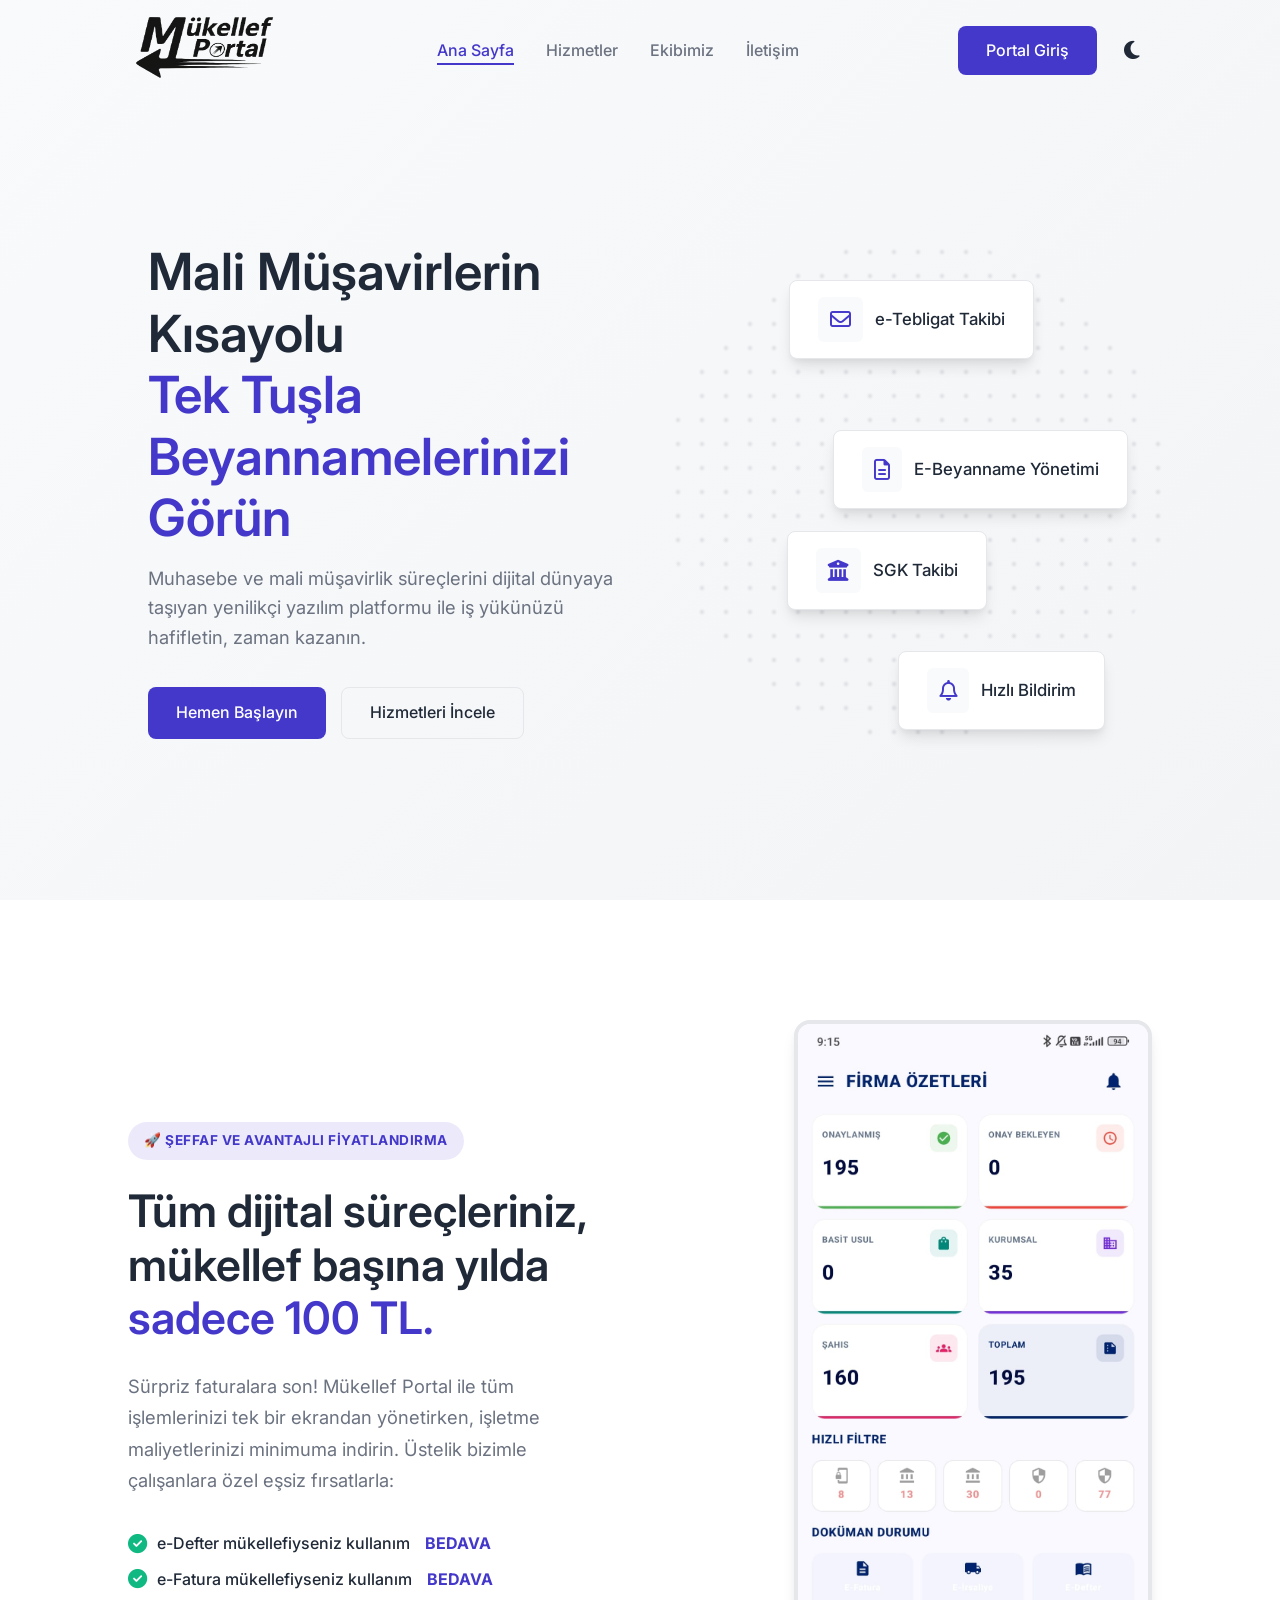
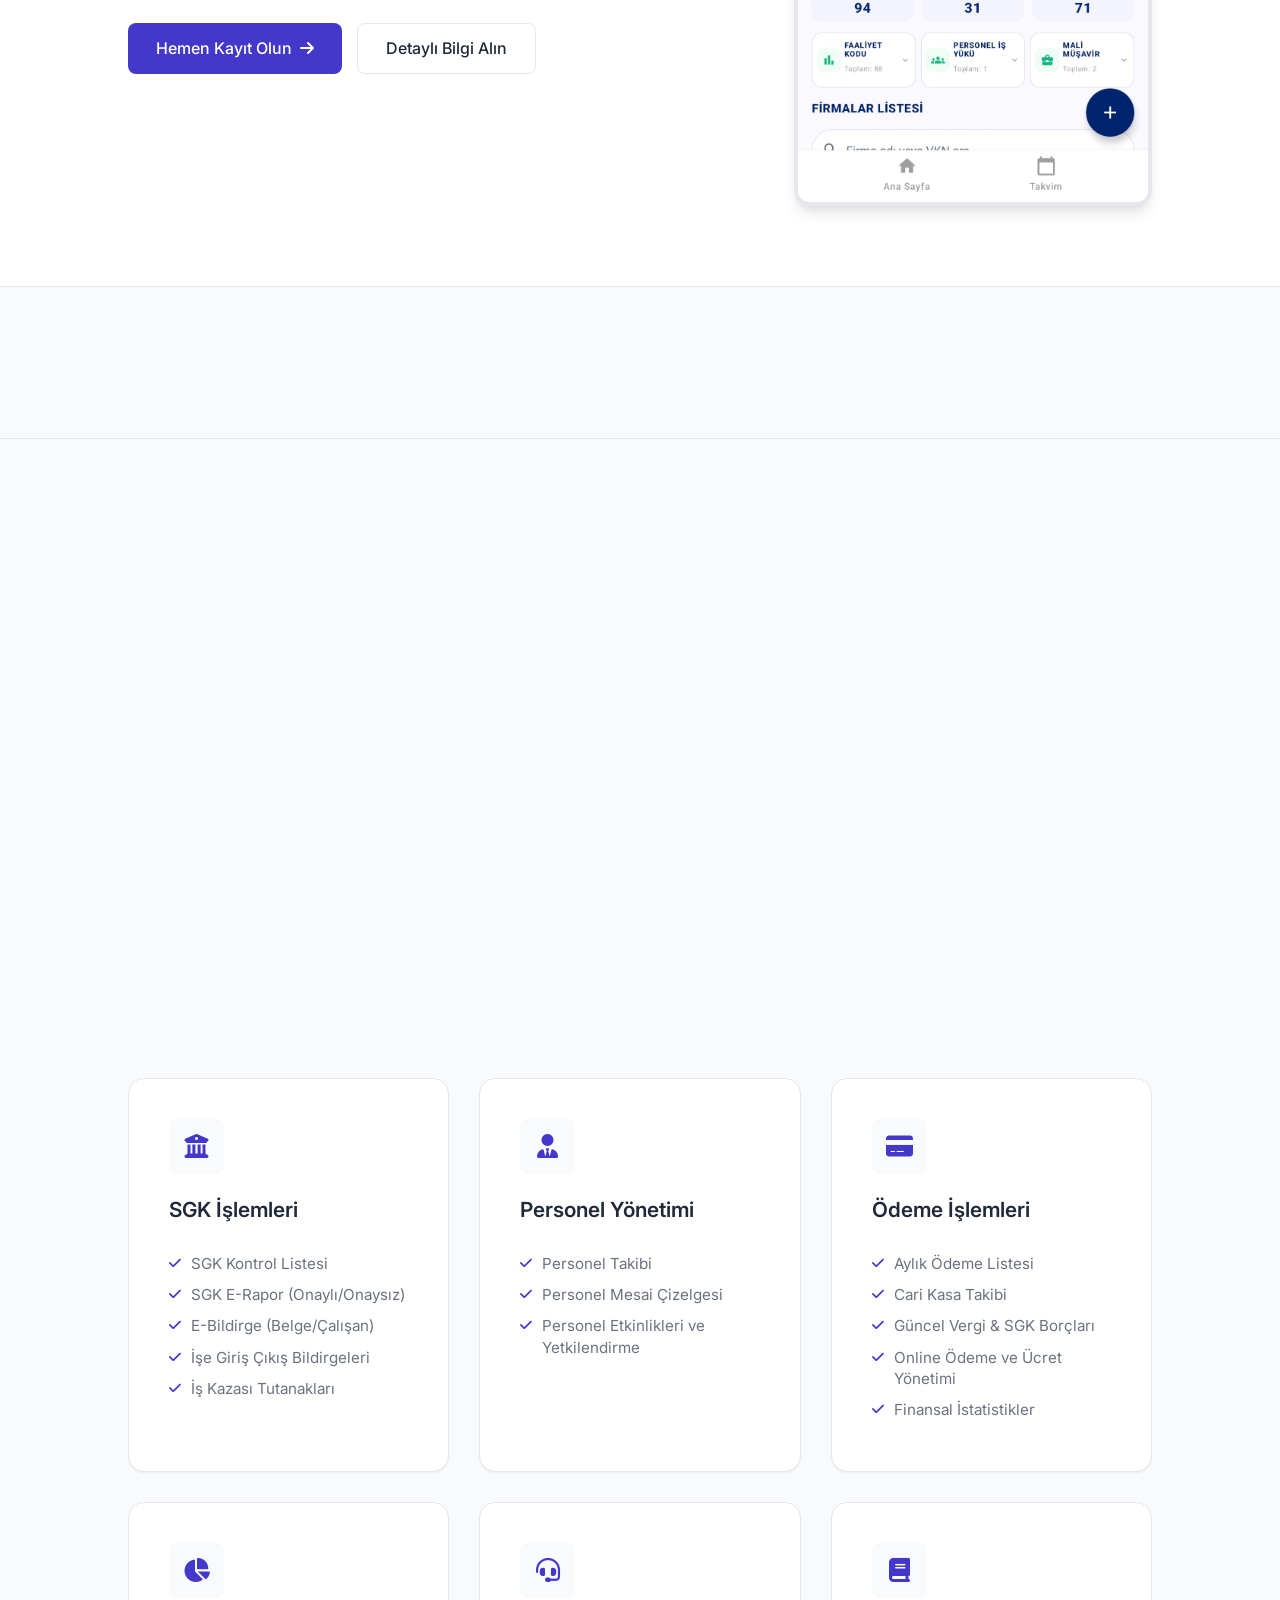
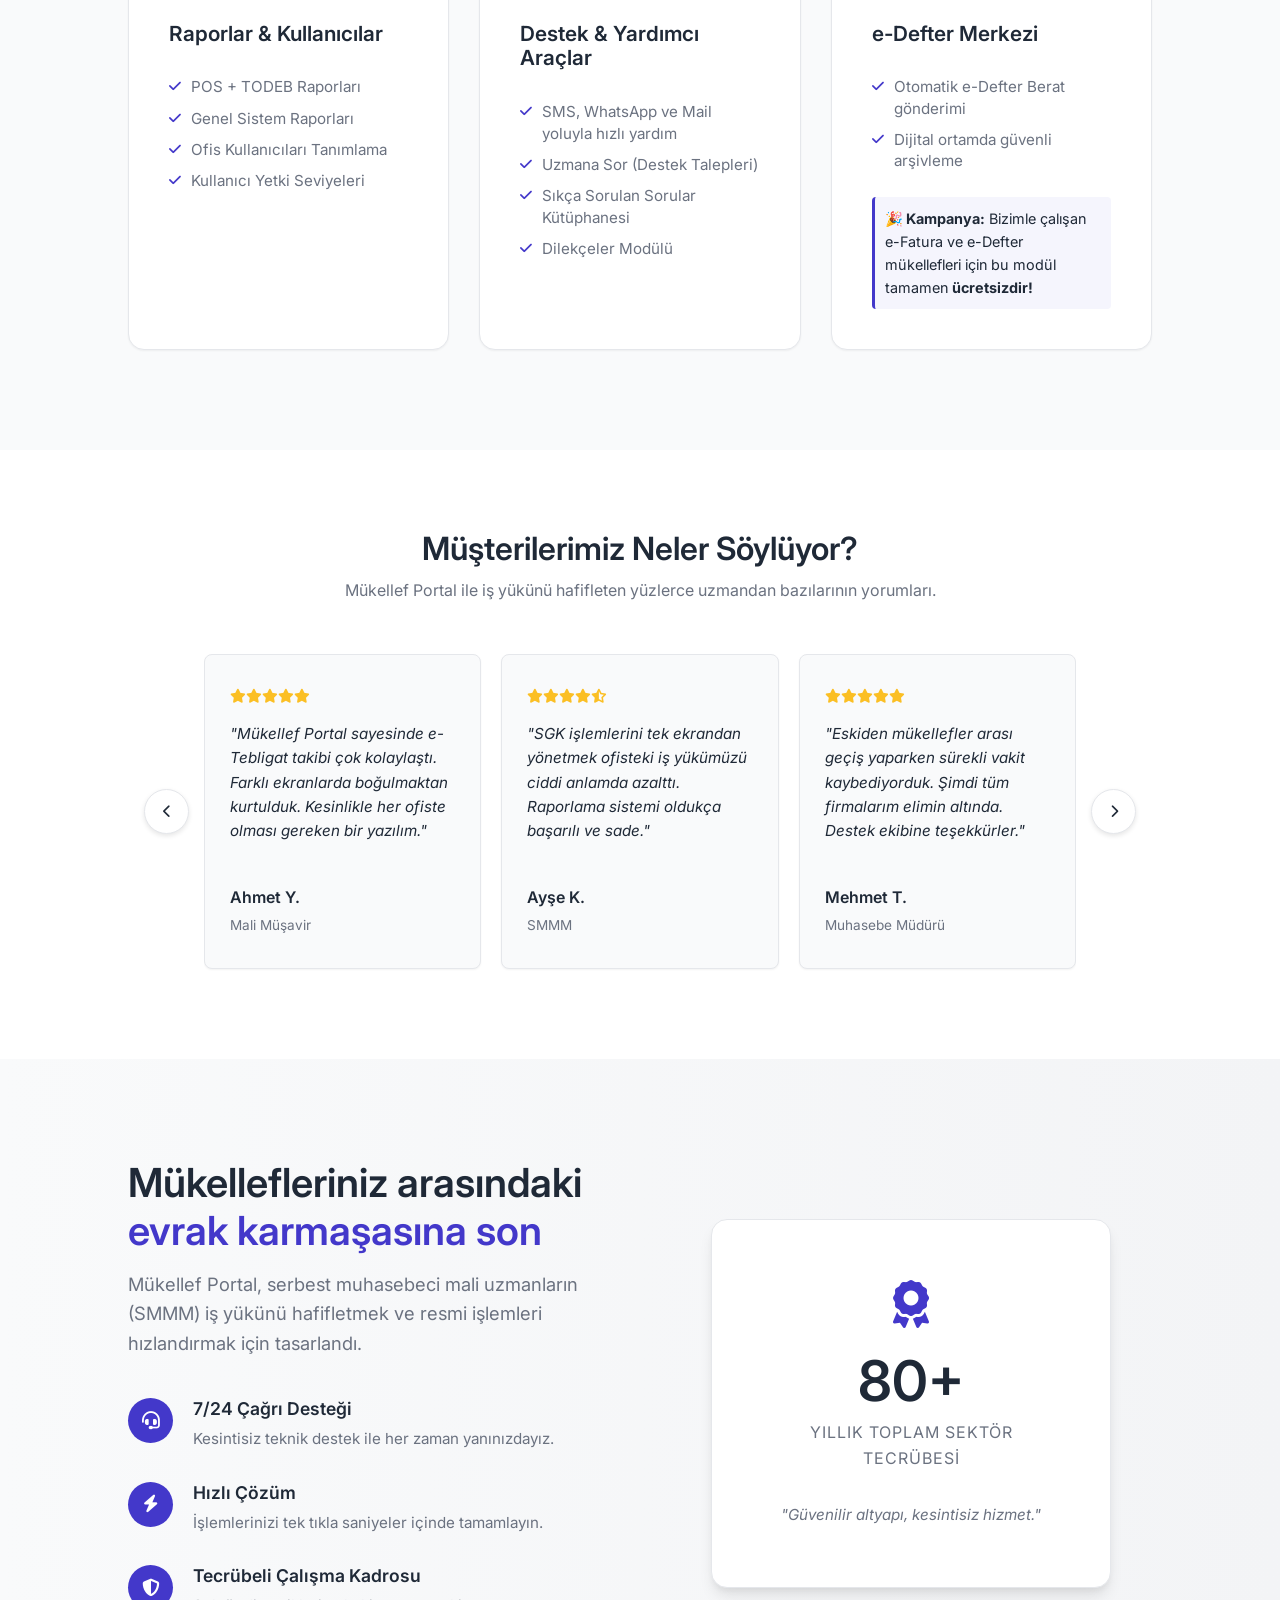
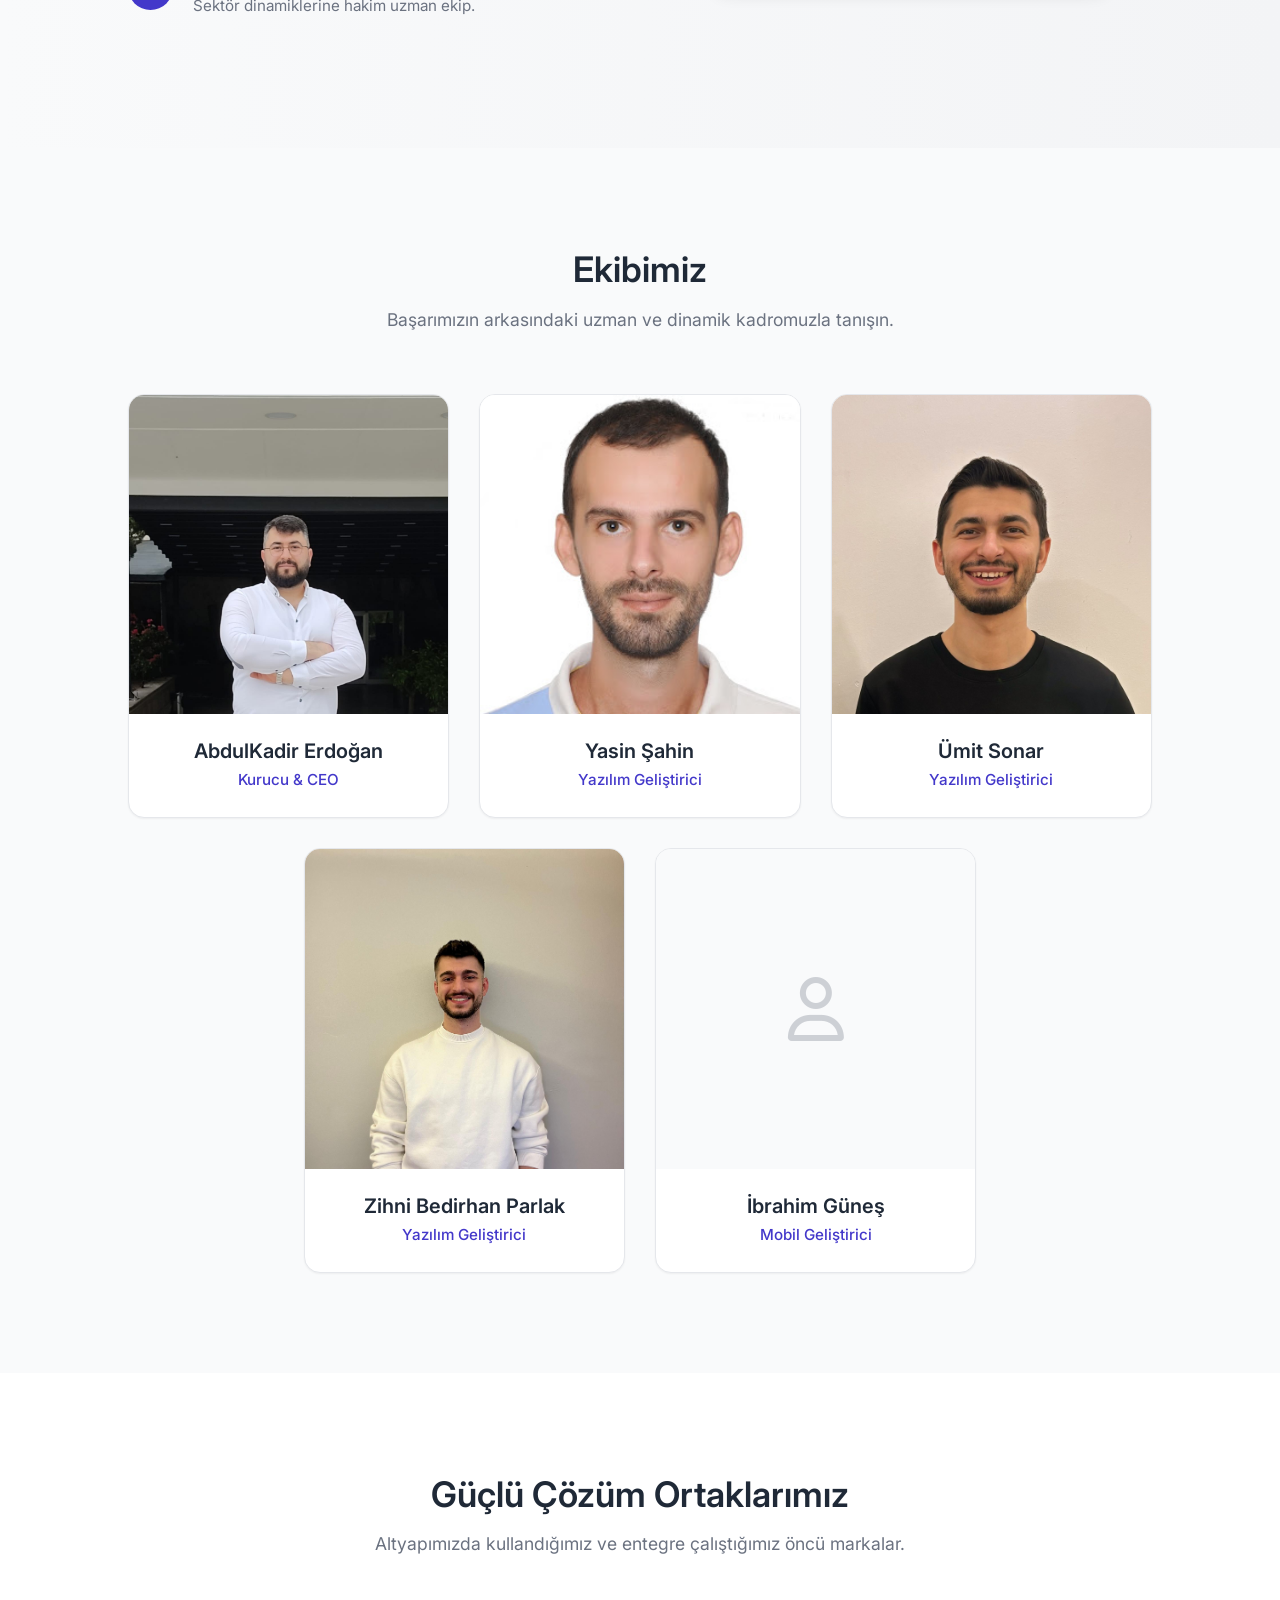
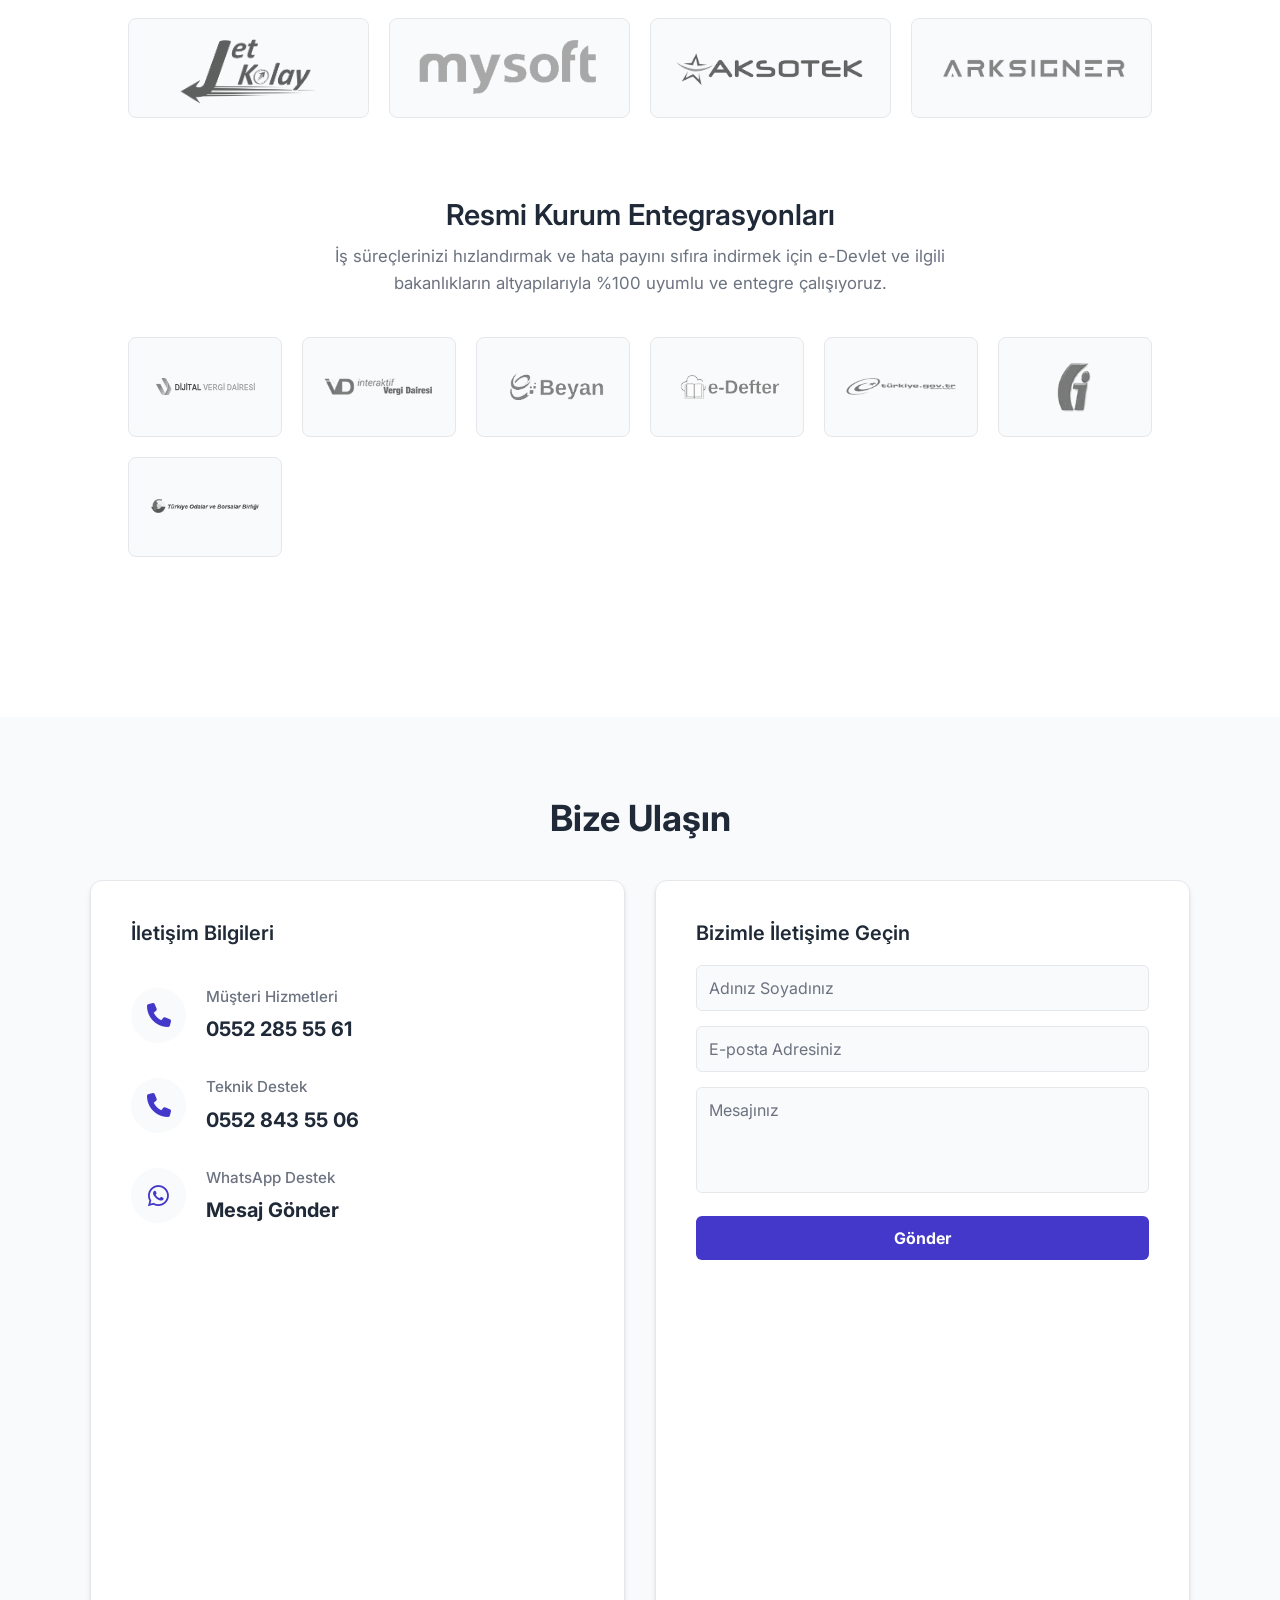
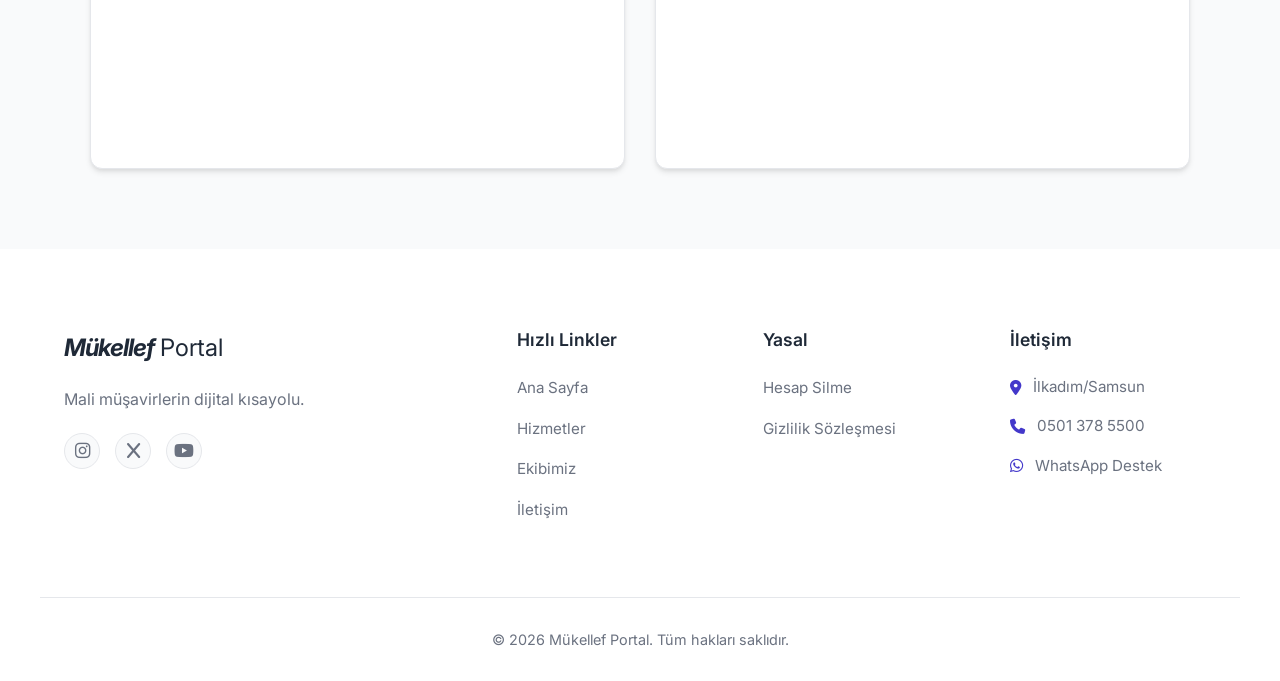
==== public/index.html @ 0f353de5 "iletişim kısmı iconlara dokununca bağlanma geldi" ====
<!DOCTYPE html>
<html lang="tr">

<head>
    <meta charset="UTF-8">
    <meta name="viewport" content="width=device-width, initial-scale=1.0">
    <title>Mükellef Portal</title>
    <!-- Google Fonts -->
    <link href="https://fonts.googleapis.com/css2?family=Inter:wght@400;500;600;700&display=swap" rel="stylesheet">
    <!-- FontAwesome -->
    <link rel="stylesheet" href="https://cdnjs.cloudflare.com/ajax/libs/font-awesome/6.4.0/css/all.min.css">
    <!-- CSS -->
    <link rel="stylesheet" href="css/main.css">
    <link rel="stylesheet" href="css/short-cut.css">
    <link rel="stylesheet" href="css/hero.css">
    <link rel="stylesheet" href="css/footer.css">
    <link rel="stylesheet" href="css/yorumlar.css">
    <link rel="stylesheet" href="css/okumasatiri.css">


</head>

<body>
    <!-- Header -->
    <header class="header" id="header">
        <div class="container-fluid nav-container">
            <div class="logo">
                <a href="#ana-sayfa-alani" id="navbarLogo"><img src="images/logolar/mukellef-portal-logo.png"
                        alt=""></a>
            </div>
            <nav class="navbar" id="navbar">
                <ul>
                    <li><a href="#ana-sayfa-alani" class="nav-link active">Ana Sayfa</a></li>
                    <li><a href="#hizmetler-alani" class="nav-link">Hizmetler</a></li>
                    <li> <a href="#ekibimiz-alani" class="nav-link">Ekibimiz</a></li>
                    <li><a href="#iletisim-alani" class="nav-link">İletişim</a></li>

                </ul>
            </nav>
            <div class="header-right">
                <a href="https://app.mukellefportal.com/auth/login" class="btn btn-primary login-btn">Portal Giriş</a>

                <!-- Karanlık Tema Geçiş Butonu -->
                <button class="theme-toggle-btn" id="themeToggle" aria-label="Temayı Değiştir">
                    <i class="fa-solid fa-moon"></i>
                </button>

                <button class="mobile-menu-btn" id="mobileMenuBtn">
                    <i class="fa-solid fa-bars"></i>
                </button>
            </div>
        </div>
    </header>

    <!-- Hero Section -->
    <section class="hero" id="ana-sayfa-alani">
        <div class="container-fluid hero-container">
            <div class="hero-content animate-on-scroll">
                <h1>Mali Müşavirlerin Kısayolu<br><span>Tek Tuşla Beyannamelerinizi Görün</span></h1>
                <p>Muhasebe ve mali müşavirlik süreçlerini dijital dünyaya taşıyan yenilikçi yazılım platformu ile iş
                    yükünüzü hafifletin, zaman kazanın.</p>
                <div class="hero-buttons">
                    <a href="https://app.mukellefportal.com/auth/login" class="btn btn-primary">Hemen Başlayın</a>
                    <a href="#hizmetler-alani" class="btn btn-outline">Hizmetleri İncele</a>
                </div>
            </div>
            <div class="hero-visual">
                <div class="floating-card card-1 float-anim">
                    <i class="fa-regular fa-envelope"></i> e-Tebligat Takibi
                </div>
                <div class="floating-card card-2 float-anim delay-1">
                    <i class="fa-regular fa-file-lines"></i> E-Beyanname Yönetimi
                </div>
                <div class="floating-card card-3 float-anim delay-2">
                    <i class="fa-solid fa-building-columns"></i> SGK Takibi
                </div>
                <div class="floating-card card-4 float-anim delay-3">
                    <i class="fa-regular fa-bell"></i> Hızlı Bildirim
                </div>
            </div>
        </div>
    </section>
    <!-- Hizmetler Özel Karşılama (Hero) Alanı -->
    <section class="services-intro bg-white" id="hizmetler-alani">
        <div class="container-fluid intro-container">
            <!-- Sol Taraf: Metin ve Butonlar -->
            <div class="intro-content animate-on-scroll">
                <span class="badge-soft">🚀 ŞEFFAF VE AVANTAJLI FİYATLANDIRMA</span>

                <h2 class="intro-title">Tüm dijital süreçleriniz, <br>mükellef başına yılda <span
                        class="text-accent">sadece 100 TL.</span></h2>

                <p class="intro-desc">
                    Sürpriz faturalara son! Mükellef Portal ile tüm işlemlerinizi tek bir ekrandan yönetirken, işletme
                    maliyetlerinizi minimuma indirin. Üstelik bizimle çalışanlara özel eşsiz fırsatlarla:
                </p>

                <ul class="intro-benefits" style="list-style: none; padding: 0; margin-bottom: 30px;">
                    <li
                        style="margin-bottom: 10px; display: flex; align-items: center; gap: 10px; font-weight: 500; color: var(--text-dark);">
                        <i class="fa-solid fa-circle-check" style="color: #10b981; font-size: 1.2rem;"></i>
                        e-Defter mükellefiyseniz kullanım <strong
                            style="color: var(--accent-color); margin-left: 5px;">BEDAVA</strong>
                    </li>
                    <li
                        style="margin-bottom: 10px; display: flex; align-items: center; gap: 10px; font-weight: 500; color: var(--text-dark);">
                        <i class="fa-solid fa-circle-check" style="color: #10b981; font-size: 1.2rem;"></i>
                        e-Fatura mükellefiyseniz kullanım <strong
                            style="color: var(--accent-color); margin-left: 5px;">BEDAVA</strong>
                    </li>
                </ul>

                <div class="intro-buttons">
                    <a href="https://app.mukellefportal.com/auth/login" class="btn btn-primary">Hemen Kayıt Olun <i
                            class="fa-solid fa-arrow-right"></i></a>
                    <a href="#iletisim-alani" class="btn btn-outline">Detaylı Bilgi Alın</a>
                </div>
            </div>

            <!-- Sağ Taraf: Uygulama/Panel Görseli -->
            <div class="intro-visual animate-on-scroll delay-1">
                <div class="mockup-box float-anim">
                    <img src="images/mukellef_portal-1.jpeg" alt="Mükellef Portal Arayüzü" class="panel-img">
                </div>
            </div>
        </div>
    </section>

    <!-- İstatistik / Güven Çubuğu -->
    <div class="stats-bar border-y bg-light">
        <div class="container-fluid stats-container animate-on-scroll">
            <div class="stat-item">
                <span class="stat-number">56+</span>
                <span class="stat-text">Aktif Modül</span>
            </div>
            <div class="stat-item">
                <span class="stat-number">Sınırsız</span>
                <span class="stat-text">Mükellef Ekleme</span>
            </div>
            <div class="stat-item">
                <span class="stat-number">%100</span>
                <span class="stat-text">Bulut Mimari</span>
            </div>
            <div class="stat-item">
                <span class="stat-number">7/24</span>
                <span class="stat-text">Teknik Destek</span>
            </div>
        </div>
    </div>

    <!-- Sunduğumuz Hizmetler (Alt Kartlar) -->
    <section class="services-grid-section bg-light">
        <div class="container-fluid">
            <div class="section-title animate-on-scroll">
                <h2>Bütünleşik Dijital Ofisiniz</h2>
                <p>Ekranlar arasında kaybolmaya son! Tüm süreçlerinizi ve alt modüllerinizi tek ekrandan hatasız
                    yönetin.</p>
            </div>

            <div class="services-grid">
                <div class="service-card animate-on-scroll">
                    <div class="icon-box"><i class="fa-solid fa-building"></i></div>
                    <h3>Firmalarım</h3>
                    <ul class="feature-list">
                        <li><i class="fa-solid fa-check"></i> Tüm mükelleflerin listesi ve durumları</li>
                        <li><i class="fa-solid fa-check"></i> Şirket, Şahıs ve Basit Usul ayrımı</li>
                        <li><i class="fa-solid fa-check"></i> Aktif/Pasif mükellef kontrolü</li>
                        <li><i class="fa-solid fa-check"></i> Lisans ve kota takibi</li>
                    </ul>
                </div>

                <div class="service-card animate-on-scroll delay-1">
                    <div class="icon-box"><i class="fa-solid fa-file-invoice"></i></div>
                    <h3>e-Beyanname</h3>
                    <ul class="feature-list">
                        <li><i class="fa-solid fa-check"></i> e-Beyanname Görüntüleme</li>
                        <li><i class="fa-solid fa-check"></i> e-Beyanname Kontrol Listesi</li>
                        <li><i class="fa-solid fa-check"></i> Kişi ve tür bazlı toplu beyan takibi</li>
                    </ul>
                </div>

                <div class="service-card animate-on-scroll delay-2">
                    <div class="icon-box"><i class="fa-solid fa-envelope-open-text"></i></div>
                    <h3>e-Tebligat</h3>
                    <ul class="feature-list">
                        <li><i class="fa-solid fa-check"></i> Anlık gelen tebligat bildirimleri</li>
                        <li><i class="fa-solid fa-check"></i> Günlük, haftalık ve aylık özetler</li>
                        <li><i class="fa-solid fa-check"></i> Yıllık toplam tebligat arşivi</li>
                    </ul>
                </div>

                <div class="service-card animate-on-scroll">
                    <div class="icon-box"><i class="fa-solid fa-building-columns"></i></div>
                    <h3>SGK İşlemleri</h3>
                    <ul class="feature-list">
                        <li><i class="fa-solid fa-check"></i> SGK Kontrol Listesi</li>
                        <li><i class="fa-solid fa-check"></i> SGK E-Rapor (Onaylı/Onaysız)</li>
                        <li><i class="fa-solid fa-check"></i> E-Bildirge (Belge/Çalışan)</li>
                        <li><i class="fa-solid fa-check"></i> İşe Giriş Çıkış Bildirgeleri</li>
                        <li><i class="fa-solid fa-check"></i> İş Kazası Tutanakları</li>
                    </ul>
                </div>

                <div class="service-card animate-on-scroll delay-1">
                    <div class="icon-box"><i class="fa-solid fa-user-tie"></i></div>
                    <h3>Personel Yönetimi</h3>
                    <ul class="feature-list">
                        <li><i class="fa-solid fa-check"></i> Personel Takibi</li>
                        <li><i class="fa-solid fa-check"></i> Personel Mesai Çizelgesi</li>
                        <li><i class="fa-solid fa-check"></i> Personel Etkinlikleri ve Yetkilendirme</li>
                    </ul>
                </div>

                <div class="service-card animate-on-scroll delay-2">
                    <div class="icon-box"><i class="fa-solid fa-credit-card"></i></div>
                    <h3>Ödeme İşlemleri</h3>
                    <ul class="feature-list">
                        <li><i class="fa-solid fa-check"></i> Aylık Ödeme Listesi</li>
                        <li><i class="fa-solid fa-check"></i> Cari Kasa Takibi</li>
                        <li><i class="fa-solid fa-check"></i> Güncel Vergi & SGK Borçları</li>
                        <li><i class="fa-solid fa-check"></i> Online Ödeme ve Ücret Yönetimi</li>
                        <li><i class="fa-solid fa-check"></i> Finansal İstatistikler</li>
                    </ul>
                </div>

                <div class="service-card animate-on-scroll delay-1">
                    <div class="icon-box"><i class="fa-solid fa-chart-pie"></i></div>
                    <h3>Raporlar & Kullanıcılar</h3>
                    <ul class="feature-list">
                        <li><i class="fa-solid fa-check"></i> POS + TODEB Raporları</li>
                        <li><i class="fa-solid fa-check"></i> Genel Sistem Raporları</li>
                        <li><i class="fa-solid fa-check"></i> Ofis Kullanıcıları Tanımlama</li>
                        <li><i class="fa-solid fa-check"></i> Kullanıcı Yetki Seviyeleri</li>
                    </ul>
                </div>

                <div class="service-card animate-on-scroll delay-2">
                    <div class="icon-box"><i class="fa-solid fa-headset"></i></div>
                    <h3>Destek & Yardımcı Araçlar</h3>
                    <ul class="feature-list">
                        <li><i class="fa-solid fa-check"></i> SMS, WhatsApp ve Mail yoluyla hızlı yardım</li>
                        <li><i class="fa-solid fa-check"></i> Uzmana Sor (Destek Talepleri)</li>
                        <li><i class="fa-solid fa-check"></i> Sıkça Sorulan Sorular Kütüphanesi</li>
                        <li><i class="fa-solid fa-check"></i> Dilekçeler Modülü</li>
                    </ul>
                </div>

                <div class="service-card animate-on-scroll">
                    <div class="icon-box"><i class="fa-solid fa-book"></i></div>
                    <h3>e-Defter Merkezi</h3>
                    <ul class="feature-list">
                        <li><i class="fa-solid fa-check"></i> Otomatik e-Defter Berat gönderimi</li>
                        <li><i class="fa-solid fa-check"></i> Dijital ortamda güvenli arşivleme</li>
                    </ul>
                    <div
                        style="margin-top: 15px; padding: 10px; background-color: rgba(67, 56, 202, 0.05); border-left: 3px solid var(--accent-color, #4338ca); border-radius: 4px; font-size: 0.9rem;">
                        <strong>🎉 Kampanya:</strong> Bizimle çalışan e-Fatura ve e-Defter mükellefleri için bu modül
                        tamamen <strong>ücretsizdir!</strong>
                    </div>
                </div>

            </div>
        </div>
    </section>

    <!--YORUMLAR KISMI -->

    <section class="testimonials-section bg-white" id="kullanici-yorumlari">
        <div class="container-fluid">
            <div class="testimonials-header animate-on-scroll">
                <h2>Müşterilerimiz Neler Söylüyor?</h2>
                <p>Mükellef Portal ile iş yükünü hafifleten yüzlerce uzmandan bazılarının yorumları.</p>
            </div>

            <div class="testimonial-slider-wrap animate-on-scroll delay-1">
                <!-- Geri Butonu -->
                <button class="slider-btn prev-btn" id="t-prev" aria-label="Önceki Yorum"><i
                        class="fa-solid fa-chevron-left"></i></button>

                <div class="testimonial-track-container">
                    <div class="testimonial-track" id="testimonialTrack">

                        <!-- Yorum 1 -->
                        <div class="testimonial-card">
                            <div>
                                <div class="testimonial-stars">
                                    <i class="fa-solid fa-star"></i><i class="fa-solid fa-star"></i><i
                                        class="fa-solid fa-star"></i><i class="fa-solid fa-star"></i><i
                                        class="fa-solid fa-star"></i>
                                </div>
                                <p class="testimonial-comment">"Mükellef Portal sayesinde e-Tebligat takibi çok
                                    kolaylaştı. Farklı ekranlarda boğulmaktan kurtulduk. Kesinlikle her ofiste olması
                                    gereken bir yazılım."</p>
                            </div>
                            <div class="testimonial-author">
                                <h4>Ahmet Y.</h4>
                                <span>Mali Müşavir</span>
                            </div>
                        </div>

                        <!-- Yorum 2 -->
                        <div class="testimonial-card">
                            <div>
                                <div class="testimonial-stars">
                                    <i class="fa-solid fa-star"></i><i class="fa-solid fa-star"></i><i
                                        class="fa-solid fa-star"></i><i class="fa-solid fa-star"></i><i
                                        class="fa-solid fa-star-half-stroke"></i>
                                </div>
                                <p class="testimonial-comment">"SGK işlemlerini tek ekrandan yönetmek ofisteki iş
                                    yükümüzü ciddi anlamda azalttı. Raporlama sistemi oldukça başarılı ve sade."</p>
                            </div>
                            <div class="testimonial-author">
                                <h4>Ayşe K.</h4>
                                <span>SMMM</span>
                            </div>
                        </div>

                        <!-- Yorum 3 -->
                        <div class="testimonial-card">
                            <div>
                                <div class="testimonial-stars">
                                    <i class="fa-solid fa-star"></i><i class="fa-solid fa-star"></i><i
                                        class="fa-solid fa-star"></i><i class="fa-solid fa-star"></i><i
                                        class="fa-solid fa-star"></i>
                                </div>
                                <p class="testimonial-comment">"Eskiden mükellefler arası geçiş yaparken sürekli vakit
                                    kaybediyorduk. Şimdi tüm firmalarım elimin altında. Destek ekibine teşekkürler."</p>
                            </div>
                            <div class="testimonial-author">
                                <h4>Mehmet T.</h4>
                                <span>Muhasebe Müdürü</span>
                            </div>
                        </div>

                        <!-- Yorum 4 -->
                        <div class="testimonial-card">
                            <div>
                                <div class="testimonial-stars">
                                    <i class="fa-solid fa-star"></i><i class="fa-solid fa-star"></i><i
                                        class="fa-solid fa-star"></i><i class="fa-solid fa-star"></i><i
                                        class="fa-solid fa-star"></i>
                                </div>
                                <p class="testimonial-comment">"Fiyat performans olarak piyasadaki en iyi çözüm.
                                    Özellikle e-Defter mükelleflerine sağladıkları avantajlar bizi çok memnun etti."</p>
                            </div>
                            <div class="testimonial-author">
                                <h4>Fatma S.</h4>
                                <span>Serbest Muhasebeci</span>
                            </div>
                        </div>

                        <!-- Yorum 5 -->
                        <div class="testimonial-card">
                            <div>
                                <div class="testimonial-stars">
                                    <i class="fa-solid fa-star"></i><i class="fa-solid fa-star"></i><i
                                        class="fa-solid fa-star"></i><i class="fa-solid fa-star"></i><i
                                        class="fa-regular fa-star"></i>
                                </div>
                                <p class="testimonial-comment">"Destek ekibi çok ilgili, WhatsApp üzerinden anında yanıt
                                    bulabiliyoruz. Arayüzün karanlık tema desteği olması gece çalışmalarında gözümüzü
                                    yormuyor."</p>
                            </div>
                            <div class="testimonial-author">
                                <h4>Kemal E.</h4>
                                <span>SMMM</span>
                            </div>
                        </div>

                        <!-- Yorum 6 -->
                        <div class="testimonial-card">
                            <div>
                                <div class="testimonial-stars">
                                    <i class="fa-solid fa-star"></i><i class="fa-solid fa-star"></i><i
                                        class="fa-solid fa-star"></i><i class="fa-solid fa-star"></i><i
                                        class="fa-solid fa-star"></i>
                                </div>
                                <p class="testimonial-comment">"Beyanname kontrol listeleri sayesinde beyan atlama ve
                                    hata yapma riskimiz tamamen sıfıra indi. Toplu indirme özelliği harika çalışıyor."
                                </p>
                            </div>
                            <div class="testimonial-author">
                                <h4>Zeynep B.</h4>
                                <span>Muhasebe Uzmanı</span>
                            </div>
                        </div>

                        <!-- Yorum 7 -->
                        <div class="testimonial-card">
                            <div>
                                <div class="testimonial-stars">
                                    <i class="fa-solid fa-star"></i><i class="fa-solid fa-star"></i><i
                                        class="fa-solid fa-star"></i><i class="fa-solid fa-star"></i><i
                                        class="fa-solid fa-star"></i>
                                </div>
                                <p class="testimonial-comment">"Kullanıcı yetkilendirmesi sayesinde ofisteki personelin
                                    sadece kendi sorumlu olduğu mükellefleri görmesini sağladık. Veri güvenliğimiz
                                    arttı."</p>
                            </div>
                            <div class="testimonial-author">
                                <h4>Hasan D.</h4>
                                <span>Mali Müşavir</span>
                            </div>
                        </div>

                        <!-- Yorum 8 -->
                        <div class="testimonial-card">
                            <div>
                                <div class="testimonial-stars">
                                    <i class="fa-solid fa-star"></i><i class="fa-solid fa-star"></i><i
                                        class="fa-solid fa-star"></i><i class="fa-solid fa-star"></i><i
                                        class="fa-solid fa-star-half-stroke"></i>
                                </div>
                                <p class="testimonial-comment">"İlk kurulumdan itibaren sistem o kadar akıcı çalışıyor
                                    ki, adaptasyon sürecimiz hiç olmadı diyebilirim. Jetkolay entegrasyonu muazzam."</p>
                            </div>
                            <div class="testimonial-author">
                                <h4>Burcu Ç.</h4>
                                <span>SMMM</span>
                            </div>
                        </div>

                        <!-- Yorum 9 -->
                        <div class="testimonial-card">
                            <div>
                                <div class="testimonial-stars">
                                    <i class="fa-solid fa-star"></i><i class="fa-solid fa-star"></i><i
                                        class="fa-solid fa-star"></i><i class="fa-solid fa-star"></i><i
                                        class="fa-solid fa-star"></i>
                                </div>
                                <p class="testimonial-comment">"Personel yönetimi ve cari kasa takip modülü
                                    beklentilerimin çok üstünde. Artık ofisin tüm işlerini tek yerden yönetebiliyorum."
                                </p>
                            </div>
                            <div class="testimonial-author">
                                <h4>Mustafa A.</h4>
                                <span>Mali Müşavir</span>
                            </div>
                        </div>

                        <!-- Yorum 10 -->
                        <div class="testimonial-card">
                            <div>
                                <div class="testimonial-stars">
                                    <i class="fa-solid fa-star"></i><i class="fa-solid fa-star"></i><i
                                        class="fa-solid fa-star"></i><i class="fa-solid fa-star"></i><i
                                        class="fa-solid fa-star"></i>
                                </div>
                                <p class="testimonial-comment">"Bulut mimarisi gerçekten hayat kurtarıyor. Hafta sonu
                                    ofise gitmeden acil bir beyannameyi evden saniyeler içinde kontrol edebildim."</p>
                            </div>
                            <div class="testimonial-author">
                                <h4>Elif N.</h4>
                                <span>SMMM</span>
                            </div>
                        </div>

                        <!-- Yorum 11 -->
                        <div class="testimonial-card">
                            <div>
                                <div class="testimonial-stars">
                                    <i class="fa-solid fa-star"></i><i class="fa-solid fa-star"></i><i
                                        class="fa-solid fa-star"></i><i class="fa-solid fa-star"></i><i
                                        class="fa-regular fa-star"></i>
                                </div>
                                <p class="testimonial-comment">"Sıkça sorulan sorular arşivi ve dilekçeler modülü
                                    sürekli başvurduğumuz bir rehber oldu. Yazılım çok kullanışlı, ancak birkaç modül
                                    daha eklenebilir."</p>
                            </div>
                            <div class="testimonial-author">
                                <h4>Caner V.</h4>
                                <span>Muhasebe Müdürü</span>
                            </div>
                        </div>

                        <!-- Yorum 12 -->
                        <div class="testimonial-card">
                            <div>
                                <div class="testimonial-stars">
                                    <i class="fa-solid fa-star"></i><i class="fa-solid fa-star"></i><i
                                        class="fa-solid fa-star"></i><i class="fa-solid fa-star"></i><i
                                        class="fa-solid fa-star"></i>
                                </div>
                                <p class="testimonial-comment">"İlk günden beri kullanıyoruz, kısa sürede ofisimizin
                                    vazgeçilmezi oldu. Mali müşavirlik mesleğini modernize eden ekibe teşekkürler."</p>
                            </div>
                            <div class="testimonial-author">
                                <h4>Serkan M.</h4>
                                <span>Mali Müşavir</span>
                            </div>
                        </div>

                    </div>
                </div>

                <!-- İleri Butonu -->
                <button class="slider-btn next-btn" id="t-next" aria-label="Sonraki Yorum"><i
                        class="fa-solid fa-chevron-right"></i></button>
            </div>
        </div>
    </section>



    <!-- Info Section -->
    <section class="info-section">
        <div class="container-fluid info-container">
            <div class="info-content animate-on-scroll">
                <h2>Mükellefleriniz arasındaki <br><span>evrak karmaşasına son</span></h2>
                <p class="subtitle">Mükellef Portal, serbest muhasebeci mali uzmanların (SMMM) iş yükünü hafifletmek
                    ve resmi işlemleri hızlandırmak için tasarlandı.</p>

                <ul class="features-list">
                    <li>
                        <div class="feature-icon"><i class="fa-solid fa-headset"></i></div>
                        <div>
                            <h4>7/24 Çağrı Desteği</h4>
                            <p>Kesintisiz teknik destek ile her zaman yanınızdayız.</p>
                        </div>
                    </li>
                    <li>
                        <div class="feature-icon"><i class="fa-solid fa-bolt"></i></div>
                        <div>
                            <h4>Hızlı Çözüm</h4>
                            <p>İşlemlerinizi tek tıkla saniyeler içinde tamamlayın.</p>
                        </div>
                    </li>
                    <li>
                        <div class="feature-icon"><i class="fa-solid fa-shield-halved"></i></div>
                        <div>
                            <h4>Tecrübeli Çalışma Kadrosu</h4>
                            <p>Sektör dinamiklerine hakim uzman ekip.</p>
                        </div>
                    </li>
                </ul>
            </div>
            <div class="info-visual animate-on-scroll delay-1">
                <div class="experience-card float-anim">
                    <i class="fa-solid fa-award"></i>
                    <h3>80+</h3>
                    <p>YILLIK TOPLAM SEKTÖR TECRÜBESİ</p>
                    <span class="quote-italic">"Güvenilir altyapı, kesintisiz hizmet."</span>
                </div>
            </div>
        </div>
    </section>


    <section class="team-section bg-light" id="ekibimiz-alani">
        <div class="container-fluid">
            <div class="section-title animate-on-scroll">
                <h2>Ekibimiz</h2>
                <p>Başarımızın arkasındaki uzman ve dinamik kadromuzla tanışın.</p>
            </div>
            <div class="team-grid">
                <!-- Kişi 1 -->
                <div class="team-card animate-on-scroll">
                    <div class="team-img-box">
                        <img src="images/team/abdulkadir-erdogan.jpg" alt="ABDULKADİR ERDOĞAN"
                            onerror="this.style.display='none'; this.nextElementSibling.style.display='flex';">
                        <i class="fa-regular fa-user placeholder-icon" style="display: none;"></i>
                    </div>
                    <div class="team-info">
                        <div class="member-details">
                            <h4>AbdulKadir Erdoğan</h4>
                            <p>Kurucu & CEO</p>
                        </div>
                        <div class="member-social">
                            <a href="https://www.linkedin.com/in/abdulkadir-erdo%C4%9Fan-a652311ab/" target="_blank"
                                rel="noopener noreferrer" class="linkedin-btn"><i class="fa-brands fa-linkedin"></i>
                                LinkedIn</a>
                        </div>
                    </div>
                </div>

                <div class="team-card animate-on-scroll delay-1">
                    <div class="team-img-box">
                        <img src="images/team/yasin-sahin.jpeg" alt="YASİN ŞAHİN"
                            onerror="this.style.display='none'; this.nextElementSibling.style.display='flex';">
                    </div>
                    <div class="team-info">
                        <div class="member-details">
                            <h4>Yasin Şahin</h4>
                            <p>Yazılım Geliştirici</p>
                        </div>
                        <div class="member-social">
                            <a href="https://www.linkedin.com/in/yasinsahin55/" target="_blank"
                                rel="noopener noreferrer" class="linkedin-btn"><i class="fa-brands fa-linkedin"></i>
                                LinkedIn</a>
                        </div>
                    </div>
                </div>

                <div class="team-card animate-on-scroll delay-2">
                    <div class="team-img-box">

                        <img src="images/team/umit-sonar.jpeg" alt="UMİT SONAR"
                            onerror="this.style.display='none'; this.nextElementSibling.style.display='flex';">
                        <i class="fa-regular fa-user placeholder-icon" style="display: none;"></i>
                    </div>
                    <div class="team-info">
                        <div class="member-details">
                            <h4>Ümit Sonar</h4>
                            <p>Yazılım Geliştirici</p>
                        </div>
                        <div class="member-social">
                            <a href="https://www.linkedin.com/in/%C3%BCmitsonar/" target="_blank"
                                rel="noopener noreferrer" class="linkedin-btn"><i class="fa-brands fa-linkedin"></i>
                                LinkedIn</a>
                        </div>
                    </div>
                </div>
                <div class="team-card animate-on-scroll delay-3">
                    <div class="team-img-box">
                        <img src="images/team/bedirhan-parlak.jpeg" alt="BEDİRHAN PARLAK"
                            onerror="this.style.display='none'; this.nextElementSibling.style.display='flex';">
                        <i class="fa-regular fa-user placeholder-icon" style="display: none;"></i>
                    </div>
                    <div class="team-info">
                        <div class="member-details">
                            <h4>Zihni Bedirhan Parlak</h4>
                            <p>Yazılım Geliştirici</p>
                        </div>
                        <div class="member-social">
                            <a href="https://www.linkedin.com/in/bedirhan-parlak-8a42033bb/" target="_blank"
                                rel="noopener noreferrer" class="linkedin-btn"><i class="fa-brands fa-linkedin"></i>
                                LinkedIn</a>
                        </div>
                    </div>
                </div>

                <!-- Kişi 5 (Alt Satır Sağ) -->
                <div class="team-card animate-on-scroll delay-1">
                    <div class="team-img-box">
                        <i class="fa-regular fa-user placeholder-icon"></i>
                    </div>
                    <div class="team-info">
                        <div class="member-details">
                            <h4>İbrahim Güneş</h4>
                            <p>Mobil Geliştirici</p>
                        </div>
                        <div class="member-social">
                            <a href="https://www.linkedin.com/in/ibrahim-g%C3%BCne%C5%9F/" target="_blank"
                                rel="noopener noreferrer" class="linkedin-btn"><i class="fa-brands fa-linkedin"></i>
                                LinkedIn</a>
                        </div>
                    </div>
                </div>
            </div>
        </div>
    </section>

    <section class="partners-section">
        <div class="container-fluid">
            <!-- 1. KISIM: MEVCUT ÇÖZÜM ORTAKLARI -->
            <div class="section-title animate-on-scroll">
                <h2>Güçlü Çözüm Ortaklarımız</h2>
                <p>Altyapımızda kullandığımız ve entegre çalıştığımız öncü markalar.</p>
            </div>

            <div class="partners-grid animate-on-scroll delay-1">
                <!-- Kart 1: Jetkolay -->
                <div class="partner-card">
                    <a href="https://www.jetkolay.com" target="_blank" title="Jetkolay'a Git"
                        style="display: flex; justify-content: center; align-items: center; width: 100%; height: 100%;">
                        <img src="images/logolar/jet-kolay-logo.png" alt="Jetkolay"
                            style="max-width: 90%; max-height: 80px; object-fit: contain; transform: scale(1.2);">
                    </a>
                </div>

                <!-- Kart 2: Mysoft -->
                <div class="partner-card">
                    <a href="https://www.mysoft.com.tr" target="_blank" title="Mysoft'a Git"
                        style="display: flex; justify-content: center; align-items: center; width: 100%; height: 100%;">
                        <img src="images/logolar/mysoft-logo.png" alt="mysoft"
                            style="max-width: 90%; max-height: 80px; object-fit: contain;">
                    </a>
                </div>

                <!-- Kart 3: Arksotek -->
                <div class="partner-card">
                    <a href="https://aksotek.com.tr/" target="_blank" title="Arksotek'e Git"
                        style="display: flex; justify-content: center; align-items: center; width: 100%; height: 100%;">
                        <img src="images/logolar/aksoket-logo.png" alt="arksotek"
                            style="max-width: 90%; max-height: 80px; object-fit: contain;">
                    </a>
                </div>

                <!-- Kart 4: ArkSigner -->
                <div class="partner-card">
                    <a href="https://www.arksigner.com" target="_blank" title="ArkSigner'a Git"
                        style="display: flex; justify-content: center; align-items: center; width: 100%; height: 100%;">
                        <img src="images/logolar/arksigner.png" alt="arksigner"
                            style="max-width: 90%; max-height: 80px; object-fit: contain;">
                    </a>
                </div>
            </div>

            <!-- 2. KISIM: ARAYA EKLENEN YAZI VE DEVLET ENTEGRASYONLARI -->
            <div class="section-title animate-on-scroll" style="margin-top: 80px; margin-bottom: 40px;">
                <h3 style="font-size: 1.8rem; color: var(--text-dark); margin-bottom: 10px;">Resmi Kurum Entegrasyonları
                </h3>
                <p style="color: var(--text-gray); font-size: 1.05rem; max-width: 700px; margin: 0 auto;">
                    İş süreçlerinizi hızlandırmak ve hata payını sıfıra indirmek için e-Devlet ve ilgili bakanlıkların
                    altyapılarıyla %100 uyumlu ve entegre çalışıyoruz.
                </p>
            </div>

            <!-- grid-template-columns ile 7 logonun daha estetik dizilmesi sağlandı -->
            <div class="partners-grid animate-on-scroll delay-2"
                style="grid-template-columns: repeat(auto-fit, minmax(130px, 1fr));">

                <!-- Devlet Logosu 1 (Tıklanamaz, sadece hover renk efekti çalışır) -->
                <div class="partner-card" style="cursor: default;">
                    <!-- Görsel linkini (src) kendi logo adınıza göre güncelleyin -->
                    <img src="images/logolar/Devlet_logolari/dvdLogo.png" alt="Dijital vergi dairesi"
                        style="max-width: 90%; max-height: 70px; object-fit: contain;">
                </div>

                <!-- Devlet Logosu 2 -->
                <div class="partner-card" style="cursor: default;">
                    <img src="images/logolar/Devlet_logolari/ivdlogo.png" alt="interaktif vergi dairesis"
                        style="max-width: 90%; max-height: 70px; object-fit: contain;">
                </div>

                <!-- Devlet Logosu 3 -->
                <div class="partner-card" style="cursor: default;">
                    <img src="images/logolar/Devlet_logolari/ebeyanlogo.png" alt="e-beyan"
                        style="max-width: 90%; max-height: 70px; object-fit: contain;">
                </div>

                <!-- Devlet Logosu 4 -->
                <div class="partner-card" style="cursor: default;">
                    <img src="images/logolar/Devlet_logolari/edefterlogo.png" alt="e-defter"
                        style="max-width: 90%; max-height: 70px; object-fit: contain;">
                </div>

                <!-- Devlet Logosu 5 -->
                <div class="partner-card" style="cursor: default;">
                    <img src="images/logolar/Devlet_logolari/Edevlet.png" alt="e-devlet"
                        style="max-width: 90%; max-height: 70px; object-fit: contain;">
                </div>

                <!-- Devlet Logosu 6 -->
                <div class="partner-card" style="cursor: default;">
                    <img src="images/logolar/Devlet_logolari/gib_logo.png" alt="vergi dairesi"
                        style="max-width: 90%; max-height: 70px; object-fit: contain;">
                </div>

                <!-- Devlet Logosu 7 -->
                <div class="partner-card" style="cursor: default;">
                    <img src="images/logolar/Devlet_logolari/tobblogo.png" alt="türkiye odalar ve borsalar birliği"
                        style="max-width: 90%; max-height: 70px; object-fit: contain;">
                </div>

            </div>
        </div>
    </section>


    <section id="iletisim-alani" class="contact-section">
        <div class="contact-wrap">

            <h1 class="contact-title">Bize Ulaşın</h1>

            <div class="contact-cards">

                <div class="contact-phone-card">
                    <h3>İletişim Bilgileri</h3>
                    
                    <!-- 1. Telefon -->
                    <div class="contact-item">
                        <!-- İkon Linke Çevrildi -->
                        <a href="tel:+905522855561" class="contact-icon">
                            <i class="fa-solid fa-phone"></i>
                        </a>
                        <div class="contact-text">
                            <span class="contact-label">Müşteri Hizmetleri</span>
                            <a href="tel:+905522855561">0552 285 55 61</a>
                        </div>
                    </div>

                    <!-- 2. Telefon -->
                    <div class="contact-item">
                        <!-- İkon Linke Çevrildi -->
                        <a href="tel:+905528435506" class="contact-icon">
                            <i class="fa-solid fa-phone"></i>
                        </a>
                        <div class="contact-text">
                            <span class="contact-label">Teknik Destek</span>
                            <a href="tel:+905528435506">0552 843 55 06</a>
                        </div>
                    </div>

                    <!-- WhatsApp (Hazır Mesajlı) -->
                    <div class="contact-item">
                        <!-- İkon Linke Çevrildi -->
                        <a href="https://wa.me/905522855561?text=Merhaba,%20Mükellef%20Portal%20hakkında%20bilgi%20almak%20istiyorum." target="_blank" class="contact-icon whatsapp-icon">
                            <i class="fa-brands fa-whatsapp"></i>
                        </a>
                        <div class="contact-text">
                            <span class="contact-label">WhatsApp Destek</span>
                            <a href="https://wa.me/905522855561?text=Merhaba,%20Mükellef%20Portal%20hakkında%20bilgi%20almak%20istiyorum." target="_blank">Mesaj Gönder</a>
                        </div>
                    </div>

                    
                <div class="contact-map-container animate-on-scroll delay-1">
                        <iframe
                            src="https://maps.google.com/maps?q=41.297399,36.332208&t=&z=16&ie=UTF8&iwloc=&output=embed"
                            width="100%" height="400" style="border:0;" allowfullscreen="" loading="lazy"
                            referrerpolicy="no-referrer-when-downgrade">
                        </iframe>
                    </div>

                    
                </div>

                <div class="contact-form-card">
                    <h3>Bizimle İletişime Geçin</h3>
                    <form id="mukellef-iletisim-formu">
                        <input type="text" name="customer_name" placeholder="Adınız Soyadınız" required>
                        <input type="email" name="customer_email" placeholder="E-posta Adresiniz" required>
                        <textarea name="customer_message" placeholder="Mesajınız" rows="4" required></textarea>
                        <button type="submit" id="form-submit-btn" class="contact-submit-btn">Gönder</button>
                    </form>
                </div>

            </div>
        </div>
    </section>

    <!-- Footer -->
    <footer class="footer">
        <div class="container footer-grid">
            <div class="footer-col brand-col">
                <div class="logo">
                    <strong>Mükellef</strong> Portal
                </div>
                <p>Mali müşavirlerin dijital kısayolu.</p>

                <!-- Sosyal Medya İkonlarından WhatsApp Çıkarıldı -->
                <div class="social-links">
                    <a href="https://www.instagram.com/mukellefportal/?hl=tr" target="_blank" aria-label="Instagram"><i
                            class="fa-brands fa-instagram"></i></a>
                    <a href="https://x.com/jetkolaybilisim" target="_blank" aria-label="Twitter"><i
                            class="fab fa-x"></i></a>
                    <a href="https://www.youtube.com/@JETKOLAYB%C4%B0L%C4%B0%C5%9E%C4%B0M" target="_blank"
                        aria-label="YouTube"><i class="fa-brands fa-youtube"></i></a>
                </div>
            </div>
            <div class="footer-col">
                <h4>Hızlı Linkler</h4>
                <ul>
                    <li><a href="#ana-sayfa-alani">Ana Sayfa</a></li>
                    <li><a href="#hizmetler-alani">Hizmetler</a></li>
                    <li><a href="#ekibimiz-alani">Ekibimiz</a></li>
                    <li><a href="#iletisim-alani">İletişim</a></li>
                </ul>
            </div>
            <div class="footer-col">
                <h4>Yasal</h4>
                <ul>
                    <li><a href="https://mukellefportal.com/hesap-silme">Hesap Silme</a></li>
                    <li><a href="https://mukellefportal.com/gizlilik-sozlesmesi">Gizlilik Sözleşmesi</a></li>
                </ul>
            </div>
            <div class="footer-col">
                <h4>İletişim</h4>
                <ul class="contact-info">
                    <li>
                        <a href="https://www.google.com/maps?ll=41.297399,36.332208&z=17&t=m&hl=tr&gl=TR&mapclient=embed&cid=4014054536983940385"
                            target="_blank" rel="noopener noreferrer"
                            style="display: flex; align-items: center; gap: 12px;">
                            <i class="fa-solid fa-location-dot"></i> İlkadım/Samsun
                        </a>
                    </li>
                    <li><i class="fa-solid fa-phone"></i> 0501 378 5500</li>
                    <!-- WhatsApp Buraya Eklendi -->
                    <li>
                        <a href="https://wa.me/905522855561" target="_blank"
                            style="display: flex; align-items: center; gap: 12px;">
                            <i class="fa-brands fa-whatsapp"></i> WhatsApp Destek
                        </a>
                    </li>
                </ul>
            </div>
        </div>
        <div class="container footer-bottom">
            <p>© 2026 Mükellef Portal. Tüm hakları saklıdır.</p>
        </div>
    </footer>

    <!-- HTML Yapısı (Daire ve Ok) -->
    <div id="progress-scroll-btn">
        <svg class="progress-circle" width="100%" height="100%" viewBox="-1 -1 102 102">
            <path d="M50,1 a49,49 0 0,1 0,98 a49,49 0 0,1 0,-98" />
        </svg>
        <span class="arrow-icon">↑</span>
    </div>
    <script src="js/script.js"></script>
</body>

</html>
---- public/css/main.css ----
html {
    scroll-behavior: smooth;
}

/* =========================================
   1. GLOBAL DEĞİŞKENLER & TEMALAR
========================================= */

/* --- Light Theme (Varsayılan) --- */
:root {
    --primary-color: #312e81;
    --primary-light: #3730a3;
    --accent-color: #4338ca;
    --text-dark: #1f2937;
    --text-gray: #6b7280;
    --bg-white: #ffffff;
    --bg-light: #f9fafb;
    --bg-section: #f3f4f6;
    --border-color: #e5e7eb;
    --shadow-sm: 0 1px 2px 0 rgba(0, 0, 0, 0.05);
    --shadow-md: 0 4px 6px -1px rgba(0, 0, 0, 0.1), 0 2px 4px -1px rgba(0, 0, 0, 0.06);
    --shadow-lg: 0 10px 15px -3px rgba(0, 0, 0, 0.1), 0 4px 6px -2px rgba(0, 0, 0, 0.05);
    --radius-md: 8px;
    --radius-lg: 16px;
    --transition: all 0.3s ease;

    --gradient-hero: linear-gradient(135deg, rgba(249, 250, 251, 1) 0%, rgba(243, 244, 246, 1) 100%);
    --gradient-info: linear-gradient(90deg, rgba(249, 250, 251, 1) 0%, rgba(243, 244, 246, 1) 100%);
}

/* --- Dark Theme --- */
[data-theme="dark"] {
    --primary-color: #6366f1;
    --primary-light: #818cf8;
    --accent-color: #6366f1;
    --text-dark: #f9fafb;
    --text-gray: #9ca3af;
    --bg-white: #111827;
    --bg-light: #1f2937;
    --bg-section: #374151;
    --border-color: #374151;
    --shadow-sm: 0 1px 2px 0 rgba(0, 0, 0, 0.5);
    --shadow-md: 0 4px 6px -1px rgba(0, 0, 0, 0.6);
    --shadow-lg: 0 10px 15px -3px rgba(0, 0, 0, 0.7);

    --gradient-hero: linear-gradient(135deg, #111827 0%, #1f2937 100%);
    --gradient-info: linear-gradient(90deg, #111827 0%, #1f2937 100%);
}

/* =========================================
   2. RESET & BASE
========================================= */
* {
    margin: 0;
    padding: 0;
    box-sizing: border-box;
}

.logo img {
    width: 150px;
    height: auto;
    max-height: 70px;
}

html {
    scroll-behavior: smooth;
}

body {
    font-family: 'Inter', sans-serif;
    color: var(--text-dark);
    line-height: 1.6;
    background-color: var(--bg-white);
    overflow-x: hidden;
    transition: background-color 0.4s ease, color 0.4s ease;
}

a {
    text-decoration: none;
    color: inherit;
}

ul {
    list-style: none;
}

img {
    max-width: 100%;
    height: auto;
}

.container {
    width: 100%;
    max-width: 1200px;
    margin: 0 auto;
    padding: 0 24px;
}

.container-fluid {
    width: 100%;
    padding: 0 10%;
}

.bg-light {
    background-color: var(--bg-light);
}

.bg-white {
    background-color: var(--bg-white);
}

.border-y {
    border-top: 1px solid var(--border-color);
    border-bottom: 1px solid var(--border-color);
}

/* =========================================
   3. TİPOGRAFİ
========================================= */
h1,
h2,
h3,
h4 {
    font-weight: 600;
    line-height: 1.2;
    margin-bottom: 15px;
}

h1 {
    font-size: 3.2rem;
}

h1 span {
    color: var(--accent-color);
}

h2 {
    font-size: 2.2rem;
    color: var(--text-dark);
}

.section-title {
    text-align: center;
    margin-bottom: 60px;
}

.section-title p {
    color: var(--text-gray);
    font-size: 1.1rem;
}

.text-accent {
    color: var(--accent-color);
}

/* =========================================
   4. BUTONLAR
========================================= */
.btn {
    display: inline-flex;
    align-items: center;
    justify-content: center;
    padding: 12px 28px;
    border-radius: var(--radius-md);
    font-weight: 500;
    transition: var(--transition);
    cursor: pointer;
    gap: 8px;
    border: none;
    font-size: 1rem;
    text-align: center;
    white-space: nowrap;
}

.btn-primary {
    background-color: var(--accent-color);
    color: white;
}

.btn-primary:hover {
    background-color: var(--primary-light);
    transform: translateY(-2px);
    box-shadow: var(--shadow-md);
}

.btn-outline {
    background-color: transparent;
    border: 1px solid var(--border-color);
    color: var(--text-dark);
}

.btn-outline:hover {
    border-color: var(--text-gray);
    background-color: var(--bg-light);
    transform: translateY(-2px);
}

.btn-white {
    background-color: var(--bg-white);
    color: var(--text-dark);
    border: 1px solid var(--border-color);
}

.btn-white:hover {
    box-shadow: var(--shadow-md);
    transform: translateY(-2px);
}

.theme-toggle-btn {
    background: transparent;
    border: none;
    color: var(--text-dark);
    font-size: 1.3rem;
    cursor: pointer;
    width: 40px;
    height: 40px;
    border-radius: 50%;
    display: flex;
    align-items: center;
    justify-content: center;
    transition: var(--transition);
}

.theme-toggle-btn:hover {
    background-color: var(--bg-light);
    color: var(--accent-color);
}

/* =========================================
   5. HEADER & NAVIGATION
========================================= */
.header {
    padding: 10px 0;
    position: fixed;
    width: 100%;
    top: 0;
    z-index: 1000;
    background: var(--bg-white);
    border-bottom: 1px solid transparent;
    transition: var(--transition);
}

@supports (backdrop-filter: blur(10px)) {
    .header {
        background: transparent;
    }

    .header.scrolled {
        padding: 5px 0;
        background: rgba(255, 255, 255, 0.9);
        backdrop-filter: blur(10px);
    }
}

[data-theme="dark"] .header.scrolled {
    background: rgba(17, 24, 39, 0.9);
}

[data-theme="light"] .header.scrolled {
    background: rgba(255, 255, 255, 0.9);
}

.header.scrolled {
    padding: 15px 0;
    border-bottom: 1px solid var(--border-color);
    box-shadow: var(--shadow-sm);
}

.nav-container {
    display: flex;
    justify-content: space-between;
    align-items: center;
}

.logo {
    font-size: 1.5rem;
    font-weight: 400;
    z-index: 1001;
    color: var(--text-dark);
}

.logo strong {
    font-weight: 700;
    font-style: italic;
    letter-spacing: -1px;
}


/*----NAVBAR KISMI---*/
.navbar ul {
    display: flex;
    gap: 32px;
    align-items: center;
}

.navbar a {
    color: var(--text-gray);
    font-weight: 500;
    position: relative;
    padding-bottom: 5px;
    transition: color 0.3s ease;
}

.navbar a::after {
    content: '';
    position: absolute;
    left: 0;
    bottom: 0;
    width: 0%;
    height: 2px;
    background-color: var(--accent-color);
    transition: width 0.3s ease-in-out;
}

.navbar a:hover,
.navbar a.active {
    color: var(--accent-color);
}

.navbar a:hover::after,
.navbar a.active::after {
    width: 100%;
}

.header-right {
    display: flex;
    align-items: center;
    gap: 15px;
}

.mobile-menu-btn {
    display: none;
    background: none;
    border: none;
    font-size: 1.5rem;
    color: var(--text-dark);
    cursor: pointer;
    z-index: 1001;
}

/* =========================================
   6. ANASAYFA BÖLÜMLERİ
========================================= */



/* --- Hizmetler Karşılama (Intro) --- */
.services-intro {
    padding: 120px 0 80px;
}

.intro-container {
    display: flex;
    align-items: center;
    justify-content: space-between;
    gap: 50px;
}

.intro-content {
    flex: 1;
    max-width: 600px;
}

.badge-soft {
    display: inline-block;
    padding: 8px 16px;
    background-color: rgba(67, 56, 202, 0.1);
    color: var(--accent-color);
    border-radius: 20px;
    font-size: 0.85rem;
    font-weight: 700;
    letter-spacing: 0.5px;
    margin-bottom: 25px;
}

[data-theme="dark"] .badge-soft {
    background-color: rgba(99, 102, 241, 0.15);
}

.intro-title {
    font-size: 2.8rem;
    line-height: 1.2;
    margin-bottom: 25px;
    color: var(--text-dark);
}

.intro-desc {
    font-size: 1.15rem;
    color: var(--text-gray);
    line-height: 1.7;
    margin-bottom: 35px;
}

.intro-buttons {
    display: flex;
    gap: 15px;
    margin-bottom: 30px;
}

.social-proof {
    display: flex;
    align-items: center;
    gap: 15px;
}

.social-proof .stars {
    color: #facc15;
    font-size: 1rem;
}

.social-proof span {
    font-size: 0.9rem;
    color: var(--text-gray);
    font-style: italic;
}

.intro-visual {
    flex: 1;
    display: flex;
    justify-content: flex-end;
}

.mockup-box {
    border-radius: var(--radius-lg);
    box-shadow: var(--shadow-lg);
    border: 4px solid var(--border-color);
    overflow: hidden;
    background-color: var(--bg-light);
}

.panel-img {
    display: block;
    width: 100%;
    max-width: 350px;
    height: auto;
}

/* --- İstatistik Çubuğu --- */
.stats-bar {
    padding: 40px 0;
}

.stats-container {
    display: flex;
    justify-content: space-around;
    align-items: center;
    flex-wrap: wrap;
    gap: 20px;
}

.stat-item {
    text-align: center;
    display: flex;
    flex-direction: column;
    gap: 5px;
}

.stat-number {
    font-size: 2.5rem;
    font-weight: 700;
    color: var(--text-dark);
    line-height: 1;
}

.stat-text {
    font-size: 1rem;
    color: var(--text-gray);
    font-weight: 500;
}

/* --- Hizmet Kartları Ağı (Services Grid) --- */
.services-grid-section {
    padding: 80px 0 100px;
}

.services-grid {
    display: grid;
    grid-template-columns: repeat(auto-fit, minmax(280px, 1fr));
    /* 320px yerine 280px yapıldı */
    justify-content: center;
    gap: 30px;
}

.service-card {
    max-width: 400px;
    width: 100%; /* Kutu genişliğini maksimum alana yayar */
    margin: 0 auto; /* Sağdan ve soldan boşlukları eşitleyerek ortalar */
    background: var(--bg-white);
    padding: 40px;
    border-radius: var(--radius-lg);
    box-shadow: var(--shadow-sm);
    border: 1px solid var(--border-color);
    transition: var(--transition);
    display: flex;
    flex-direction: column;
}

.service-card:hover {
    transform: translateY(-8px);
    box-shadow: var(--shadow-lg);
    border-color: var(--accent-color);
}

.service-card .icon-box {
    width: 55px;
    height: 55px;
    background-color: var(--bg-light);
    color: var(--accent-color);
    display: flex;
    align-items: center;
    justify-content: center;
    border-radius: var(--radius-md);
    font-size: 1.5rem;
    margin-bottom: 24px;
}

.service-card h3 {
    font-size: 1.3rem;
    margin-bottom: 15px;
    color: var(--text-dark);
}

.service-card p {
    color: var(--text-gray);
    margin-bottom: 24px;
    font-size: 1rem;
    flex-grow: 1;
}

/* Kart içi liste tasarımları için ufak dokunuşlar */
.service-card ul.feature-list {
    list-style: none;
    padding-left: 0;
    margin-top: 15px;
    text-align: left;
}

.service-card ul.feature-list li {
    margin-bottom: 10px;
    font-size: 0.95rem;
    color: var(--text-gray);
    display: flex;
    align-items: flex-start;
    line-height: 1.4;
}

.service-card ul.feature-list li i {
    color: var(--accent-color, #4338ca);
    /* Sitenin ana rengini alır */
    margin-top: 4px;
    margin-right: 10px;
    font-size: 0.85rem;
}

.link-btn {
    color: var(--accent-color);
    font-weight: 500;
    font-size: 0.95rem;
    display: inline-flex;
    align-items: center;
    gap: 8px;
    margin-top: auto;
}

.link-btn:hover {
    gap: 12px;
}

/* --- Testimonials --- */
.testimonials {
    padding: 100px 0;
    background-color: var(--bg-white);
}

.slider-wrapper {
    position: relative;
    display: flex;
    align-items: center;
    gap: 20px;
}

.slider-container {
    overflow: hidden;
    width: 100%;
    padding: 20px 0;
}

.slider-track {
    display: flex;
    gap: 30px;
    transition: transform 0.5s cubic-bezier(0.25, 1, 0.5, 1);
}

.testimonial-card {
    min-width: calc(25% - 22.5px);
    background: var(--bg-white);
    border: 1px solid var(--border-color);
    padding: 35px;
    border-radius: var(--radius-md);
    box-shadow: var(--shadow-sm);
}

.stars {
    color: #facc15;
    margin-bottom: 15px;
    font-size: 1rem;
}

.quote {
    font-style: italic;
    color: var(--text-gray);
    margin-bottom: 25px;
    font-size: 1rem;
    line-height: 1.7;
}

.author strong {
    display: block;
    font-size: 1rem;
    color: var(--text-dark);
}

.author span {
    color: var(--text-gray);
    font-size: 0.85rem;
}

.slider-btn {
    background: var(--bg-white);
    border: 1px solid var(--border-color);
    width: 45px;
    height: 45px;
    border-radius: 50%;
    cursor: pointer;
    display: flex;
    align-items: center;
    justify-content: center;
    color: var(--text-gray);
    transition: var(--transition);
    flex-shrink: 0;
    box-shadow: var(--shadow-sm);
}

.slider-btn:hover {
    background: var(--accent-color);
    color: white;
    border-color: var(--accent-color);
}

.slider-dots {
    display: flex;
    justify-content: center;
    flex-wrap: wrap;
    gap: 10px;
    margin-top: 40px;
}

.dot {
    width: 10px;
    height: 10px;
    border-radius: 50%;
    background-color: var(--border-color);
    cursor: pointer;
    transition: var(--transition);
}

.dot.active {
    background-color: var(--accent-color);
    width: 24px;
    border-radius: 5px;
}

/* --- Info Section --- */
.info-section {
    padding: 100px 0;
    background: var(--gradient-info);
    transition: background 0.4s ease;
}

.info-container {
    display: flex;
    align-items: center;
    gap: 60px;
}

.info-content {
    flex: 1;
}

.info-content h2 {
    font-size: 2.5rem;
    color: var(--text-dark);
}

.info-content h2 span {
    color: var(--accent-color);
}

.info-content .subtitle {
    color: var(--text-gray);
    margin-bottom: 40px;
    font-size: 1.15rem;
}

.features-list li {
    display: flex;
    gap: 20px;
    margin-bottom: 30px;
}

.feature-icon {
    width: 45px;
    height: 45px;
    border-radius: 50%;
    background-color: var(--accent-color);
    color: white;
    display: flex;
    align-items: center;
    justify-content: center;
    flex-shrink: 0;
    font-size: 1.1rem;
}

.features-list h4 {
    margin-bottom: 8px;
    font-size: 1.1rem;
    color: var(--text-dark);
}

.features-list p {
    color: var(--text-gray);
    font-size: 0.95rem;
}

.info-visual {
    flex: 1;
    display: flex;
    justify-content: center;
}

.experience-card {
    background: var(--bg-white);
    padding: 60px 50px;
    border-radius: var(--radius-lg);
    text-align: center;
    box-shadow: var(--shadow-lg);
    width: 100%;
    max-width: 400px;
    border-top: 5px solid var(--accent-color);
    border: 1px solid var(--border-color);
}

.experience-card i {
    font-size: 3rem;
    color: var(--accent-color);
    margin-bottom: 20px;
}

.experience-card h3 {
    font-size: 3.5rem;
    margin-bottom: 5px;
    color: var(--text-dark);
}

.experience-card p {
    font-size: 1rem;
    color: var(--text-gray);
    letter-spacing: 1px;
    margin-bottom: 30px;
}

.quote-italic {
    font-style: italic;
    color: var(--text-gray);
    font-size: 0.95rem;
}

/* --- CTA Section --- */
.cta {
    padding: 100px 0;
    background-color: var(--bg-light);
    border-top: 1px solid var(--border-color);
    border-bottom: 1px solid var(--border-color);
}

.cta-icon {
    font-size: 2.5rem;
    color: var(--accent-color);
    margin-bottom: 20px;
}

.cta-subtitle {
    color: var(--accent-color);
    font-weight: 700;
    font-size: 0.9rem;
    letter-spacing: 1.5px;
    margin-bottom: 15px;
    text-transform: uppercase;
}

.cta h2 {
    margin-bottom: 40px;
    font-size: 2.2rem;
    color: var(--text-dark);
}

.cta-buttons {
    display: flex;
    justify-content: center;
    gap: 20px;
    flex-wrap: wrap;
}

/* =========================================
   7. HAKKIMIZDA & EKİP SAYFASI
========================================= */

/* --- Page Intro (Ön Konuşma) --- */
.page-intro {
    padding: 180px 0 100px;
    background: var(--gradient-hero);
    transition: background 0.4s ease;
    border-bottom: 1px solid var(--border-color);
}

.page-intro .text-center {
    text-align: center;
}

.page-intro h1 {
    font-size: 3rem;
    margin-bottom: 25px;
}

.intro-text {
    max-width: 800px;
    margin: 0 auto;
    font-size: 1.15rem;
    color: var(--text-gray);
    line-height: 1.8;
}


/* --- Team Section (Ekibimiz) --- */
.team-section {
    padding: 100px 0;
}

.team-grid {
    display: flex;
    flex-wrap: wrap;
    justify-content: center;
    /* 5. kartın alta geçip ortalanmasını sağlar */
    gap: 30px;
}

.team-card {
    /* 3'lü sığması için hesaplama (30px boşlukları tolere eder) */
    width: calc(33.333% - 20px);
    max-width: 380px;
    background: var(--bg-white);
    border: 1px solid var(--border-color);
    border-radius: var(--radius-lg);
    overflow: hidden;
    box-shadow: var(--shadow-sm);
    transition: var(--transition);
    text-align: center;
}

.team-card:hover {
    box-shadow: var(--shadow-lg);
    border-color: var(--accent-color);
}

.team-img-box {
    width: 100%;
    aspect-ratio: 1/1;
    /* height: 280px;*/
    background-color: var(--bg-light);
    display: flex;
    align-items: center;
    justify-content: center;
    overflow: hidden;
}

.team-img-box img {
    width: 100%;
    height: 100%;
    object-fit: cover;
    object-position: top center;
    transition: transform 0.5s ease;
}

.team-card:hover .team-img-box img {
    transform: scale(1.05);
}

.placeholder-icon {
    font-size: 4rem;
    color: var(--text-gray);
    opacity: 0.3;
}

/* Ekip Kartları Animasyonlu İçerik */
.team-info {
    padding: 25px 20px;
    position: relative;
}

.member-details {
    transition: transform 0.4s ease;
}

.team-card:hover .member-details {
    transform: translateY(-12px);
}

.member-details h4 {
    font-size: 1.25rem;
    color: var(--text-dark);
    margin-bottom: 5px;
}

.member-details p {
    color: var(--accent-color);
    font-size: 0.95rem;
    font-weight: 500;
}

.member-social {
    position: absolute;
    bottom: 8px;
    left: 0;
    width: 100%;
    opacity: 0;
    visibility: hidden;
    transform: translateY(15px);
    transition: all 0.4s ease;
    text-align: center;
}

.team-card:hover .member-social {
    opacity: 1;
    visibility: visible;
    transform: translateY(0);
}

.linkedin-btn {
    display: inline-flex;
    align-items: center;
    gap: 6px;
    color: #0a66c2;
    font-weight: 600;
    font-size: 0.95rem;
    transition: var(--transition);
}

.linkedin-btn i {
    font-size: 1.1rem;
}

.linkedin-btn:hover {
    color: var(--primary-color);
    text-decoration: underline;
}

[data-theme="dark"] .linkedin-btn {
    color: #38bdf8;
}

[data-theme="dark"] .linkedin-btn:hover {
    color: var(--primary-light);
}

/* --- Partners Section (Çözüm Ortakları) --- */
.partners-section {
    padding: 100px 0;
    background-color: var(--bg-white);
}

.partners-grid {
    display: grid;
    grid-template-columns: repeat(auto-fit, minmax(150px, 1fr));
    gap: 20px;
    align-items: center;
}

.partner-card {
    height: 100px;
    background-color: var(--bg-light);
    border: 1px solid var(--border-color);
    border-radius: var(--radius-md);
    display: flex;
    align-items: center;
    justify-content: center;
    transition: var(--transition);
    color: var(--text-gray);
    font-weight: 600;
    overflow: hidden;
    padding: 15px;
}

.partner-card:hover {
    background-color: var(--bg-white);
    box-shadow: var(--shadow-md);
    border-color: var(--accent-color);
}

.partner-card img {
    max-width: 100%;
    max-height: 100%;
    object-fit: contain;
    filter: grayscale(100%);
    opacity: 0.7;
    transition: var(--transition);
}

.partner-card:hover img {
    filter: grayscale(0%);
    opacity: 1;
}


/* =========================================
   7.5 İLETİŞİM / BİZE ULAŞIN (TEMA UYUMLU)
========================================= */
.contact-section {
    padding: 80px 20px;
    background-color: var(--bg-light);
    margin-top: 60px;
    transition: background-color 0.4s ease;
}

.contact-wrap {
    max-width: 1100px;
    margin: 0 auto;
    text-align: center;
}

.contact-title {
    color: var(--text-dark);
    font-size: 36px;
    margin-bottom: 40px;
    font-weight: 700;
}

.contact-cards {
    display: flex;
    flex-wrap: wrap;
    gap: 30px;
    justify-content: center;
    text-align: left;
}

/* --- İletişim Bilgileri Kartı (Sol Kısım) --- */
.contact-phone-card {
    flex: 1;
    min-width: 280px;
    background-color: var(--bg-white); /* Sağdaki form ile aynı arkaplan */
    padding: 40px;
    border-radius: 12px;
    box-shadow: var(--shadow-md); /* Form ile aynı gölge */
    border: 1px solid var(--border-color); /* Temaya uygun çerçeve */
    transition: background-color 0.4s ease;
    display: flex;
    flex-direction: column;
    justify-content: center;
    gap: 30px;
}

.contact-phone-card h3 {
    color: var(--text-dark);
    font-size: 20px;
    margin-bottom: 10px;
    text-align: left;
}

/* İkon ve Metin Taşıyıcıları */
.contact-item {
    display: flex;
    align-items: center;
    gap: 20px;
}

.contact-icon {
    width: 55px;
    height: 55px;
    background-color: var(--bg-light); /* Temanın açık gri tonu */
    border-radius: 50%;
    display: flex;
    align-items: center;
    justify-content: center;
    font-size: 1.5rem;
    color: var(--accent-color); /* Sitenizin mor vurgu rengi */
    transition: var(--transition);
    flex-shrink: 0;
}

/* Kutu üzerine gelince (Hover) ikon animasyonu */
.contact-item:hover .contact-icon {
    background-color: var(--accent-color);
    color: white;
    transform: scale(1.1);
}

/* WhatsApp ikonunun varsayılan yeşil olmasını isterseniz aşağıdaki yorum satırlarını kaldırın:
.whatsapp-icon { color: #25D366; }
.contact-item:hover .whatsapp-icon { background-color: #25D366; color: white; } 
*/

.contact-text {
    display: flex;
    flex-direction: column;
    text-align: left;
}

.contact-text .contact-label {
    color: var(--text-gray);
    font-size: 0.95rem;
    margin-bottom: 4px;
    font-weight: 500;
}

.contact-text a {
    color: var(--text-dark);
    text-decoration: none;
    font-size: 1.25rem;
    font-weight: 700;
    transition: color 0.3s ease;
}

.contact-text a:hover {
    color: var(--accent-color);
}

/* Form kartı */
.contact-form-card {
    flex: 1;
    min-width: 280px;
    background-color: var(--bg-white);
    padding: 40px;
    border-radius: 12px;
    box-shadow: var(--shadow-md);
    border: 1px solid var(--border-color);
    transition: background-color 0.4s ease;
}

.contact-form-card h3 {
    color: var(--text-dark);
    margin-bottom: 20px;
    font-size: 20px;
}

.contact-form-card input,
.contact-form-card textarea {
    width: 100%;
    padding: 12px;
    margin-bottom: 15px;
    border: 1px solid var(--border-color);
    border-radius: 6px;
    box-sizing: border-box;
    background-color: var(--bg-light);
    color: var(--text-dark);
    font-family: inherit;
    font-size: 1rem;
    transition: border-color 0.3s ease, background-color 0.4s ease;
}

.contact-form-card textarea {
    resize: none;
}

.contact-form-card input::placeholder,
.contact-form-card textarea::placeholder {
    color: var(--text-gray);
    opacity: 1;
}

.contact-form-card input:focus,
.contact-form-card textarea:focus {
    outline: none;
    border-color: var(--accent-color);
}

.contact-submit-btn {
    width: 100%;
    padding: 12px;
    background-color: var(--accent-color);
    color: #ffffff;
    border: none;
    border-radius: 6px;
    font-weight: 700;
    font-size: 1rem;
    font-family: inherit;
    cursor: pointer;
    transition: var(--transition);
}

.contact-submit-btn:hover {
    background-color: var(--primary-light);
}

/* =========================================
   8. ANİMASYONLAR (KEYFRAMES & CLASSES)
========================================= */
.animate-on-scroll {
    opacity: 0;
    transform: translateY(40px);
    transition: opacity 0.8s ease-out, transform 0.8s ease-out;
}

.animate-on-scroll.is-visible {
    opacity: 1;
    transform: translateY(0);
}

.delay-1 {
    transition-delay: 0.2s;
}

.delay-2 {
    transition-delay: 0.4s;
}

.delay-3 {
    transition-delay: 0.6s;
}

@keyframes float {
    0% {
        transform: translateY(0px);
    }

    50% {
        transform: translateY(-15px);
    }

    100% {
        transform: translateY(0px);
    }
}

.float-anim {
    animation: float 4s ease-in-out infinite;
}

.float-anim.delay-1 {
    animation-delay: 1s;
}

.float-anim.delay-2 {
    animation-delay: 2s;
}

.float-anim.delay-3 {
    animation-delay: 3s;
}


/* =========================================
   9. RESPONSIVE TASARIM (MEDYA SORGULARI)
========================================= */

/* Tablet ve Küçük Masaüstü (992px altı) */
@media (max-width: 992px) {

    /* Eski grid-template-columns kodunu silip bunu ekleyin */
    .team-card {
        width: calc(50% - 15px);
        /* Yan yana 2 kart */
        max-width: none;
    }
}

/* Mobil Cihazlar (768px altı) */
@media (max-width: 768px) {

    body.menu-open .header {
    background-color: var(--bg-white) !important;
    backdrop-filter: none !important;
}

    /* --- 1. KAYBOLAN 3 ÇİZGİ MENÜSÜNÜ GERİ GETİRME --- */
    .mobile-menu-btn {
        display: block;
        /* Butonu görünür yapar */
    }

    .login-btn {
        display: none;
        /* Masaüstündeki Portal Giriş butonunu mobilde gizler */
    }

    /* --- 2. MOBİL AÇILIR MENÜ (SIDEBAR) AYARLARI --- */
    .navbar {
        position: fixed;
        top: 70px;
        /* Menünün sağdan gelmesi için left iptal edilip right kullanıldı */
        left: auto;
        right: -100%;
        width: 100%;
        height: calc(100vh - 70px);
        background: var(--bg-white);
        flex-direction: column;
        align-items: center;
        padding-top: 40px;
        transition: 0.4s ease-in-out;
        box-shadow: var(--shadow-md);
        overflow-y: auto;
    }

    .navbar.active {
        /* Açıldığında sağa hizalanır */
        right: 0;
    }

    .navbar ul {
        flex-direction: column;
        text-align: center;
        gap: 15px;
        width: 100%;
    }

    .navbar ul li {
        width: 100%;
        display: flex;
        flex-direction: column;
        align-items: center;
    }

    .navbar a {
        display: inline-block;
        padding: 15px;
        font-size: 1.2rem;
        width: auto;
    }

    /* --- 3. ANA SAYFA VE İÇERİKLERİN SIKIŞMASINI ÖNLEME --- */
    .hero-container,
    .intro-container,
    .info-container {
        flex-direction: column;
        text-align: center;
    }

    .hero-visual {
        width: 100%;
        height: auto;
        display: flex;
        flex-wrap: wrap;
        gap: 15px;
        padding: 20px 0;
    }

    /* --- 4. ÖNCEKİ DÜZELTMELER --- */
    .container-fluid {
        padding: 0 5%;
    }

    .team-card {
        width: 100%;
        max-width: none;
    }
}


/* =========================================
   KESİN MOBİL DÜZELTME KODLARI (768px Altı)
========================================= */
@media (max-width: 768px) {

    /* 1. Header Sıkışmasını Önleme (3 Çizgiyi Geri Getirme) */
    .login-btn {
        display: none !important;
        /* Portal Giriş butonunu KESİN GİZLER */
    }

    .mobile-menu-btn {
        display: block !important;
        /* 3 çizgi menüsünü KESİN GÖSTERİR */
    }

    .header-right {
        gap: 10px !important;
    }

    .logo img {
        max-width: 100px !important;
        /* Logoyu dar ekrana sığdırır */
    }

    /* 2. Uzun Kelimelerin Ekranı Patlatmasını Engelleme */
    h1,
    h2,
    h3,
    h4,
    p {
        word-break: break-word !important;
        overflow-wrap: break-word !important;
    }

    h1 {
        font-size: 1.9rem !important;
        /* Yazı boyutunu mobilde dengeler */
        line-height: 1.3 !important;
    }

    /* 3. Uçuşan Kartların Ekran Dışına Çıkmasını Engelleme */
    .floating-card {
        position: relative !important;
        /* Kartları serbest bırakır */
        top: auto !important;
        right: auto !important;
        bottom: auto !important;
        left: auto !important;
        width: 100% !important;
        /* Tam genişlik yapar */
        margin-bottom: 15px !important;
        white-space: normal !important;
        justify-content: flex-start !important;
    }

    .hero-visual {
        display: flex !important;
        flex-direction: column !important;
        height: auto !important;
        padding-top: 30px !important;
    }

    .hero-visual::before {
        display: none !important;
        /* Arkaplandaki yuvarlağı mobilde iptal eder */
    }

    /* 4. Sayfanın Sağa-Sola Sallanmasını (Horizontal Scroll) Kesin Kapatma */
    html,
    body {
        overflow-x: hidden !important;
        width: 100% !important;
        max-width: 100vw !important;
    }

    /* 5. Konteyner Boşlukları */
    .container-fluid {
        padding: 0 5% !important;
        /* Sağdan soldan %10 yerine %5 boşluk bırakır */
    }
}

/* =========================================
   10. EK RESPONSIVE DÜZELTMELER
========================================= */

/* Tablet (992px altı): Footer 2 sütuna düşer */
@media (max-width: 992px) {
    .footer-grid {
        grid-template-columns: 1fr 1fr;
    }

    .intro-title {
        font-size: 2.2rem;
    }
}

/* Mobil (768px altı) */
@media (max-width: 768px) {

    /* Butonlar dar ekranda sarmalanabilsin, taşma yapmasın */
    .intro-buttons,
    .hero-buttons {
        flex-wrap: wrap;
        justify-content: center;
    }

    .btn {
        white-space: normal;
    }

    /* Ortalanan bölümlerde liste içerikleri düzgün hizalansın */
    .intro-benefits li,
    .features-list li {
        justify-content: center;
        text-align: left;
    }

    .intro-title {
        font-size: 1.9rem;
    }

    .intro-visual {
        justify-content: center;
    }

    h2 {
        font-size: 1.8rem;
    }

    .section-title {
        margin-bottom: 40px;
    }

    .services-intro {
        padding: 110px 0 60px;
    }

    .info-section,
    .team-section,
    .partners-section {
        padding: 60px 0;
    }


    .navbar {
        position: fixed;
        top: 70px;
        
        /* ÖNEMLİ: left değerini tamamen devreden çıkarın */
        left: unset !important; 
        right: -100%;
        
        width: 100%;
        height: calc(100vh - 70px);
        background: var(--bg-white);
        flex-direction: column;
        align-items: center;
        padding-top: 40px;
        transition: 0.4s ease-in-out;
        box-shadow: var(--shadow-md);
        overflow-y: auto;
    }

    .navbar.active {
        /* right: 0 değerini de güçlendirin */
        right: 0 !important;
    }
}

/* Küçük telefonlar (480px altı: 320px, 375px, 390px, 414px) */
@media (max-width: 480px) {
    .contact-section {
        padding: 60px 16px;
        margin-top: 40px;
    }

    .contact-title {
        font-size: 28px;
    }

    .contact-phone-card,
    .contact-form-card {
        padding: 28px 20px;
        min-width: 0;
        width: 100%;
        flex-basis: 100%;
    }

    .contact-phone-card a {
        font-size: 20px;
    }

    .stat-number {
        font-size: 2rem;
    }

    .stats-container {
        justify-content: center;
        gap: 25px 40px;
    }

    .footer-grid {
        grid-template-columns: 1fr;
        gap: 32px;
    }

    .experience-card {
        padding: 40px 24px;
    }

    .service-card {
        padding: 30px 22px;
    }

    .testimonial-card {
        padding: 25px 20px;
    }

    #progress-scroll-btn {
        bottom: 20px;
        right: 15px;
    }
}

/* =========================================
   HARİTA ALANI (İletişim Bölümü)
========================================= */
.contact-map-container {
    width: 100%;
    margin-top: 40px; /* Form ve telefon kutuları ile arasına boşluk bırakır */
    background-color: var(--bg-white); /* Tema arkaplanı */
    padding: 15px; /* Haritanın etrafında şık bir çerçeve boşluğu bırakır */
    border-radius: 12px;
    box-shadow: var(--shadow-md);
    border: 1px solid var(--border-color);
    transition: background-color 0.4s ease, border-color 0.4s ease;
}

.contact-map-container iframe {
    display: block;
    width: 100%;
    border-radius: 8px; /* Haritanın keskin köşelerini yumuşatır */
    background-color: var(--bg-light); /* Harita yüklenmeden önce görünen renk */
}

/* Mobil Görünüm İçin Harita Yüksekliğini Optimize Etme */
@media (max-width: 768px) {
    .contact-map-container {
        padding: 10px;
        margin-top: 30px;
    }
    
    .contact-map-container iframe {
        height: 300px; /* Mobilde ekranda çok yer kaplamaması için boyu biraz kısaltılır */
    }
}
---- public/css/short-cut.css ----
#progress-scroll-btn {
            position: fixed;
            bottom: 30px;
            right: 30px;
            width: 50px;
            height: 50px;
            background-color: transparent; /* Arka plan tamamen şeffaf kalmaya devam ediyor */
            border-radius: 50%;
            box-shadow: none;
            cursor: pointer;
            opacity: 0;
            visibility: hidden;
            transition: all 0.3s ease;
            z-index: 10000;
            display: flex;
            align-items: center;
            justify-content: center;
        }

        #progress-scroll-btn.active {
            opacity: 1;
            visibility: visible;
        }

        .arrow-icon {
            font-size: 20px;
            color: rgba(51, 51, 51, 0.75); /* Ok işareti daha belirgin ve canlı yapıldı */
            transition: transform 0.3s ease, color 0.3s ease;
        }

        #progress-scroll-btn:hover .arrow-icon {
            transform: translateY(-3px);
            color: rgba(88, 66, 227, 1); /* Üzerine gelince tam mor olur */
        }

        .progress-circle {
            position: absolute;
            top: 0;
            left: 0;
            width: 100%;
            height: 100%;
        }

        .progress-circle path {
            fill: none;
            stroke: rgba(88, 66, 227, 0.7); /* Mor dairenin ilk hali %70 canlılığa yükseltildi, artık sönük durmaz */
            stroke-width: 4.5; /* Çizgi kalınlığı biraz daha belirgin olması için 4.5 yapıldı */
            box-sizing: border-box;
            transition: stroke-dashoffset 0.1s linear, stroke 0.3s ease;
        }

        /* Butonun üzerine gelindiğinde (hover) tam netleşme efekti */
        #progress-scroll-btn:hover {
            /* Üzerine gelindiğinde butona çok hafif, şık bir beyaz parıltı hissi ekledik */
            background-color: rgba(255, 255, 255, 0.1); 
        }

        #progress-scroll-btn:hover .progress-circle path {
            stroke: rgba(88, 66, 227, 1); /* Üzerine gelindiğinde mor çizgi tamamen parlar */
        }
---- public/css/hero.css ----
/* --- Hero Section --- */
.hero {
    min-height: 100vh;
    display: flex;
    align-items: center;
    padding-top: 80px;
    background: var(--gradient-hero);
    position: relative;
    overflow: hidden;
    transition: background 0.4s ease;
}

.hero-container {
    display: flex;
    align-items: center;
    justify-content: space-between;
    gap: 60px;
}

.hero-content {
    flex: 1;
    max-width: 800px;
    padding-left: 2%;
}

.hero-content p {
    color: var(--text-gray);
    margin-bottom: 35px;
    font-size: 1.15rem;
}

.hero-buttons {
    display: flex;
    gap: 15px;
    flex-wrap: wrap;
}

.hero-visual {
    flex: 1;
    position: relative;
    height: 600px;
    display: flex;
    justify-content: center;
    align-items: center;
}

.hero-visual::before {
    content: '';
    position: absolute;
    width: 500px;
    height: 500px;
    background-image: radial-gradient(var(--text-gray) 2px, transparent 2px);
    background-size: 24px 24px;
    opacity: 0.2;
    border-radius: 50%;
    filter: blur(1px);
}

.floating-card {
    background: var(--bg-white);
    padding: 16px 28px;
    border-radius: var(--radius-md);
    box-shadow: var(--shadow-lg);
    display: flex;
    align-items: center;
    gap: 12px;
    font-weight: 500;
    font-size: 1.05rem;
    position: absolute;
    color: var(--text-dark);
    white-space: nowrap;
    z-index: 2;
    border: 1px solid var(--border-color);
}

.floating-card i {
    color: var(--accent-color);
    font-size: 1.3rem;
    background: var(--bg-light);
    padding: 12px;
    border-radius: 6px;
}

.card-1 {
    top: 15%;
    right: 25%;
}

.card-2 {
    top: 40%;
    right: 5%;
}

.card-3 {
    bottom: 30%;
    right: 35%;
}

.card-4 {
    bottom: 10%;
    right: 10%;
}
---- public/css/footer.css ----
/* --- Footer --- */
.footer {
    padding: 80px 0 30px;
    background-color: var(--bg-white);
}

.footer-grid {
    display: grid;
    grid-template-columns: 2fr 1fr 1fr 1fr;
    gap: 40px;
    margin-bottom: 60px;
}

.brand-col p {
    color: var(--text-gray);
    margin-top: 20px;
    font-size: 1rem;
}

.footer-col h4 {
    font-size: 1.1rem;
    margin-bottom: 25px;
    color: var(--text-dark);
}

.footer-col ul li {
    margin-bottom: 15px;
}

.footer-col ul a {
    color: var(--text-gray);
    font-size: 0.95rem;
    transition: var(--transition);
}

.footer-col ul a:hover {
    color: var(--accent-color);
    padding-left: 5px;
}

.contact-info li {
    color: var(--text-gray);
    font-size: 0.95rem;
    display: flex;
    align-items: center;
    gap: 12px;
}

.contact-info i {
    color: var(--accent-color);
}

.footer-bottom {
    border-top: 1px solid var(--border-color);
    padding-top: 30px;
    text-align: center;
}

.footer-bottom p {
    color: var(--text-gray);
    font-size: 0.9rem;
}

/* --- Footer Sosyal Medya İkonları --- */
.social-links {
    display: flex;
    gap: 15px;
    margin-top: 20px;
}

.social-links a {
    display: inline-flex;
    align-items: center;
    justify-content: center;
    width: 36px;
    height: 36px;
    border-radius: 50%;
    background-color: var(--bg-light);
    color: var(--text-gray);
    font-size: 1.1rem;
    transition: var(--transition);
    border: 1px solid var(--border-color);
}

.social-links a:hover {
    background-color: var(--accent-color);
    color: white;
    border-color: var(--accent-color);
    transform: translateY(-3px);
}
---- public/css/yorumlar.css ----
/* ========================================== */
/* KULLANICI YORUMLARI ALANI (TEMA UYUMLU & TAM EKRAN) */
/* ========================================== */
.testimonials-section {
    padding: 80px 20px;
    /* */
    background-color: var(--bg-white);
    /* Statik beyaz yerine tema değişkeni kullanıldı */
    overflow: hidden;
    /*[cite: 5] */
}

.testimonials-header {
    text-align: center;
    /*[cite: 5] */
    margin-bottom: 40px;
    /*[cite: 5] */
}

.testimonials-header h2 {
    font-size: 2rem;
    /*[cite: 5] */
    color: var(--text-dark);
    /* Tema değişkeni kullanıldı[cite: 3, 5] */
    margin-bottom: 10px;
    /*[cite: 5] */
}

.testimonials-header p {
    color: var(--text-gray);
    /* Tema değişkeni kullanıldı[cite: 3, 5] */
}

.testimonial-slider-wrap {
    position: relative;
    /*[cite: 5] */
    width: 100%;
    /* max-width: 1200px ve margin: 0 auto kaldırılarak tam ekran yapıldı[cite: 5] */
    display: flex;
    /*[cite: 5] */
    align-items: center;
    /*[cite: 5] */
    gap: 15px;
    /*[cite: 5] */
}

.testimonial-track-container {
    overflow: hidden;
    /*[cite: 5] */
    width: 100%;
    /*[cite: 5] */
    padding: 10px 0;
    /*[cite: 5] */
}

.testimonial-track {
    display: flex;
    /*[cite: 5] */
    transition: transform 0.4s ease-in-out;
    /*[cite: 5] */
    gap: 20px;
    /*[cite: 5] */
}

.testimonial-card {
    flex: 0 0 calc(33.333% - 13.33px);
    /*[cite: 5] */
    background: var(--bg-light);
    /* Arkaplan tema değişkenine bağlandı[cite: 3, 5] */
    padding: 30px 25px;
    /*[cite: 5] */
    border-radius: var(--radius-md);
    /* Global ovalleştirme değişkenine bağlandı[cite: 3, 5] */
    border: 1px solid var(--border-color);
    /* Çizgi rengi tema değişkenine bağlandı[cite: 3, 5] */
    box-shadow: var(--shadow-sm);
    /* Global gölge değişkenine bağlandı[cite: 3, 5] */
    text-align: left;
    /*[cite: 5] */
    box-sizing: border-box;
    /*[cite: 5] */
    display: flex;
    /*[cite: 5] */
    flex-direction: column;
    /*[cite: 5] */
    justify-content: space-between;
    /*[cite: 5] */
}

.testimonial-stars {
    color: #fbbf24;
    /* Yıldızlar için sarı renk sabit bırakıldı[cite: 5] */
    margin-bottom: 15px;
    /*[cite: 5] */
    font-size: 14px;
    /*[cite: 5] */
}

.testimonial-comment {
    color: var(--text-dark);
    /* Yazı rengi tema değişkenine bağlandı[cite: 3, 5] */
    font-size: 0.95rem;
    /*[cite: 5] */
    line-height: 1.6;
    /*[cite: 5] */
    margin-bottom: 20px;
    /*[cite: 5] */
    font-style: italic;
    /*[cite: 5] */
}

.testimonial-author h4 {
    color: var(--text-dark);
    /* İsim rengi tema değişkenine bağlandı[cite: 3, 5] */
    font-size: 1rem;
    /*[cite: 5] */
    margin: 0 0 5px 0;
    /*[cite: 5] */
    font-weight: 600;
    /*[cite: 5] */
}

.testimonial-author span {
    color: var(--text-gray);
    /* Meslek rengi tema değişkenine bağlandı[cite: 3, 5] */
    font-size: 0.85rem;
    /*[cite: 5] */
}

.slider-btn {
    background-color: var(--bg-white);
    /* Buton arkaplanı tema değişkenine bağlandı[cite: 3, 5] */
    border: 1px solid var(--border-color);
    /* Buton çizgisi tema değişkenine bağlandı[cite: 3, 5] */
    color: var(--text-dark);
    /* İkon rengi tema değişkenine bağlandı[cite: 3, 5] */
    width: 45px;
    /*[cite: 5] */
    height: 45px;
    /*[cite: 5] */
    border-radius: 50%;
    /*[cite: 5] */
    display: flex;
    /*[cite: 5] */
    align-items: center;
    /*[cite: 5] */
    justify-content: center;
    /*[cite: 5] */
    cursor: pointer;
    /*[cite: 5] */
    box-shadow: 0 2px 5px rgba(0, 0, 0, 0.1);
    /*[cite: 5] */
    transition: var(--transition);
    /* Geçiş efekti global değişkene bağlandı[cite: 3, 5] */
    flex-shrink: 0;
    /*[cite: 5] */
    z-index: 2;
    /*[cite: 5] */
}

.slider-btn:hover {
    background-color: var(--accent-color);
    /* Hover rengi global değişkene bağlandı[cite: 3, 5] */
    color: #fff;
    /*[cite: 5] */
    border-color: var(--accent-color);
    /*[cite: 3, 5] */
}

/* BU KISMI BULUP TAMAMEN SİLİN */
.slider-btn:disabled {
    opacity: 0.5;
    cursor: not-allowed;
    background-color: var(--bg-light);
    color: var(--text-gray);
    border-color: var(--border-color);
}

/* Tablet Görünümü */
@media (max-width: 992px) {
    .testimonial-card {
        flex: 0 0 calc(50% - 10px);
        /*[cite: 5] */
    }
}

/* Mobil Görünüm */
@media (max-width: 768px) {
    .testimonial-slider-wrap {
        gap: 5px;
        /*[cite: 5] */
    }

    .testimonial-card {
        flex: 0 0 100%;
        /*[cite: 5] */
    }

    .slider-btn {
        width: 35px;
        /*[cite: 5] */
        height: 35px;
        /*[cite: 5] */
    }
}


/* Sürükleme Efekti İçin İmleç Sınıfları */
.testimonial-track-container {
    cursor: grab;
    user-select: none;
    /* Yazıların seçilmesini engeller */
}

.testimonial-track-container:active {
    cursor: grabbing;
}

.testimonial-card {
    pointer-events: none;
    /* Sürüklerken kart içindeki metinlerin tutulmasını engeller */
}
---- public/css/okumasatiri.css ----
#progress-scroll-btn {
            position: fixed;
            bottom: 30px;
            right: 30px;
            width: 50px;
            height: 50px;
            background-color: transparent; /* Arka plan tamamen şeffaf kalmaya devam ediyor */
            border-radius: 50%;
            box-shadow: none;
            cursor: pointer;
            opacity: 0;
            visibility: hidden;
            transition: all 0.3s ease;
            z-index: 10000;
            display: flex;
            align-items: center;
            justify-content: center;
        }

        #progress-scroll-btn.active {
            opacity: 1;
            visibility: visible;
        }

        .arrow-icon {
            font-size: 20px;
            color: rgba(51, 51, 51, 0.75); /* Ok işareti daha belirgin ve canlı yapıldı */
            transition: transform 0.3s ease, color 0.3s ease;
        }

        #progress-scroll-btn:hover .arrow-icon {
            transform: translateY(-3px);
            color: rgba(88, 66, 227, 1); /* Üzerine gelince tam mor olur */
        }

        .progress-circle {
            position: absolute;
            top: 0;
            left: 0;
            width: 100%;
            height: 100%;
        }

        .progress-circle path {
            fill: none;
            stroke: rgba(88, 66, 227, 0.7); /* Mor dairenin ilk hali %70 canlılığa yükseltildi, artık sönük durmaz */
            stroke-width: 4.5; /* Çizgi kalınlığı biraz daha belirgin olması için 4.5 yapıldı */
            box-sizing: border-box;
            transition: stroke-dashoffset 0.1s linear, stroke 0.3s ease;
        }

        /* Butonun üzerine gelindiğinde (hover) tam netleşme efekti */
        #progress-scroll-btn:hover {
            /* Üzerine gelindiğinde butona çok hafif, şık bir beyaz parıltı hissi ekledik */
            background-color: rgba(255, 255, 255, 0.1); 
        }

        #progress-scroll-btn:hover .progress-circle path {
            stroke: rgba(88, 66, 227, 1); /* Üzerine gelindiğinde mor çizgi tamamen parlar */
        }

        /* Mobil menü açıkken arka plan scroll kilidi.
           position:fixed, iOS Safari dahil tüm cihazlarda kaydırmayı engeller.
           'top' değeri JS tarafından mevcut scroll konumuna göre ayarlanır,
           menü kapanınca konum geri yüklenir. */
        body.menu-open {
            position: fixed;
            left: 0;
            right: 0;
            width: 100%;
            overflow: hidden;
        }
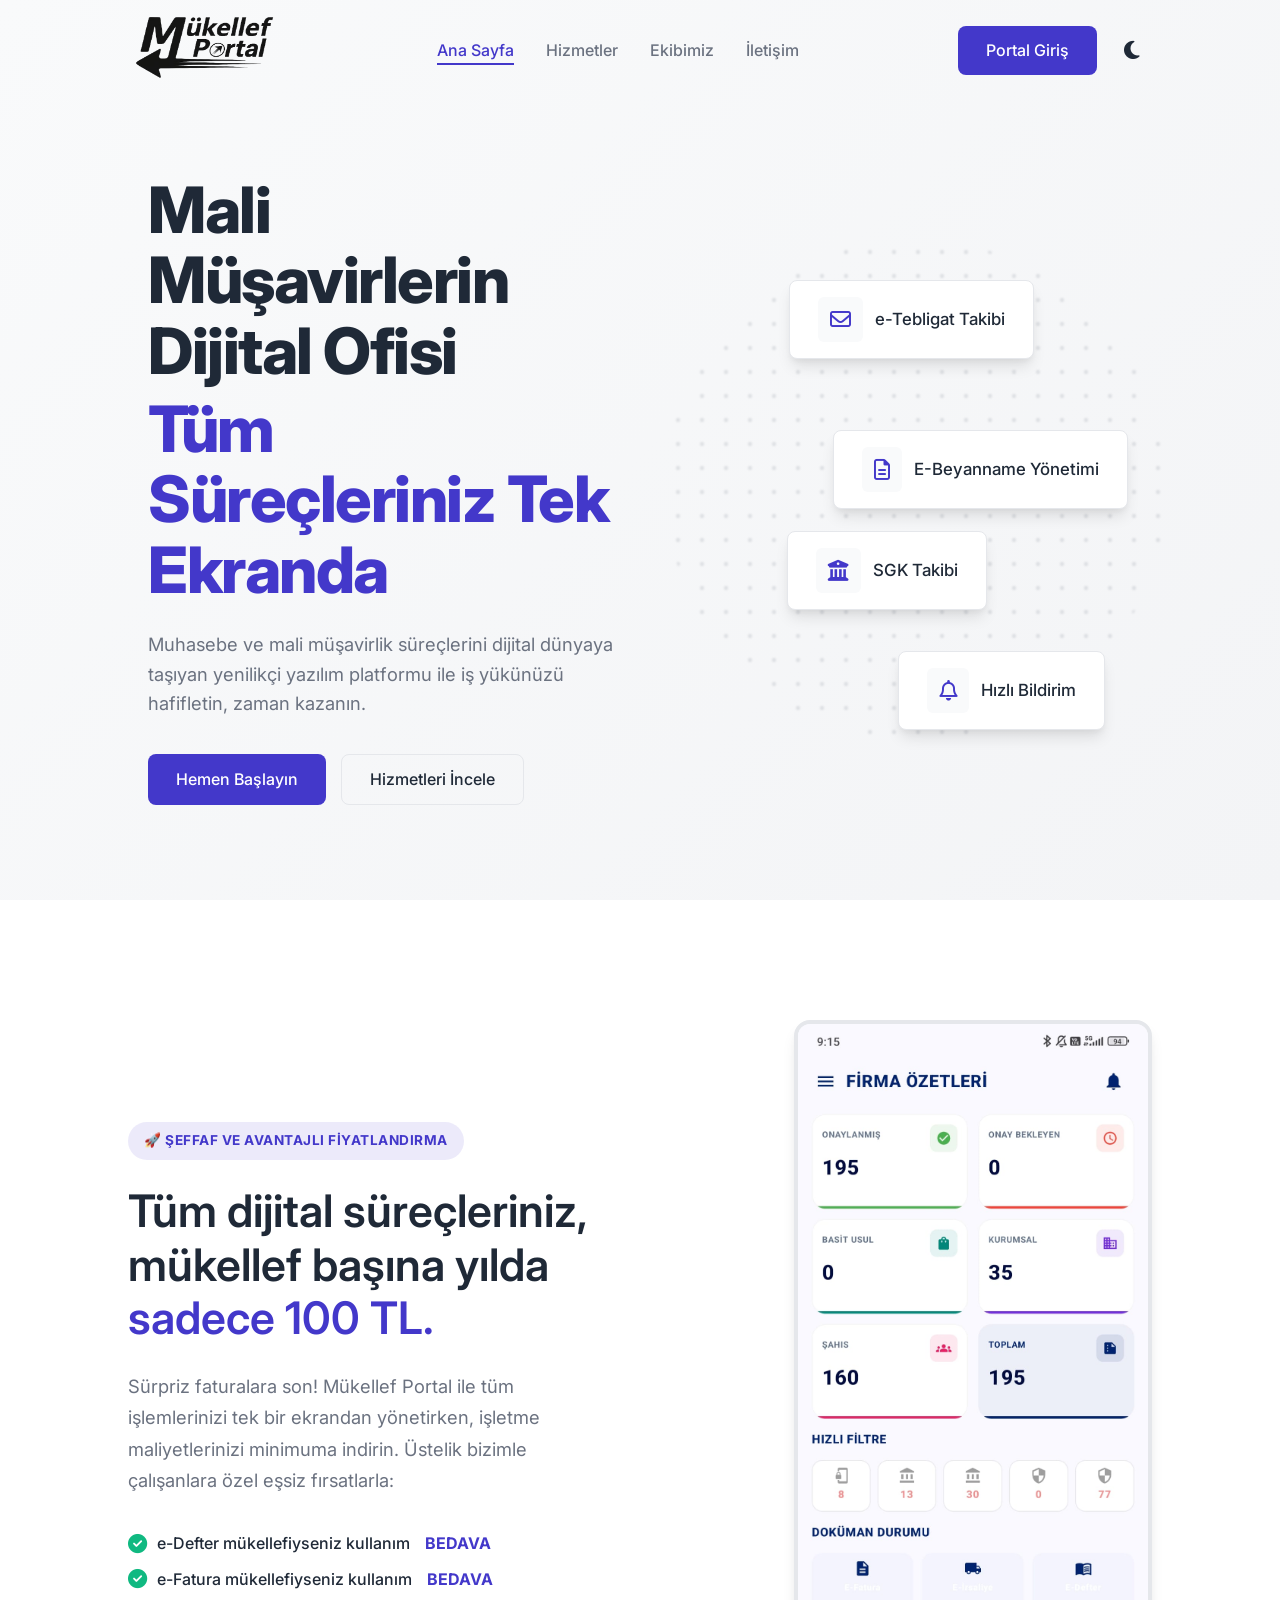
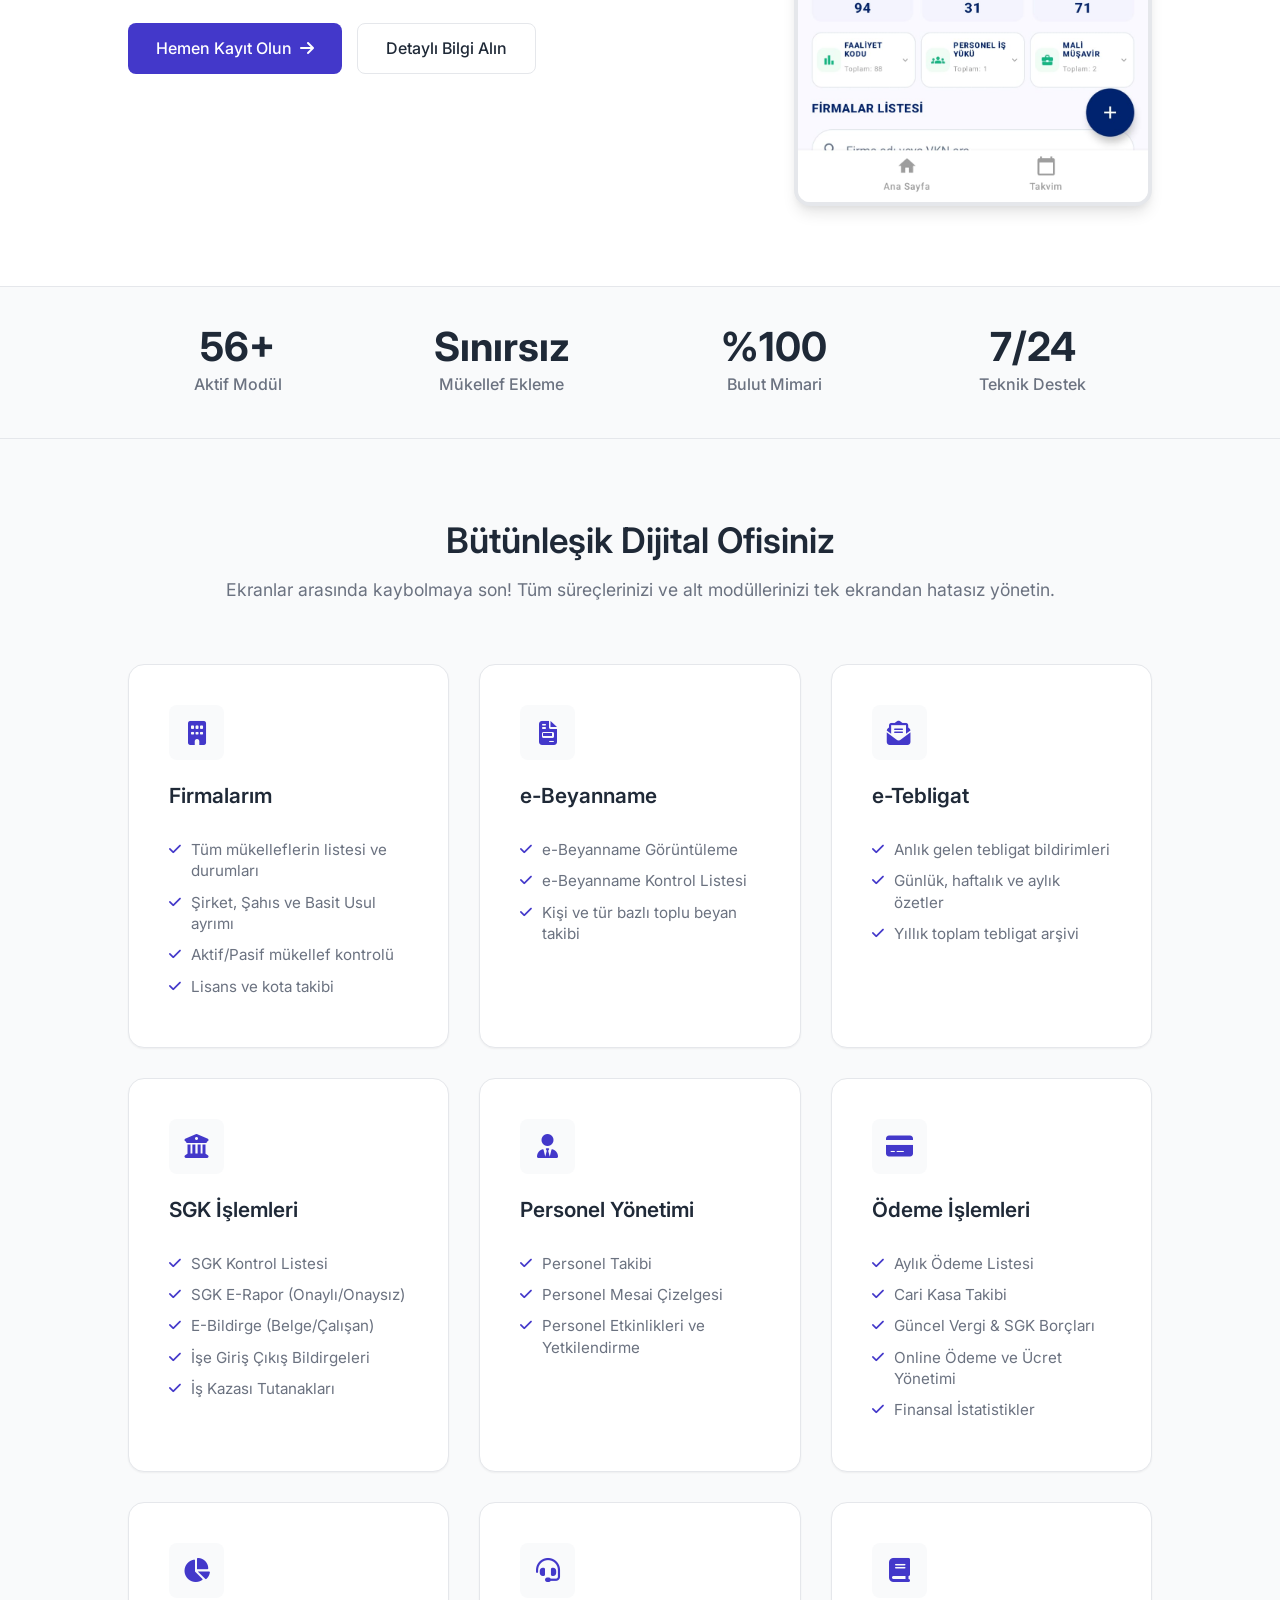
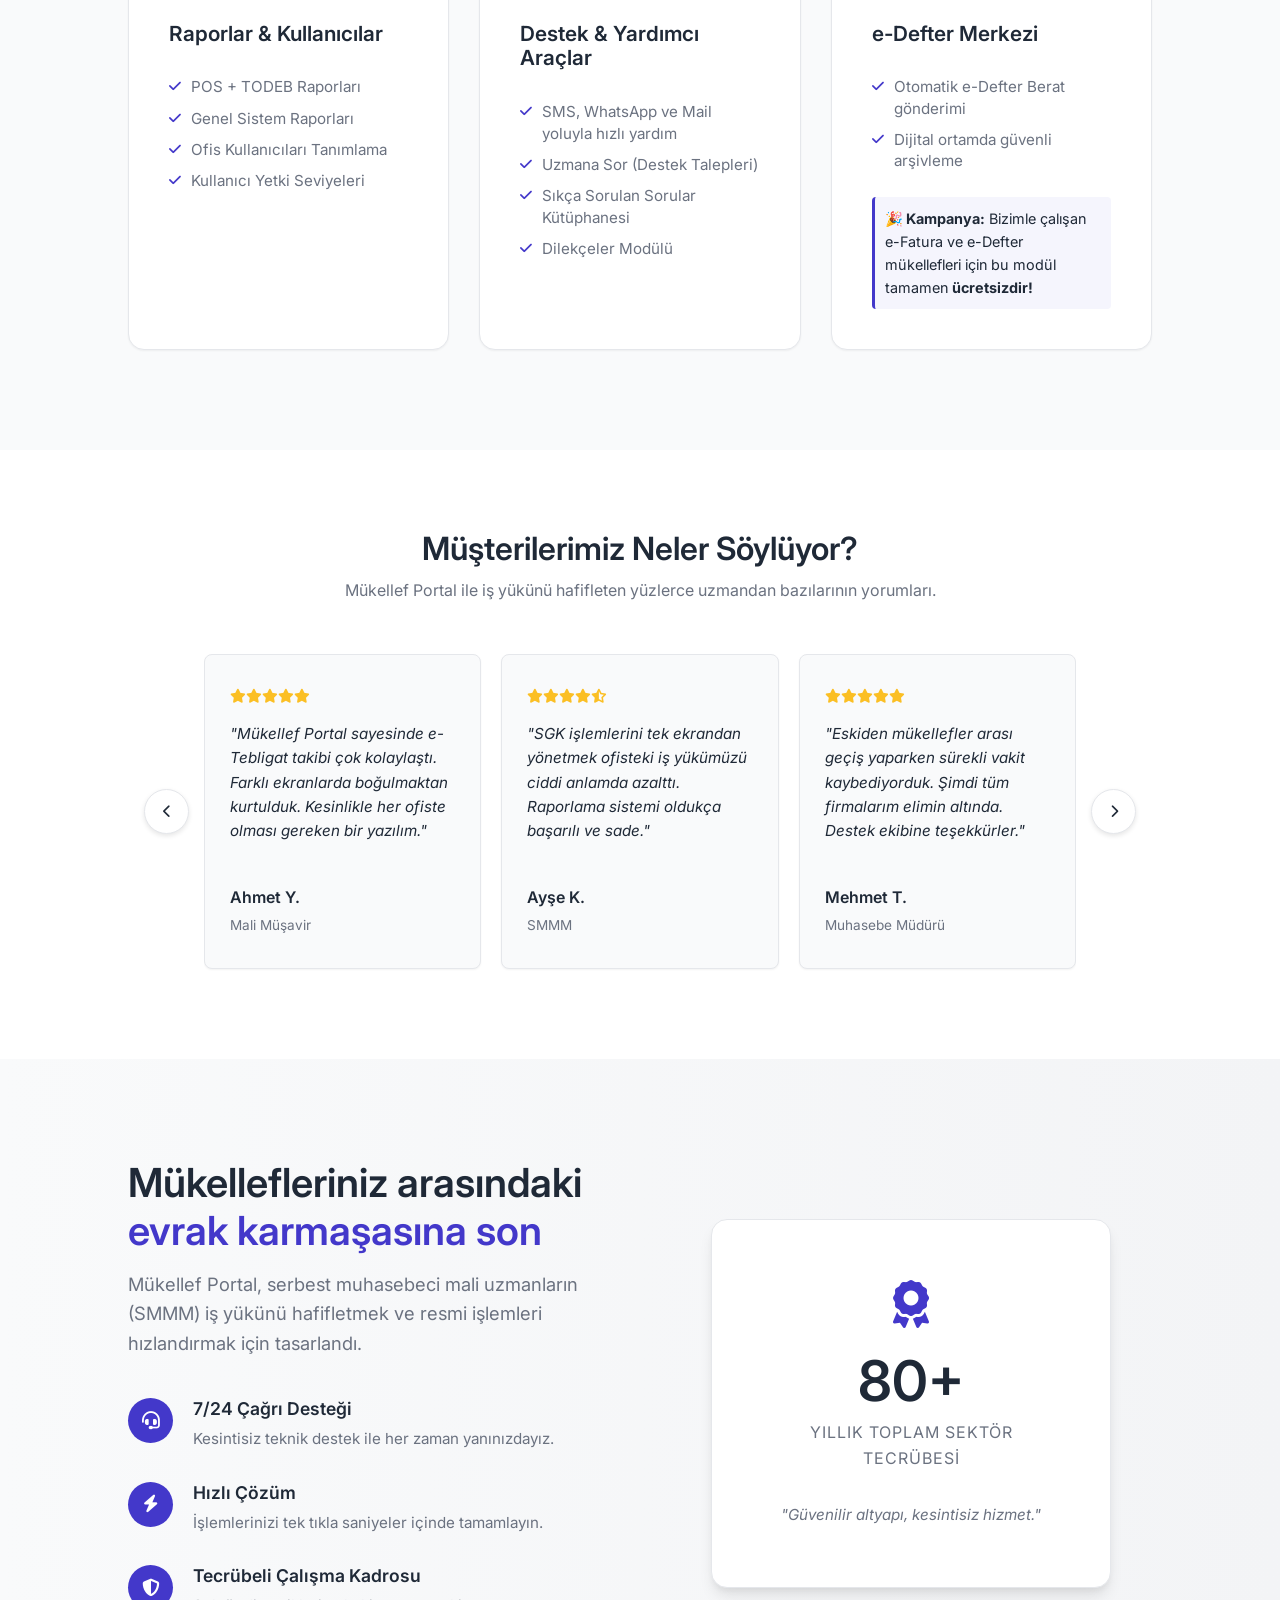
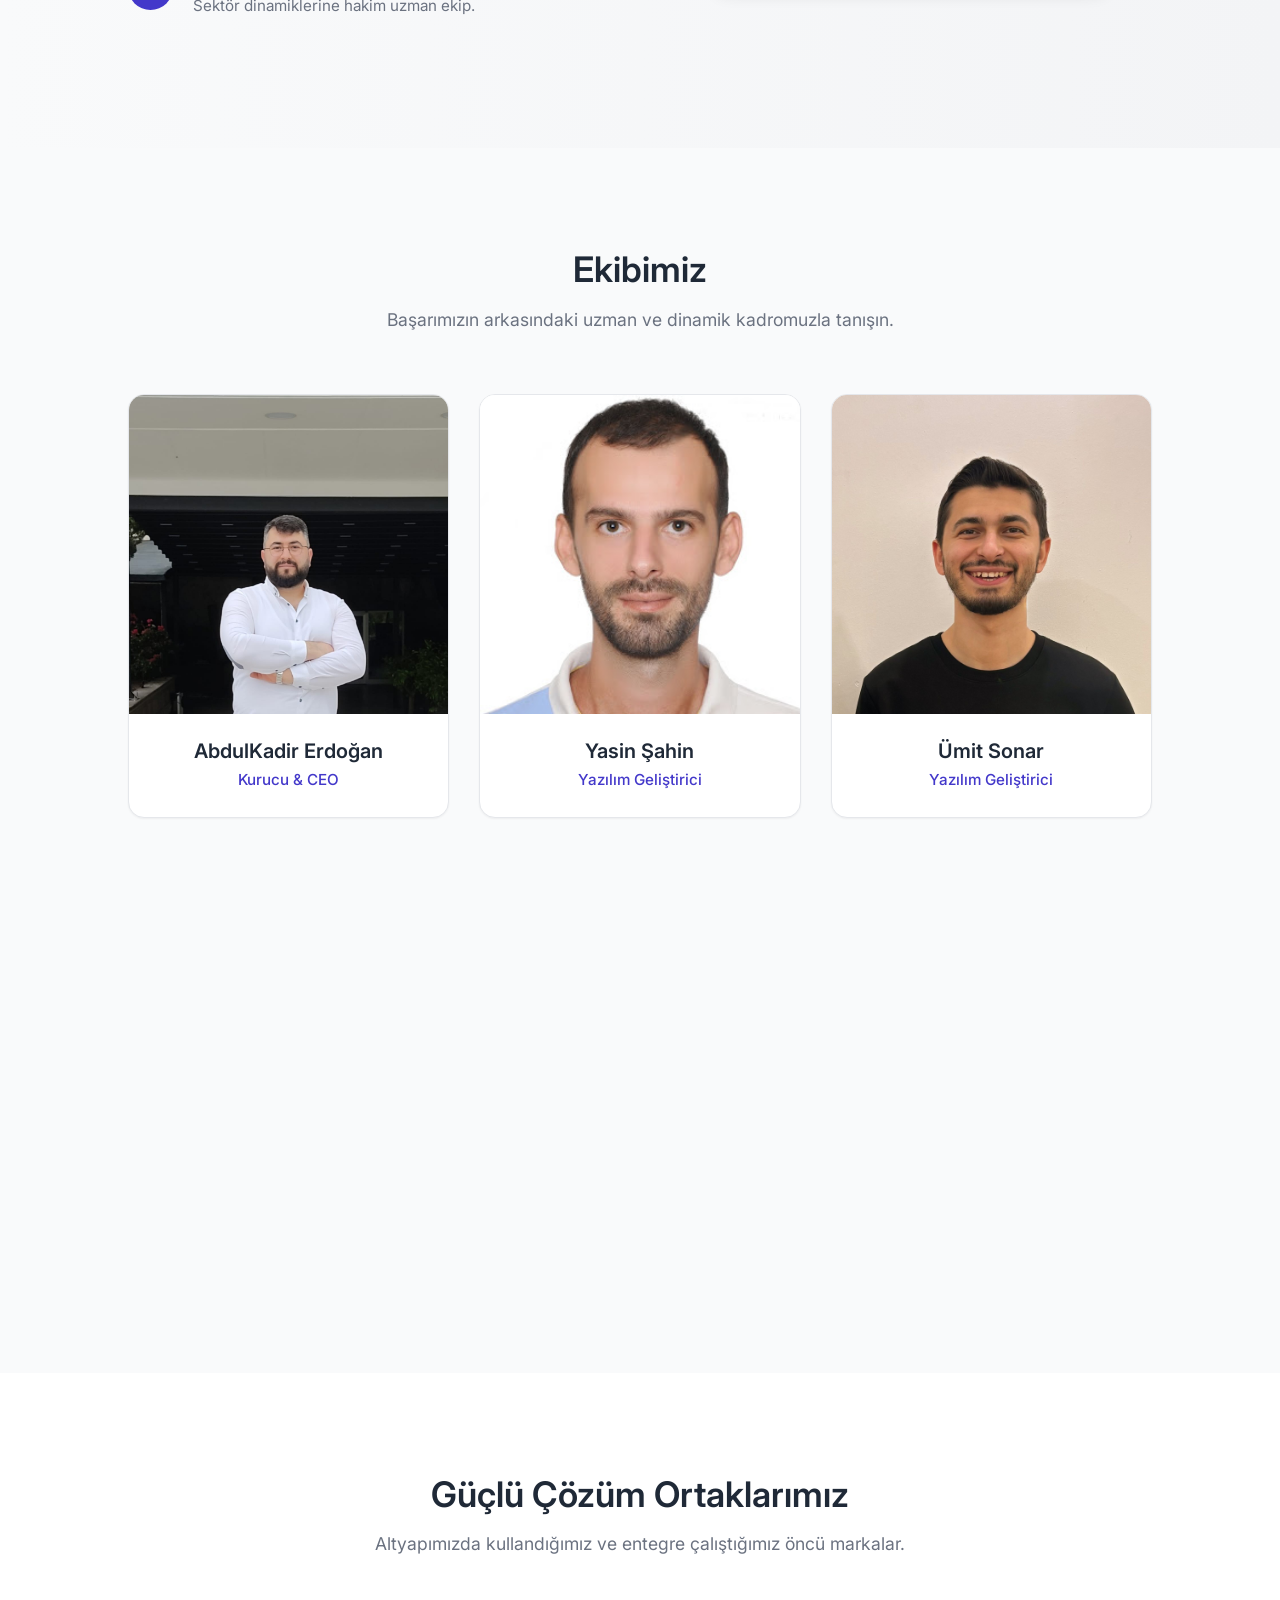
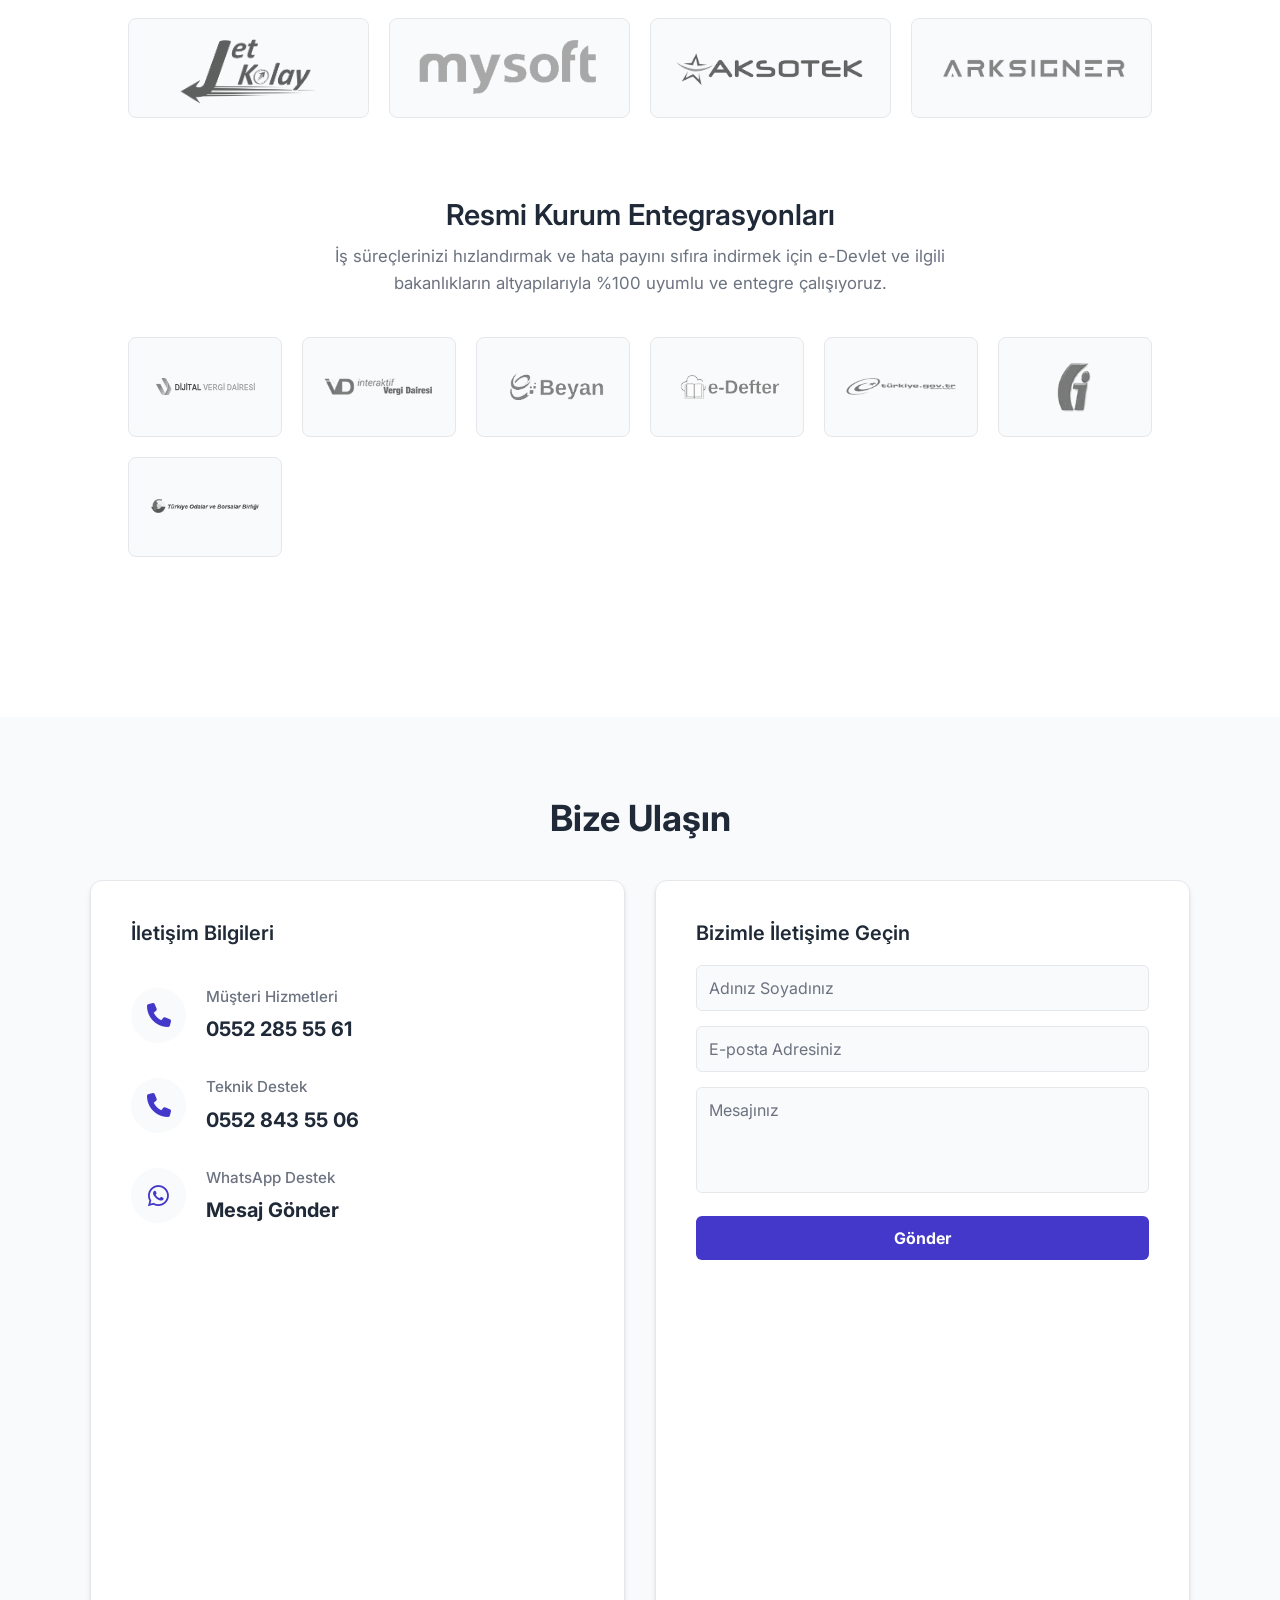
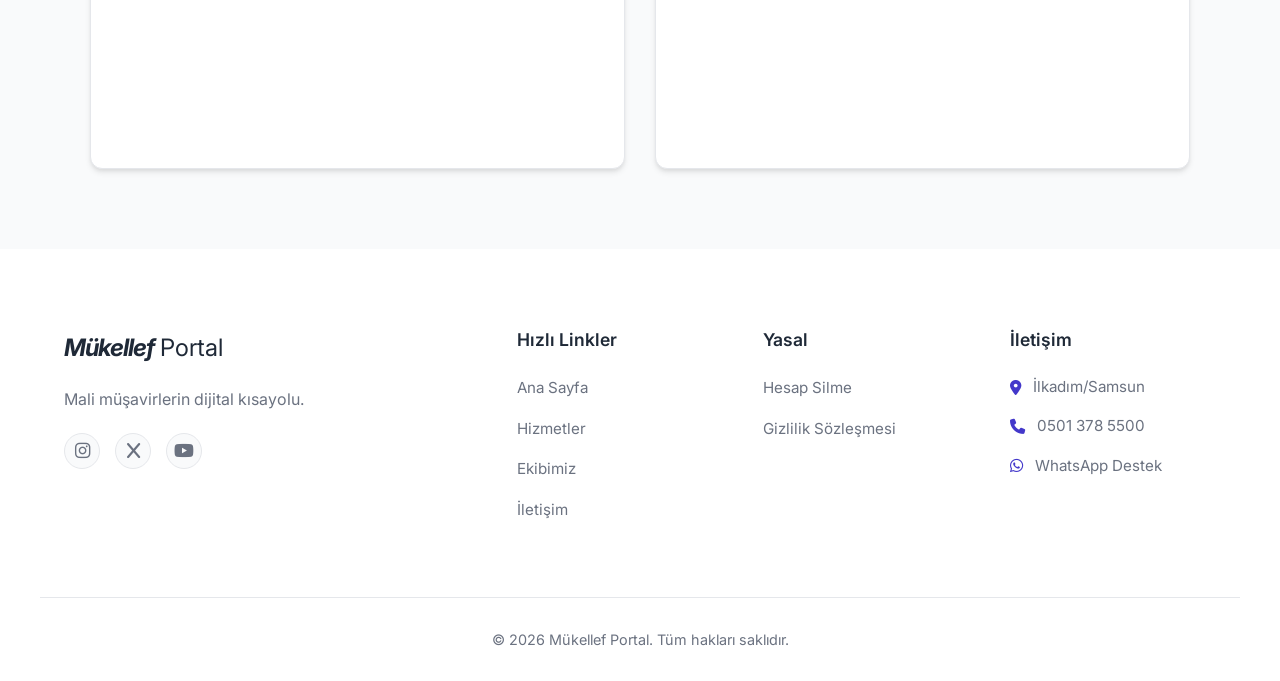
==== commit cb032e27: "büyük ekranlar için responsive yapıldı" ====
--- a/public/index.html
+++ b/public/index.html
@@ -10,12 +10,13 @@
     <!-- FontAwesome -->
     <link rel="stylesheet" href="https://cdnjs.cloudflare.com/ajax/libs/font-awesome/6.4.0/css/all.min.css">
     <!-- CSS -->
+     <link rel="stylesheet" href="css/hero.css">
     <link rel="stylesheet" href="css/main.css">
     <link rel="stylesheet" href="css/short-cut.css">
-    <link rel="stylesheet" href="css/hero.css">
     <link rel="stylesheet" href="css/footer.css">
     <link rel="stylesheet" href="css/yorumlar.css">
     <link rel="stylesheet" href="css/okumasatiri.css">
+    <link rel="stylesheet" href="css/buyukEkran.css">
 
 
 </head>
@@ -56,7 +57,7 @@
     <section class="hero" id="ana-sayfa-alani">
         <div class="container-fluid hero-container">
             <div class="hero-content animate-on-scroll">
-                <h1>Mali Müşavirlerin Kısayolu<br><span>Tek Tuşla Beyannamelerinizi Görün</span></h1>
+                <h1>Mali Müşavirlerin Dijital Ofisi<br><span>Tüm Süreçleriniz Tek Ekranda</span></h1>
                 <p>Muhasebe ve mali müşavirlik süreçlerini dijital dünyaya taşıyan yenilikçi yazılım platformu ile iş
                     yükünüzü hafifletin, zaman kazanın.</p>
                 <div class="hero-buttons">
@@ -65,6 +66,7 @@
                 </div>
             </div>
             <div class="hero-visual">
+                <!-- Mevcut 4 Kart -->
                 <div class="floating-card card-1 float-anim">
                     <i class="fa-regular fa-envelope"></i> e-Tebligat Takibi
                 </div>
@@ -76,6 +78,22 @@
                 </div>
                 <div class="floating-card card-4 float-anim delay-3">
                     <i class="fa-regular fa-bell"></i> Hızlı Bildirim
+                </div>
+
+                <!-- 2K EKRANLAR İÇİN EKLENEN YENİ KARTLAR (Gizli Başlar) -->
+                <div class="floating-card card-5 float-anim delay-2 extra-card-2k">
+                    <i class="fa-solid fa-cloud-arrow-up"></i> Bulut Arşiv
+                </div>
+                <div class="floating-card card-6 float-anim delay-1 extra-card-2k">
+                    <i class="fa-solid fa-users-gear"></i> Personel Yetkileri
+                </div>
+
+                <!-- 4K EKRANLAR İÇİN EKLENEN YENİ KARTLAR (Gizli Başlar) -->
+                <div class="floating-card card-7 float-anim delay-3 extra-card-4k">
+                    <i class="fa-solid fa-chart-pie"></i> Gelişmiş Raporlama
+                </div>
+                <div class="floating-card card-8 float-anim extra-card-4k">
+                    <i class="fa-solid fa-shield-halved"></i> Üstün Güvenlik
                 </div>
             </div>
         </div>
--- a/public/css/hero.css
+++ b/public/css/hero.css
@@ -21,6 +21,29 @@
     flex: 1;
     max-width: 800px;
     padding-left: 2%;
+}
+
+.hero-content h1 {
+    font-size: 4rem; /* Başlığı daha büyük ve dikkat çekici hale getirir */
+    font-weight: 800; /* Daha kalın ve tok bir görünüm sağlar */
+    line-height: 1.1; /* Satır aralarını hafif sıkılaştırarak bütünlük katar */
+    letter-spacing: -1.5px; /* Modern arayüzlerdeki "sıkı başlık" trendini uygular */
+    margin-bottom: 25px;
+    color: var(--text-dark);
+}
+
+.hero-content h1 span {
+    color: var(--accent-color);
+    display: block; /* Mor yazının alt satıra daha düzenli oturmasını sağlar */
+    margin-top: 8px; /* İki satır arasına nefes payı bırakır */
+}
+
+/* Mobil Görünüm İçin Başlık Ayarı */
+@media (max-width: 768px) {
+    .hero-content h1 {
+        font-size: 2.5rem;
+        letter-spacing: -0.5px;
+    }
 }
 
 .hero-content p {
@@ -99,4 +122,9 @@
 .card-4 {
     bottom: 10%;
     right: 10%;
+}
+
+.extra-card-2k,
+.extra-card-4k {
+    display: none !important;
 }
--- a/public/css/main.css
+++ b/public/css/main.css
@@ -1621,4 +1621,5 @@
     .contact-map-container iframe {
         height: 300px; /* Mobilde ekranda çok yer kaplamaması için boyu biraz kısaltılır */
     }
-}+}
+
--- a/public/css/buyukEkran.css
+++ b/public/css/buyukEkran.css
@@ -0,0 +1,32 @@
+/* =========================================
+   BÜYÜK EKRANLAR İÇİN BİREBİR YAKINLAŞTIRMA (ZOOM SİSTEMİ)
+   (Aralıkların açılmasını engeller, 1080p görüntüsünü korur)
+========================================= */
+
+/* Gerçek 2K Monitörler (2560px ve üzeri) */
+@media (min-width: 2560px) {
+    body {
+        zoom: 1.333;
+    }
+    
+    /* 100vh kuralını iptal edip boşlukları daha ferah hale getirdik */
+    .hero {
+        min-height: auto !important;
+        padding-top: 180px !important; /* Üstten bırakılan boşluk artırıldı */
+        padding-bottom: 150px !important; /* Alttan bırakılan boşluk artırıldı */
+    }
+}
+
+/* Gerçek 4K Monitörler (3840px ve üzeri) */
+@media (min-width: 3840px) {
+    body {
+        zoom: 2;
+    }
+    
+    /* Zoom oranı 2 kat arttığı için padding değerlerini orantılı ayarladık */
+    .hero {
+        min-height: auto !important;
+        padding-top: 150px !important; 
+        padding-bottom: 120px !important;
+    }
+}
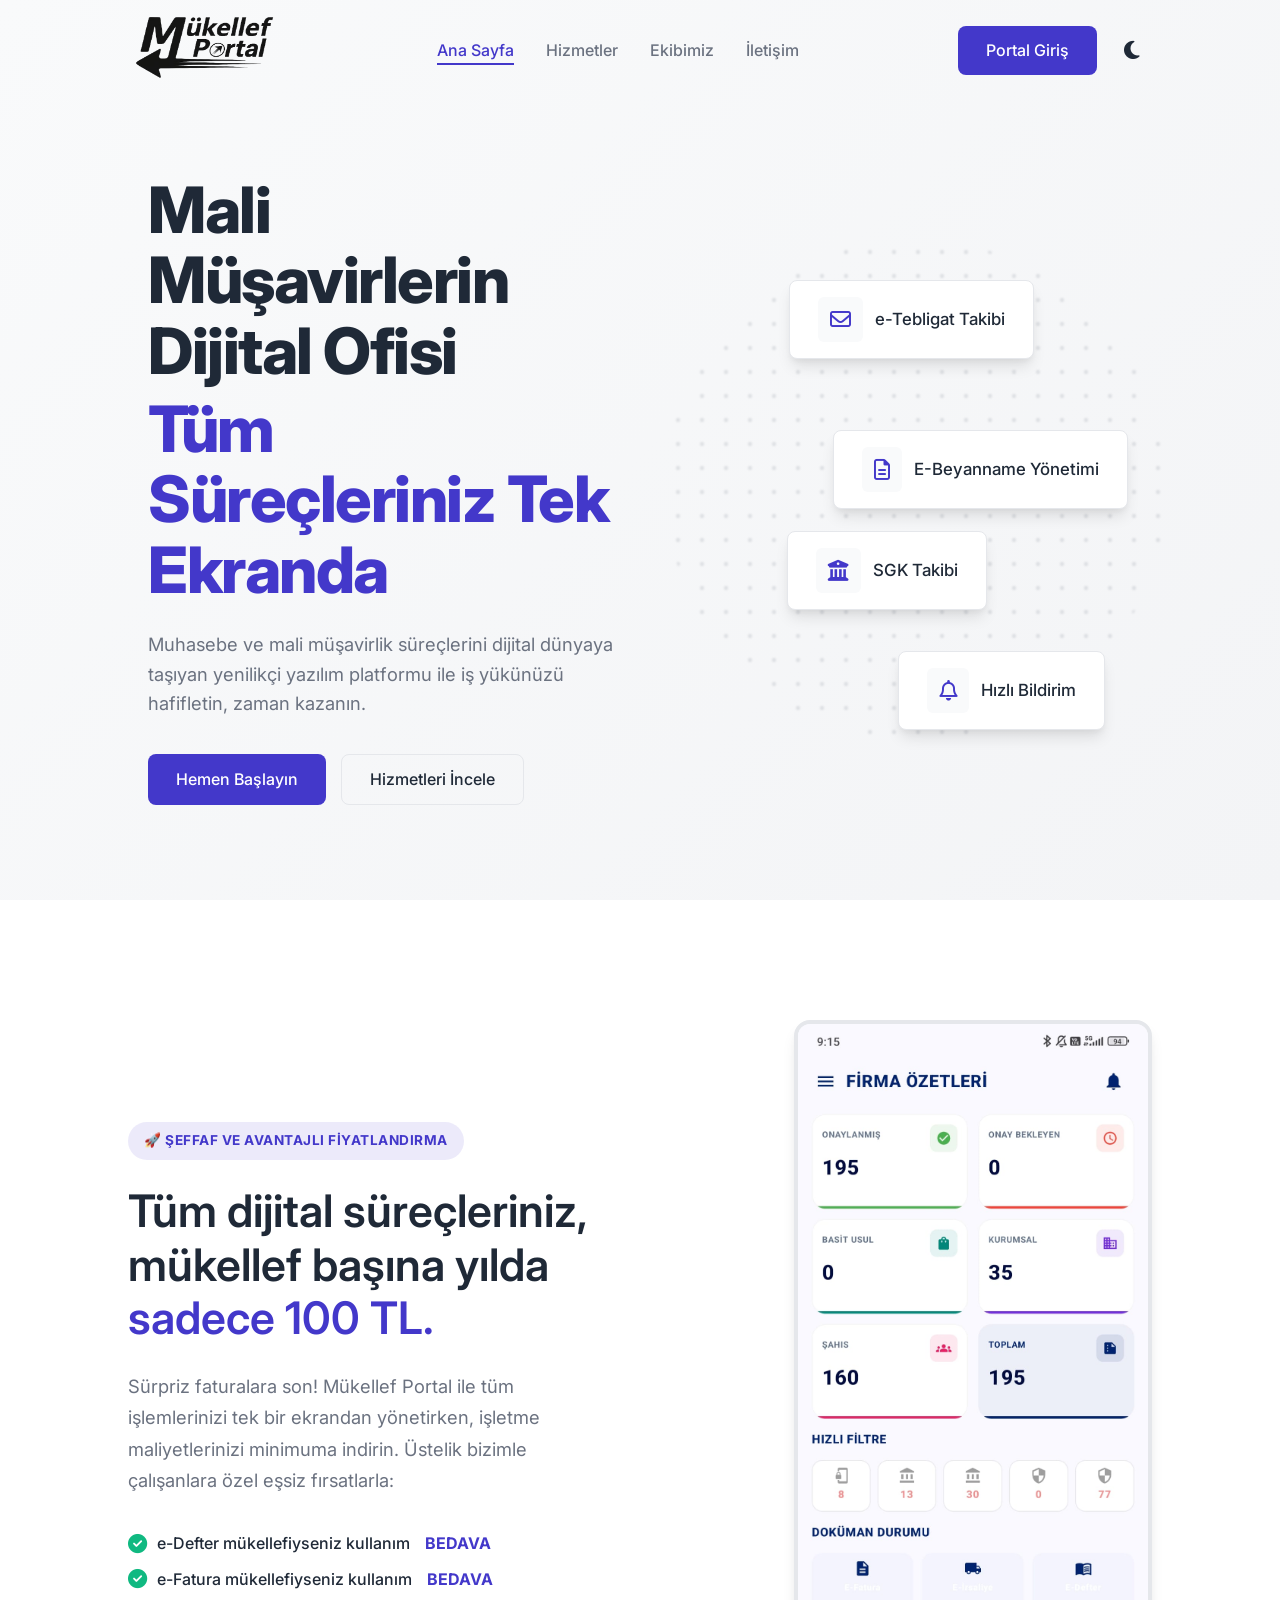
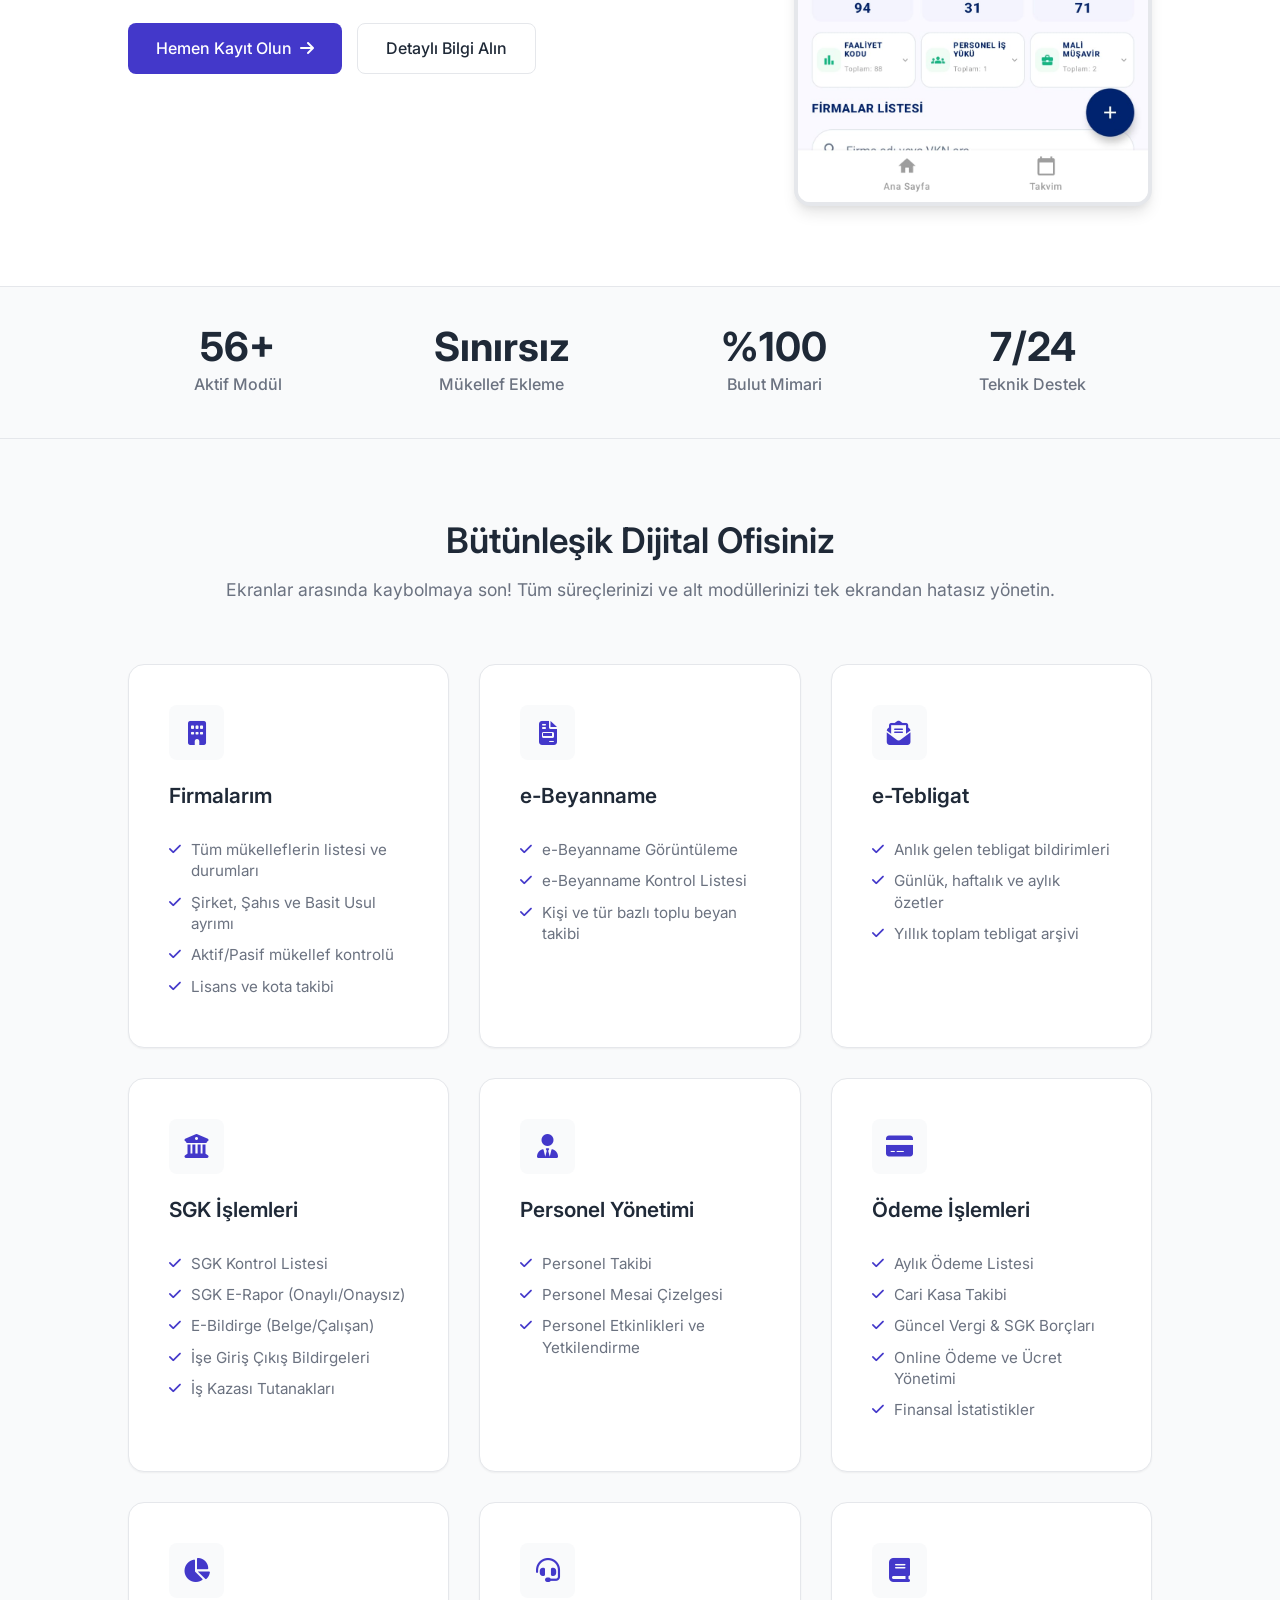
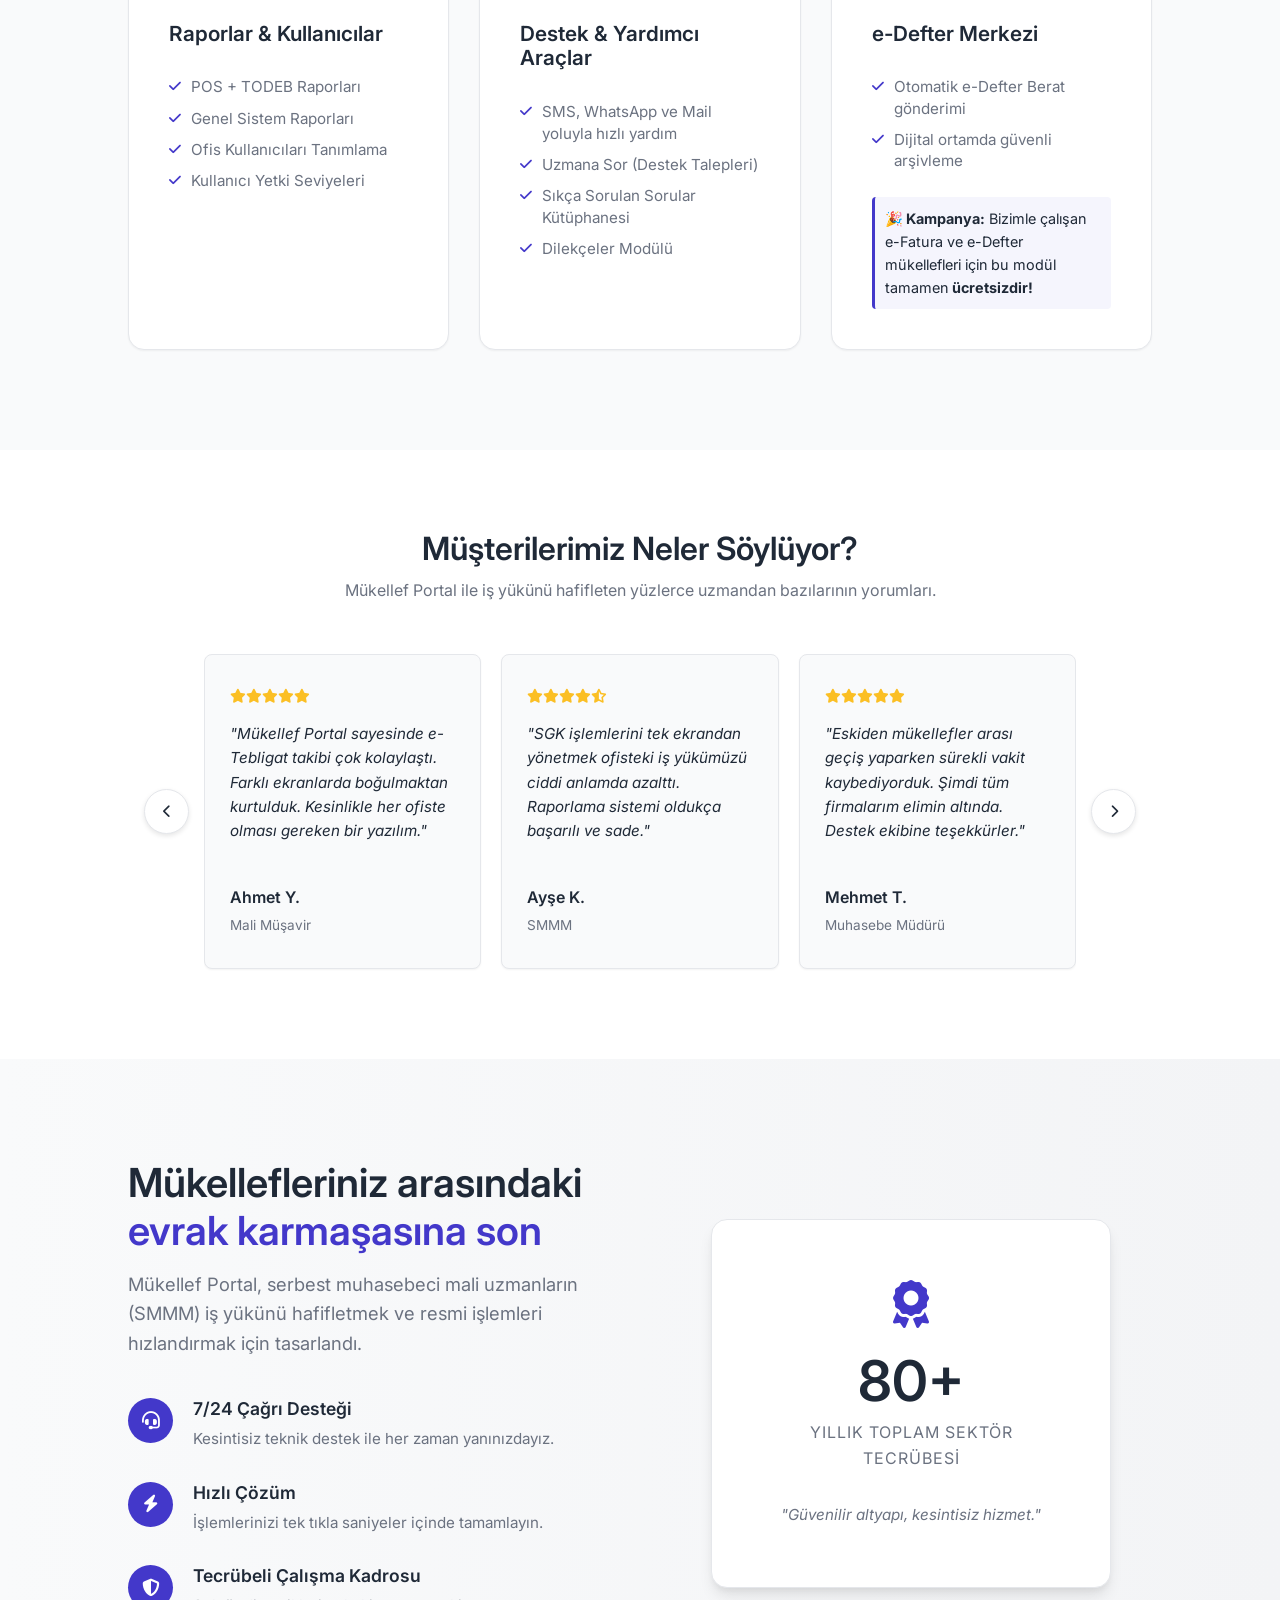
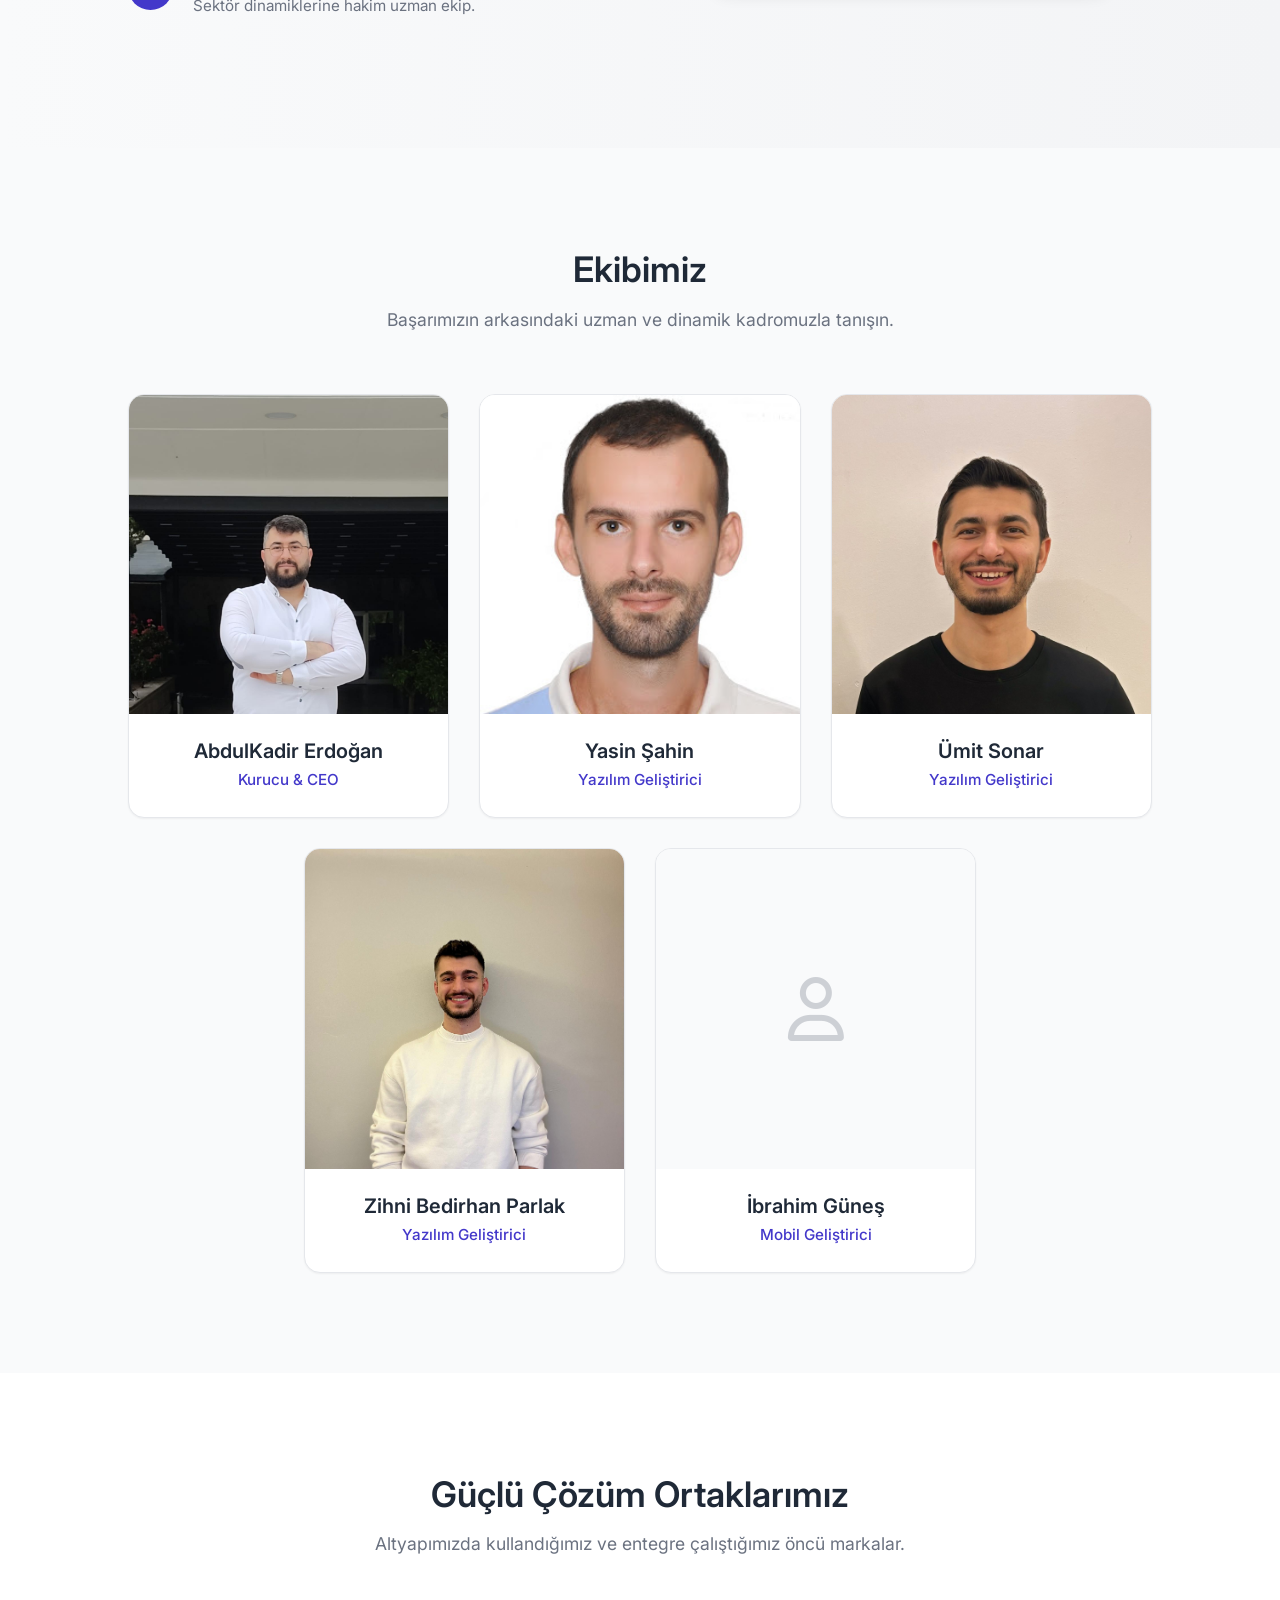
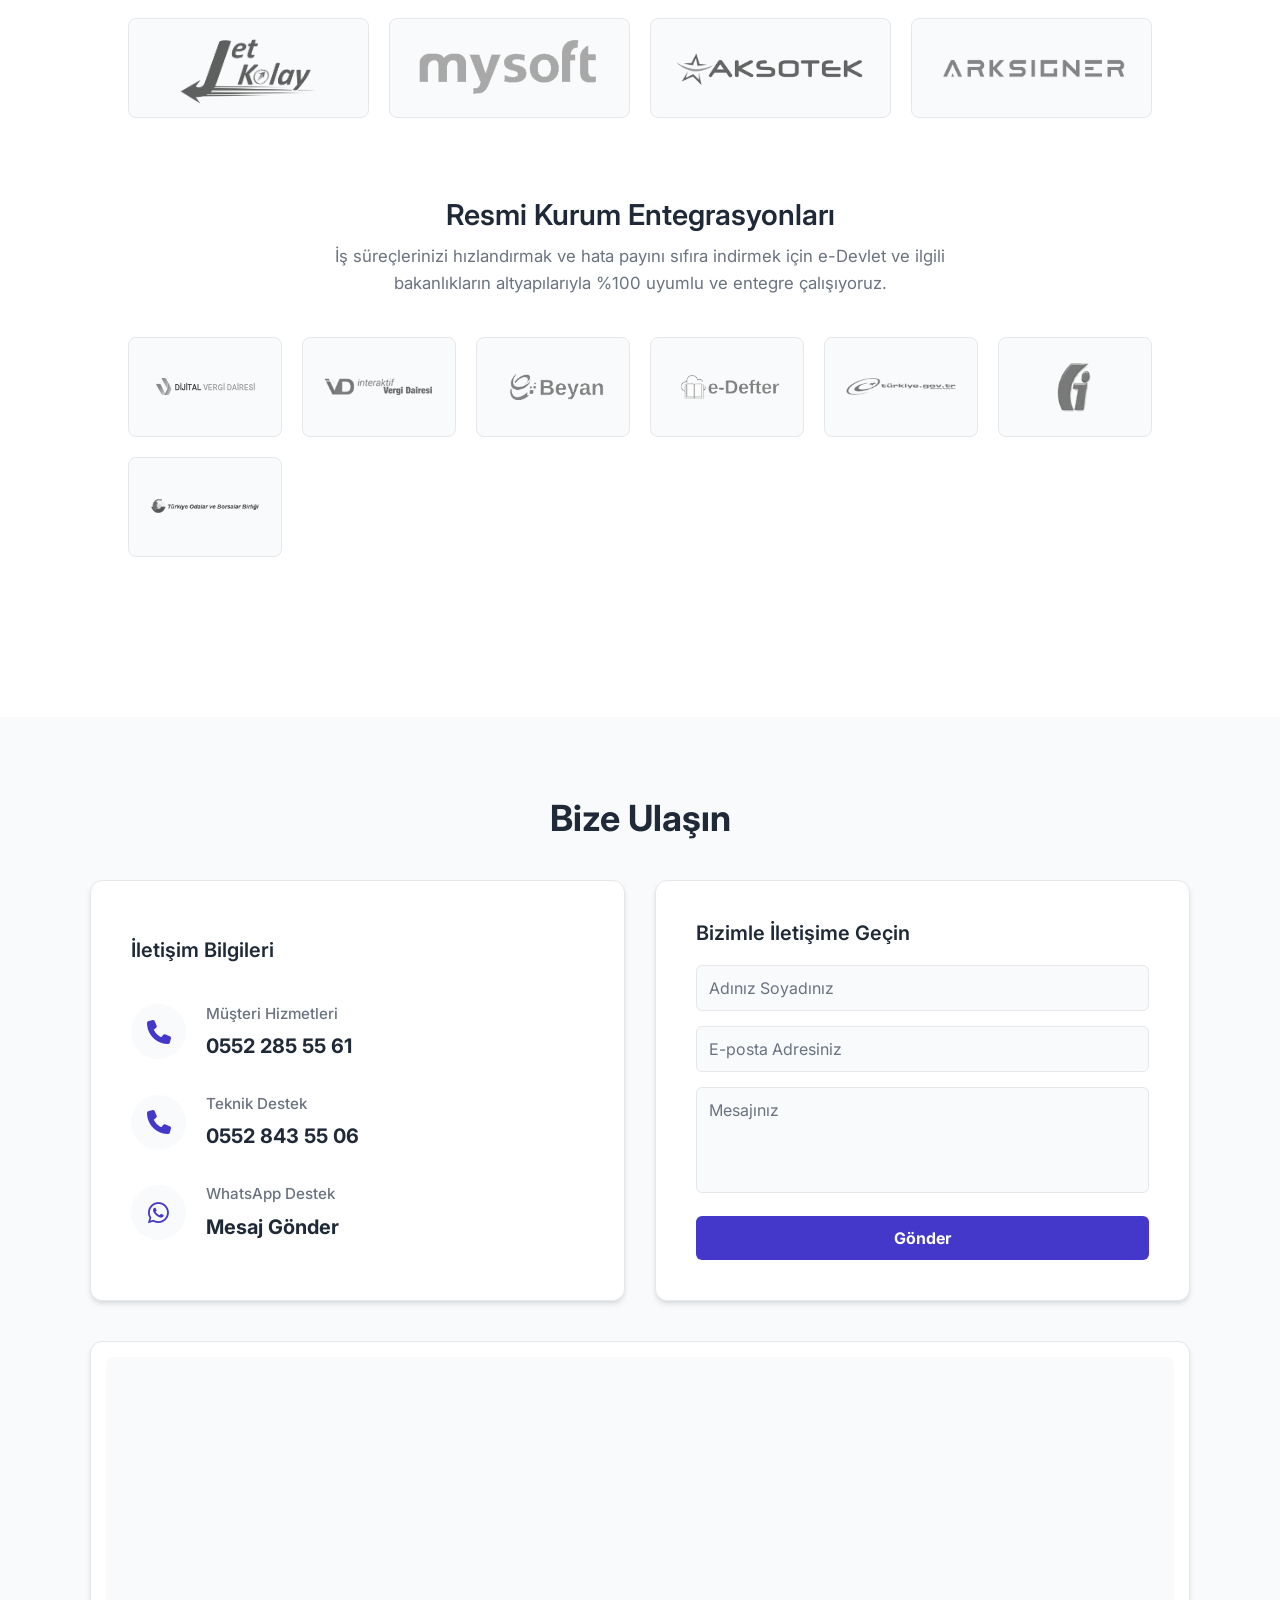
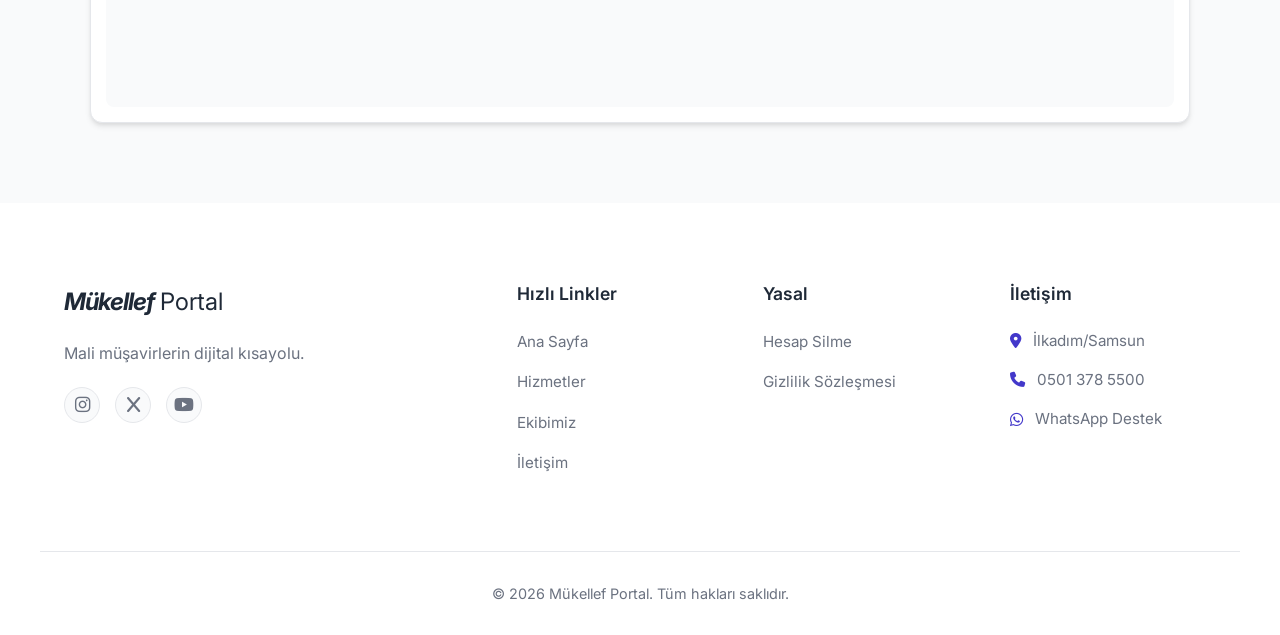
==== commit 11c3d89c: "iletişim kısmı 3'e bölündü harita bağımsız oldu" ====
--- a/public/index.html
+++ b/public/index.html
@@ -781,14 +781,14 @@
 
             <h1 class="contact-title">Bize Ulaşın</h1>
 
+            <!-- ÜST KISIM: Sol (İletişim) ve Sağ (Form) Kutuları -->
             <div class="contact-cards">
-
+                
+                <!-- SOL KUTU: İletişim Bilgileri -->
                 <div class="contact-phone-card">
                     <h3>İletişim Bilgileri</h3>
                     
-                    <!-- 1. Telefon -->
                     <div class="contact-item">
-                        <!-- İkon Linke Çevrildi -->
                         <a href="tel:+905522855561" class="contact-icon">
                             <i class="fa-solid fa-phone"></i>
                         </a>
@@ -798,9 +798,7 @@
                         </div>
                     </div>
 
-                    <!-- 2. Telefon -->
                     <div class="contact-item">
-                        <!-- İkon Linke Çevrildi -->
                         <a href="tel:+905528435506" class="contact-icon">
                             <i class="fa-solid fa-phone"></i>
                         </a>
@@ -810,9 +808,7 @@
                         </div>
                     </div>
 
-                    <!-- WhatsApp (Hazır Mesajlı) -->
                     <div class="contact-item">
-                        <!-- İkon Linke Çevrildi -->
                         <a href="https://wa.me/905522855561?text=Merhaba,%20Mükellef%20Portal%20hakkında%20bilgi%20almak%20istiyorum." target="_blank" class="contact-icon whatsapp-icon">
                             <i class="fa-brands fa-whatsapp"></i>
                         </a>
@@ -821,19 +817,9 @@
                             <a href="https://wa.me/905522855561?text=Merhaba,%20Mükellef%20Portal%20hakkında%20bilgi%20almak%20istiyorum." target="_blank">Mesaj Gönder</a>
                         </div>
                     </div>
-
-                    
-                <div class="contact-map-container animate-on-scroll delay-1">
-                        <iframe
-                            src="https://maps.google.com/maps?q=41.297399,36.332208&t=&z=16&ie=UTF8&iwloc=&output=embed"
-                            width="100%" height="400" style="border:0;" allowfullscreen="" loading="lazy"
-                            referrerpolicy="no-referrer-when-downgrade">
-                        </iframe>
-                    </div>
-
-                    
-                </div>
-
+                </div>
+
+                <!-- SAĞ KUTU: İletişim Formu (PHP İsimleri ve ID'ler KORUNDU) -->
                 <div class="contact-form-card">
                     <h3>Bizimle İletişime Geçin</h3>
                     <form id="mukellef-iletisim-formu">
@@ -844,7 +830,21 @@
                     </form>
                 </div>
 
-            </div>
+            </div> <!-- Buraları yan yana tutan div kapandı -->
+
+            <!-- ALT KISIM: Uzunca Boydan Boya Harita -->
+            <div class="contact-map-container animate-on-scroll delay-1">
+                <iframe 
+                    src="https://maps.google.com/maps?q=41.297399,36.332208&t=&z=16&ie=UTF8&iwloc=&output=embed" 
+                    width="100%" 
+                    height="350" 
+                    style="border:0;" 
+                    allowfullscreen="" 
+                    loading="lazy" 
+                    referrerpolicy="no-referrer-when-downgrade">
+                </iframe>
+            </div>
+            
         </div>
     </section>
 
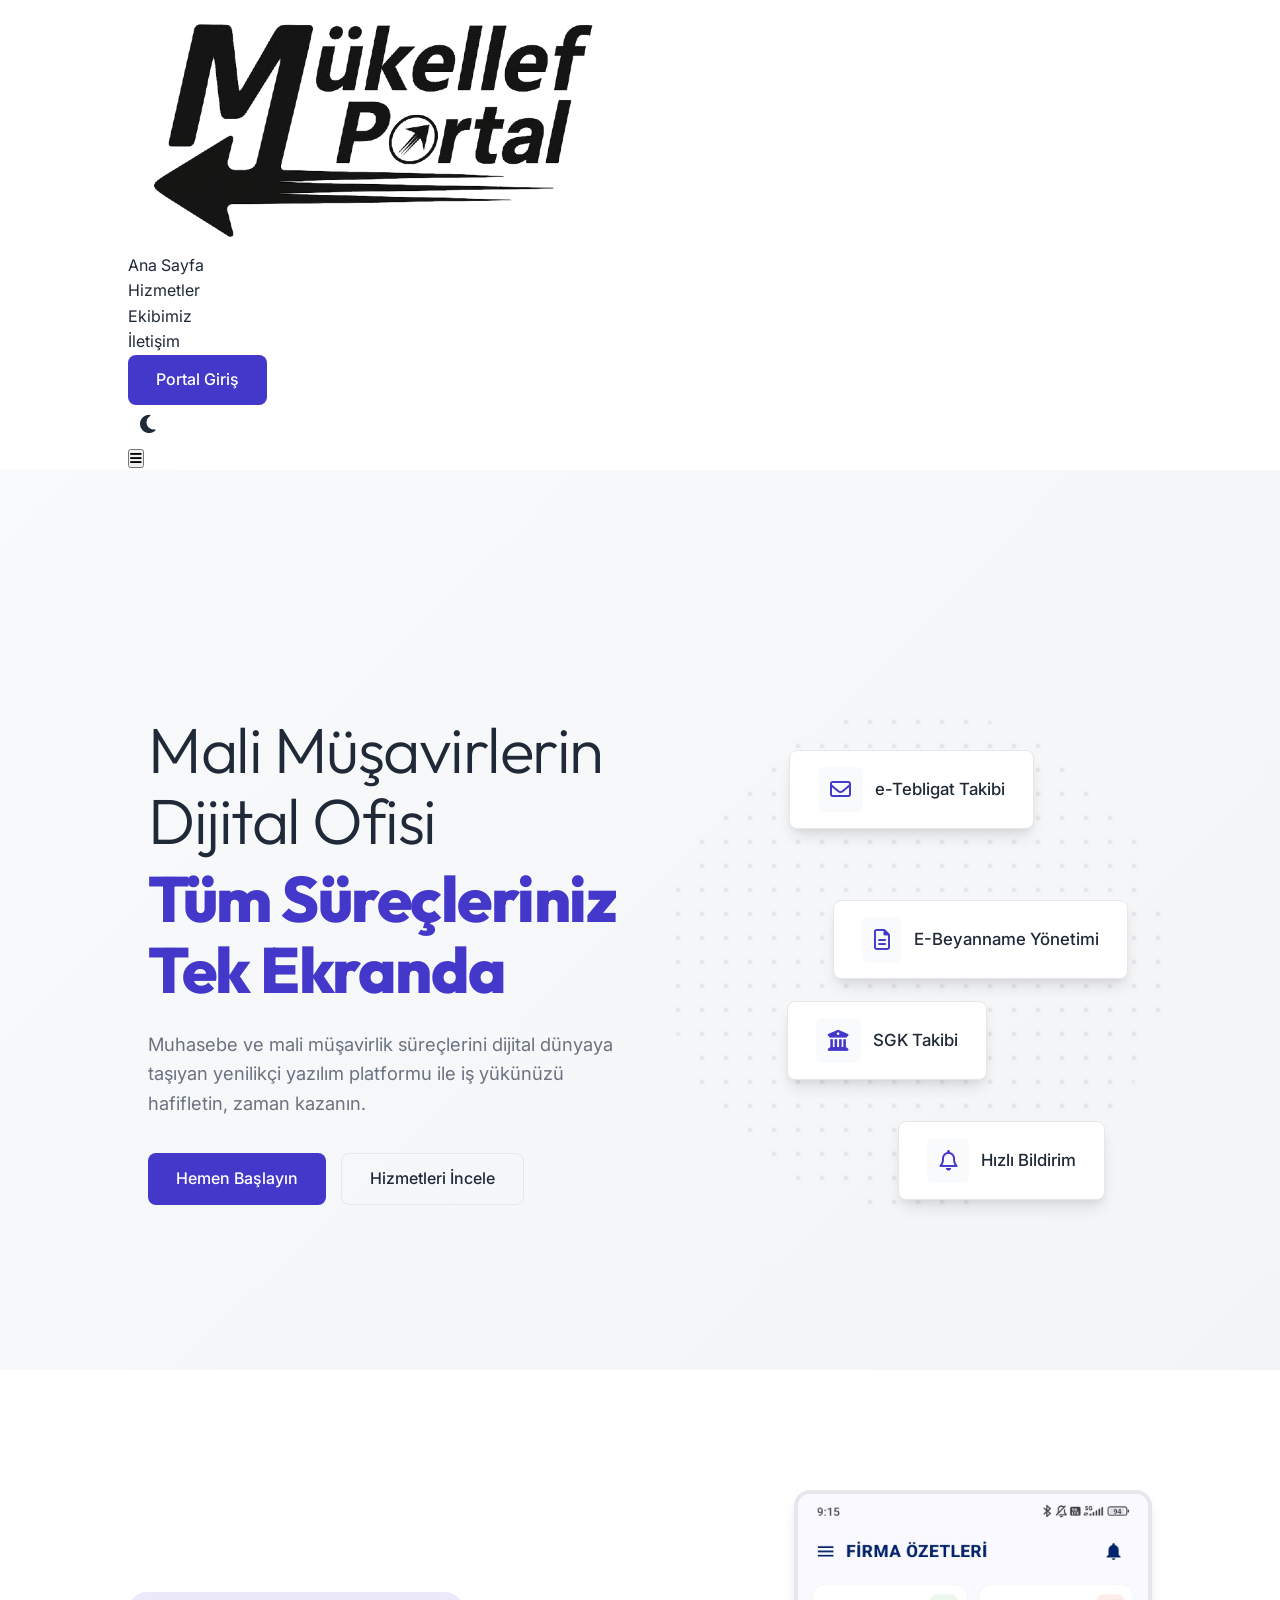
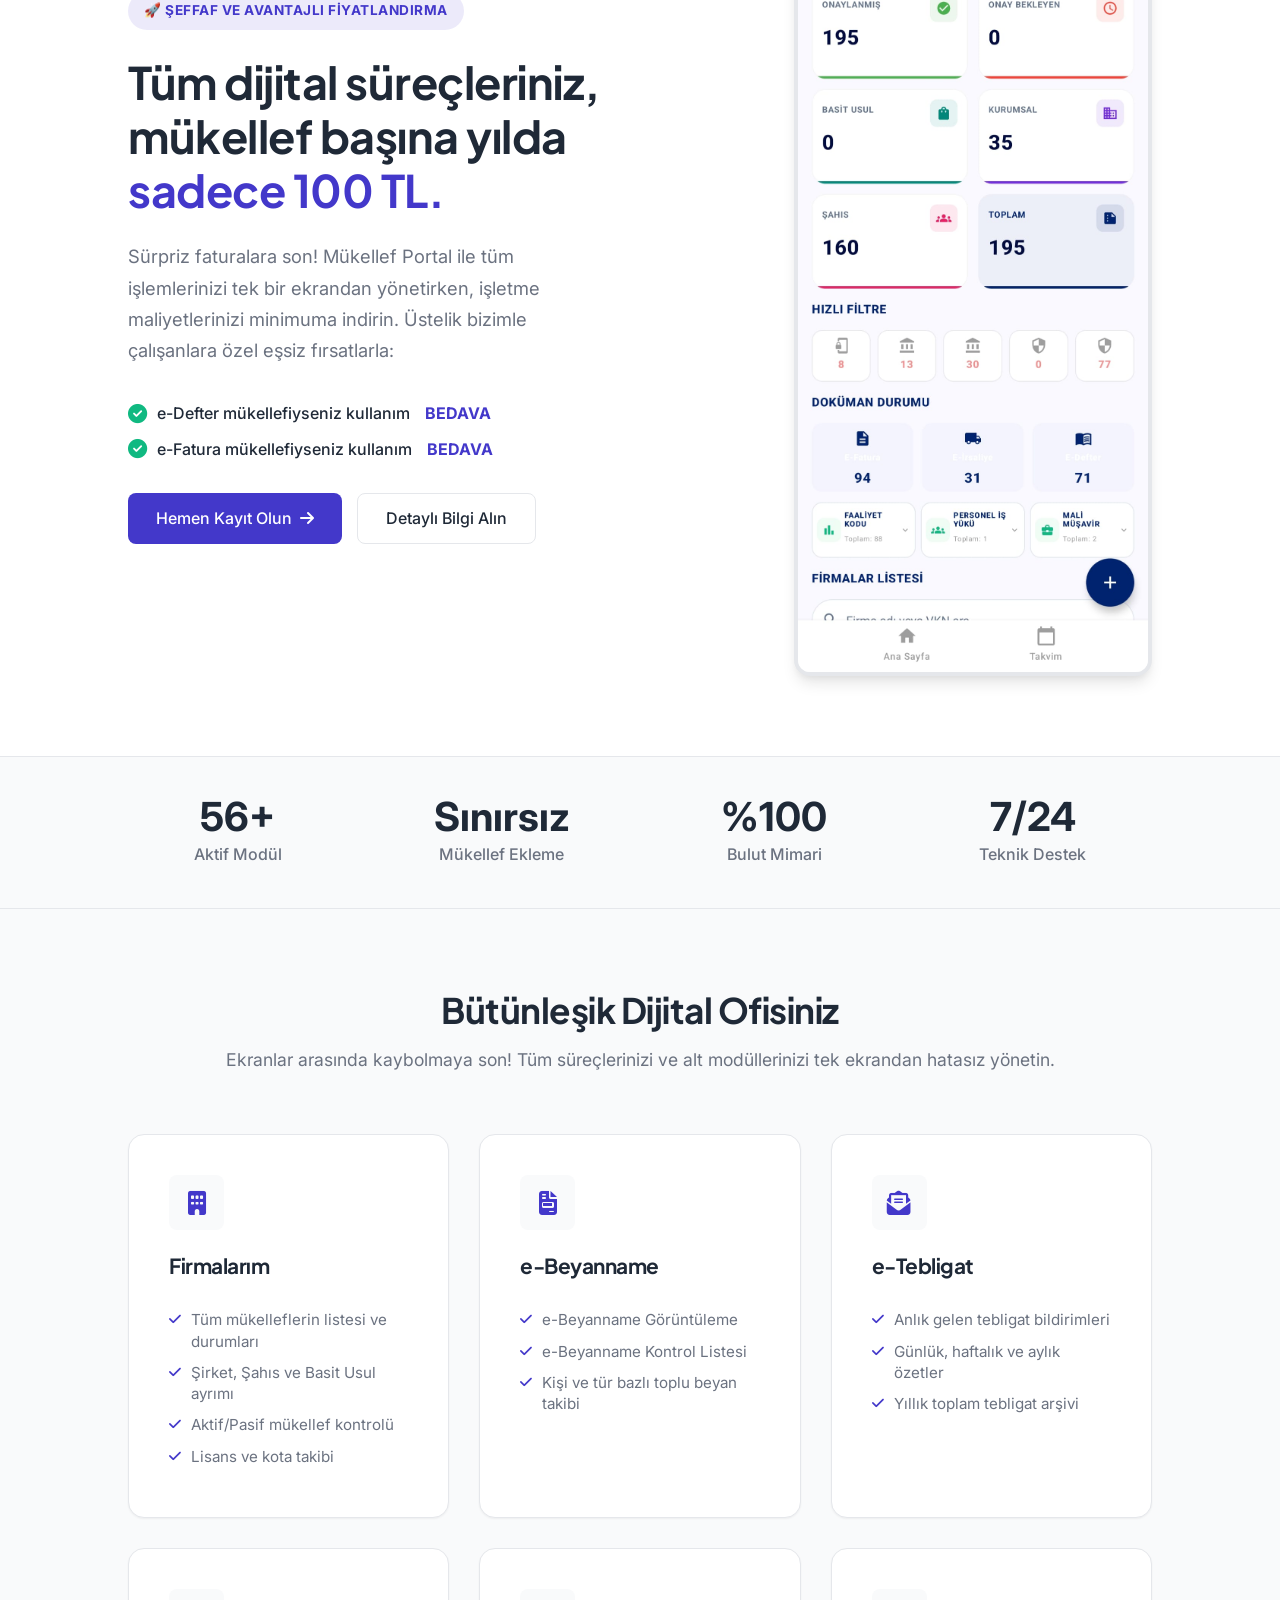
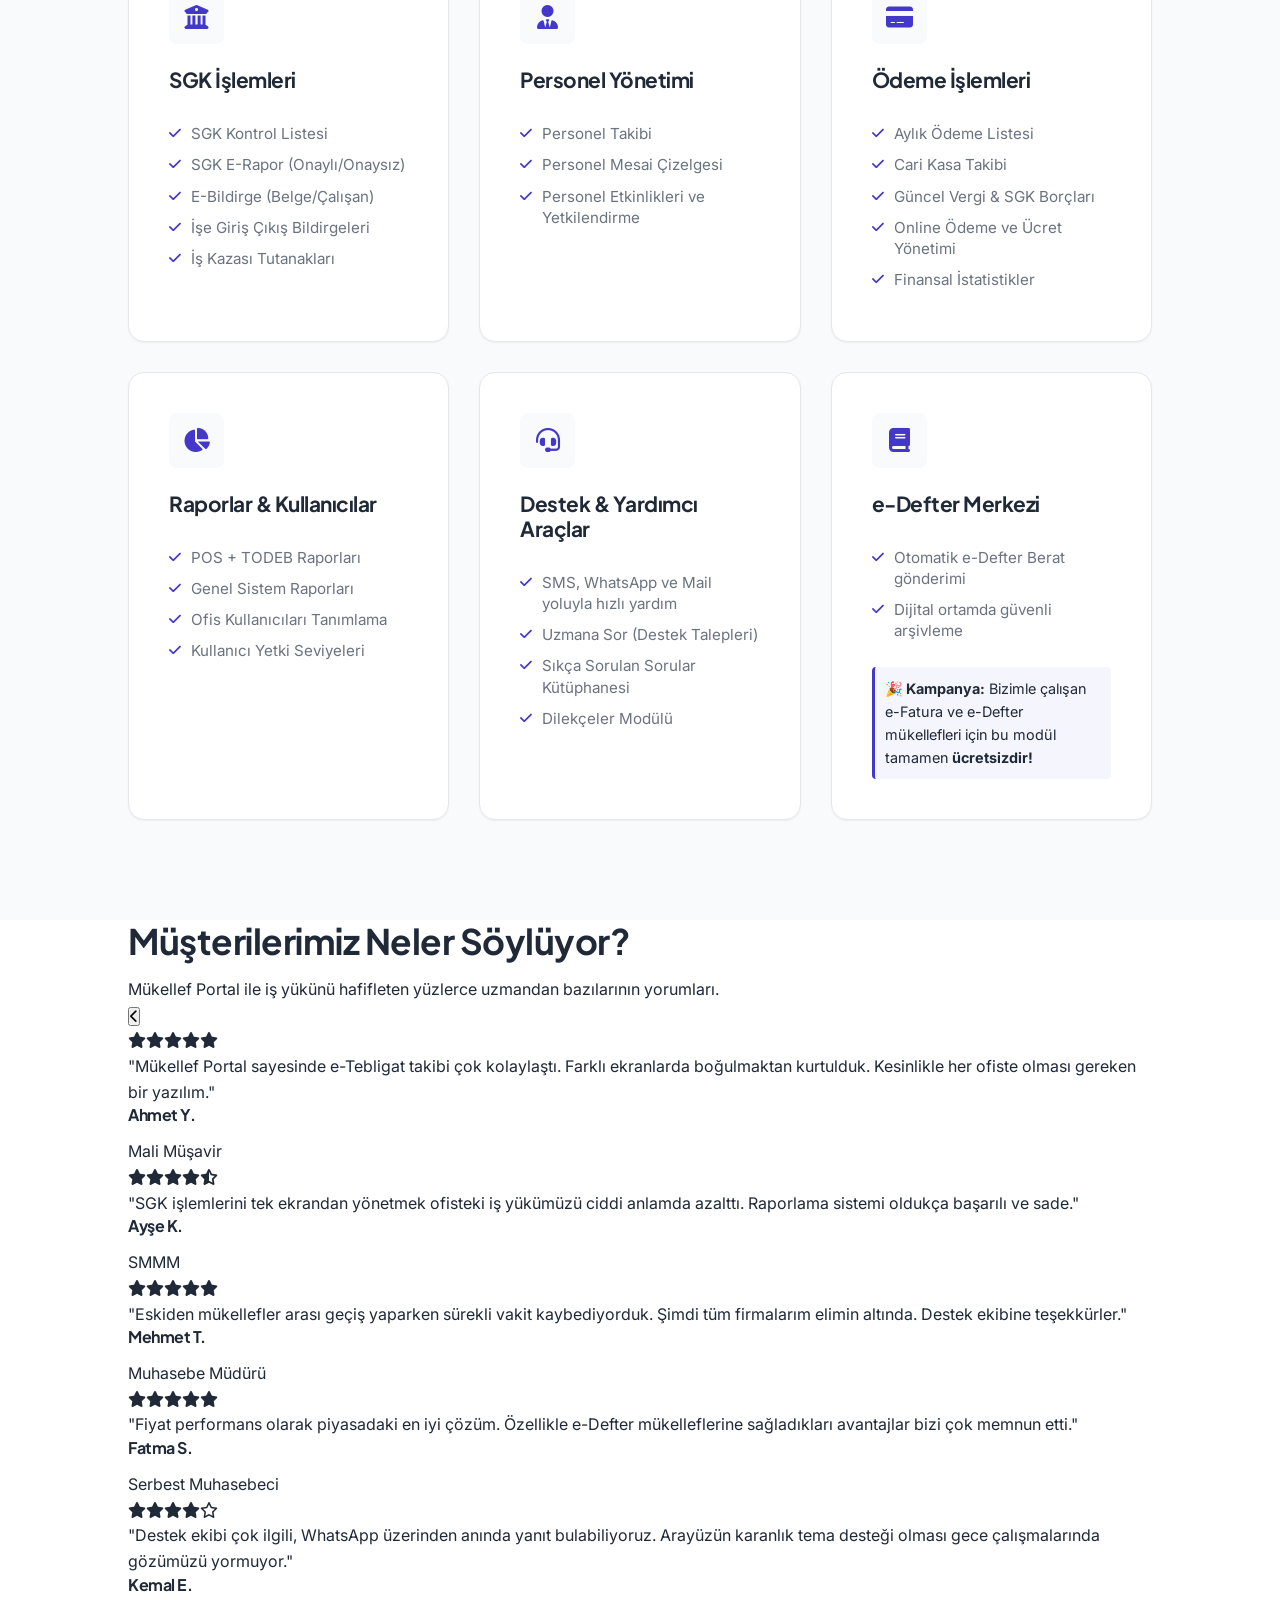
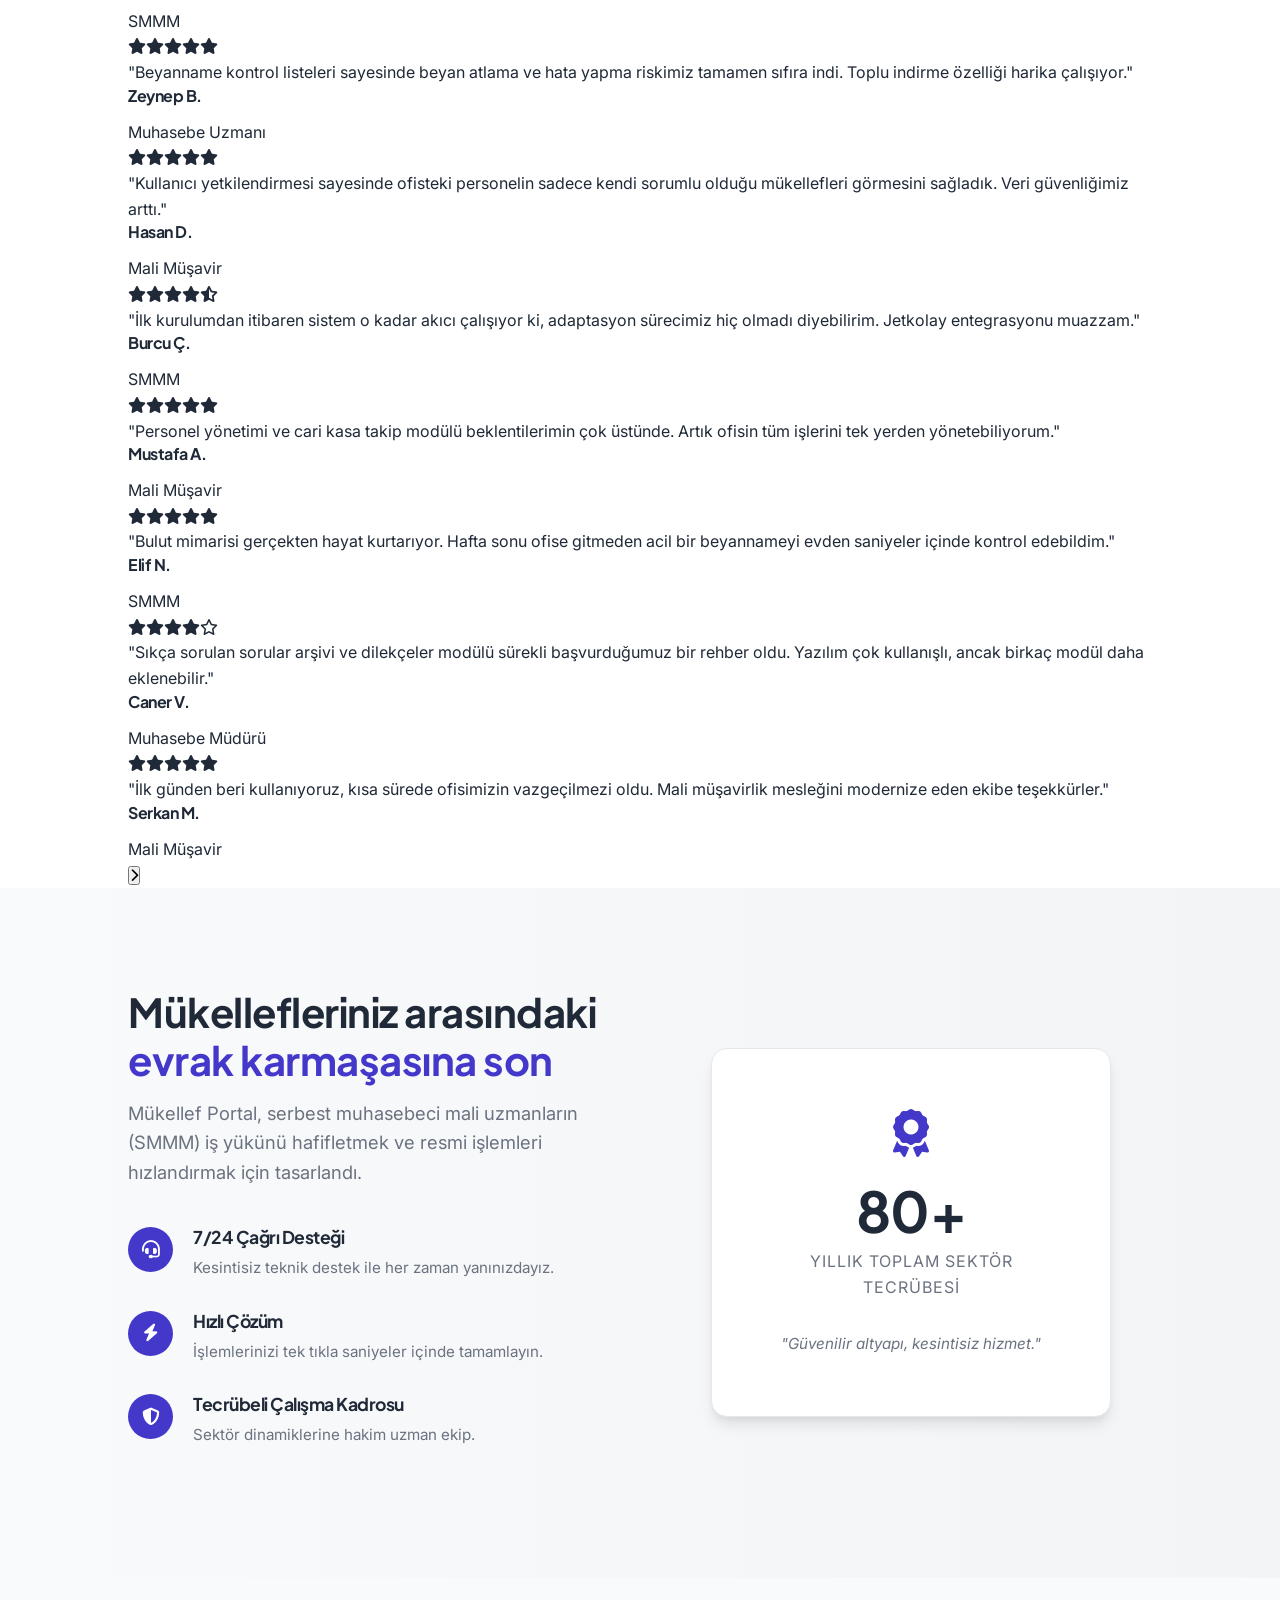
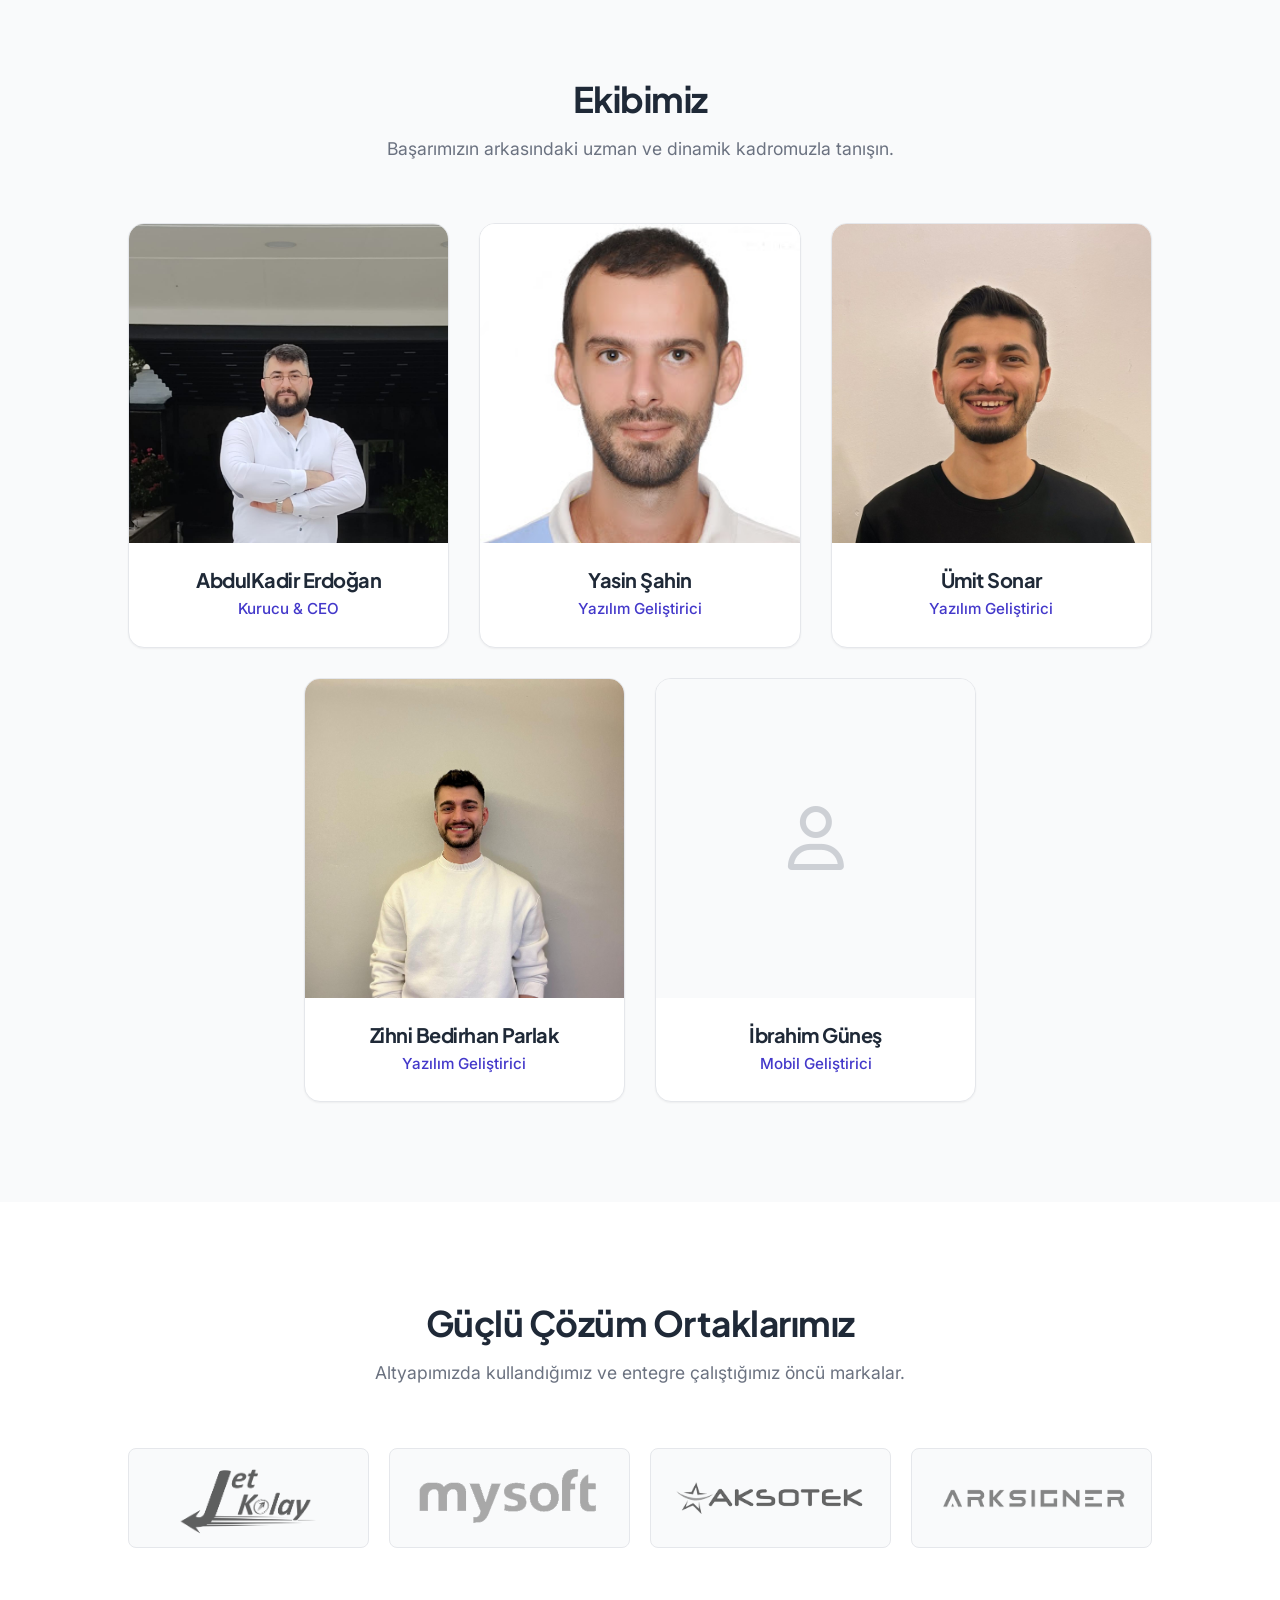
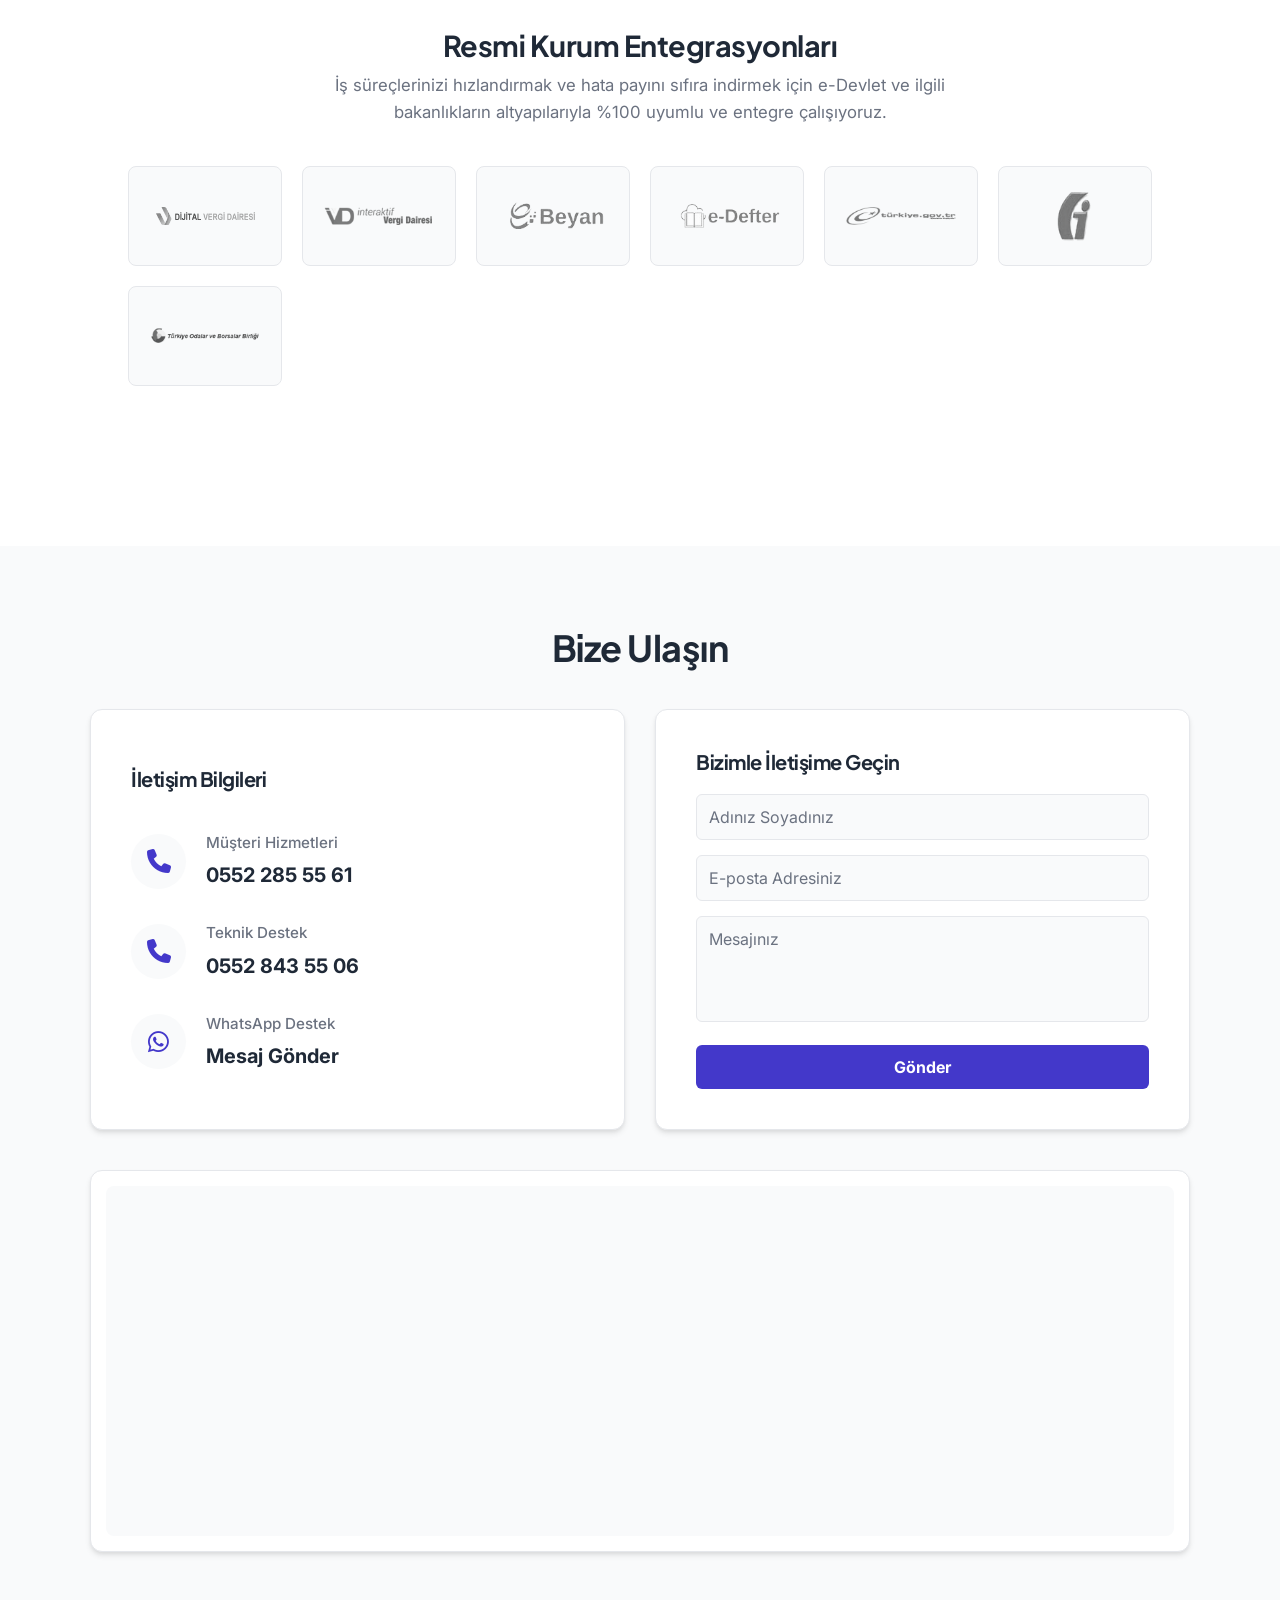
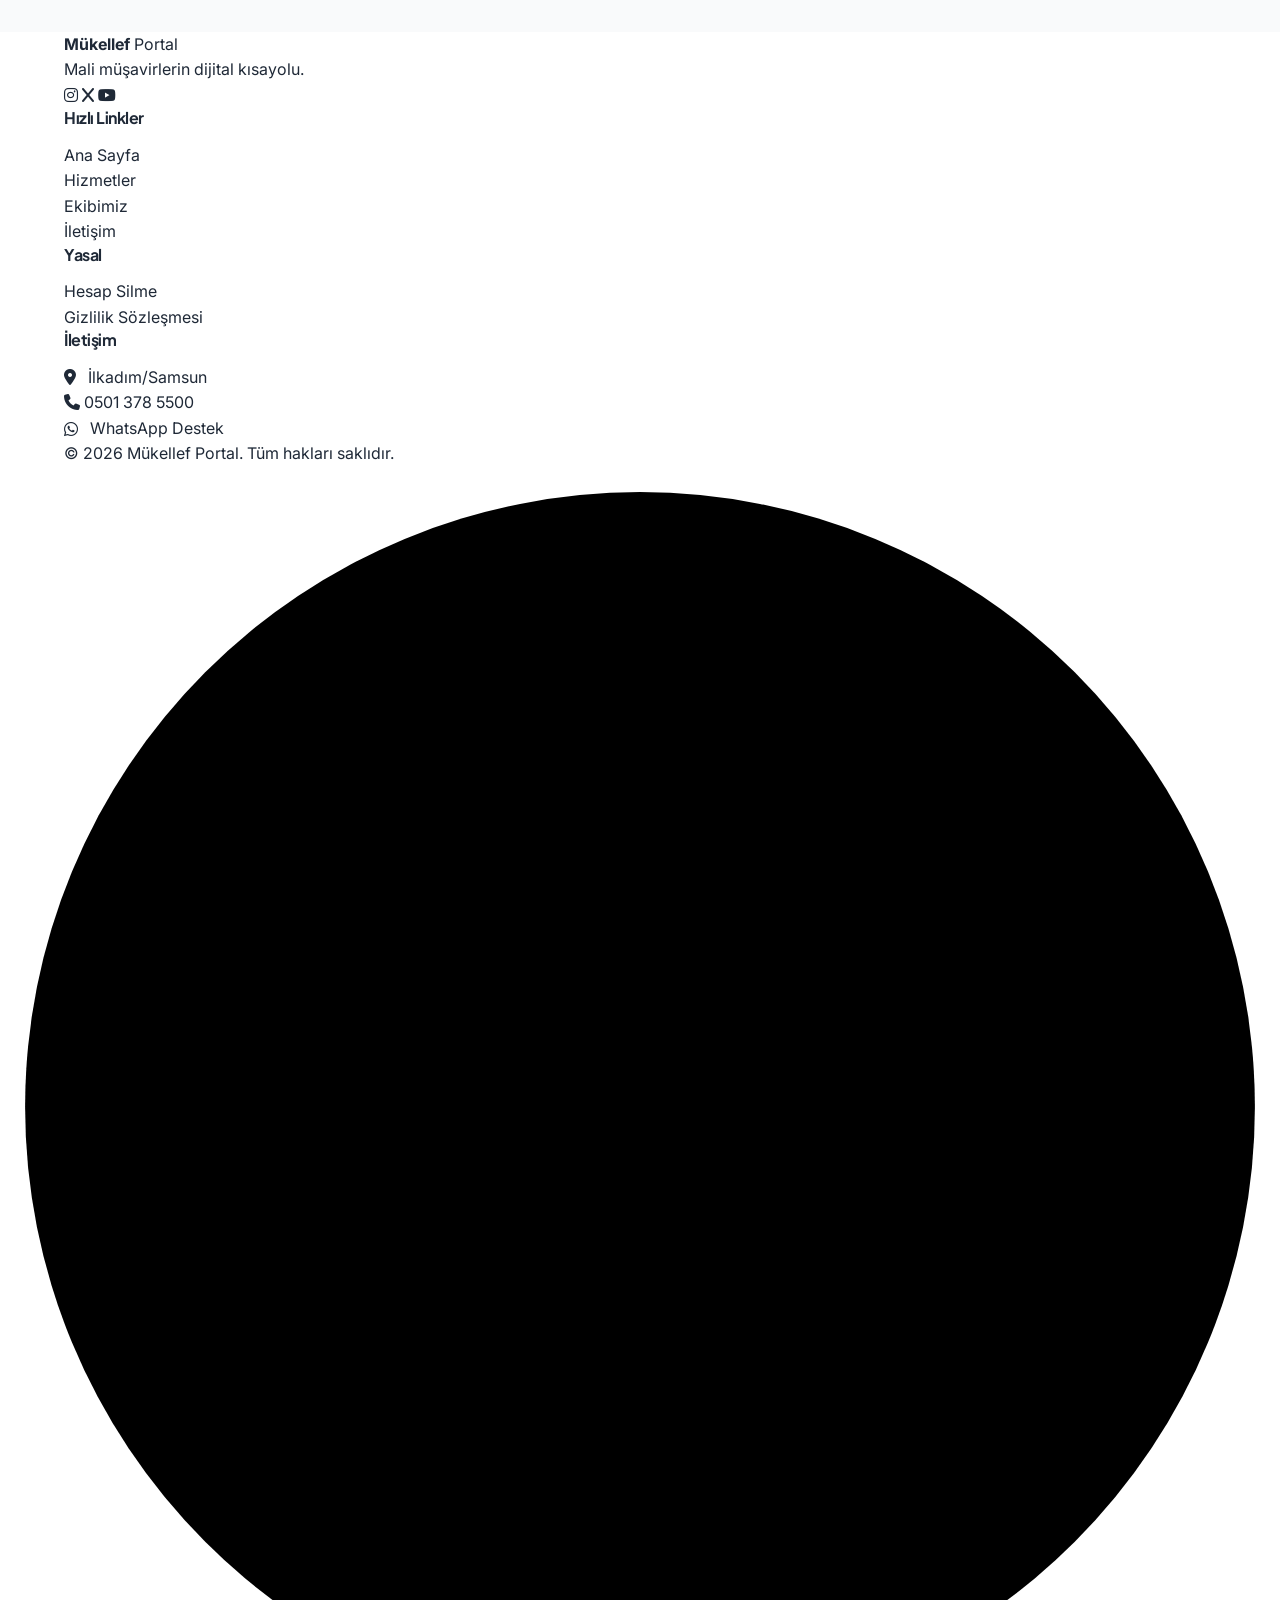
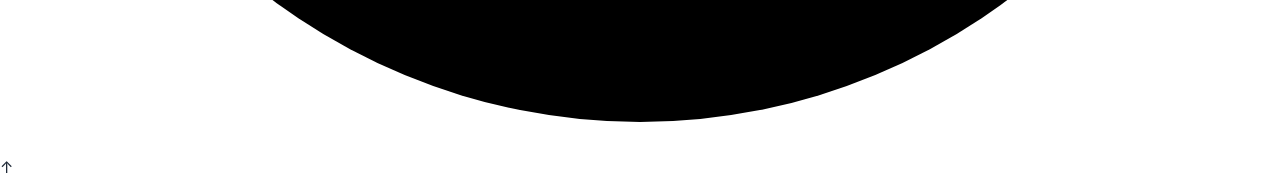
==== commit 056ec5c2: "css düzeltmeleri yapıldı" ====
--- a/public/index.html
+++ b/public/index.html
@@ -5,20 +5,35 @@
     <meta charset="UTF-8">
     <meta name="viewport" content="width=device-width, initial-scale=1.0">
     <title>Mükellef Portal</title>
-    <!-- Google Fonts -->
+    <!-- Google Fonts: Plus Jakarta Sans (Başlıklar) ve Inter (Gövde) -->
+    <!-- Google Fonts: Outfit (Başlıklar) ve Inter (Gövde) -->
+    <link rel="preconnect" href="https://fonts.googleapis.com">
+    <link rel="preconnect" href="https://fonts.gstatic.com" crossorigin>
+    <link href="https://fonts.googleapis.com/css2?family=Inter:wght@400;500;600&family=Outfit:wght@300;800&display=swap"
+        rel="stylesheet">
+    <link
+        href="https://fonts.googleapis.com/css2?family=Inter:wght@300;400;500;600&family=Plus+Jakarta+Sans:wght@500;700;800&display=swap"
+        rel="stylesheet">
+    <link rel="preconnect" href="https://fonts.googleapis.com">
+    <link rel="preconnect" href="https://fonts.gstatic.com" crossorigin>
+
     <link href="https://fonts.googleapis.com/css2?family=Inter:wght@400;500;600;700&display=swap" rel="stylesheet">
-    <!-- FontAwesome -->
+    <link href="https://fonts.googleapis.com/css2?family=Inter:wght@300;400;500;600;700&display=swap" rel="stylesheet">
     <link rel="stylesheet" href="https://cdnjs.cloudflare.com/ajax/libs/font-awesome/6.4.0/css/all.min.css">
-    <!-- CSS -->
-     <link rel="stylesheet" href="css/hero.css">
-    <link rel="stylesheet" href="css/main.css">
-    <link rel="stylesheet" href="css/short-cut.css">
-    <link rel="stylesheet" href="css/footer.css">
-    <link rel="stylesheet" href="css/yorumlar.css">
-    <link rel="stylesheet" href="css/okumasatiri.css">
-    <link rel="stylesheet" href="css/buyukEkran.css">
-
-
+    <!-- 1. Temel Ayarlar ve Değişkenler -->
+    <link rel="stylesheet" href="css/base.css">
+
+    <!-- 2. Sabit Şablon Elemanları (Header, Footer, Scroll Butonu) -->
+    <link rel="stylesheet" href="css/layout.css">
+
+    <!-- 3. Sayfa İçi Büyük Bölümler (Hero, İçerik, Ekip, İletişim vb.) -->
+    <link rel="stylesheet" href="css/sections.css">
+
+    <!-- 4. Özel Bileşenler ve Animasyonlar (Yorumlar vb.) -->
+    <link rel="stylesheet" href="css/components.css">
+
+    <!-- 5. EN SON: Responsive (Büyük Ekran, Tablet ve Mobil Sorguları) -->
+    <link rel="stylesheet" href="css/responsive.css">
 </head>
 
 <body>
@@ -78,22 +93,6 @@
                 </div>
                 <div class="floating-card card-4 float-anim delay-3">
                     <i class="fa-regular fa-bell"></i> Hızlı Bildirim
-                </div>
-
-                <!-- 2K EKRANLAR İÇİN EKLENEN YENİ KARTLAR (Gizli Başlar) -->
-                <div class="floating-card card-5 float-anim delay-2 extra-card-2k">
-                    <i class="fa-solid fa-cloud-arrow-up"></i> Bulut Arşiv
-                </div>
-                <div class="floating-card card-6 float-anim delay-1 extra-card-2k">
-                    <i class="fa-solid fa-users-gear"></i> Personel Yetkileri
-                </div>
-
-                <!-- 4K EKRANLAR İÇİN EKLENEN YENİ KARTLAR (Gizli Başlar) -->
-                <div class="floating-card card-7 float-anim delay-3 extra-card-4k">
-                    <i class="fa-solid fa-chart-pie"></i> Gelişmiş Raporlama
-                </div>
-                <div class="floating-card card-8 float-anim extra-card-4k">
-                    <i class="fa-solid fa-shield-halved"></i> Üstün Güvenlik
                 </div>
             </div>
         </div>
@@ -783,11 +782,11 @@
 
             <!-- ÜST KISIM: Sol (İletişim) ve Sağ (Form) Kutuları -->
             <div class="contact-cards">
-                
+
                 <!-- SOL KUTU: İletişim Bilgileri -->
                 <div class="contact-phone-card">
                     <h3>İletişim Bilgileri</h3>
-                    
+
                     <div class="contact-item">
                         <a href="tel:+905522855561" class="contact-icon">
                             <i class="fa-solid fa-phone"></i>
@@ -809,12 +808,14 @@
                     </div>
 
                     <div class="contact-item">
-                        <a href="https://wa.me/905522855561?text=Merhaba,%20Mükellef%20Portal%20hakkında%20bilgi%20almak%20istiyorum." target="_blank" class="contact-icon whatsapp-icon">
+                        <a href="https://wa.me/905522855561?text=Merhaba,%20Mükellef%20Portal%20hakkında%20bilgi%20almak%20istiyorum."
+                            target="_blank" class="contact-icon whatsapp-icon">
                             <i class="fa-brands fa-whatsapp"></i>
                         </a>
                         <div class="contact-text">
                             <span class="contact-label">WhatsApp Destek</span>
-                            <a href="https://wa.me/905522855561?text=Merhaba,%20Mükellef%20Portal%20hakkında%20bilgi%20almak%20istiyorum." target="_blank">Mesaj Gönder</a>
+                            <a href="https://wa.me/905522855561?text=Merhaba,%20Mükellef%20Portal%20hakkında%20bilgi%20almak%20istiyorum."
+                                target="_blank">Mesaj Gönder</a>
                         </div>
                     </div>
                 </div>
@@ -834,17 +835,12 @@
 
             <!-- ALT KISIM: Uzunca Boydan Boya Harita -->
             <div class="contact-map-container animate-on-scroll delay-1">
-                <iframe 
-                    src="https://maps.google.com/maps?q=41.297399,36.332208&t=&z=16&ie=UTF8&iwloc=&output=embed" 
-                    width="100%" 
-                    height="350" 
-                    style="border:0;" 
-                    allowfullscreen="" 
-                    loading="lazy" 
+                <iframe src="https://maps.google.com/maps?q=41.297399,36.332208&t=&z=16&ie=UTF8&iwloc=&output=embed"
+                    width="100%" height="350" style="border:0;" allowfullscreen="" loading="lazy"
                     referrerpolicy="no-referrer-when-downgrade">
                 </iframe>
             </div>
-            
+
         </div>
     </section>
 
--- a/public/css/base.css
+++ b/public/css/base.css
@@ -0,0 +1,225 @@
+/* --- Tema Değişkenleri (Light & Dark) --- */
+:root {
+    --primary-color: #312e81;
+    --primary-light: #3730a3;
+    --accent-color: #4338ca;
+    --text-dark: #1f2937;
+    --text-gray: #6b7280;
+    --bg-white: #ffffff;
+    --bg-light: #f9fafb;
+    --bg-section: #f3f4f6;
+    --border-color: #e5e7eb;
+    --shadow-sm: 0 1px 2px 0 rgba(0, 0, 0, 0.05);
+    --shadow-md: 0 4px 6px -1px rgba(0, 0, 0, 0.1), 0 2px 4px -1px rgba(0, 0, 0, 0.06);
+    --shadow-lg: 0 10px 15px -3px rgba(0, 0, 0, 0.1), 0 4px 6px -2px rgba(0, 0, 0, 0.05);
+    --radius-md: 8px;
+    --radius-lg: 16px;
+    --transition: all 0.3s ease;
+    --gradient-hero: linear-gradient(135deg, rgba(249, 250, 251, 1) 0%, rgba(243, 244, 246, 1) 100%);
+    --gradient-info: linear-gradient(90deg, rgba(249, 250, 251, 1) 0%, rgba(243, 244, 246, 1) 100%);
+}
+
+[data-theme="dark"] {
+    --primary-color: #6366f1;
+    --primary-light: #818cf8;
+    --accent-color: #6366f1;
+    --text-dark: #f9fafb;
+    --text-gray: #9ca3af;
+    --bg-white: #111827;
+    --bg-light: #1f2937;
+    --bg-section: #374151;
+    --border-color: #374151;
+    --shadow-sm: 0 1px 2px 0 rgba(0, 0, 0, 0.5);
+    --shadow-md: 0 4px 6px -1px rgba(0, 0, 0, 0.6);
+    --shadow-lg: 0 10px 15px -3px rgba(0, 0, 0, 0.7);
+    --gradient-hero: linear-gradient(135deg, #111827 0%, #1f2937 100%);
+    --gradient-info: linear-gradient(90deg, #111827 0%, #1f2937 100%);
+}
+
+/* --- Reset & Base --- */
+* {
+    margin: 0;
+    padding: 0;
+    box-sizing: border-box;
+}
+
+html {
+    scroll-behavior: smooth;
+}
+
+body {
+    font-family: 'Inter', sans-serif;
+    color: var(--text-dark);
+    line-height: 1.6;
+    background-color: var(--bg-white);
+    overflow-x: hidden;
+    transition: background-color 0.4s ease, color 0.4s ease;
+}
+
+a {
+    text-decoration: none;
+    color: inherit;
+}
+
+ul {
+    list-style: none;
+    padding: 0;
+    margin: 0;
+}
+
+img {
+    max-width: 100%;
+    height: auto;
+}
+
+/* --- Düzen Sınıfları --- */
+.container {
+    width: 100%;
+    max-width: 1200px;
+    margin: 0 auto;
+    padding: 0 24px;
+}
+
+.container-fluid {
+    width: 100%;
+    padding: 0 10%;
+}
+
+.bg-light {
+    background-color: var(--bg-light);
+}
+
+.bg-white {
+    background-color: var(--bg-white);
+}
+
+.border-y {
+    border-top: 1px solid var(--border-color);
+    border-bottom: 1px solid var(--border-color);
+}
+
+/* --- Tipografi --- */
+h1,
+h2,
+h3,
+h4,
+.intro-title,
+.contact-title {
+    font-family: 'Plus Jakarta Sans', sans-serif;
+    /* Poppins yerine bu geldi */
+    font-weight: 700;
+    line-height: 1.2;
+    margin-bottom: 15px;
+    letter-spacing: -0.5px;
+}
+
+.hero-content h1 {
+    font-weight: 800; /* Plus Jakarta Sans'ın ekstra kalın hali başlıkta çok güçlü durur */
+}
+
+h2 {
+    font-size: 2.2rem;
+    color: var(--text-dark);
+}
+
+.section-title {
+    text-align: center;
+    margin-bottom: 60px;
+}
+
+.section-title p {
+    color: var(--text-gray);
+    font-size: 1.1rem;
+}
+
+.text-accent {
+    color: var(--accent-color);
+}
+
+/* --- Butonlar --- */
+.btn {
+    display: inline-flex;
+    align-items: center;
+    justify-content: center;
+    padding: 12px 28px;
+    border-radius: var(--radius-md);
+    font-weight: 500;
+    transition: var(--transition);
+    cursor: pointer;
+    gap: 8px;
+    border: none;
+    font-size: 1rem;
+    text-align: center;
+    white-space: nowrap;
+}
+
+.btn-primary {
+    background-color: var(--accent-color);
+    color: white;
+    transition: all 0.3s ease;
+}
+
+.btn-primary:hover,
+.hero-content .btn-primary:hover,
+.contact-submit-btn:hover {
+    background-color: var(--primary-light);
+    transform: translateY(-5px);
+    box-shadow: 0 10px 20px rgba(67, 56, 202, 0.3);
+}
+
+.btn-outline {
+    background-color: transparent;
+    border: 1px solid var(--border-color);
+    color: var(--text-dark);
+}
+
+.btn-outline:hover {
+    border-color: var(--text-gray);
+    background-color: var(--bg-light);
+    transform: translateY(-2px);
+}
+
+.btn-white {
+    background-color: var(--bg-white);
+    color: var(--text-dark);
+    border: 1px solid var(--border-color);
+}
+
+.btn-white:hover {
+    box-shadow: var(--shadow-md);
+    transform: translateY(-2px);
+}
+
+.link-btn {
+    color: var(--accent-color);
+    font-weight: 500;
+    font-size: 0.95rem;
+    display: inline-flex;
+    align-items: center;
+    gap: 8px;
+    margin-top: auto;
+}
+
+.link-btn:hover {
+    gap: 12px;
+}
+
+.theme-toggle-btn {
+    background: transparent;
+    border: none;
+    color: var(--text-dark);
+    font-size: 1.3rem;
+    cursor: pointer;
+    width: 40px;
+    height: 40px;
+    border-radius: 50%;
+    display: flex;
+    align-items: center;
+    justify-content: center;
+    transition: var(--transition);
+}
+
+.theme-toggle-btn:hover {
+    background-color: var(--bg-light);
+    color: var(--accent-color);
+}
--- a/public/css/sections.css
+++ b/public/css/sections.css
@@ -0,0 +1,848 @@
+/* --- HERO SECTION --- */
+.hero {
+    min-height: 100vh;
+    display: flex;
+    align-items: center;
+    padding-top: 80px;
+    background: var(--gradient-hero);
+    position: relative;
+    overflow: hidden;
+    transition: background 0.4s ease;
+}
+
+.hero-container {
+    display: flex;
+    align-items: center;
+    justify-content: space-between;
+    gap: 60px;
+}
+
+.hero-content {
+    flex: 1;
+    max-width: 800px;
+    padding-left: 2%;
+}
+
+/* --- HERO SECTION BAŞLIK AYARLARI --- */
+.hero-content h1 {
+    font-family: 'Outfit', sans-serif; /* Teknolojik ve modern font eklendi */
+    font-weight: 300; /* "Mali Müşavirlerin Dijital Ofisi" kısmı İNCE yapıldı */
+    font-size: 4rem; 
+    line-height: 1.1; 
+    letter-spacing: -1.5px; 
+    margin-bottom: 25px; 
+    color: var(--text-dark); 
+    background: none !important; 
+    padding: 0 !important; 
+}
+
+.hero-content h1 span {
+    font-family: 'Outfit', sans-serif;
+    font-weight: 800; /* "Tüm Süreçleriniz Tek Ekranda" kısmı KALIN (Vurgulu) yapıldı */
+    color: var(--accent-color); 
+    display: block; 
+    margin-top: 8px; 
+    background: none !important; 
+    padding: 0 !important; 
+}
+
+.hero-content p {
+    color: var(--text-gray);
+    margin-bottom: 35px;
+    font-size: 1.15rem;
+}
+
+.hero-buttons {
+    display: flex;
+    gap: 15px;
+    flex-wrap: wrap;
+}
+
+.hero-visual {
+    flex: 1;
+    position: relative;
+    height: 600px;
+    display: flex;
+    justify-content: center;
+    align-items: center;
+}
+
+.hero-visual::before {
+    content: '';
+    position: absolute;
+    width: 500px;
+    height: 500px;
+    background-image: radial-gradient(var(--text-gray) 2px, transparent 2px);
+    background-size: 24px 24px;
+    opacity: 0.2;
+    border-radius: 50%;
+    filter: blur(1px);
+}
+
+.floating-card {
+    background: var(--bg-white);
+    padding: 16px 28px;
+    border-radius: var(--radius-md);
+    box-shadow: var(--shadow-lg);
+    display: flex;
+    align-items: center;
+    gap: 12px;
+    font-weight: 500;
+    font-size: 1.05rem;
+    position: absolute;
+    color: var(--text-dark);
+    white-space: nowrap;
+    z-index: 2;
+    border: 1px solid var(--border-color);
+}
+
+.floating-card i {
+    color: var(--accent-color);
+    font-size: 1.3rem;
+    background: var(--bg-light);
+    padding: 12px;
+    border-radius: 6px;
+}
+
+.card-1 {
+    top: 15%;
+    right: 25%;
+}
+
+.card-2 {
+    top: 40%;
+    right: 5%;
+}
+
+.card-3 {
+    bottom: 30%;
+    right: 35%;
+}
+
+.card-4 {
+    bottom: 10%;
+    right: 10%;
+}
+
+.extra-card-2k,
+.extra-card-4k {
+    display: none !important;
+}
+
+/* --- İÇERİK BÖLÜMLERİ --- */
+.services-intro {
+    padding: 120px 0 80px;
+}
+
+.intro-container {
+    display: flex;
+    align-items: center;
+    justify-content: space-between;
+    gap: 50px;
+}
+
+.intro-content {
+    flex: 1;
+    max-width: 600px;
+}
+
+.badge-soft {
+    display: inline-block;
+    padding: 8px 16px;
+    background-color: rgba(67, 56, 202, 0.1);
+    color: var(--accent-color);
+    border-radius: 20px;
+    font-size: 0.85rem;
+    font-weight: 700;
+    letter-spacing: 0.5px;
+    margin-bottom: 25px;
+}
+
+[data-theme="dark"] .badge-soft {
+    background-color: rgba(99, 102, 241, 0.15);
+}
+
+.intro-title {
+    font-size: 2.8rem;
+    line-height: 1.2;
+    margin-bottom: 25px;
+    color: var(--text-dark);
+}
+
+.intro-desc {
+    font-size: 1.15rem;
+    color: var(--text-gray);
+    line-height: 1.7;
+    margin-bottom: 35px;
+}
+
+.intro-buttons {
+    display: flex;
+    gap: 15px;
+    margin-bottom: 30px;
+}
+
+.social-proof {
+    display: flex;
+    align-items: center;
+    gap: 15px;
+}
+
+.social-proof .stars {
+    color: #facc15;
+    font-size: 1rem;
+}
+
+.social-proof span {
+    font-size: 0.9rem;
+    color: var(--text-gray);
+    font-style: italic;
+}
+
+.intro-visual {
+    flex: 1;
+    display: flex;
+    justify-content: flex-end;
+}
+
+.mockup-box {
+    border-radius: var(--radius-lg);
+    box-shadow: var(--shadow-lg);
+    border: 4px solid var(--border-color);
+    overflow: hidden;
+    background-color: var(--bg-light);
+}
+
+.panel-img {
+    display: block;
+    width: 100%;
+    max-width: 350px;
+    height: auto;
+}
+
+.stats-bar {
+    padding: 40px 0;
+}
+
+.stats-container {
+    display: flex;
+    justify-content: space-around;
+    align-items: center;
+    flex-wrap: wrap;
+    gap: 20px;
+}
+
+.stat-item {
+    text-align: center;
+    display: flex;
+    flex-direction: column;
+    gap: 5px;
+}
+
+.stat-number {
+    font-size: 2.5rem;
+    font-weight: 700;
+    color: var(--text-dark);
+    line-height: 1;
+}
+
+.stat-text {
+    font-size: 1rem;
+    color: var(--text-gray);
+    font-weight: 500;
+}
+
+.services-grid-section {
+    padding: 80px 0 100px;
+}
+
+.services-grid {
+    display: grid;
+    grid-template-columns: repeat(auto-fit, minmax(280px, 1fr));
+    justify-content: center;
+    gap: 30px;
+}
+
+.service-card {
+    max-width: 400px;
+    width: 100%;
+    margin: 0 auto;
+    background: var(--bg-white);
+    padding: 40px;
+    border-radius: var(--radius-lg);
+    box-shadow: var(--shadow-sm);
+    border: 1px solid var(--border-color);
+    transition: transform 0.3s ease, border-color 0.3s ease, box-shadow 0.3s ease;
+    display: flex;
+    flex-direction: column;
+}
+
+.service-card:hover {
+    transform: translateY(-8px) scale(1.03);
+    box-shadow: var(--shadow-lg);
+    border-color: var(--accent-color);
+}
+
+.service-card .icon-box {
+    width: 55px;
+    height: 55px;
+    background-color: var(--bg-light);
+    color: var(--accent-color);
+    display: flex;
+    align-items: center;
+    justify-content: center;
+    border-radius: var(--radius-md);
+    font-size: 1.5rem;
+    margin-bottom: 24px;
+}
+
+.service-card h3 {
+    font-size: 1.3rem;
+    margin-bottom: 15px;
+    color: var(--text-dark);
+}
+
+.service-card p {
+    color: var(--text-gray);
+    margin-bottom: 24px;
+    font-size: 1rem;
+    flex-grow: 1;
+}
+
+.service-card ul.feature-list {
+    margin-top: 15px;
+    text-align: left;
+}
+
+.service-card ul.feature-list li {
+    margin-bottom: 10px;
+    font-size: 0.95rem;
+    color: var(--text-gray);
+    display: flex;
+    align-items: flex-start;
+    line-height: 1.4;
+}
+
+.service-card ul.feature-list li i {
+    color: var(--accent-color);
+    margin-top: 4px;
+    margin-right: 10px;
+    font-size: 0.85rem;
+}
+
+.info-section {
+    padding: 100px 0;
+    background: var(--gradient-info);
+    transition: background 0.4s ease;
+}
+
+.info-container {
+    display: flex;
+    align-items: center;
+    gap: 60px;
+}
+
+.info-content {
+    flex: 1;
+}
+
+.info-content h2 {
+    font-size: 2.5rem;
+    color: var(--text-dark);
+}
+
+.info-content h2 span {
+    color: var(--accent-color);
+}
+
+.info-content .subtitle {
+    color: var(--text-gray);
+    margin-bottom: 40px;
+    font-size: 1.15rem;
+}
+
+.features-list li {
+    display: flex;
+    gap: 20px;
+    margin-bottom: 30px;
+}
+
+.feature-icon {
+    width: 45px;
+    height: 45px;
+    border-radius: 50%;
+    background-color: var(--accent-color);
+    color: white;
+    display: flex;
+    align-items: center;
+    justify-content: center;
+    flex-shrink: 0;
+    font-size: 1.1rem;
+}
+
+.features-list h4 {
+    margin-bottom: 8px;
+    font-size: 1.1rem;
+    color: var(--text-dark);
+}
+
+.features-list p {
+    color: var(--text-gray);
+    font-size: 0.95rem;
+}
+
+.info-visual {
+    flex: 1;
+    display: flex;
+    justify-content: center;
+}
+
+.experience-card {
+    background: var(--bg-white);
+    padding: 60px 50px;
+    border-radius: var(--radius-lg);
+    text-align: center;
+    box-shadow: var(--shadow-lg);
+    width: 100%;
+    max-width: 400px;
+    border-top: 5px solid var(--accent-color);
+    border: 1px solid var(--border-color);
+}
+
+.experience-card i {
+    font-size: 3rem;
+    color: var(--accent-color);
+    margin-bottom: 20px;
+}
+
+.experience-card h3 {
+    font-size: 3.5rem;
+    margin-bottom: 5px;
+    color: var(--text-dark);
+}
+
+.experience-card p {
+    font-size: 1rem;
+    color: var(--text-gray);
+    letter-spacing: 1px;
+    margin-bottom: 30px;
+}
+
+.quote-italic {
+    font-style: italic;
+    color: var(--text-gray);
+    font-size: 0.95rem;
+}
+
+.cta {
+    padding: 100px 0;
+    background-color: var(--bg-light);
+    border-top: 1px solid var(--border-color);
+    border-bottom: 1px solid var(--border-color);
+}
+
+.cta-icon {
+    font-size: 2.5rem;
+    color: var(--accent-color);
+    margin-bottom: 20px;
+}
+
+.cta-subtitle {
+    color: var(--accent-color);
+    font-weight: 700;
+    font-size: 0.9rem;
+    letter-spacing: 1.5px;
+    margin-bottom: 15px;
+    text-transform: uppercase;
+}
+
+.cta h2 {
+    margin-bottom: 40px;
+    font-size: 2.2rem;
+    color: var(--text-dark);
+}
+
+.cta-buttons {
+    display: flex;
+    justify-content: center;
+    gap: 20px;
+    flex-wrap: wrap;
+}
+
+.page-intro {
+    padding: 180px 0 100px;
+    background: var(--gradient-hero);
+    transition: background 0.4s ease;
+    border-bottom: 1px solid var(--border-color);
+}
+
+.page-intro .text-center {
+    text-align: center;
+}
+
+.page-intro h1 {
+    font-size: 3rem;
+    margin-bottom: 25px;
+}
+
+.intro-text {
+    max-width: 800px;
+    margin: 0 auto;
+    font-size: 1.15rem;
+    color: var(--text-gray);
+    line-height: 1.8;
+}
+
+.team-section {
+    padding: 100px 0;
+}
+
+.team-grid {
+    display: flex;
+    flex-wrap: wrap;
+    justify-content: center;
+    gap: 30px;
+}
+
+.team-card {
+    width: calc(33.333% - 20px);
+    max-width: 380px;
+    background: var(--bg-white);
+    border: 1px solid var(--border-color);
+    border-radius: var(--radius-lg);
+    overflow: hidden;
+    box-shadow: var(--shadow-sm);
+    transition: var(--transition);
+    text-align: center;
+}
+
+.team-card:hover {
+    box-shadow: var(--shadow-lg);
+    border-color: var(--accent-color);
+}
+
+.team-img-box {
+    width: 100%;
+    aspect-ratio: 1/1;
+    background-color: var(--bg-light);
+    display: flex;
+    align-items: center;
+    justify-content: center;
+    overflow: hidden;
+}
+
+.team-img-box img {
+    width: 100%;
+    height: 100%;
+    object-fit: cover;
+    object-position: top center;
+    transition: transform 0.5s ease;
+}
+
+.team-card:hover .team-img-box img {
+    transform: scale(1.05);
+}
+
+.placeholder-icon {
+    font-size: 4rem;
+    color: var(--text-gray);
+    opacity: 0.3;
+}
+
+.team-info {
+    padding: 25px 20px;
+    position: relative;
+}
+
+.member-details {
+    transition: transform 0.4s ease;
+}
+
+.team-card:hover .member-details {
+    transform: translateY(-12px);
+}
+
+.member-details h4 {
+    font-size: 1.25rem;
+    color: var(--text-dark);
+    margin-bottom: 5px;
+}
+
+.member-details p {
+    color: var(--accent-color);
+    font-size: 0.95rem;
+    font-weight: 500;
+}
+
+.member-social {
+    position: absolute;
+    bottom: 8px;
+    left: 0;
+    width: 100%;
+    opacity: 0;
+    visibility: hidden;
+    transform: translateY(15px);
+    transition: all 0.4s ease;
+    text-align: center;
+}
+
+.team-card:hover .member-social {
+    opacity: 1;
+    visibility: visible;
+    transform: translateY(0);
+}
+
+.linkedin-btn {
+    display: inline-flex;
+    align-items: center;
+    gap: 6px;
+    color: #0a66c2;
+    font-weight: 600;
+    font-size: 0.95rem;
+    transition: var(--transition);
+}
+
+.linkedin-btn i {
+    font-size: 1.1rem;
+}
+
+.linkedin-btn:hover {
+    color: var(--primary-color);
+    text-decoration: underline;
+}
+
+[data-theme="dark"] .linkedin-btn {
+    color: #38bdf8;
+}
+
+[data-theme="dark"] .linkedin-btn:hover {
+    color: var(--primary-light);
+}
+
+.partners-section {
+    padding: 100px 0;
+    background-color: var(--bg-white);
+}
+
+.partners-grid {
+    display: grid;
+    grid-template-columns: repeat(auto-fit, minmax(150px, 1fr));
+    gap: 20px;
+    align-items: center;
+}
+
+.partner-card {
+    height: 100px;
+    background-color: var(--bg-light);
+    border: 1px solid var(--border-color);
+    border-radius: var(--radius-md);
+    display: flex;
+    align-items: center;
+    justify-content: center;
+    transition: var(--transition);
+    color: var(--text-gray);
+    font-weight: 600;
+    overflow: hidden;
+    padding: 15px;
+}
+
+.partner-card:hover {
+    background-color: var(--bg-white);
+    box-shadow: var(--shadow-md);
+    border-color: var(--accent-color);
+}
+
+.partner-card img {
+    max-width: 100%;
+    max-height: 100%;
+    object-fit: contain;
+    filter: grayscale(100%);
+    opacity: 0.7;
+    transition: var(--transition);
+}
+
+.partner-card:hover img {
+    filter: grayscale(0%);
+    opacity: 1;
+}
+
+/* --- İLETİŞİM --- */
+.contact-section {
+    padding: 80px 20px;
+    background-color: var(--bg-light);
+    margin-top: 60px;
+    transition: background-color 0.4s ease;
+}
+
+.contact-wrap {
+    max-width: 1100px;
+    margin: 0 auto;
+    text-align: center;
+}
+
+.contact-title {
+    color: var(--text-dark);
+    font-size: 36px;
+    margin-bottom: 40px;
+    font-weight: 700;
+}
+
+.contact-cards {
+    display: flex;
+    flex-wrap: wrap;
+    gap: 30px;
+    justify-content: center;
+    text-align: left;
+}
+
+.contact-phone-card {
+    flex: 1;
+    min-width: 280px;
+    background-color: var(--bg-white);
+    padding: 40px;
+    border-radius: 12px;
+    box-shadow: var(--shadow-md);
+    border: 1px solid var(--border-color);
+    transition: background-color 0.4s ease;
+    display: flex;
+    flex-direction: column;
+    justify-content: center;
+    gap: 30px;
+}
+
+.contact-phone-card h3 {
+    color: var(--text-dark);
+    font-size: 20px;
+    margin-bottom: 10px;
+    text-align: left;
+}
+
+.contact-item {
+    display: flex;
+    align-items: center;
+    gap: 20px;
+}
+
+.contact-icon {
+    width: 55px;
+    height: 55px;
+    background-color: var(--bg-light);
+    border-radius: 50%;
+    display: flex;
+    align-items: center;
+    justify-content: center;
+    font-size: 1.5rem;
+    color: var(--accent-color);
+    transition: var(--transition);
+    flex-shrink: 0;
+}
+
+.contact-item:hover .contact-icon {
+    background-color: var(--accent-color);
+    color: white;
+    transform: scale(1.1);
+}
+
+.contact-text {
+    display: flex;
+    flex-direction: column;
+    text-align: left;
+}
+
+.contact-text .contact-label {
+    color: var(--text-gray);
+    font-size: 0.95rem;
+    margin-bottom: 4px;
+    font-weight: 500;
+}
+
+.contact-text a {
+    color: var(--text-dark);
+    text-decoration: none;
+    font-size: 1.25rem;
+    font-weight: 700;
+    transition: color 0.3s ease;
+}
+
+.contact-text a:hover {
+    color: var(--accent-color);
+}
+
+.contact-form-card {
+    flex: 1;
+    min-width: 280px;
+    background-color: var(--bg-white);
+    padding: 40px;
+    border-radius: 12px;
+    box-shadow: var(--shadow-md);
+    border: 1px solid var(--border-color);
+    transition: background-color 0.4s ease;
+}
+
+.contact-form-card h3 {
+    color: var(--text-dark);
+    margin-bottom: 20px;
+    font-size: 20px;
+}
+
+.contact-form-card input,
+.contact-form-card textarea {
+    width: 100%;
+    padding: 12px;
+    margin-bottom: 15px;
+    border: 1px solid var(--border-color);
+    border-radius: 6px;
+    box-sizing: border-box;
+    background-color: var(--bg-light);
+    color: var(--text-dark);
+    font-family: inherit;
+    font-size: 1rem;
+    transition: border-color 0.3s ease, background-color 0.4s ease;
+}
+
+.contact-form-card textarea {
+    resize: none;
+}
+
+.contact-form-card input::placeholder,
+.contact-form-card textarea::placeholder {
+    color: var(--text-gray);
+    opacity: 1;
+}
+
+.contact-form-card input:focus,
+.contact-form-card textarea:focus {
+    outline: none;
+    border-color: var(--accent-color);
+}
+
+.contact-submit-btn {
+    width: 100%;
+    padding: 12px;
+    background-color: var(--accent-color);
+    color: #ffffff;
+    border: none;
+    border-radius: 6px;
+    font-weight: 700;
+    font-size: 1rem;
+    font-family: inherit;
+    cursor: pointer;
+}
+
+.contact-map-container {
+    width: 100%;
+    margin-top: 40px;
+    background-color: var(--bg-white);
+    padding: 15px;
+    border-radius: 12px;
+    box-shadow: var(--shadow-md);
+    border: 1px solid var(--border-color);
+    transition: background-color 0.4s ease, border-color 0.4s ease;
+}
+
+.contact-map-container iframe {
+    display: block;
+    width: 100%;
+    border-radius: 8px;
+    background-color: var(--bg-light);
+}
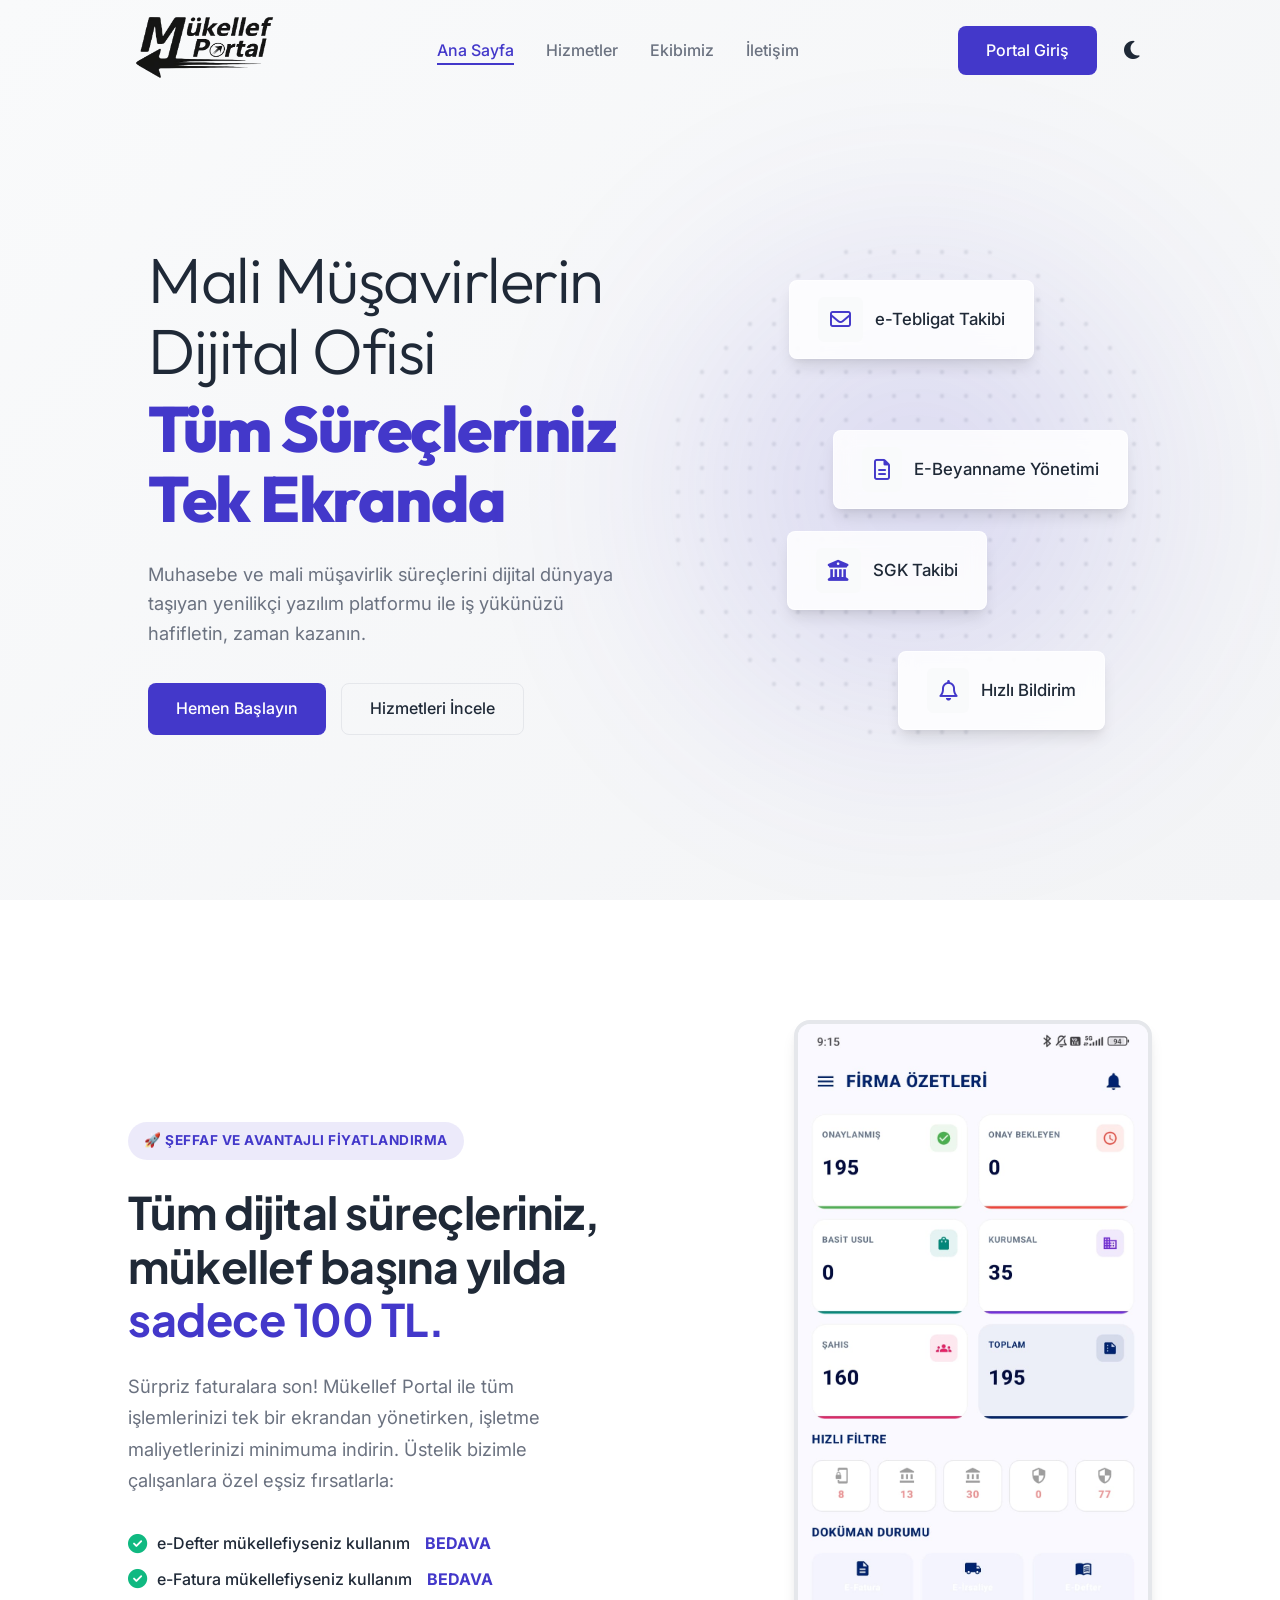
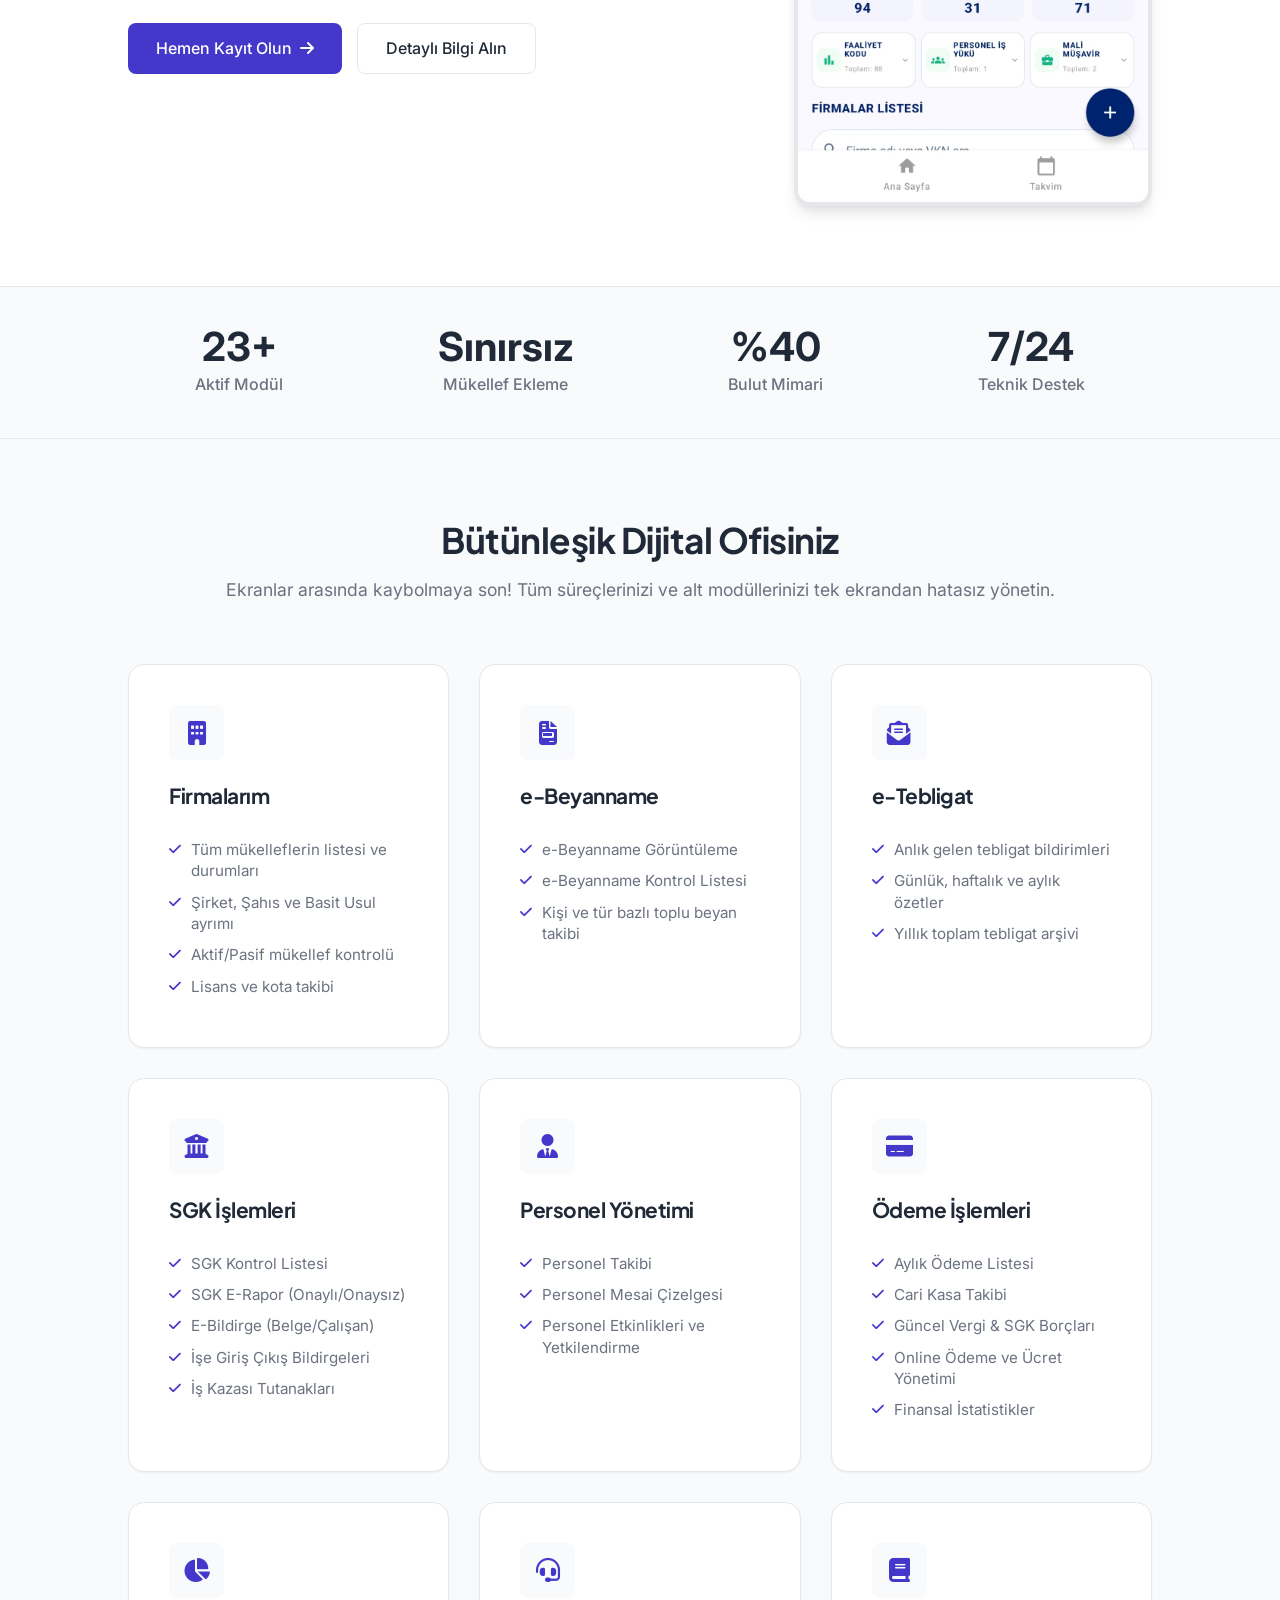
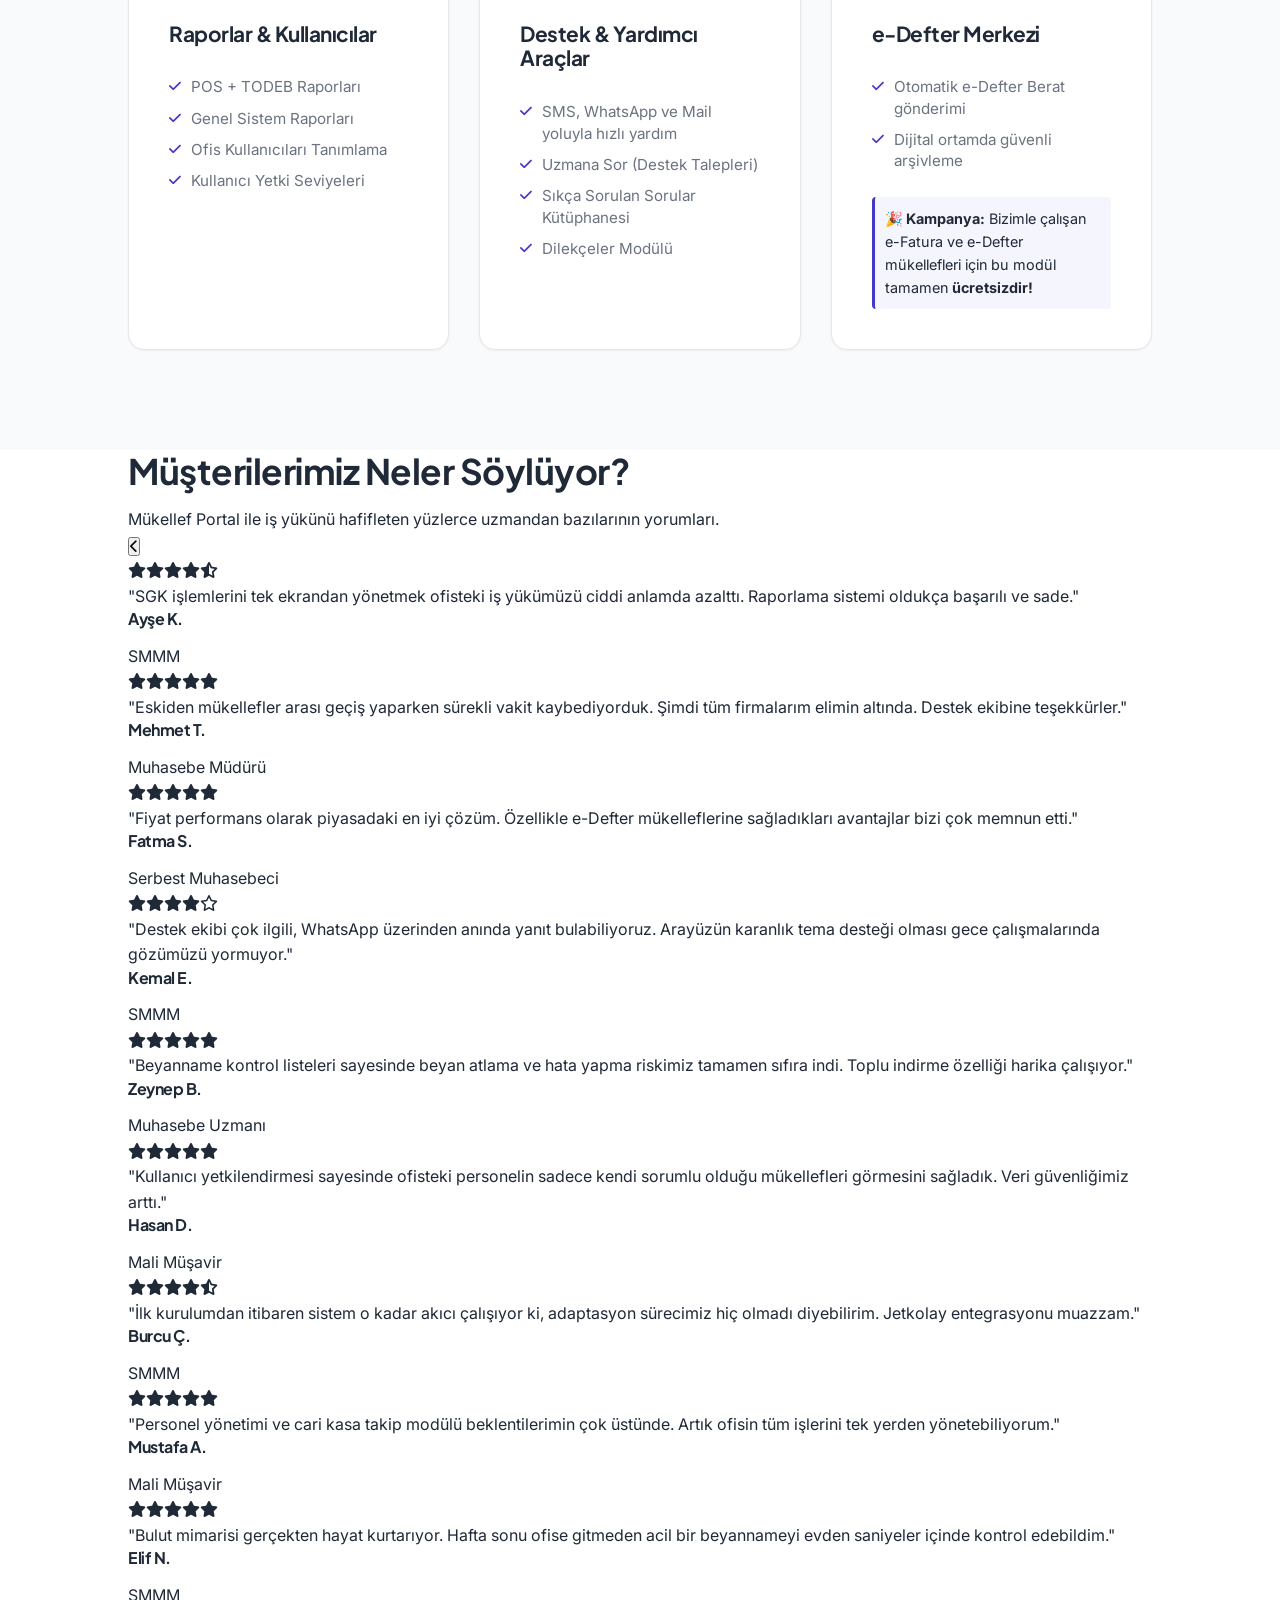
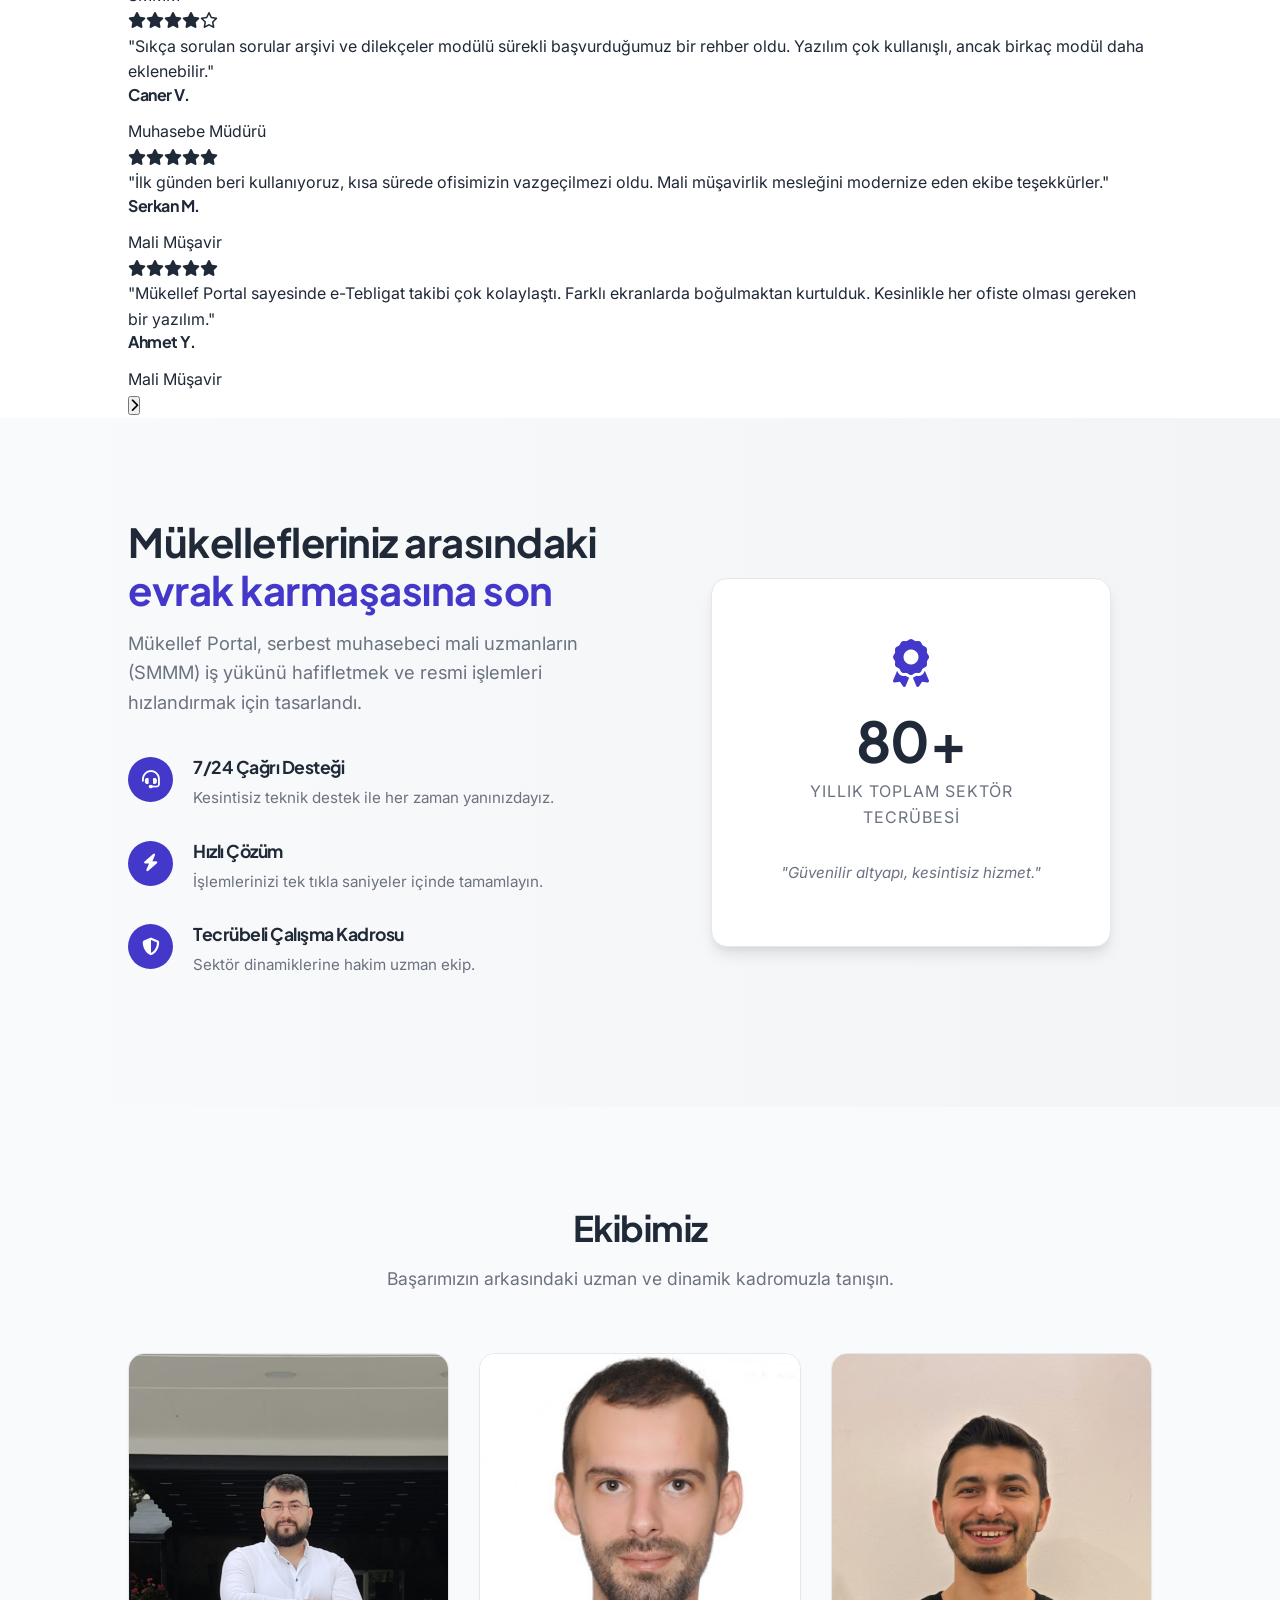
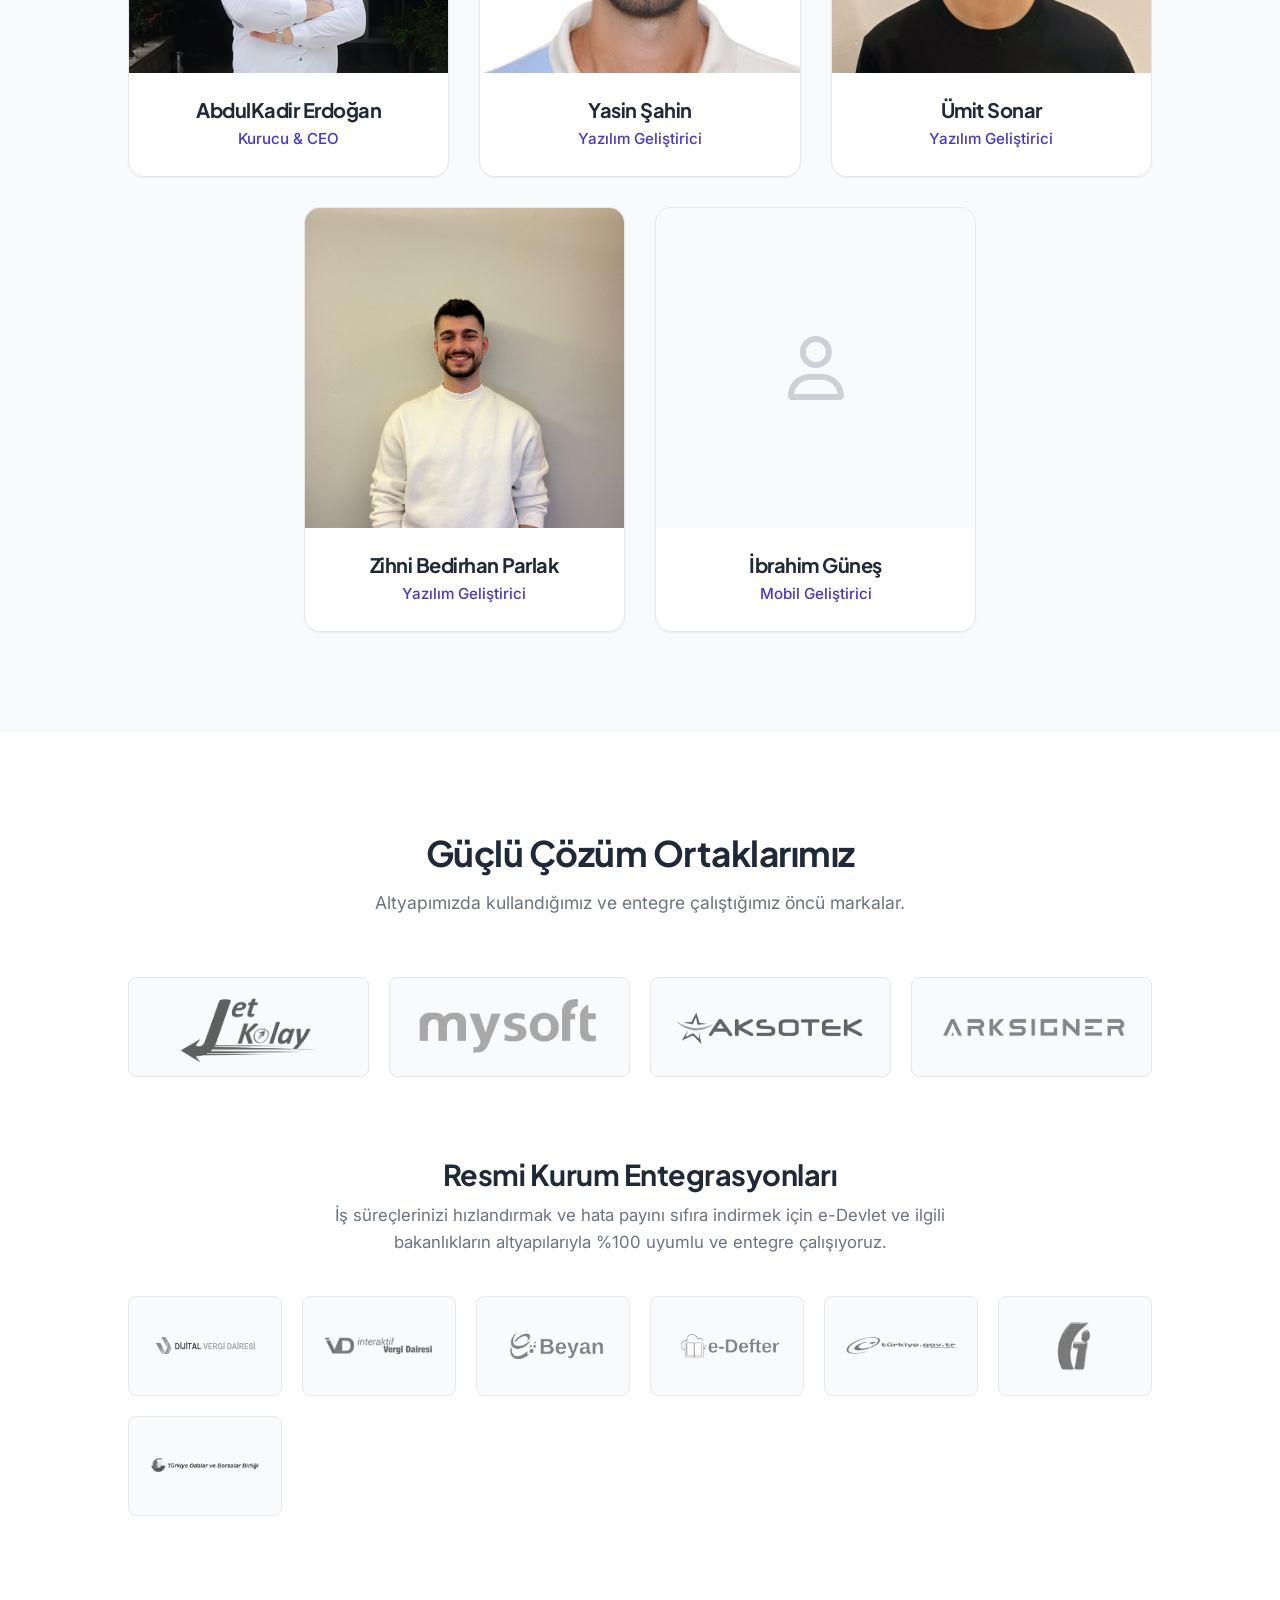
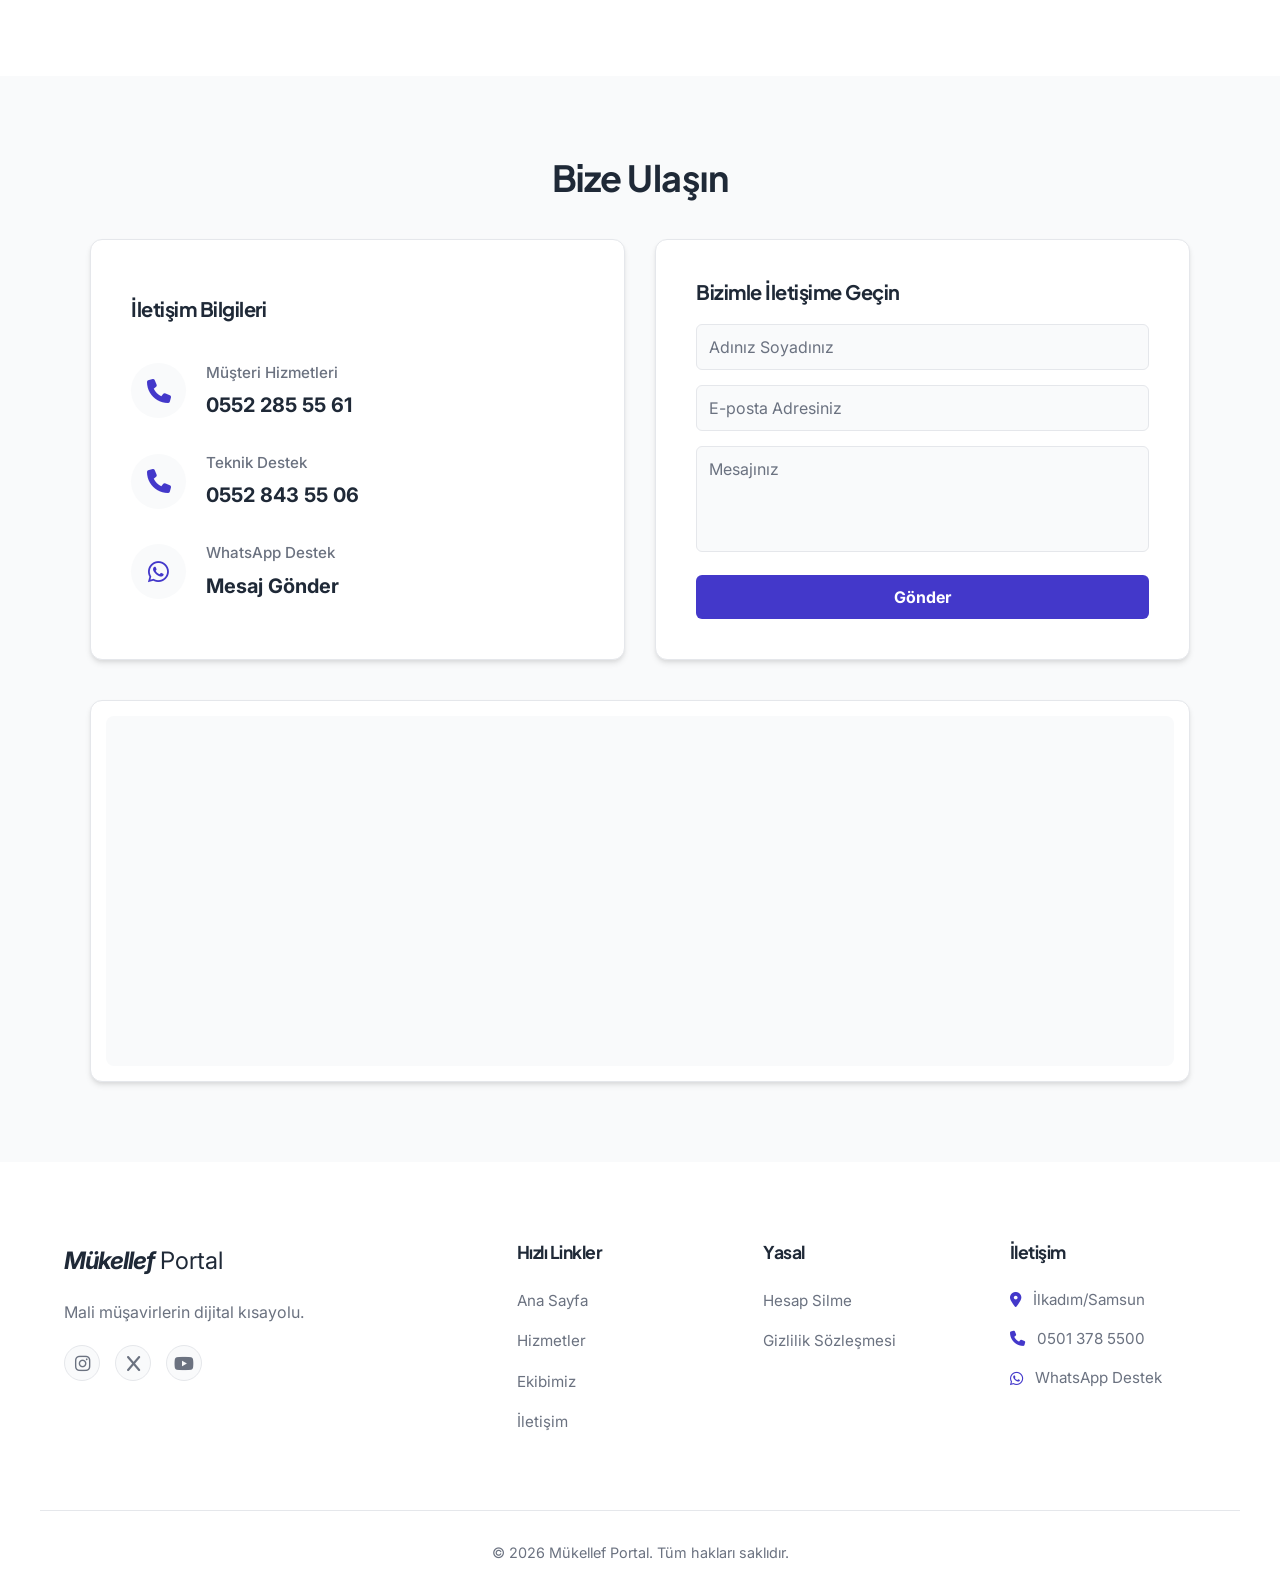
==== commit 2d4bfdda: "görsel efekt eklendi logo tema değişince renk değiştiriyor" ====
--- a/public/index.html
+++ b/public/index.html
@@ -2,6 +2,8 @@
 <html lang="tr">
 
 <head>
+
+    
     <meta charset="UTF-8">
     <meta name="viewport" content="width=device-width, initial-scale=1.0">
     <title>Mükellef Portal</title>
@@ -41,8 +43,9 @@
     <header class="header" id="header">
         <div class="container-fluid nav-container">
             <div class="logo">
-                <a href="#ana-sayfa-alani" id="navbarLogo"><img src="images/logolar/mukellef-portal-logo.png"
-                        alt=""></a>
+                <a href="#ana-sayfa-alani" id="navbarLogo">
+                    <img src="images/logolar/mukellef-portal-logo.png" alt="Mükellef Portal" id="main-logo">
+                </a>
             </div>
             <nav class="navbar" id="navbar">
                 <ul>
@@ -147,7 +150,8 @@
     <div class="stats-bar border-y bg-light">
         <div class="container-fluid stats-container animate-on-scroll">
             <div class="stat-item">
-                <span class="stat-number">56+</span>
+                <!-- 56'ya kadar sayacak ve sonuna + ekleyecek -->
+                <span class="stat-number counter" data-target="56" data-suffix="+">0</span>
                 <span class="stat-text">Aktif Modül</span>
             </div>
             <div class="stat-item">
@@ -155,7 +159,8 @@
                 <span class="stat-text">Mükellef Ekleme</span>
             </div>
             <div class="stat-item">
-                <span class="stat-number">%100</span>
+                <!-- 100'e kadar sayacak ve başına % ekleyecek -->
+                <span class="stat-number counter" data-target="100" data-prefix="%">0</span>
                 <span class="stat-text">Bulut Mimari</span>
             </div>
             <div class="stat-item">
--- a/public/css/layout.css
+++ b/public/css/layout.css
@@ -0,0 +1,298 @@
+/* --- HEADER & NAVIGATION --- */
+.header {
+    padding: 10px 0;
+    position: fixed;
+    width: 100%;
+    top: 0;
+    z-index: 1000;
+    background: var(--bg-white);
+    border-bottom: 1px solid transparent;
+    transition: var(--transition);
+}
+
+@supports (backdrop-filter: blur(10px)) {
+    .header {
+        background: transparent;
+    }
+
+    .header.scrolled {
+        padding: 5px 0;
+        background: rgba(255, 255, 255, 0.9);
+        backdrop-filter: blur(10px);
+    }
+}
+
+[data-theme="dark"] .header.scrolled {
+    background: rgba(17, 24, 39, 0.9);
+}
+
+[data-theme="light"] .header.scrolled {
+    background: rgba(255, 255, 255, 0.9);
+}
+
+.header.scrolled {
+    padding: 15px 0;
+    border-bottom: 1px solid var(--border-color);
+    box-shadow: var(--shadow-sm);
+}
+
+.nav-container {
+    display: flex;
+    justify-content: space-between;
+    align-items: center;
+}
+
+.logo {
+    font-size: 1.5rem;
+    font-weight: 400;
+    z-index: 1001;
+    color: var(--text-dark);
+}
+
+.logo strong {
+    font-weight: 700;
+    font-style: italic;
+    letter-spacing: -1px;
+}
+
+.logo img {
+    width: 150px;
+    height: auto;
+    max-height: 70px;
+}
+
+/* --- TEMA LOGO GEÇİŞİ --- */
+
+/* Varsayılan olarak karanlık (beyaz yazılı) logoyu gizle */
+.logo-dark {
+    display: none !important;
+}
+
+/* Sistem karanlık temaya geçtiğinde eski logoyu gizle */
+[data-theme="dark"] .logo-light {
+    display: none !important;
+}
+
+/* Sistem karanlık temaya geçtiğinde yeni logoyu göster */
+[data-theme="dark"] .logo-dark {
+    display: block !important;
+}
+
+
+
+.navbar ul {
+    display: flex;
+    gap: 32px;
+    align-items: center;
+}
+
+.navbar a {
+    color: var(--text-gray);
+    font-weight: 500;
+    position: relative;
+    padding-bottom: 5px;
+    transition: color 0.3s ease;
+}
+
+.navbar a::after {
+    content: '';
+    position: absolute;
+    left: 0;
+    bottom: 0;
+    width: 0%;
+    height: 2px;
+    background-color: var(--accent-color);
+    transition: width 0.3s ease-in-out;
+}
+
+.navbar a:hover,
+.navbar a.active {
+    color: var(--accent-color);
+}
+
+.navbar a:hover::after,
+.navbar a.active::after {
+    width: 100%;
+}
+
+header .nav-links a {
+    font-family: 'Inter', sans-serif;
+    font-weight: 500;
+    letter-spacing: 0.3px;
+    text-transform: uppercase;
+    font-size: 0.9rem;
+}
+
+.header-right {
+    display: flex;
+    align-items: center;
+    gap: 15px;
+}
+
+.mobile-menu-btn {
+    display: none;
+    background: none;
+    border: none;
+    font-size: 1.5rem;
+    color: var(--text-dark);
+    cursor: pointer;
+    z-index: 1001;
+}
+
+body.menu-open {
+    position: fixed;
+    left: 0;
+    right: 0;
+    width: 100%;
+    overflow: hidden;
+}
+
+/* --- FOOTER --- */
+.footer {
+    padding: 80px 0 30px;
+    background-color: var(--bg-white);
+}
+
+.footer-grid {
+    display: grid;
+    grid-template-columns: 2fr 1fr 1fr 1fr;
+    gap: 40px;
+    margin-bottom: 60px;
+}
+
+.brand-col p {
+    color: var(--text-gray);
+    margin-top: 20px;
+    font-size: 1rem;
+}
+
+.footer-col h4 {
+    font-size: 1.1rem;
+    margin-bottom: 25px;
+    color: var(--text-dark);
+}
+
+.footer-col ul li {
+    margin-bottom: 15px;
+}
+
+.footer-col ul a {
+    color: var(--text-gray);
+    font-size: 0.95rem;
+    transition: var(--transition);
+}
+
+.footer-col ul a:hover {
+    color: var(--accent-color);
+    padding-left: 5px;
+}
+
+.contact-info li {
+    color: var(--text-gray);
+    font-size: 0.95rem;
+    display: flex;
+    align-items: center;
+    gap: 12px;
+}
+
+.contact-info i {
+    color: var(--accent-color);
+}
+
+.footer-bottom {
+    border-top: 1px solid var(--border-color);
+    padding-top: 30px;
+    text-align: center;
+}
+
+.footer-bottom p {
+    color: var(--text-gray);
+    font-size: 0.9rem;
+}
+
+.social-links {
+    display: flex;
+    gap: 15px;
+    margin-top: 20px;
+}
+
+.social-links a {
+    display: inline-flex;
+    align-items: center;
+    justify-content: center;
+    width: 36px;
+    height: 36px;
+    border-radius: 50%;
+    background-color: var(--bg-light);
+    color: var(--text-gray);
+    font-size: 1.1rem;
+    transition: var(--transition);
+    border: 1px solid var(--border-color);
+}
+
+.social-links a:hover {
+    background-color: var(--accent-color);
+    color: white;
+    border-color: var(--accent-color);
+    transform: translateY(-3px);
+}
+
+/* --- PROGRESS SCROLL BUTTON --- */
+#progress-scroll-btn {
+    position: fixed;
+    bottom: 30px;
+    right: 30px;
+    width: 50px;
+    height: 50px;
+    background-color: transparent;
+    border-radius: 50%;
+    box-shadow: none;
+    cursor: pointer;
+    opacity: 0;
+    visibility: hidden;
+    transition: all 0.3s ease;
+    z-index: 10000;
+    display: flex;
+    align-items: center;
+    justify-content: center;
+}
+
+#progress-scroll-btn.active {
+    opacity: 1;
+    visibility: visible;
+}
+
+.arrow-icon {
+    font-size: 20px;
+    color: rgba(51, 51, 51, 0.75);
+    transition: transform 0.3s ease, color 0.3s ease;
+}
+
+#progress-scroll-btn:hover .arrow-icon {
+    transform: translateY(-3px);
+    color: rgba(88, 66, 227, 1);
+}
+
+.progress-circle {
+    position: absolute;
+    top: 0;
+    left: 0;
+    width: 100%;
+    height: 100%;
+}
+
+.progress-circle path {
+    fill: none;
+    stroke: rgba(88, 66, 227, 0.7);
+    stroke-width: 4.5;
+    box-sizing: border-box;
+    transition: stroke-dashoffset 0.1s linear, stroke 0.3s ease;
+}
+
+#progress-scroll-btn:hover {
+    background-color: rgba(255, 255, 255, 0.1);
+}
+
+#progress-scroll-btn:hover .progress-circle path {
+    stroke: rgba(88, 66, 227, 1);
+}
--- a/public/css/sections.css
+++ b/public/css/sections.css
@@ -845,4 +845,95 @@
     width: 100%;
     border-radius: 8px;
     background-color: var(--bg-light);
+}
+
+
+/* =========================================
+   PARTNER KARTLARI VE LOGO İYİLEŞTİRMELERİ
+========================================= */
+
+/* 1. Kartlara Havalanma (Lift) Efekti */
+.partner-card {
+    transition: transform 0.3s ease, box-shadow 0.3s ease, border-color 0.3s ease;
+}
+
+.partner-card:hover {
+    transform: translateY(-5px); /* Fare gelince kartı 5px yukarı kaldırır */
+    box-shadow: 0 10px 20px rgba(0, 0, 0, 0.1); /* Aydınlık tema için yumuşak gölge */
+}
+
+/* 2. KARANLIK TEMA ÖZEL LOGO AYARLARI */
+[data-theme="dark"] .partner-card img {
+    /* Logoları karanlıkta saf beyaza çevirir ve göz yormaması için saydamlaştırır */
+    filter: brightness(0) invert(1) !important;
+    opacity: 0.5 !important; 
+}
+
+[data-theme="dark"] .partner-card:hover img {
+    /* Fare üzerine gelince logolar tam beyaz olur ve arkasında hafif bir parlama (glow) oluşur */
+    filter: brightness(0) invert(1) drop-shadow(0 0 8px rgba(255, 255, 255, 0.4)) !important;
+    opacity: 1 !important;
+}
+
+[data-theme="dark"] .partner-card:hover {
+    /* Karanlık temada kartın dış gölgesini temaya uygun hale getirir */
+    box-shadow: 0 10px 20px rgba(0, 0, 0, 0.5); 
+}
+
+/* =========================================
+   HERO BÖLÜMÜ GÖRSEL İYİLEŞTİRMELERİ (Buzlu Cam, Işık, Parlama)
+========================================= */
+
+/* --- 2. GLASSMORPHISM (BUZLU CAM) EFEKTİ --- */
+/* Aydınlık temada kartların daha şık durması için hafif geçirgenlik */
+.floating-card {
+    background: rgba(255, 255, 255, 0.85) !important; 
+    backdrop-filter: blur(10px) !important;
+    -webkit-backdrop-filter: blur(10px) !important;
+    border: 1px solid rgba(255, 255, 255, 0.6) !important;
+}
+
+/* Karanlık temada kartların arka planını tam bir buzlu cam gibi yapar */
+[data-theme="dark"] .floating-card {
+    background: rgba(31, 41, 55, 0.4) !important; 
+    backdrop-filter: blur(12px) !important; 
+    -webkit-backdrop-filter: blur(12px) !important;
+    border: 1px solid rgba(255, 255, 255, 0.08) !important; 
+    box-shadow: 0 8px 32px rgba(0, 0, 0, 0.4) !important; 
+}
+
+/* Karanlık temada kartların içindeki ikonların kutularını da uyumlu hale getiriyoruz */
+[data-theme="dark"] .floating-card i {
+    background: rgba(99, 102, 241, 0.15) !important;
+    color: #818cf8 !important;
+}
+
+/* --- 3. ATMOSFERİK IŞIKLANDIRMA (GLOW BLOB) --- */
+/* Sağ taraftaki boşluğu dolduracak, objelerin arkasında duran bulanık ışık kümesi */
+.hero-visual::after {
+    content: '';
+    position: absolute;
+    width: 450px;
+    height: 450px;
+    background: var(--accent-color);
+    border-radius: 50%;
+    filter: blur(120px); /* Işığı tamamen dağıtıp pürüzsüzleştirir */
+    opacity: 0.15; /* Aydınlık temada sadece hafif bir parlama verir */
+    z-index: 0; /* Kartların ve noktalı desenin arkasında kalsın */
+    top: 50%;
+    left: 50%;
+    transform: translate(-50%, -50%);
+    pointer-events: none; /* Farenin kartların üzerine gelmesini engellemesin */
+}
+
+/* Karanlık temada ışığı arka planda daha belirgin ve dramatik hale getiriyoruz */
+[data-theme="dark"] .hero-visual::after {
+    opacity: 0.35; 
+}
+
+/* --- 4. METİN KONTRASTI VE PARLAMA --- */
+/* "Tüm Süreçleriniz Tek Ekranda" metnine karanlık temada neon/parlama efekti */
+[data-theme="dark"] .hero-content h1 span {
+    color: #818cf8 !important; /* Rengi bir tık daha aydınlık bir lila/mavi yapıyoruz */
+    text-shadow: 0 0 25px rgba(129, 140, 248, 0.5); /* Harflerin arkasına hafif bir parlama (glow) ekler */
 }
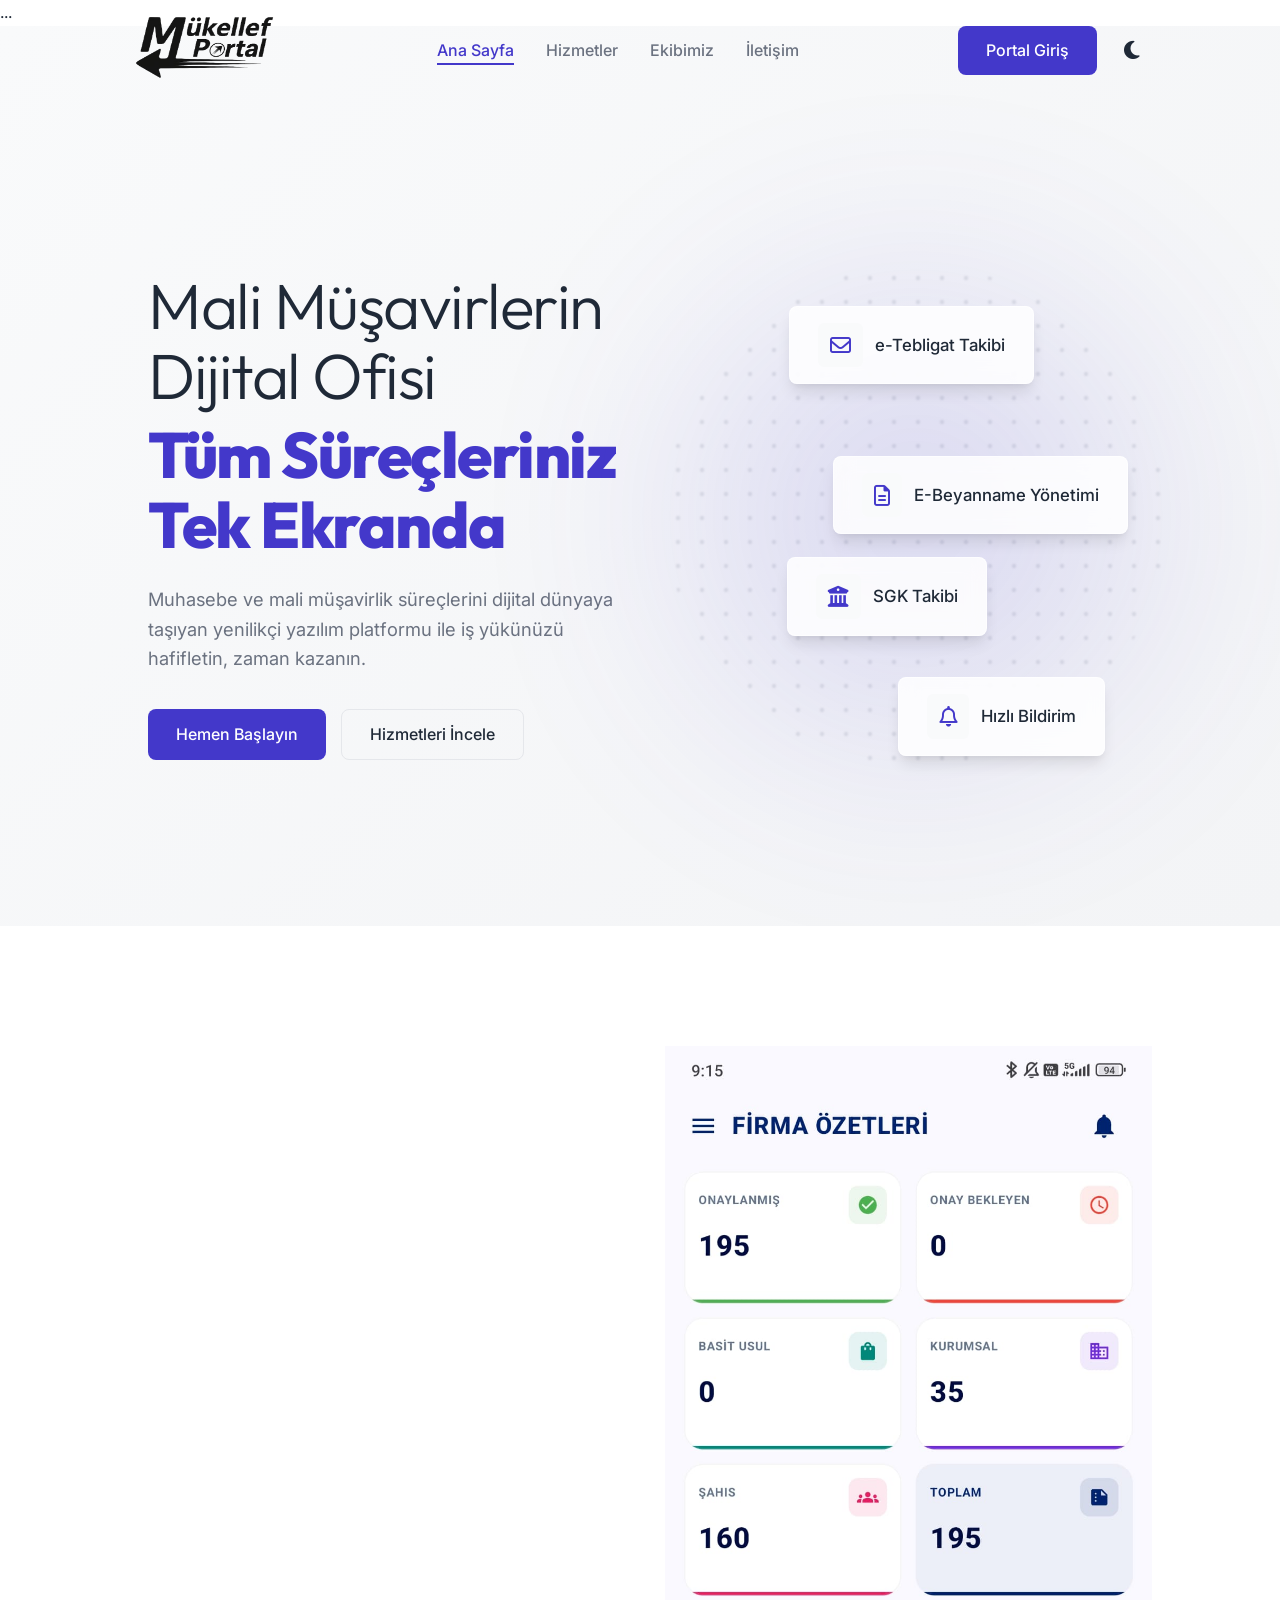
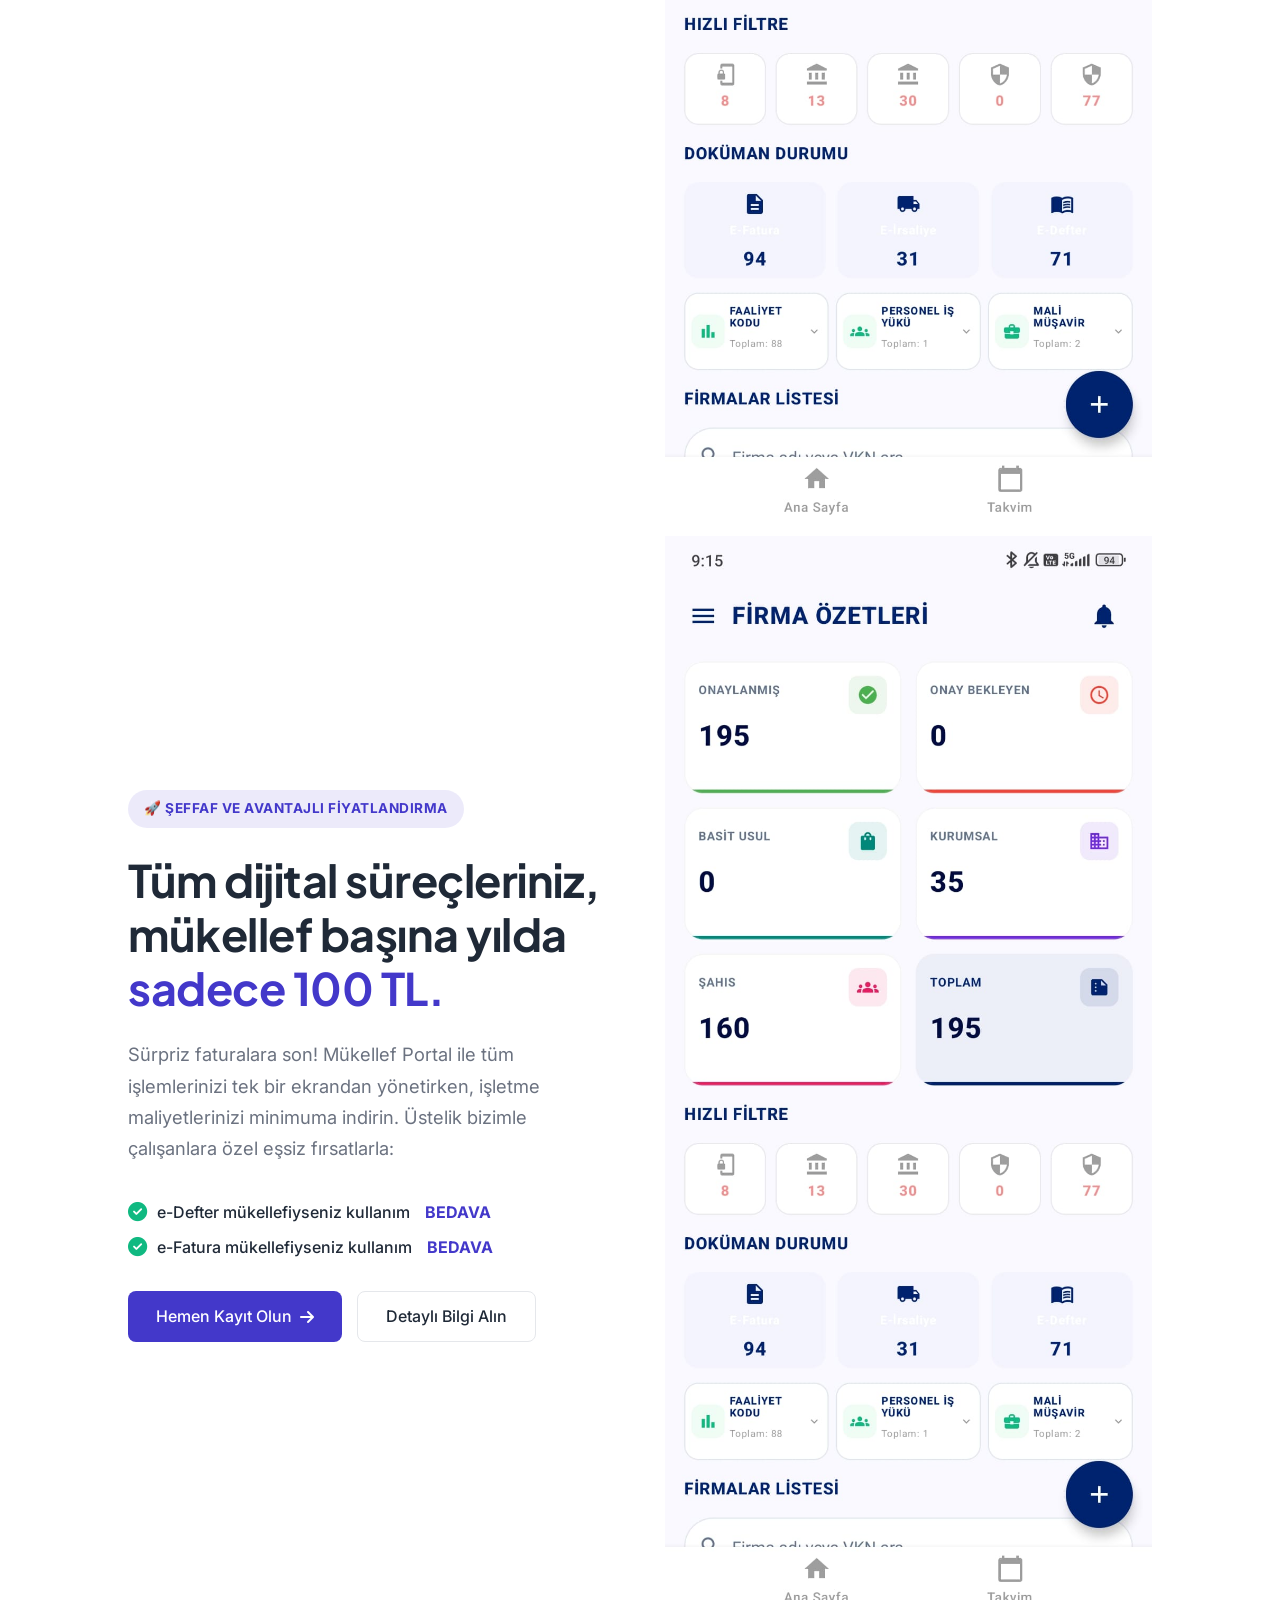
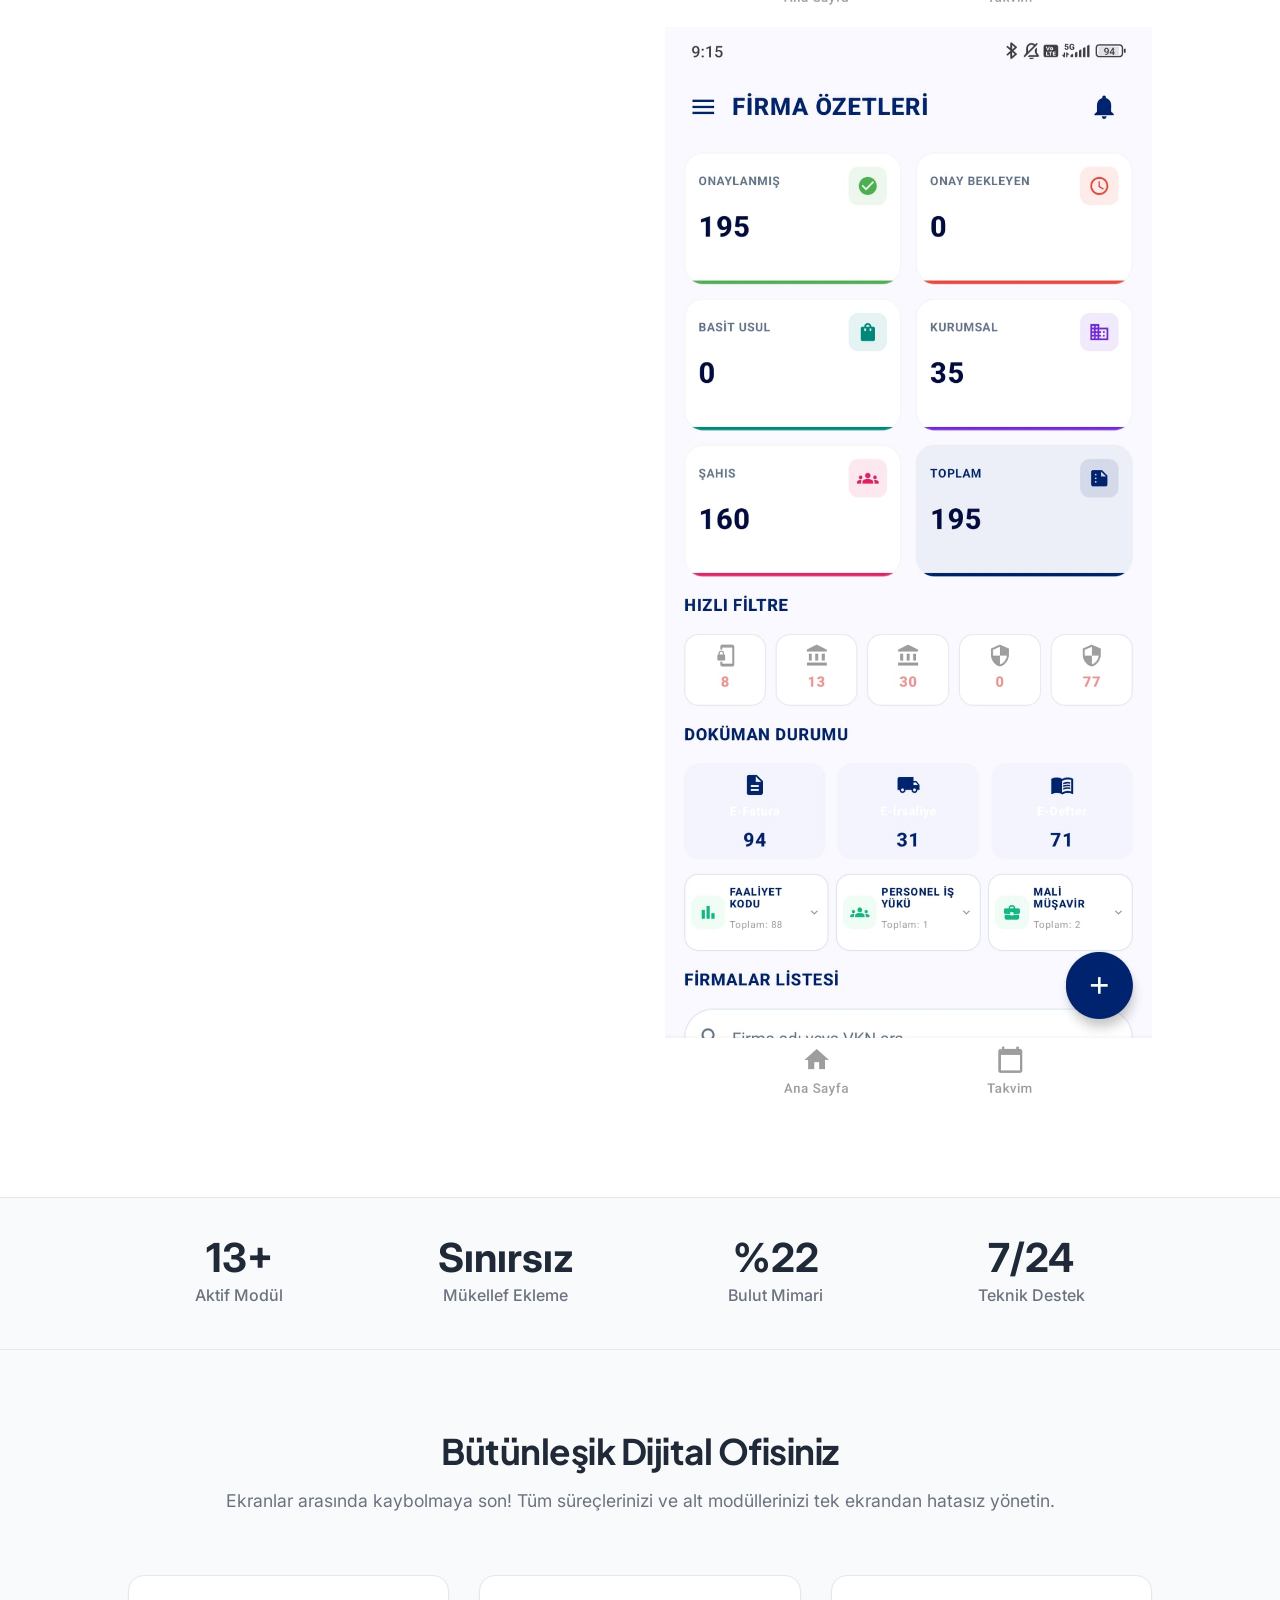
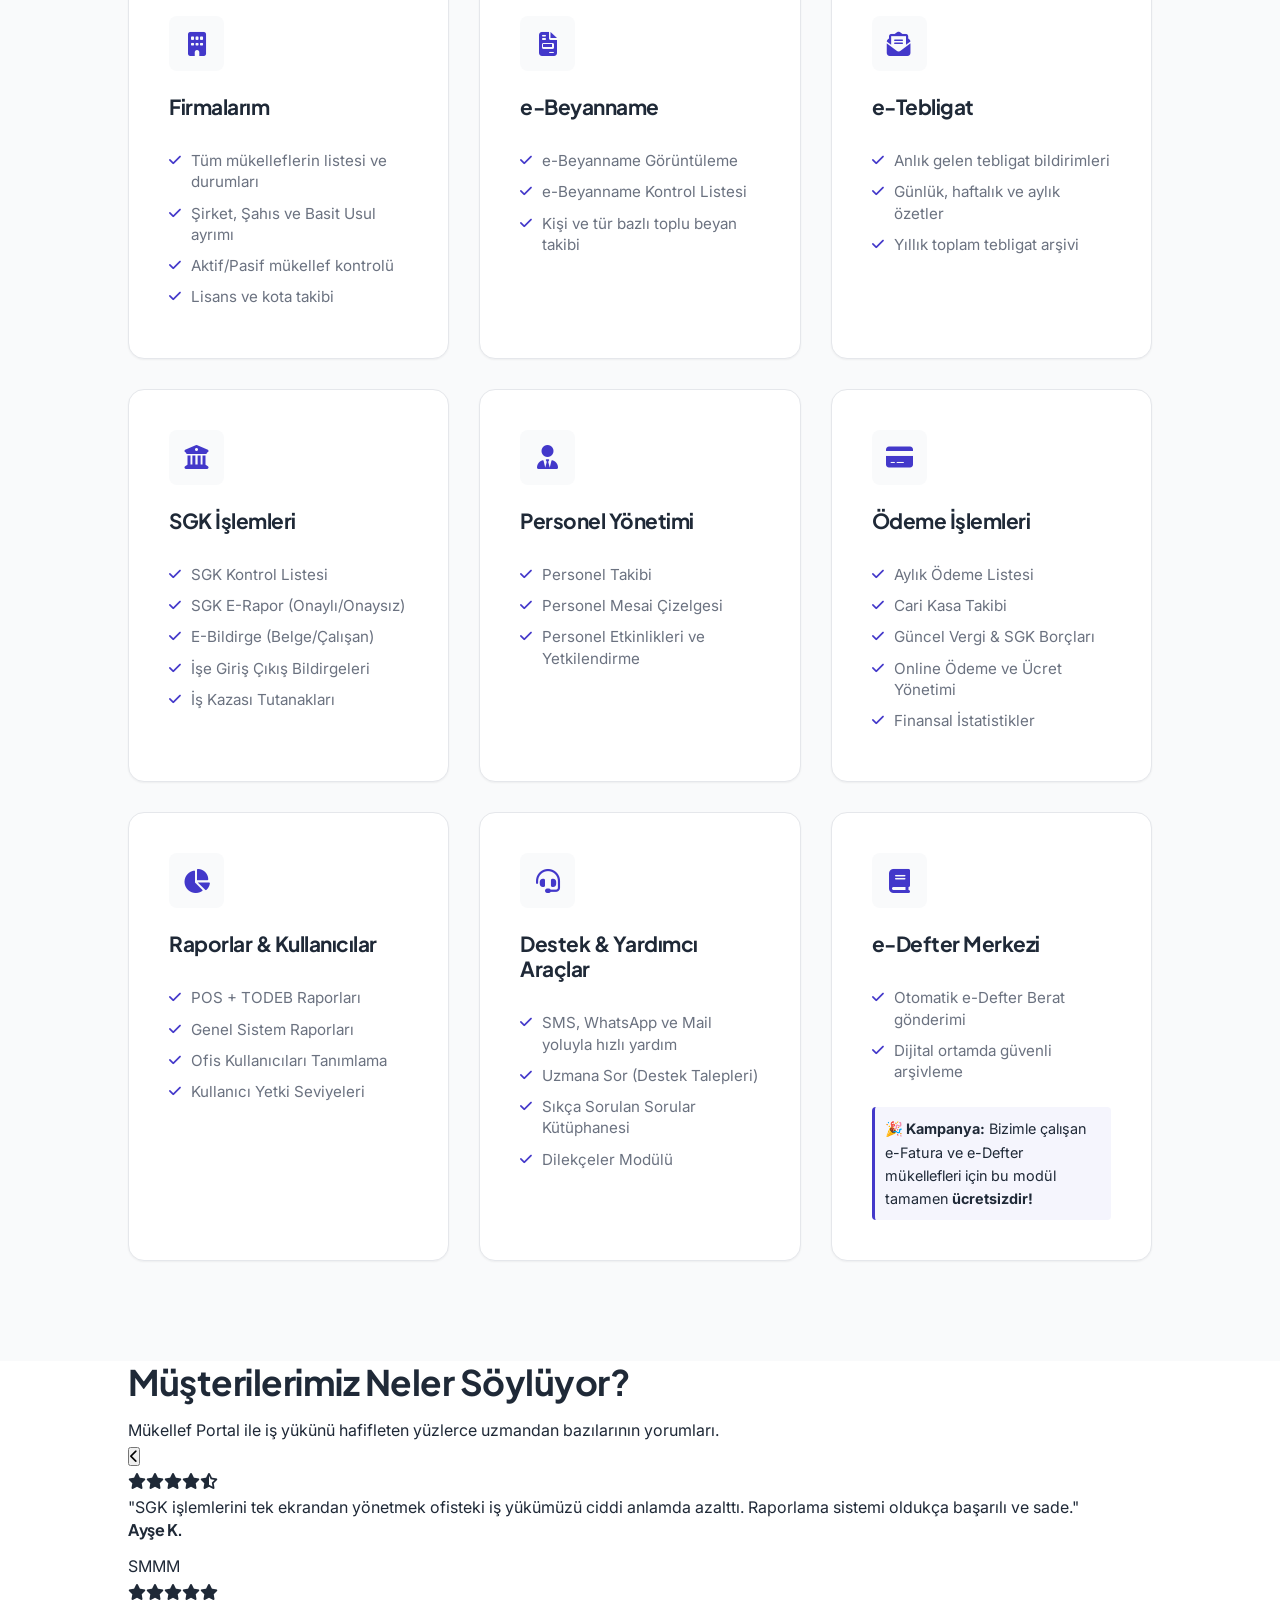
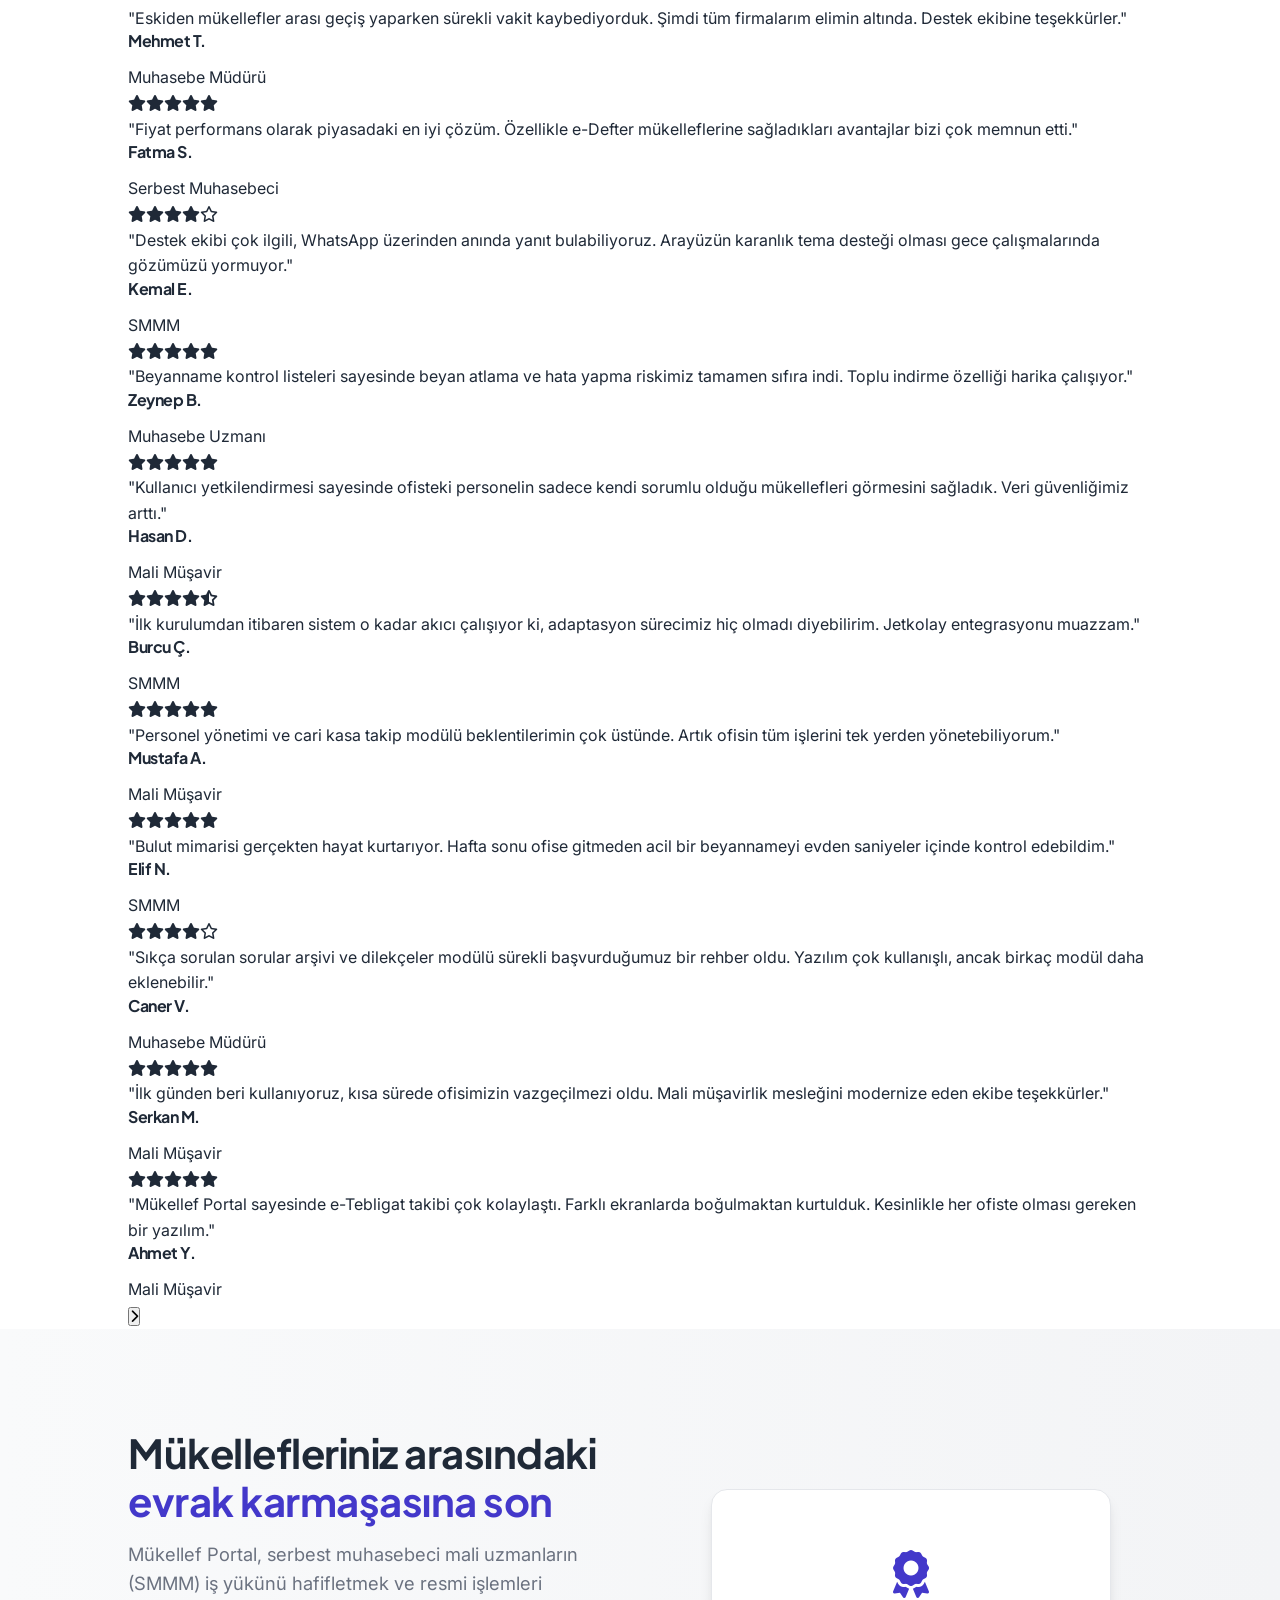
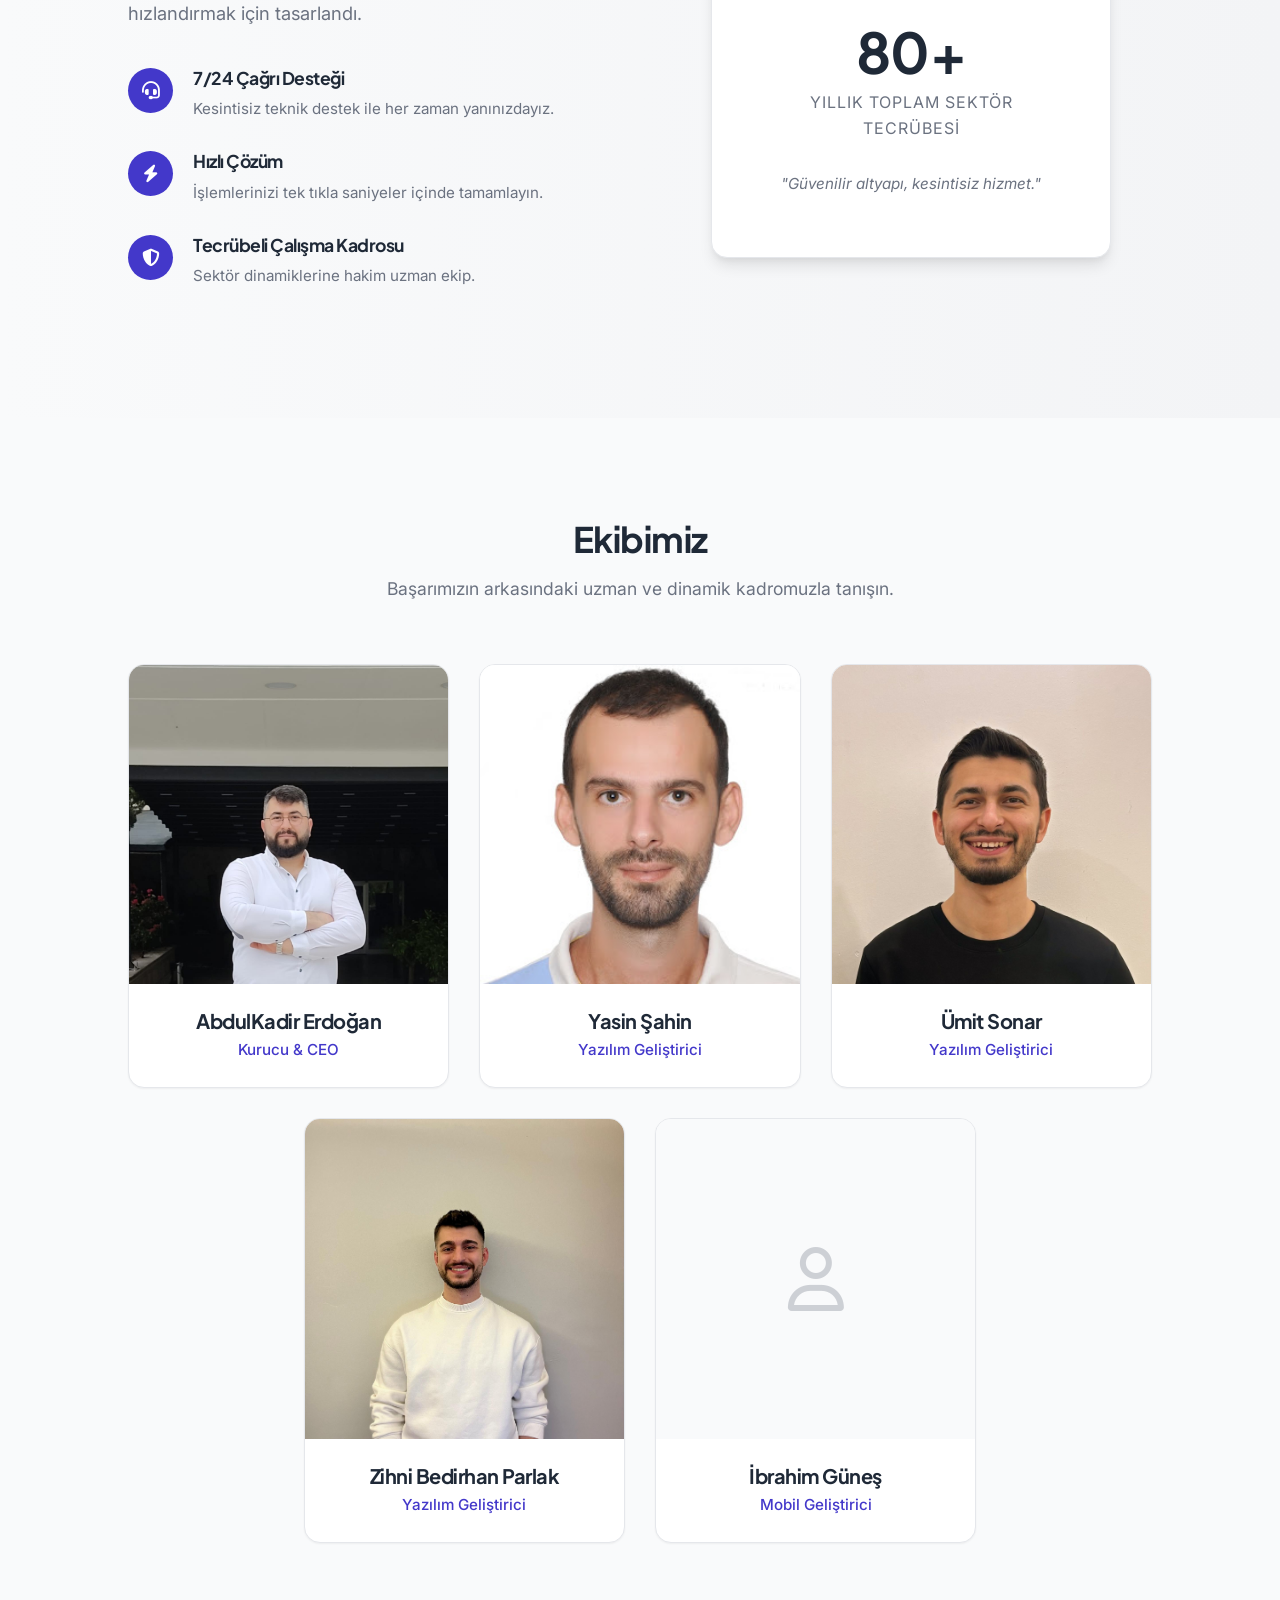
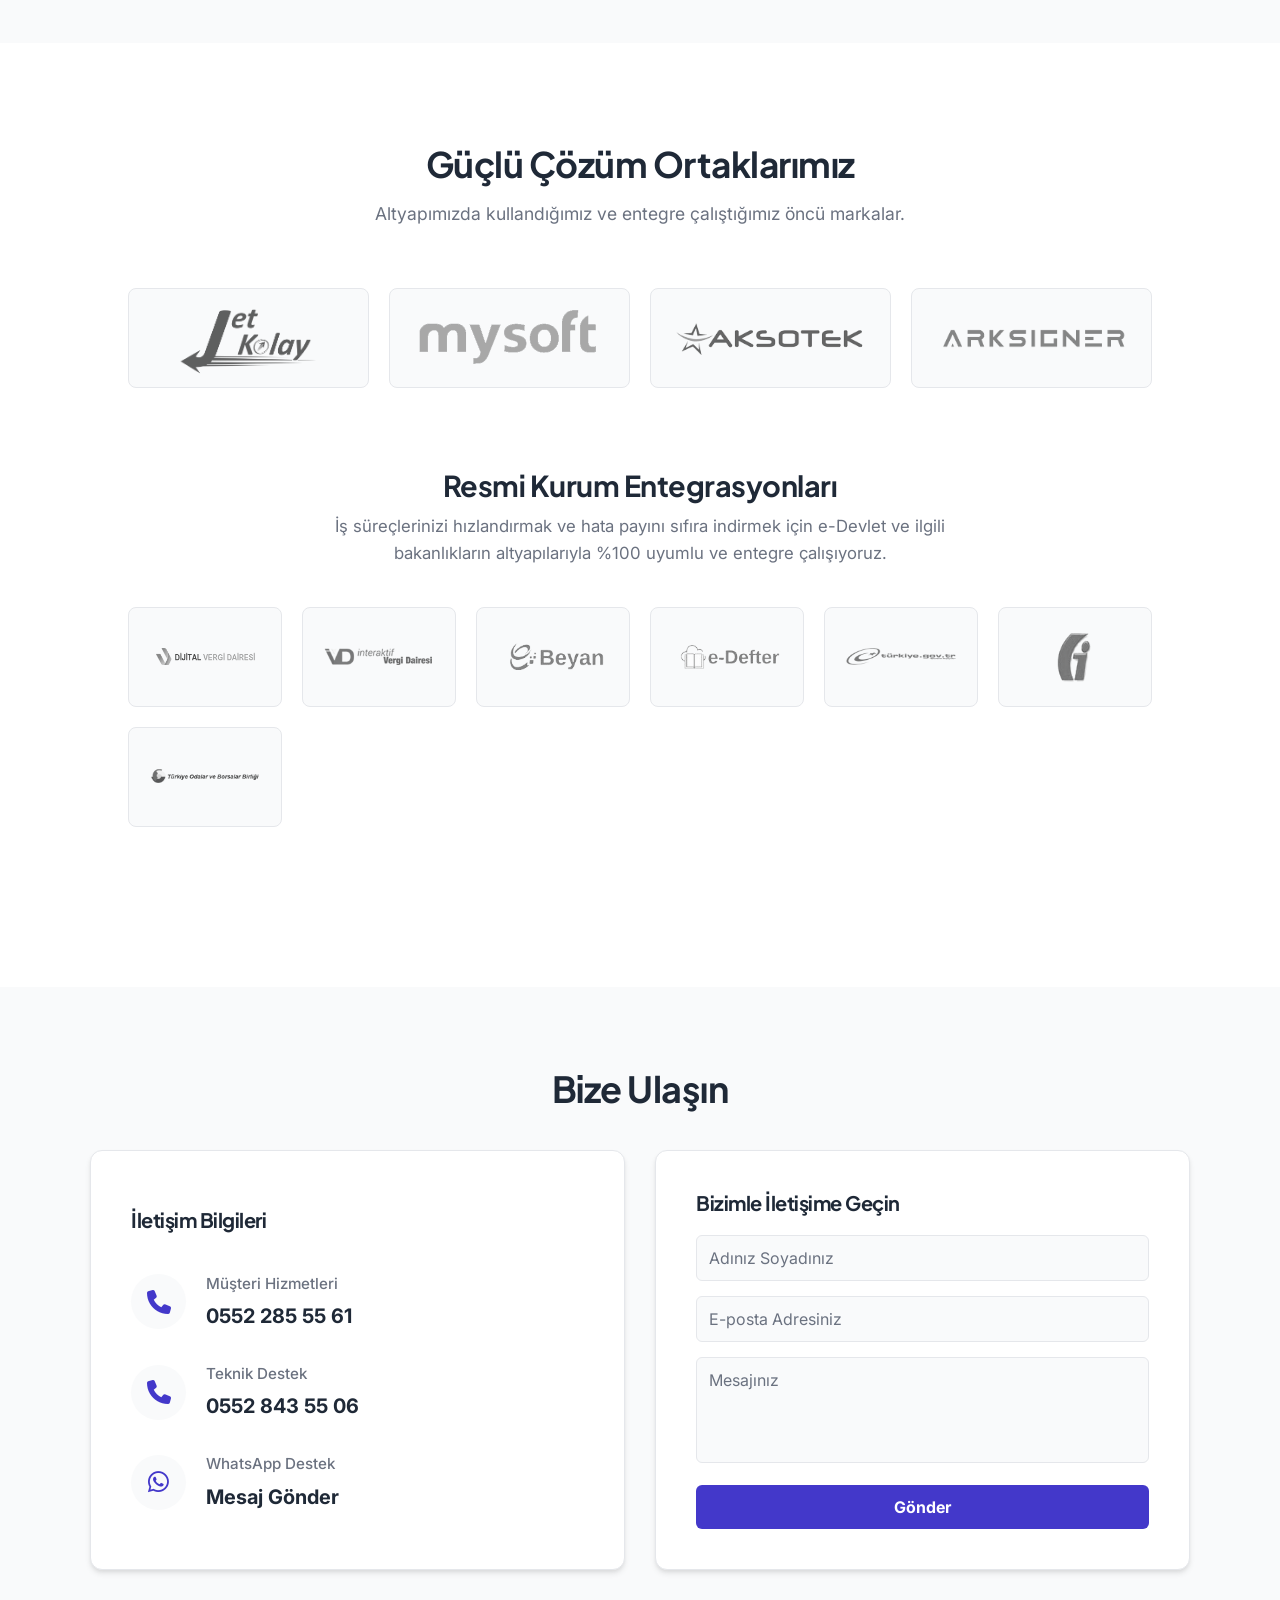
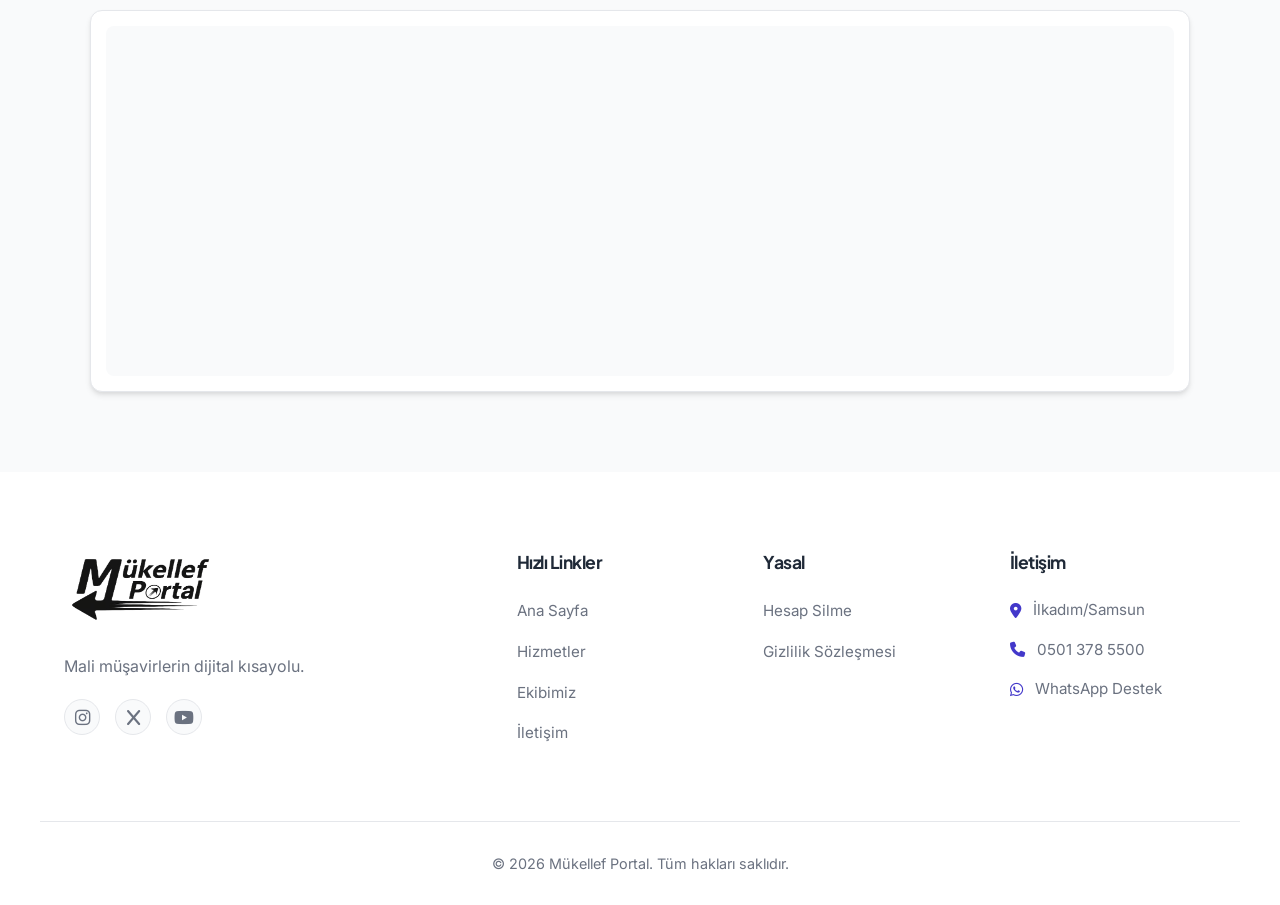
==== commit 58ee0625: "footer alanına logo eklendi,yüklenme ekranı eklendi" ====
--- a/public/index.html
+++ b/public/index.html
@@ -3,10 +3,11 @@
 
 <head>
 
-    
+
     <meta charset="UTF-8">
     <meta name="viewport" content="width=device-width, initial-scale=1.0">
     <title>Mükellef Portal</title>
+    <link rel="icon" type="image/png" href="images/logolar/favicon.png">
     <!-- Google Fonts: Plus Jakarta Sans (Başlıklar) ve Inter (Gövde) -->
     <!-- Google Fonts: Outfit (Başlıklar) ve Inter (Gövde) -->
     <link rel="preconnect" href="https://fonts.googleapis.com">
@@ -39,6 +40,13 @@
 </head>
 
 <body>
+    <body>
+    <!-- PRELOADER (Yükleme Ekranı) -->
+    <div id="preloader">
+        <div class="spinner"></div>
+        <span class="loading-text">Mükellef Portal Yükleniyor...</span>
+    </div>
+        ...
     <!-- Header -->
     <header class="header" id="header">
         <div class="container-fluid nav-container">
@@ -138,9 +146,15 @@
             </div>
 
             <!-- Sağ Taraf: Uygulama/Panel Görseli -->
-            <div class="intro-visual animate-on-scroll delay-1">
-                <div class="mockup-box float-anim">
-                    <img src="images/mukellef_portal-1.jpeg" alt="Mükellef Portal Arayüzü" class="panel-img">
+            <!-- Sağ Taraf: Animasyonlu 3D Telefon/Panel Görselleri -->
+            <div class="intro-visual animate-on-scroll delay-1" style="justify-content: center;">
+                <div class="mockup-carousel">
+                    <!-- Öndeki Resim -->
+                    <img src="images/mukellef_portal-1.jpeg" alt="Arayüz 1" class="carousel-img active">
+                    <!-- Sağ Arkadaki Resim -->
+                    <img src="images/mukellef_portal-1.jpeg" alt="Arayüz 2" class="carousel-img next">
+                    <!-- Sol Arkadaki Resim -->
+                    <img src="images/mukellef_portal-1.jpeg" alt="Arayüz 3" class="carousel-img prev">
                 </div>
             </div>
         </div>
@@ -853,10 +867,15 @@
     <footer class="footer">
         <div class="container footer-grid">
             <div class="footer-col brand-col">
-                <div class="logo">
-                    <strong>Mükellef</strong> Portal
-                </div>
-                <p>Mali müşavirlerin dijital kısayolu.</p>
+                <div class="footer-col brand-col">
+                    <div class="logo">
+                        <!-- Resim etiketine id="footer-logo" ekliyoruz -->
+                        <img src="images/logolar/mukellef-portal-logo.png" alt="Mükellef Portal" id="footer-logo"
+                            style="max-width: 150px;">
+                    </div>
+                    <p>Mali müşavirlerin dijital kısayolu.</p>
+                    <!-- ... sosyal medya ikonları ... -->
+                </div>
 
                 <!-- Sosyal Medya İkonlarından WhatsApp Çıkarıldı -->
                 <div class="social-links">
--- a/public/css/layout.css
+++ b/public/css/layout.css
@@ -295,4 +295,80 @@
 
 #progress-scroll-btn:hover .progress-circle path {
     stroke: rgba(88, 66, 227, 1);
+}
+
+
+/* =========================================
+   KARANLIK TEMADA YUKARI ÇIK BUTONU
+========================================= */
+
+[data-theme="dark"] .arrow-icon { 
+    color: rgba(255, 255, 255, 0.9) !important; 
+}
+
+[data-theme="dark"] #progress-scroll-btn:hover .arrow-icon { 
+    color: #ffffff !important; 
+}
+
+[data-theme="dark"] .progress-circle path { 
+    stroke: rgba(255, 255, 255, 0.6) !important; 
+}
+
+[data-theme="dark"] #progress-scroll-btn:hover .progress-circle path { 
+    stroke: #ffffff !important; 
+}
+
+
+/* =========================================
+   PRELOADER (YÜKLEME EKRANI)
+========================================= */
+#preloader {
+    position: fixed;
+    top: 0;
+    left: 0;
+    width: 100%;
+    height: 100%;
+    background-color: var(--bg-white); /* Karanlık ve aydınlık temaya otomatik uyar */
+    z-index: 999999; /* Her şeyin üstünde görünmesini sağlar */
+    display: flex;
+    flex-direction: column;
+    align-items: center;
+    justify-content: center;
+    transition: opacity 0.6s ease, visibility 0.6s ease;
+}
+
+/* Yükleme bittiğinde bu sınıf JS ile eklenecek ve ekranı yavaşça silecektir */
+#preloader.fade-out {
+    opacity: 0;
+    visibility: hidden;
+}
+
+/* Dönen Çember Animasyonu */
+.spinner {
+    width: 50px;
+    height: 50px;
+    border: 4px solid rgba(67, 56, 202, 0.15); /* Vurgu renginin saydam hali */
+    border-top: 4px solid var(--accent-color); /* Dönen ana renk */
+    border-radius: 50%;
+    animation: spin 1s linear infinite;
+    margin-bottom: 20px;
+}
+
+/* Yükleniyor Yazısı Animasyonu */
+.loading-text {
+    color: var(--text-dark);
+    font-weight: 600;
+    font-size: 0.95rem;
+    letter-spacing: 1px;
+    animation: pulse 1.5s ease-in-out infinite;
+}
+
+@keyframes spin {
+    0% { transform: rotate(0deg); }
+    100% { transform: rotate(360deg); }
+}
+
+@keyframes pulse {
+    0%, 100% { opacity: 1; }
+    50% { opacity: 0.5; }
 }
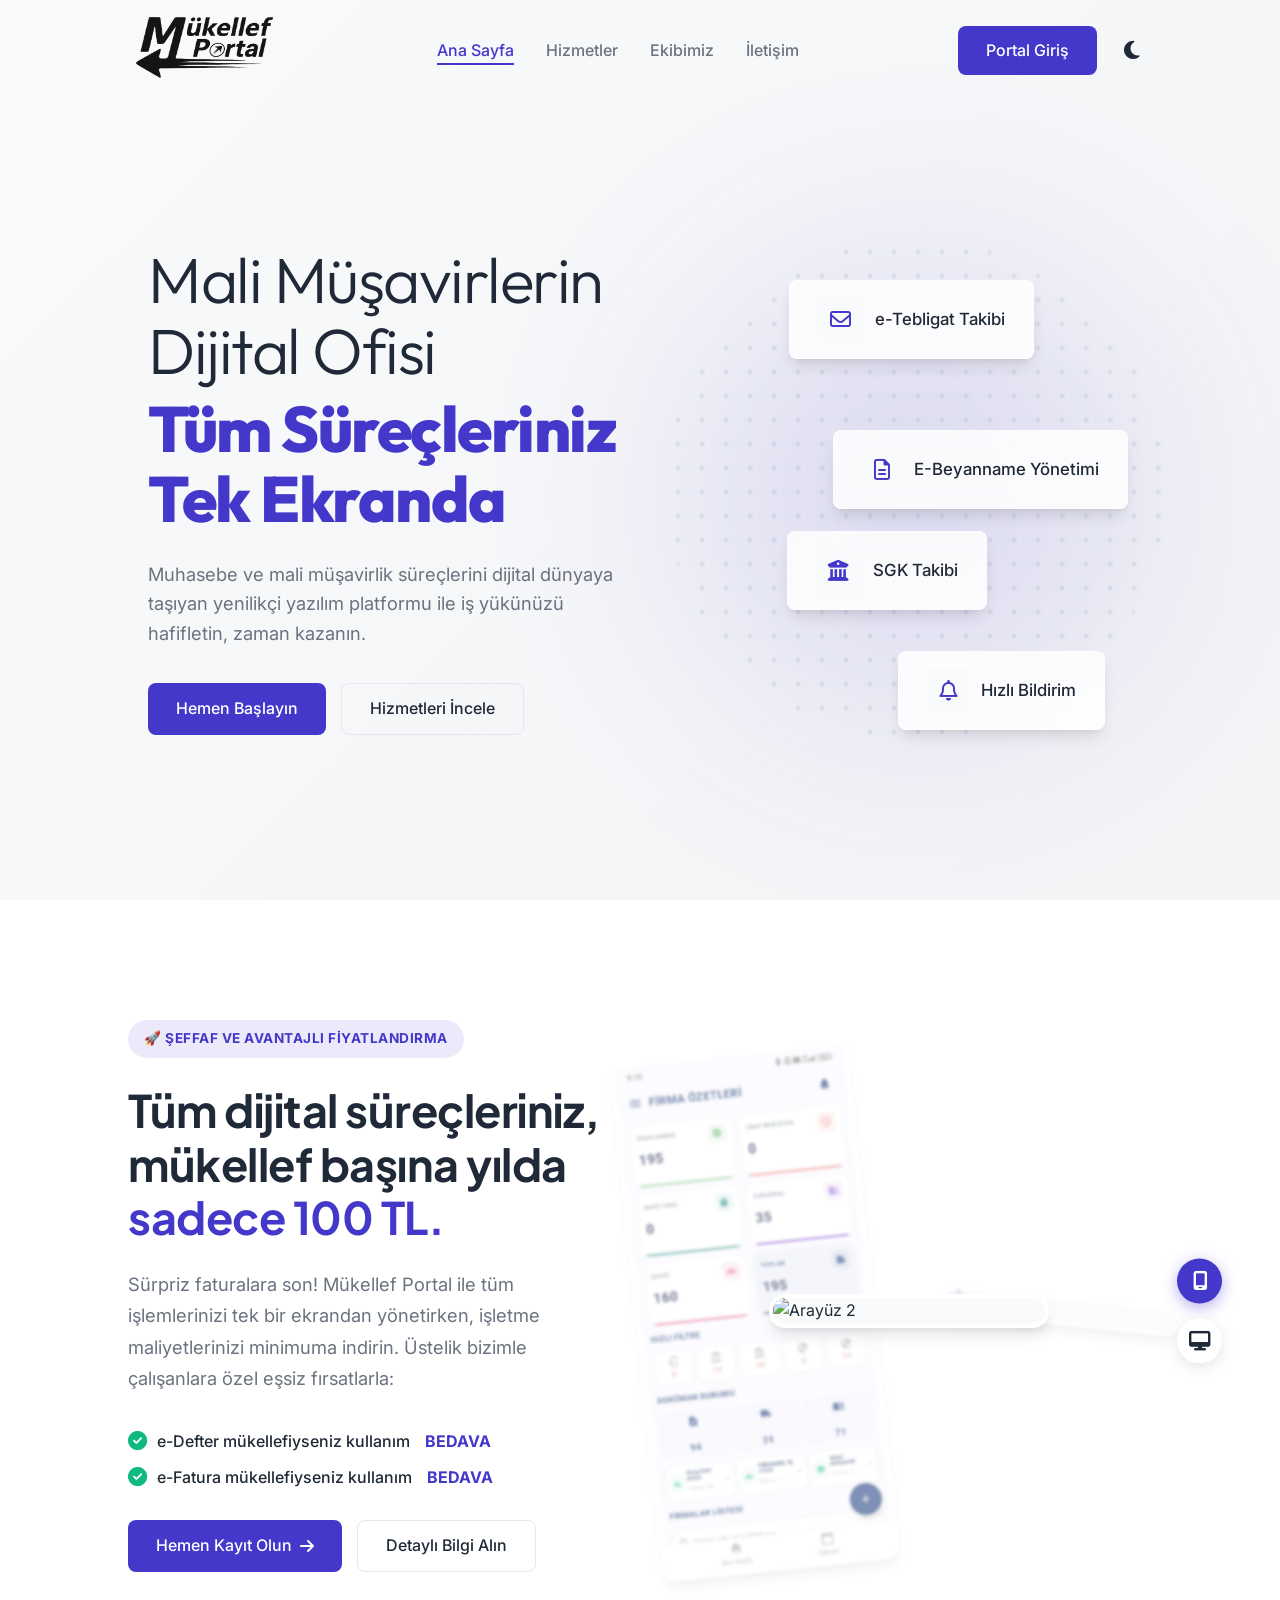
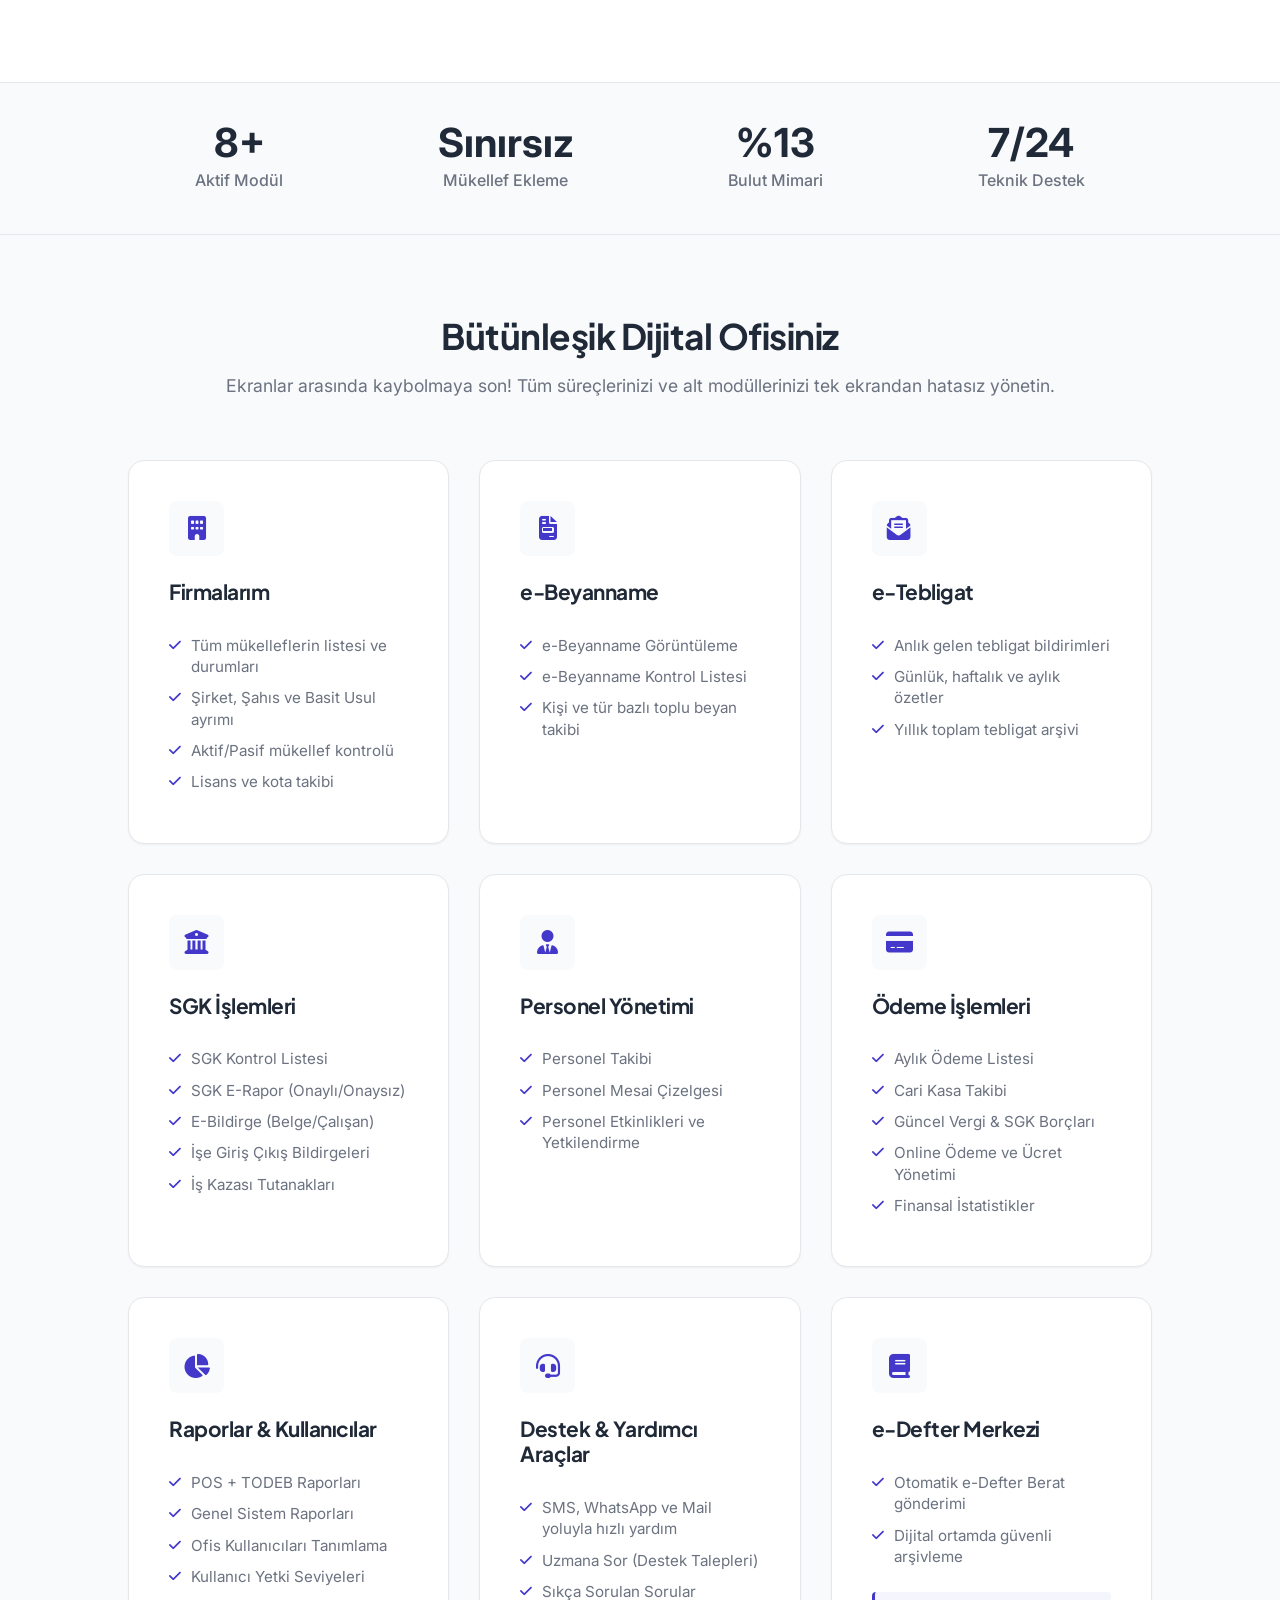
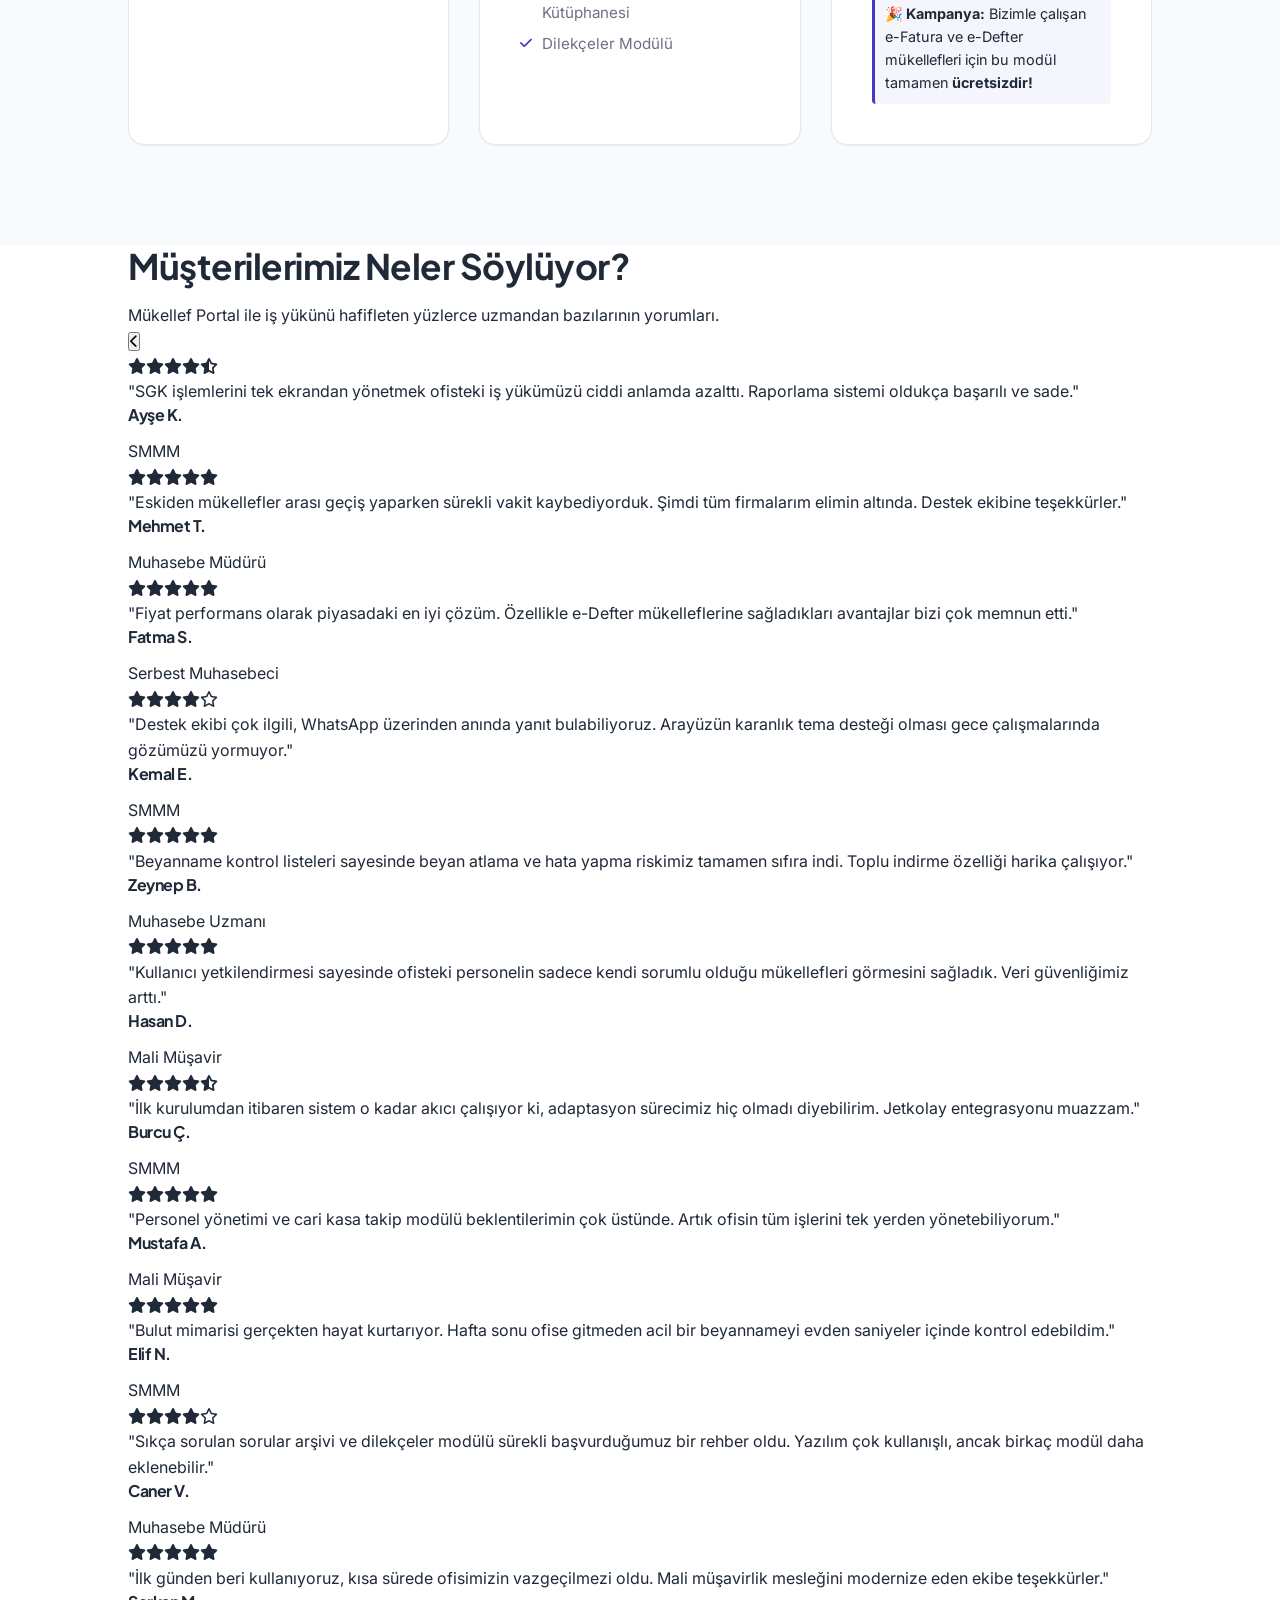
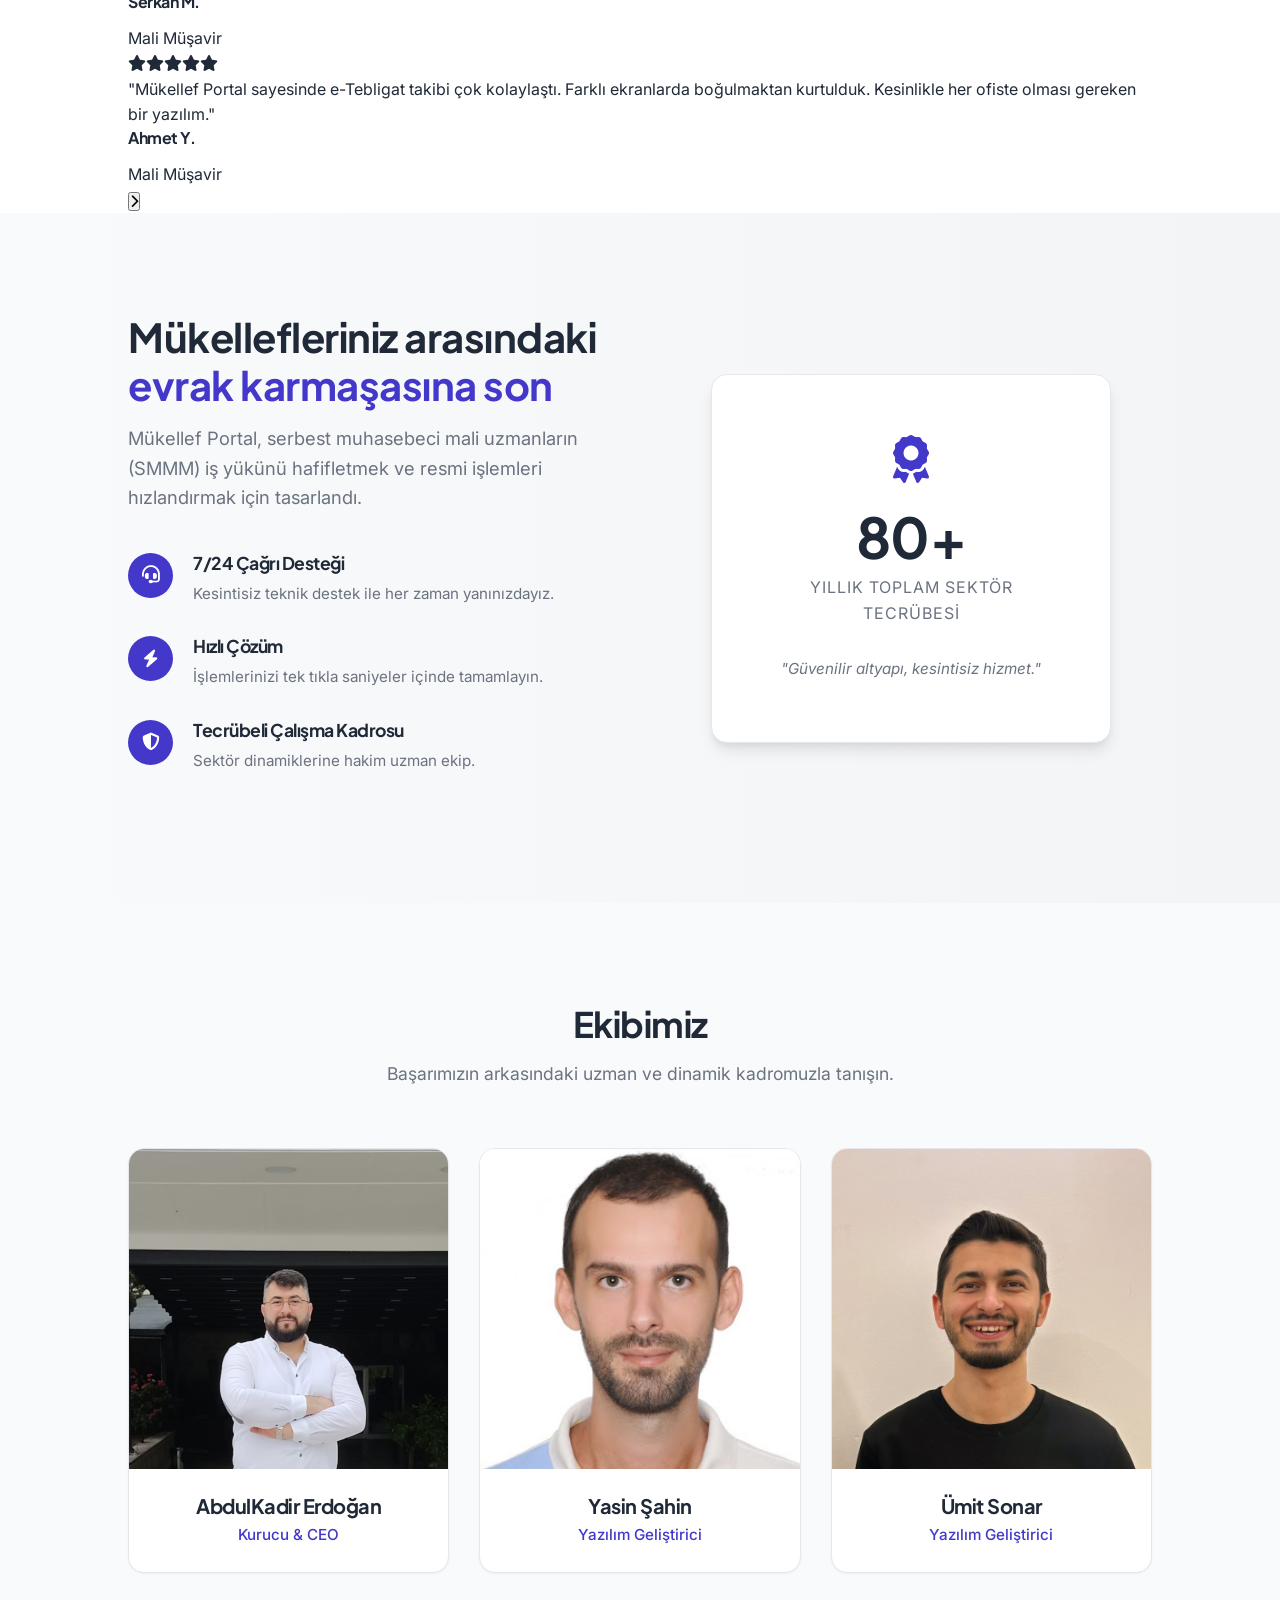
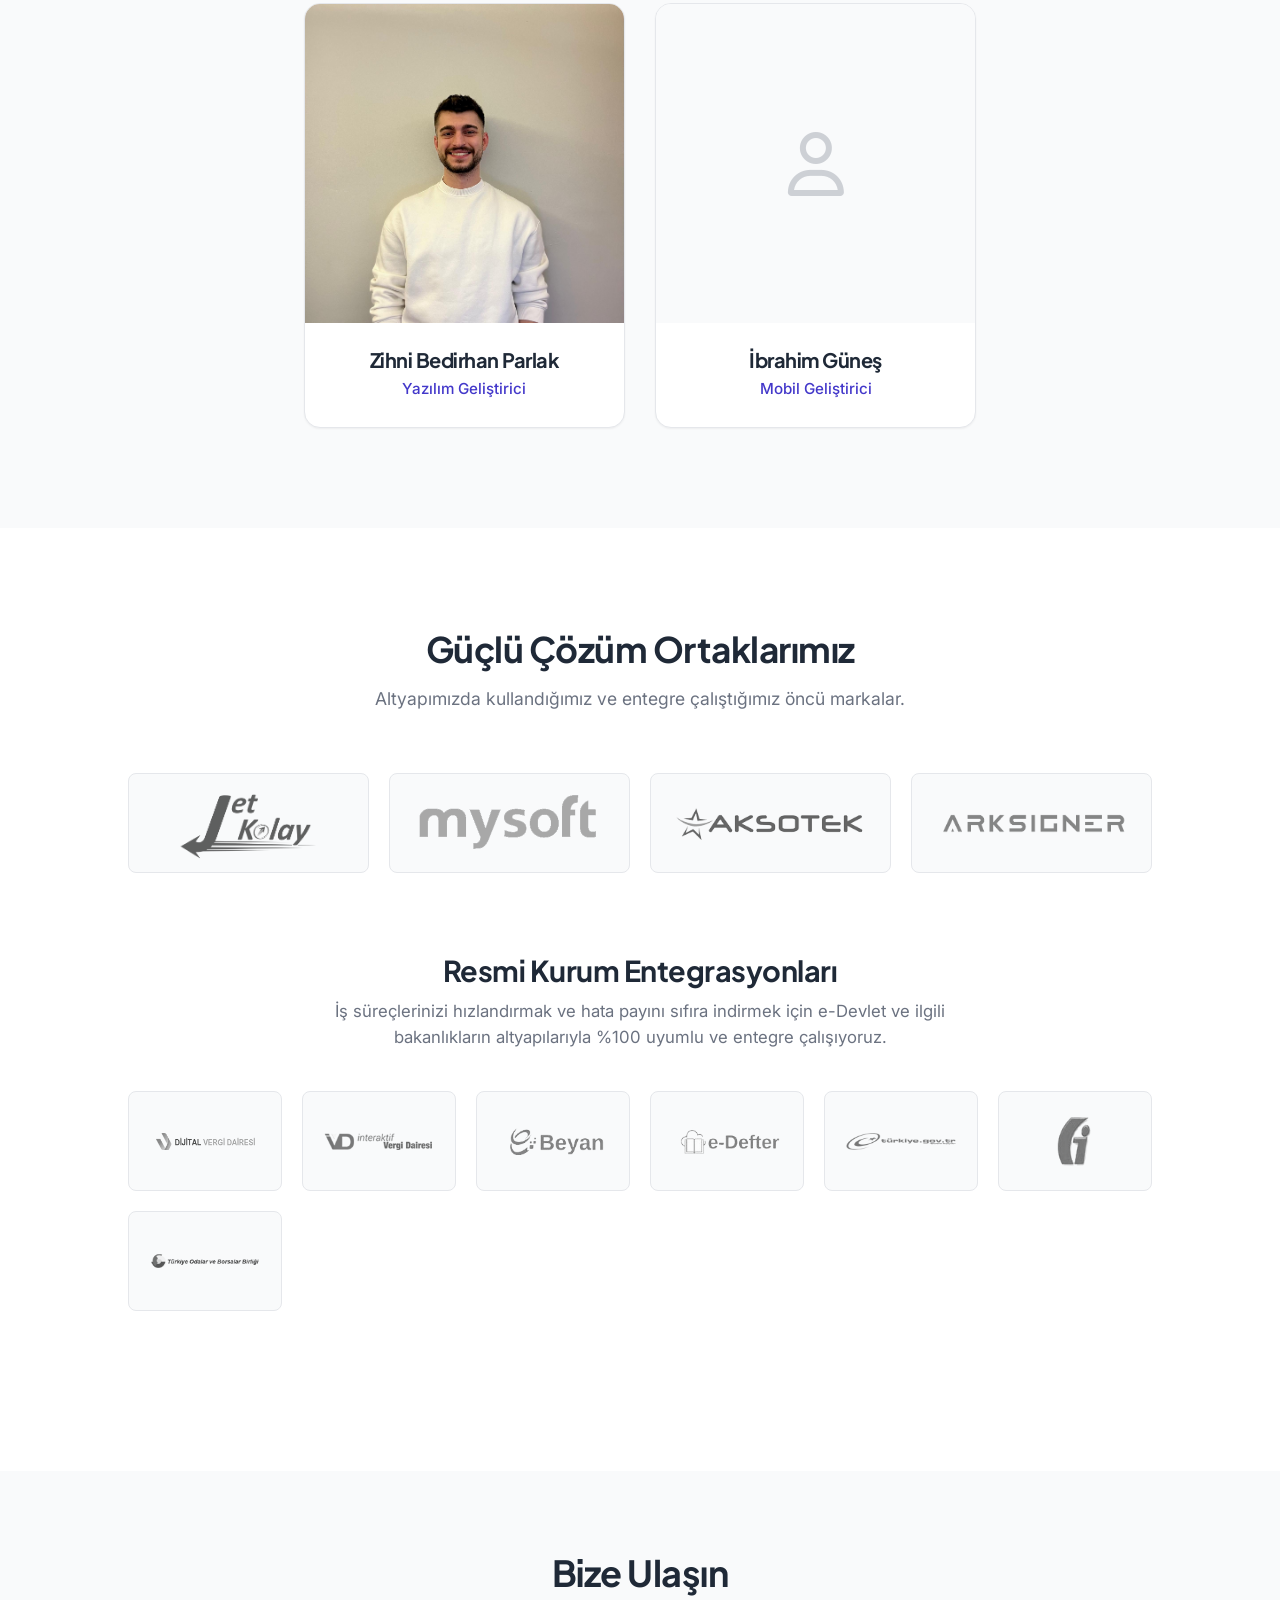
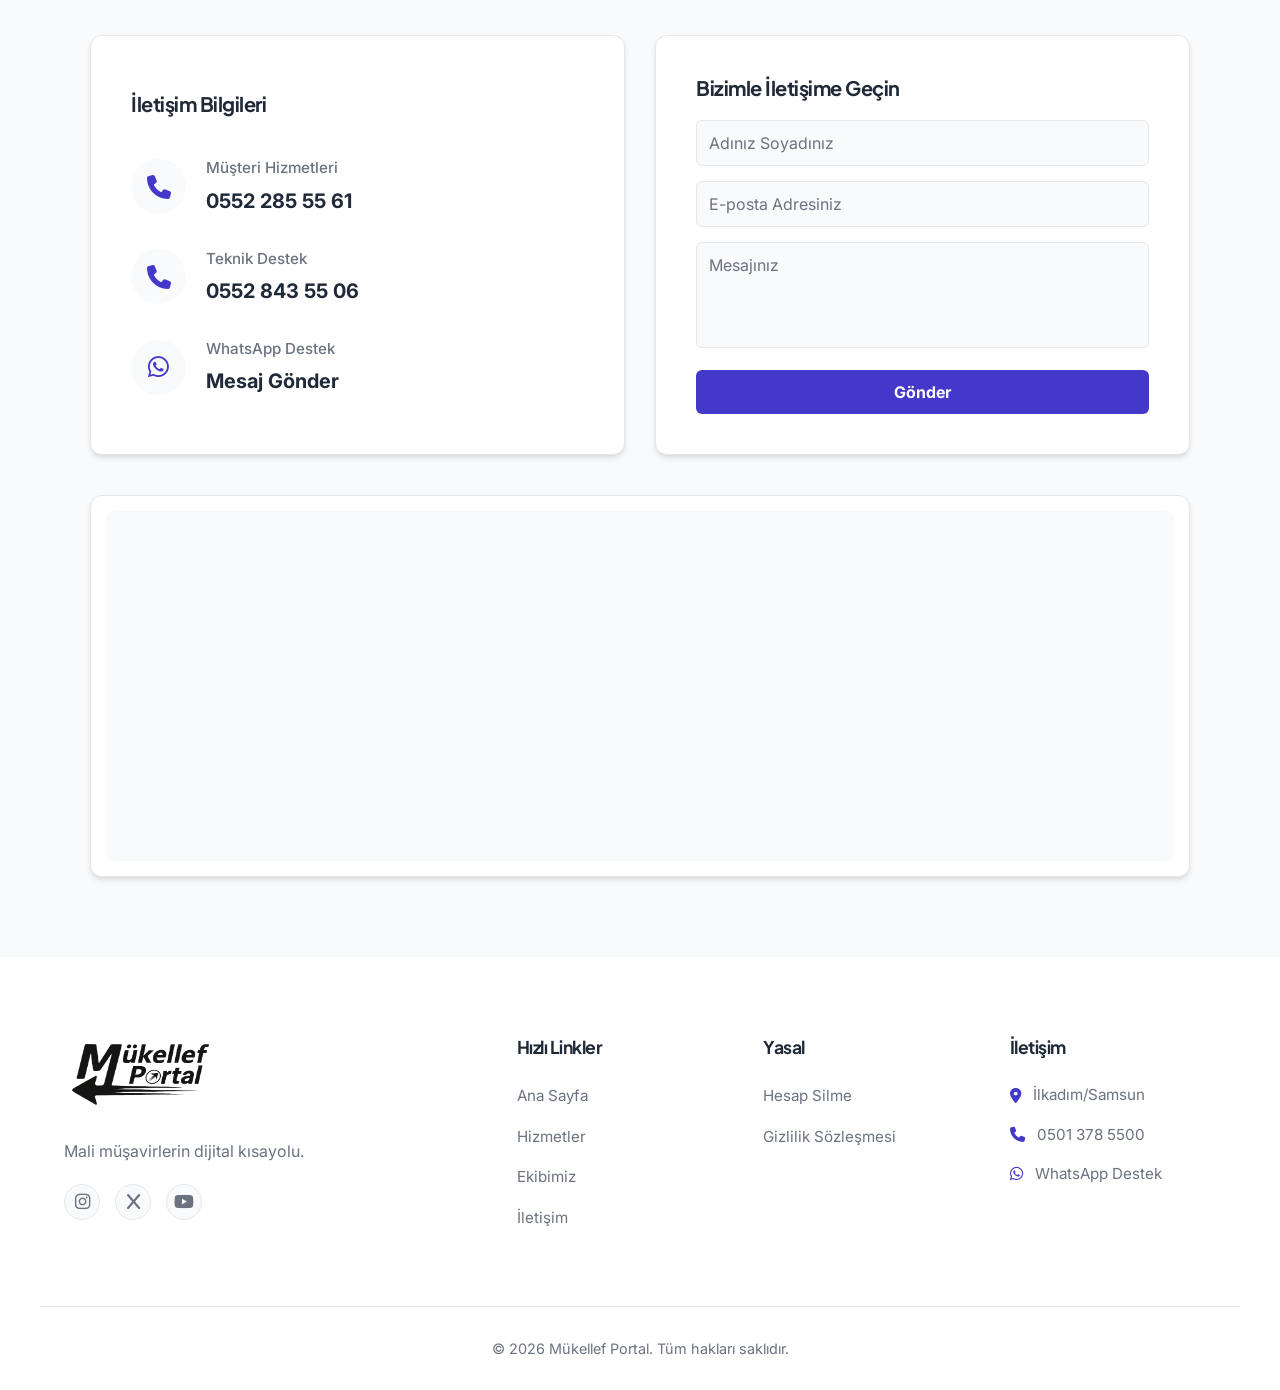
==== commit 942c0e86: "telefon kısmına bilgisayar görüntüleri de eklendi" ====
--- a/public/index.html
+++ b/public/index.html
@@ -40,903 +40,945 @@
 </head>
 
 <body>
+
     <body>
-    <!-- PRELOADER (Yükleme Ekranı) -->
-    <div id="preloader">
-        <div class="spinner"></div>
-        <span class="loading-text">Mükellef Portal Yükleniyor...</span>
-    </div>
-        ...
-    <!-- Header -->
-    <header class="header" id="header">
-        <div class="container-fluid nav-container">
-            <div class="logo">
-                <a href="#ana-sayfa-alani" id="navbarLogo">
-                    <img src="images/logolar/mukellef-portal-logo.png" alt="Mükellef Portal" id="main-logo">
-                </a>
-            </div>
-            <nav class="navbar" id="navbar">
-                <ul>
-                    <li><a href="#ana-sayfa-alani" class="nav-link active">Ana Sayfa</a></li>
-                    <li><a href="#hizmetler-alani" class="nav-link">Hizmetler</a></li>
-                    <li> <a href="#ekibimiz-alani" class="nav-link">Ekibimiz</a></li>
-                    <li><a href="#iletisim-alani" class="nav-link">İletişim</a></li>
-
-                </ul>
-            </nav>
-            <div class="header-right">
-                <a href="https://app.mukellefportal.com/auth/login" class="btn btn-primary login-btn">Portal Giriş</a>
-
-                <!-- Karanlık Tema Geçiş Butonu -->
-                <button class="theme-toggle-btn" id="themeToggle" aria-label="Temayı Değiştir">
-                    <i class="fa-solid fa-moon"></i>
-                </button>
-
-                <button class="mobile-menu-btn" id="mobileMenuBtn">
-                    <i class="fa-solid fa-bars"></i>
-                </button>
-            </div>
+        <!-- PRELOADER (Yükleme Ekranı) -->
+        <div id="preloader">
+            <div class="spinner"></div>
+            <span class="loading-text">Mükellef Portal Yükleniyor...</span>
         </div>
-    </header>
-
-    <!-- Hero Section -->
-    <section class="hero" id="ana-sayfa-alani">
-        <div class="container-fluid hero-container">
-            <div class="hero-content animate-on-scroll">
-                <h1>Mali Müşavirlerin Dijital Ofisi<br><span>Tüm Süreçleriniz Tek Ekranda</span></h1>
-                <p>Muhasebe ve mali müşavirlik süreçlerini dijital dünyaya taşıyan yenilikçi yazılım platformu ile iş
-                    yükünüzü hafifletin, zaman kazanın.</p>
-                <div class="hero-buttons">
-                    <a href="https://app.mukellefportal.com/auth/login" class="btn btn-primary">Hemen Başlayın</a>
-                    <a href="#hizmetler-alani" class="btn btn-outline">Hizmetleri İncele</a>
-                </div>
-            </div>
-            <div class="hero-visual">
-                <!-- Mevcut 4 Kart -->
-                <div class="floating-card card-1 float-anim">
-                    <i class="fa-regular fa-envelope"></i> e-Tebligat Takibi
-                </div>
-                <div class="floating-card card-2 float-anim delay-1">
-                    <i class="fa-regular fa-file-lines"></i> E-Beyanname Yönetimi
-                </div>
-                <div class="floating-card card-3 float-anim delay-2">
-                    <i class="fa-solid fa-building-columns"></i> SGK Takibi
-                </div>
-                <div class="floating-card card-4 float-anim delay-3">
-                    <i class="fa-regular fa-bell"></i> Hızlı Bildirim
+
+        <!-- Header -->
+        <header class="header" id="header">
+            <div class="container-fluid nav-container">
+                <div class="logo">
+                    <a href="#ana-sayfa-alani" id="navbarLogo">
+                        <img src="images/logolar/mukellef-portal-logo.png" alt="Mükellef Portal" id="main-logo">
+                    </a>
+                </div>
+                <nav class="navbar" id="navbar">
+                    <ul>
+                        <li><a href="#ana-sayfa-alani" class="nav-link active">Ana Sayfa</a></li>
+                        <li><a href="#hizmetler-alani" class="nav-link">Hizmetler</a></li>
+                        <li> <a href="#ekibimiz-alani" class="nav-link">Ekibimiz</a></li>
+                        <li><a href="#iletisim-alani" class="nav-link">İletişim</a></li>
+
+                    </ul>
+                </nav>
+                <div class="header-right">
+                    <a href="https://app.mukellefportal.com/auth/login" class="btn btn-primary login-btn">Portal
+                        Giriş</a>
+
+                    <!-- Karanlık Tema Geçiş Butonu -->
+                    <button class="theme-toggle-btn" id="themeToggle" aria-label="Temayı Değiştir">
+                        <i class="fa-solid fa-moon"></i>
+                    </button>
+
+                    <button class="mobile-menu-btn" id="mobileMenuBtn">
+                        <i class="fa-solid fa-bars"></i>
+                    </button>
+                </div>
+            </div>
+        </header>
+
+        <!-- Hero Section -->
+        <section class="hero" id="ana-sayfa-alani">
+            <div class="container-fluid hero-container">
+                <div class="hero-content animate-on-scroll">
+                    <h1>Mali Müşavirlerin Dijital Ofisi<br><span>Tüm Süreçleriniz Tek Ekranda</span></h1>
+                    <p>Muhasebe ve mali müşavirlik süreçlerini dijital dünyaya taşıyan yenilikçi yazılım platformu ile
+                        iş
+                        yükünüzü hafifletin, zaman kazanın.</p>
+                    <div class="hero-buttons">
+                        <a href="https://app.mukellefportal.com/auth/login" class="btn btn-primary">Hemen Başlayın</a>
+                        <a href="#hizmetler-alani" class="btn btn-outline">Hizmetleri İncele</a>
+                    </div>
+                </div>
+                <div class="hero-visual">
+                    <!-- Mevcut 4 Kart -->
+                    <div class="floating-card card-1 float-anim">
+                        <i class="fa-regular fa-envelope"></i> e-Tebligat Takibi
+                    </div>
+                    <div class="floating-card card-2 float-anim delay-1">
+                        <i class="fa-regular fa-file-lines"></i> E-Beyanname Yönetimi
+                    </div>
+                    <div class="floating-card card-3 float-anim delay-2">
+                        <i class="fa-solid fa-building-columns"></i> SGK Takibi
+                    </div>
+                    <div class="floating-card card-4 float-anim delay-3">
+                        <i class="fa-regular fa-bell"></i> Hızlı Bildirim
+                    </div>
+                </div>
+            </div>
+        </section>
+        <!-- Hizmetler Özel Karşılama (Hero) Alanı -->
+        <section class="services-intro bg-white" id="hizmetler-alani">
+            <div class="container-fluid intro-container">
+                <!-- Sol Taraf: Metin ve Butonlar -->
+                <div class="intro-content animate-on-scroll">
+                    <span class="badge-soft">🚀 ŞEFFAF VE AVANTAJLI FİYATLANDIRMA</span>
+
+                    <h2 class="intro-title">Tüm dijital süreçleriniz, <br>mükellef başına yılda <span
+                            class="text-accent">sadece 100 TL.</span></h2>
+
+                    <p class="intro-desc">
+                        Sürpriz faturalara son! Mükellef Portal ile tüm işlemlerinizi tek bir ekrandan yönetirken,
+                        işletme
+                        maliyetlerinizi minimuma indirin. Üstelik bizimle çalışanlara özel eşsiz fırsatlarla:
+                    </p>
+
+                    <ul class="intro-benefits" style="list-style: none; padding: 0; margin-bottom: 30px;">
+                        <li
+                            style="margin-bottom: 10px; display: flex; align-items: center; gap: 10px; font-weight: 500; color: var(--text-dark);">
+                            <i class="fa-solid fa-circle-check" style="color: #10b981; font-size: 1.2rem;"></i>
+                            e-Defter mükellefiyseniz kullanım <strong
+                                style="color: var(--accent-color); margin-left: 5px;">BEDAVA</strong>
+                        </li>
+                        <li
+                            style="margin-bottom: 10px; display: flex; align-items: center; gap: 10px; font-weight: 500; color: var(--text-dark);">
+                            <i class="fa-solid fa-circle-check" style="color: #10b981; font-size: 1.2rem;"></i>
+                            e-Fatura mükellefiyseniz kullanım <strong
+                                style="color: var(--accent-color); margin-left: 5px;">BEDAVA</strong>
+                        </li>
+                    </ul>
+
+                    <div class="intro-buttons">
+                        <a href="https://app.mukellefportal.com/auth/login" class="btn btn-primary">Hemen Kayıt Olun <i
+                                class="fa-solid fa-arrow-right"></i></a>
+                        <a href="#iletisim-alani" class="btn btn-outline">Detaylı Bilgi Alın</a>
+                    </div>
+                </div>
+
+                <!-- Sağ Taraf: Animasyonlu 3D Telefon/Panel Görselleri -->
+                <div class="intro-visual animate-on-scroll delay-1"
+                    style="justify-content: center; position: relative;">
+
+                    <!-- Senin Çizdiğin Yeşil Alandaki Cihaz Değiştirme Butonları -->
+                    <div class="device-toggle-wrapper">
+                        <button id="toggle-mobile" class="device-btn active" title="Mobil Görünüm">
+                            <i class="fa-solid fa-mobile-screen"></i>
+                        </button>
+                        <button id="toggle-desktop" class="device-btn" title="Masaüstü Görünüm">
+                            <i class="fa-solid fa-desktop"></i>
+                        </button>
+                    </div>
+
+                    <!-- 3D Resimlerin Döndüğü Alan -->
+                    <div class="mockup-carousel" id="main-mockup-carousel">
+
+                        <!-- 1. RESİM -->
+                        <img src="images/mukellef_portal-1.jpeg" data-mobile="images/mukellef_portal-1.jpeg"
+                            data-desktop="images/resim1.png" alt="Arayüz 1" class="carousel-img active">
+
+                        <!-- 2. RESİM -->
+                        <img src="images/mukellef_portal-2.jpeg" data-mobile="images/mukellef_portal-1.jpeg"
+                            data-desktop="images/resim2.png" alt="Arayüz 2" class="carousel-img next">
+
+                        <!-- 3. RESİM -->
+                        <img src="images/mukellef_portal-3.jpeg" data-mobile="images/mukellef_portal-1.jpeg"
+                            data-desktop="images/resim2.png" alt="Arayüz 3" class="carousel-img prev">
+
+                    </div>
+                </div>
+            </div>
+        </section>
+
+        <!-- İstatistik / Güven Çubuğu -->
+        <div class="stats-bar border-y bg-light">
+            <div class="container-fluid stats-container animate-on-scroll">
+                <div class="stat-item">
+                    <!-- 56'ya kadar sayacak ve sonuna + ekleyecek -->
+                    <span class="stat-number counter" data-target="56" data-suffix="+">0</span>
+                    <span class="stat-text">Aktif Modül</span>
+                </div>
+                <div class="stat-item">
+                    <span class="stat-number">Sınırsız</span>
+                    <span class="stat-text">Mükellef Ekleme</span>
+                </div>
+                <div class="stat-item">
+                    <!-- 100'e kadar sayacak ve başına % ekleyecek -->
+                    <span class="stat-number counter" data-target="100" data-prefix="%">0</span>
+                    <span class="stat-text">Bulut Mimari</span>
+                </div>
+                <div class="stat-item">
+                    <span class="stat-number">7/24</span>
+                    <span class="stat-text">Teknik Destek</span>
                 </div>
             </div>
         </div>
-    </section>
-    <!-- Hizmetler Özel Karşılama (Hero) Alanı -->
-    <section class="services-intro bg-white" id="hizmetler-alani">
-        <div class="container-fluid intro-container">
-            <!-- Sol Taraf: Metin ve Butonlar -->
-            <div class="intro-content animate-on-scroll">
-                <span class="badge-soft">🚀 ŞEFFAF VE AVANTAJLI FİYATLANDIRMA</span>
-
-                <h2 class="intro-title">Tüm dijital süreçleriniz, <br>mükellef başına yılda <span
-                        class="text-accent">sadece 100 TL.</span></h2>
-
-                <p class="intro-desc">
-                    Sürpriz faturalara son! Mükellef Portal ile tüm işlemlerinizi tek bir ekrandan yönetirken, işletme
-                    maliyetlerinizi minimuma indirin. Üstelik bizimle çalışanlara özel eşsiz fırsatlarla:
-                </p>
-
-                <ul class="intro-benefits" style="list-style: none; padding: 0; margin-bottom: 30px;">
-                    <li
-                        style="margin-bottom: 10px; display: flex; align-items: center; gap: 10px; font-weight: 500; color: var(--text-dark);">
-                        <i class="fa-solid fa-circle-check" style="color: #10b981; font-size: 1.2rem;"></i>
-                        e-Defter mükellefiyseniz kullanım <strong
-                            style="color: var(--accent-color); margin-left: 5px;">BEDAVA</strong>
-                    </li>
-                    <li
-                        style="margin-bottom: 10px; display: flex; align-items: center; gap: 10px; font-weight: 500; color: var(--text-dark);">
-                        <i class="fa-solid fa-circle-check" style="color: #10b981; font-size: 1.2rem;"></i>
-                        e-Fatura mükellefiyseniz kullanım <strong
-                            style="color: var(--accent-color); margin-left: 5px;">BEDAVA</strong>
-                    </li>
-                </ul>
-
-                <div class="intro-buttons">
-                    <a href="https://app.mukellefportal.com/auth/login" class="btn btn-primary">Hemen Kayıt Olun <i
-                            class="fa-solid fa-arrow-right"></i></a>
-                    <a href="#iletisim-alani" class="btn btn-outline">Detaylı Bilgi Alın</a>
-                </div>
-            </div>
-
-            <!-- Sağ Taraf: Uygulama/Panel Görseli -->
-            <!-- Sağ Taraf: Animasyonlu 3D Telefon/Panel Görselleri -->
-            <div class="intro-visual animate-on-scroll delay-1" style="justify-content: center;">
-                <div class="mockup-carousel">
-                    <!-- Öndeki Resim -->
-                    <img src="images/mukellef_portal-1.jpeg" alt="Arayüz 1" class="carousel-img active">
-                    <!-- Sağ Arkadaki Resim -->
-                    <img src="images/mukellef_portal-1.jpeg" alt="Arayüz 2" class="carousel-img next">
-                    <!-- Sol Arkadaki Resim -->
-                    <img src="images/mukellef_portal-1.jpeg" alt="Arayüz 3" class="carousel-img prev">
-                </div>
-            </div>
+
+        <!-- Sunduğumuz Hizmetler (Alt Kartlar) -->
+        <section class="services-grid-section bg-light">
+            <div class="container-fluid">
+                <div class="section-title animate-on-scroll">
+                    <h2>Bütünleşik Dijital Ofisiniz</h2>
+                    <p>Ekranlar arasında kaybolmaya son! Tüm süreçlerinizi ve alt modüllerinizi tek ekrandan hatasız
+                        yönetin.</p>
+                </div>
+
+                <div class="services-grid">
+                    <div class="service-card animate-on-scroll">
+                        <div class="icon-box"><i class="fa-solid fa-building"></i></div>
+                        <h3>Firmalarım</h3>
+                        <ul class="feature-list">
+                            <li><i class="fa-solid fa-check"></i> Tüm mükelleflerin listesi ve durumları</li>
+                            <li><i class="fa-solid fa-check"></i> Şirket, Şahıs ve Basit Usul ayrımı</li>
+                            <li><i class="fa-solid fa-check"></i> Aktif/Pasif mükellef kontrolü</li>
+                            <li><i class="fa-solid fa-check"></i> Lisans ve kota takibi</li>
+                        </ul>
+                    </div>
+
+                    <div class="service-card animate-on-scroll delay-1">
+                        <div class="icon-box"><i class="fa-solid fa-file-invoice"></i></div>
+                        <h3>e-Beyanname</h3>
+                        <ul class="feature-list">
+                            <li><i class="fa-solid fa-check"></i> e-Beyanname Görüntüleme</li>
+                            <li><i class="fa-solid fa-check"></i> e-Beyanname Kontrol Listesi</li>
+                            <li><i class="fa-solid fa-check"></i> Kişi ve tür bazlı toplu beyan takibi</li>
+                        </ul>
+                    </div>
+
+                    <div class="service-card animate-on-scroll delay-2">
+                        <div class="icon-box"><i class="fa-solid fa-envelope-open-text"></i></div>
+                        <h3>e-Tebligat</h3>
+                        <ul class="feature-list">
+                            <li><i class="fa-solid fa-check"></i> Anlık gelen tebligat bildirimleri</li>
+                            <li><i class="fa-solid fa-check"></i> Günlük, haftalık ve aylık özetler</li>
+                            <li><i class="fa-solid fa-check"></i> Yıllık toplam tebligat arşivi</li>
+                        </ul>
+                    </div>
+
+                    <div class="service-card animate-on-scroll">
+                        <div class="icon-box"><i class="fa-solid fa-building-columns"></i></div>
+                        <h3>SGK İşlemleri</h3>
+                        <ul class="feature-list">
+                            <li><i class="fa-solid fa-check"></i> SGK Kontrol Listesi</li>
+                            <li><i class="fa-solid fa-check"></i> SGK E-Rapor (Onaylı/Onaysız)</li>
+                            <li><i class="fa-solid fa-check"></i> E-Bildirge (Belge/Çalışan)</li>
+                            <li><i class="fa-solid fa-check"></i> İşe Giriş Çıkış Bildirgeleri</li>
+                            <li><i class="fa-solid fa-check"></i> İş Kazası Tutanakları</li>
+                        </ul>
+                    </div>
+
+                    <div class="service-card animate-on-scroll delay-1">
+                        <div class="icon-box"><i class="fa-solid fa-user-tie"></i></div>
+                        <h3>Personel Yönetimi</h3>
+                        <ul class="feature-list">
+                            <li><i class="fa-solid fa-check"></i> Personel Takibi</li>
+                            <li><i class="fa-solid fa-check"></i> Personel Mesai Çizelgesi</li>
+                            <li><i class="fa-solid fa-check"></i> Personel Etkinlikleri ve Yetkilendirme</li>
+                        </ul>
+                    </div>
+
+                    <div class="service-card animate-on-scroll delay-2">
+                        <div class="icon-box"><i class="fa-solid fa-credit-card"></i></div>
+                        <h3>Ödeme İşlemleri</h3>
+                        <ul class="feature-list">
+                            <li><i class="fa-solid fa-check"></i> Aylık Ödeme Listesi</li>
+                            <li><i class="fa-solid fa-check"></i> Cari Kasa Takibi</li>
+                            <li><i class="fa-solid fa-check"></i> Güncel Vergi & SGK Borçları</li>
+                            <li><i class="fa-solid fa-check"></i> Online Ödeme ve Ücret Yönetimi</li>
+                            <li><i class="fa-solid fa-check"></i> Finansal İstatistikler</li>
+                        </ul>
+                    </div>
+
+                    <div class="service-card animate-on-scroll delay-1">
+                        <div class="icon-box"><i class="fa-solid fa-chart-pie"></i></div>
+                        <h3>Raporlar & Kullanıcılar</h3>
+                        <ul class="feature-list">
+                            <li><i class="fa-solid fa-check"></i> POS + TODEB Raporları</li>
+                            <li><i class="fa-solid fa-check"></i> Genel Sistem Raporları</li>
+                            <li><i class="fa-solid fa-check"></i> Ofis Kullanıcıları Tanımlama</li>
+                            <li><i class="fa-solid fa-check"></i> Kullanıcı Yetki Seviyeleri</li>
+                        </ul>
+                    </div>
+
+                    <div class="service-card animate-on-scroll delay-2">
+                        <div class="icon-box"><i class="fa-solid fa-headset"></i></div>
+                        <h3>Destek & Yardımcı Araçlar</h3>
+                        <ul class="feature-list">
+                            <li><i class="fa-solid fa-check"></i> SMS, WhatsApp ve Mail yoluyla hızlı yardım</li>
+                            <li><i class="fa-solid fa-check"></i> Uzmana Sor (Destek Talepleri)</li>
+                            <li><i class="fa-solid fa-check"></i> Sıkça Sorulan Sorular Kütüphanesi</li>
+                            <li><i class="fa-solid fa-check"></i> Dilekçeler Modülü</li>
+                        </ul>
+                    </div>
+
+                    <div class="service-card animate-on-scroll">
+                        <div class="icon-box"><i class="fa-solid fa-book"></i></div>
+                        <h3>e-Defter Merkezi</h3>
+                        <ul class="feature-list">
+                            <li><i class="fa-solid fa-check"></i> Otomatik e-Defter Berat gönderimi</li>
+                            <li><i class="fa-solid fa-check"></i> Dijital ortamda güvenli arşivleme</li>
+                        </ul>
+                        <div
+                            style="margin-top: 15px; padding: 10px; background-color: rgba(67, 56, 202, 0.05); border-left: 3px solid var(--accent-color, #4338ca); border-radius: 4px; font-size: 0.9rem;">
+                            <strong>🎉 Kampanya:</strong> Bizimle çalışan e-Fatura ve e-Defter mükellefleri için bu
+                            modül
+                            tamamen <strong>ücretsizdir!</strong>
+                        </div>
+                    </div>
+
+                </div>
+            </div>
+        </section>
+
+        <!--YORUMLAR KISMI -->
+
+        <section class="testimonials-section bg-white" id="kullanici-yorumlari">
+            <div class="container-fluid">
+                <div class="testimonials-header animate-on-scroll">
+                    <h2>Müşterilerimiz Neler Söylüyor?</h2>
+                    <p>Mükellef Portal ile iş yükünü hafifleten yüzlerce uzmandan bazılarının yorumları.</p>
+                </div>
+
+                <div class="testimonial-slider-wrap animate-on-scroll delay-1">
+                    <!-- Geri Butonu -->
+                    <button class="slider-btn prev-btn" id="t-prev" aria-label="Önceki Yorum"><i
+                            class="fa-solid fa-chevron-left"></i></button>
+
+                    <div class="testimonial-track-container">
+                        <div class="testimonial-track" id="testimonialTrack">
+
+                            <!-- Yorum 1 -->
+                            <div class="testimonial-card">
+                                <div>
+                                    <div class="testimonial-stars">
+                                        <i class="fa-solid fa-star"></i><i class="fa-solid fa-star"></i><i
+                                            class="fa-solid fa-star"></i><i class="fa-solid fa-star"></i><i
+                                            class="fa-solid fa-star"></i>
+                                    </div>
+                                    <p class="testimonial-comment">"Mükellef Portal sayesinde e-Tebligat takibi çok
+                                        kolaylaştı. Farklı ekranlarda boğulmaktan kurtulduk. Kesinlikle her ofiste
+                                        olması
+                                        gereken bir yazılım."</p>
+                                </div>
+                                <div class="testimonial-author">
+                                    <h4>Ahmet Y.</h4>
+                                    <span>Mali Müşavir</span>
+                                </div>
+                            </div>
+
+                            <!-- Yorum 2 -->
+                            <div class="testimonial-card">
+                                <div>
+                                    <div class="testimonial-stars">
+                                        <i class="fa-solid fa-star"></i><i class="fa-solid fa-star"></i><i
+                                            class="fa-solid fa-star"></i><i class="fa-solid fa-star"></i><i
+                                            class="fa-solid fa-star-half-stroke"></i>
+                                    </div>
+                                    <p class="testimonial-comment">"SGK işlemlerini tek ekrandan yönetmek ofisteki iş
+                                        yükümüzü ciddi anlamda azalttı. Raporlama sistemi oldukça başarılı ve sade."</p>
+                                </div>
+                                <div class="testimonial-author">
+                                    <h4>Ayşe K.</h4>
+                                    <span>SMMM</span>
+                                </div>
+                            </div>
+
+                            <!-- Yorum 3 -->
+                            <div class="testimonial-card">
+                                <div>
+                                    <div class="testimonial-stars">
+                                        <i class="fa-solid fa-star"></i><i class="fa-solid fa-star"></i><i
+                                            class="fa-solid fa-star"></i><i class="fa-solid fa-star"></i><i
+                                            class="fa-solid fa-star"></i>
+                                    </div>
+                                    <p class="testimonial-comment">"Eskiden mükellefler arası geçiş yaparken sürekli
+                                        vakit
+                                        kaybediyorduk. Şimdi tüm firmalarım elimin altında. Destek ekibine teşekkürler."
+                                    </p>
+                                </div>
+                                <div class="testimonial-author">
+                                    <h4>Mehmet T.</h4>
+                                    <span>Muhasebe Müdürü</span>
+                                </div>
+                            </div>
+
+                            <!-- Yorum 4 -->
+                            <div class="testimonial-card">
+                                <div>
+                                    <div class="testimonial-stars">
+                                        <i class="fa-solid fa-star"></i><i class="fa-solid fa-star"></i><i
+                                            class="fa-solid fa-star"></i><i class="fa-solid fa-star"></i><i
+                                            class="fa-solid fa-star"></i>
+                                    </div>
+                                    <p class="testimonial-comment">"Fiyat performans olarak piyasadaki en iyi çözüm.
+                                        Özellikle e-Defter mükelleflerine sağladıkları avantajlar bizi çok memnun etti."
+                                    </p>
+                                </div>
+                                <div class="testimonial-author">
+                                    <h4>Fatma S.</h4>
+                                    <span>Serbest Muhasebeci</span>
+                                </div>
+                            </div>
+
+                            <!-- Yorum 5 -->
+                            <div class="testimonial-card">
+                                <div>
+                                    <div class="testimonial-stars">
+                                        <i class="fa-solid fa-star"></i><i class="fa-solid fa-star"></i><i
+                                            class="fa-solid fa-star"></i><i class="fa-solid fa-star"></i><i
+                                            class="fa-regular fa-star"></i>
+                                    </div>
+                                    <p class="testimonial-comment">"Destek ekibi çok ilgili, WhatsApp üzerinden anında
+                                        yanıt
+                                        bulabiliyoruz. Arayüzün karanlık tema desteği olması gece çalışmalarında
+                                        gözümüzü
+                                        yormuyor."</p>
+                                </div>
+                                <div class="testimonial-author">
+                                    <h4>Kemal E.</h4>
+                                    <span>SMMM</span>
+                                </div>
+                            </div>
+
+                            <!-- Yorum 6 -->
+                            <div class="testimonial-card">
+                                <div>
+                                    <div class="testimonial-stars">
+                                        <i class="fa-solid fa-star"></i><i class="fa-solid fa-star"></i><i
+                                            class="fa-solid fa-star"></i><i class="fa-solid fa-star"></i><i
+                                            class="fa-solid fa-star"></i>
+                                    </div>
+                                    <p class="testimonial-comment">"Beyanname kontrol listeleri sayesinde beyan atlama
+                                        ve
+                                        hata yapma riskimiz tamamen sıfıra indi. Toplu indirme özelliği harika
+                                        çalışıyor."
+                                    </p>
+                                </div>
+                                <div class="testimonial-author">
+                                    <h4>Zeynep B.</h4>
+                                    <span>Muhasebe Uzmanı</span>
+                                </div>
+                            </div>
+
+                            <!-- Yorum 7 -->
+                            <div class="testimonial-card">
+                                <div>
+                                    <div class="testimonial-stars">
+                                        <i class="fa-solid fa-star"></i><i class="fa-solid fa-star"></i><i
+                                            class="fa-solid fa-star"></i><i class="fa-solid fa-star"></i><i
+                                            class="fa-solid fa-star"></i>
+                                    </div>
+                                    <p class="testimonial-comment">"Kullanıcı yetkilendirmesi sayesinde ofisteki
+                                        personelin
+                                        sadece kendi sorumlu olduğu mükellefleri görmesini sağladık. Veri güvenliğimiz
+                                        arttı."</p>
+                                </div>
+                                <div class="testimonial-author">
+                                    <h4>Hasan D.</h4>
+                                    <span>Mali Müşavir</span>
+                                </div>
+                            </div>
+
+                            <!-- Yorum 8 -->
+                            <div class="testimonial-card">
+                                <div>
+                                    <div class="testimonial-stars">
+                                        <i class="fa-solid fa-star"></i><i class="fa-solid fa-star"></i><i
+                                            class="fa-solid fa-star"></i><i class="fa-solid fa-star"></i><i
+                                            class="fa-solid fa-star-half-stroke"></i>
+                                    </div>
+                                    <p class="testimonial-comment">"İlk kurulumdan itibaren sistem o kadar akıcı
+                                        çalışıyor
+                                        ki, adaptasyon sürecimiz hiç olmadı diyebilirim. Jetkolay entegrasyonu muazzam."
+                                    </p>
+                                </div>
+                                <div class="testimonial-author">
+                                    <h4>Burcu Ç.</h4>
+                                    <span>SMMM</span>
+                                </div>
+                            </div>
+
+                            <!-- Yorum 9 -->
+                            <div class="testimonial-card">
+                                <div>
+                                    <div class="testimonial-stars">
+                                        <i class="fa-solid fa-star"></i><i class="fa-solid fa-star"></i><i
+                                            class="fa-solid fa-star"></i><i class="fa-solid fa-star"></i><i
+                                            class="fa-solid fa-star"></i>
+                                    </div>
+                                    <p class="testimonial-comment">"Personel yönetimi ve cari kasa takip modülü
+                                        beklentilerimin çok üstünde. Artık ofisin tüm işlerini tek yerden
+                                        yönetebiliyorum."
+                                    </p>
+                                </div>
+                                <div class="testimonial-author">
+                                    <h4>Mustafa A.</h4>
+                                    <span>Mali Müşavir</span>
+                                </div>
+                            </div>
+
+                            <!-- Yorum 10 -->
+                            <div class="testimonial-card">
+                                <div>
+                                    <div class="testimonial-stars">
+                                        <i class="fa-solid fa-star"></i><i class="fa-solid fa-star"></i><i
+                                            class="fa-solid fa-star"></i><i class="fa-solid fa-star"></i><i
+                                            class="fa-solid fa-star"></i>
+                                    </div>
+                                    <p class="testimonial-comment">"Bulut mimarisi gerçekten hayat kurtarıyor. Hafta
+                                        sonu
+                                        ofise gitmeden acil bir beyannameyi evden saniyeler içinde kontrol edebildim."
+                                    </p>
+                                </div>
+                                <div class="testimonial-author">
+                                    <h4>Elif N.</h4>
+                                    <span>SMMM</span>
+                                </div>
+                            </div>
+
+                            <!-- Yorum 11 -->
+                            <div class="testimonial-card">
+                                <div>
+                                    <div class="testimonial-stars">
+                                        <i class="fa-solid fa-star"></i><i class="fa-solid fa-star"></i><i
+                                            class="fa-solid fa-star"></i><i class="fa-solid fa-star"></i><i
+                                            class="fa-regular fa-star"></i>
+                                    </div>
+                                    <p class="testimonial-comment">"Sıkça sorulan sorular arşivi ve dilekçeler modülü
+                                        sürekli başvurduğumuz bir rehber oldu. Yazılım çok kullanışlı, ancak birkaç
+                                        modül
+                                        daha eklenebilir."</p>
+                                </div>
+                                <div class="testimonial-author">
+                                    <h4>Caner V.</h4>
+                                    <span>Muhasebe Müdürü</span>
+                                </div>
+                            </div>
+
+                            <!-- Yorum 12 -->
+                            <div class="testimonial-card">
+                                <div>
+                                    <div class="testimonial-stars">
+                                        <i class="fa-solid fa-star"></i><i class="fa-solid fa-star"></i><i
+                                            class="fa-solid fa-star"></i><i class="fa-solid fa-star"></i><i
+                                            class="fa-solid fa-star"></i>
+                                    </div>
+                                    <p class="testimonial-comment">"İlk günden beri kullanıyoruz, kısa sürede ofisimizin
+                                        vazgeçilmezi oldu. Mali müşavirlik mesleğini modernize eden ekibe teşekkürler."
+                                    </p>
+                                </div>
+                                <div class="testimonial-author">
+                                    <h4>Serkan M.</h4>
+                                    <span>Mali Müşavir</span>
+                                </div>
+                            </div>
+
+                        </div>
+                    </div>
+
+                    <!-- İleri Butonu -->
+                    <button class="slider-btn next-btn" id="t-next" aria-label="Sonraki Yorum"><i
+                            class="fa-solid fa-chevron-right"></i></button>
+                </div>
+            </div>
+        </section>
+
+
+
+        <!-- Info Section -->
+        <section class="info-section">
+            <div class="container-fluid info-container">
+                <div class="info-content animate-on-scroll">
+                    <h2>Mükellefleriniz arasındaki <br><span>evrak karmaşasına son</span></h2>
+                    <p class="subtitle">Mükellef Portal, serbest muhasebeci mali uzmanların (SMMM) iş yükünü hafifletmek
+                        ve resmi işlemleri hızlandırmak için tasarlandı.</p>
+
+                    <ul class="features-list">
+                        <li>
+                            <div class="feature-icon"><i class="fa-solid fa-headset"></i></div>
+                            <div>
+                                <h4>7/24 Çağrı Desteği</h4>
+                                <p>Kesintisiz teknik destek ile her zaman yanınızdayız.</p>
+                            </div>
+                        </li>
+                        <li>
+                            <div class="feature-icon"><i class="fa-solid fa-bolt"></i></div>
+                            <div>
+                                <h4>Hızlı Çözüm</h4>
+                                <p>İşlemlerinizi tek tıkla saniyeler içinde tamamlayın.</p>
+                            </div>
+                        </li>
+                        <li>
+                            <div class="feature-icon"><i class="fa-solid fa-shield-halved"></i></div>
+                            <div>
+                                <h4>Tecrübeli Çalışma Kadrosu</h4>
+                                <p>Sektör dinamiklerine hakim uzman ekip.</p>
+                            </div>
+                        </li>
+                    </ul>
+                </div>
+                <div class="info-visual animate-on-scroll delay-1">
+                    <div class="experience-card float-anim">
+                        <i class="fa-solid fa-award"></i>
+                        <h3>80+</h3>
+                        <p>YILLIK TOPLAM SEKTÖR TECRÜBESİ</p>
+                        <span class="quote-italic">"Güvenilir altyapı, kesintisiz hizmet."</span>
+                    </div>
+                </div>
+            </div>
+        </section>
+
+
+        <section class="team-section bg-light" id="ekibimiz-alani">
+            <div class="container-fluid">
+                <div class="section-title animate-on-scroll">
+                    <h2>Ekibimiz</h2>
+                    <p>Başarımızın arkasındaki uzman ve dinamik kadromuzla tanışın.</p>
+                </div>
+                <div class="team-grid">
+                    <!-- Kişi 1 -->
+                    <div class="team-card animate-on-scroll">
+                        <div class="team-img-box">
+                            <img src="images/team/abdulkadir-erdogan.jpg" alt="ABDULKADİR ERDOĞAN"
+                                onerror="this.style.display='none'; this.nextElementSibling.style.display='flex';">
+                            <i class="fa-regular fa-user placeholder-icon" style="display: none;"></i>
+                        </div>
+                        <div class="team-info">
+                            <div class="member-details">
+                                <h4>AbdulKadir Erdoğan</h4>
+                                <p>Kurucu & CEO</p>
+                            </div>
+                            <div class="member-social">
+                                <a href="https://www.linkedin.com/in/abdulkadir-erdo%C4%9Fan-a652311ab/" target="_blank"
+                                    rel="noopener noreferrer" class="linkedin-btn"><i class="fa-brands fa-linkedin"></i>
+                                    LinkedIn</a>
+                            </div>
+                        </div>
+                    </div>
+
+                    <div class="team-card animate-on-scroll delay-1">
+                        <div class="team-img-box">
+                            <img src="images/team/yasin-sahin.jpeg" alt="YASİN ŞAHİN"
+                                onerror="this.style.display='none'; this.nextElementSibling.style.display='flex';">
+                        </div>
+                        <div class="team-info">
+                            <div class="member-details">
+                                <h4>Yasin Şahin</h4>
+                                <p>Yazılım Geliştirici</p>
+                            </div>
+                            <div class="member-social">
+                                <a href="https://www.linkedin.com/in/yasinsahin55/" target="_blank"
+                                    rel="noopener noreferrer" class="linkedin-btn"><i class="fa-brands fa-linkedin"></i>
+                                    LinkedIn</a>
+                            </div>
+                        </div>
+                    </div>
+
+                    <div class="team-card animate-on-scroll delay-2">
+                        <div class="team-img-box">
+
+                            <img src="images/team/umit-sonar.jpeg" alt="UMİT SONAR"
+                                onerror="this.style.display='none'; this.nextElementSibling.style.display='flex';">
+                            <i class="fa-regular fa-user placeholder-icon" style="display: none;"></i>
+                        </div>
+                        <div class="team-info">
+                            <div class="member-details">
+                                <h4>Ümit Sonar</h4>
+                                <p>Yazılım Geliştirici</p>
+                            </div>
+                            <div class="member-social">
+                                <a href="https://www.linkedin.com/in/%C3%BCmitsonar/" target="_blank"
+                                    rel="noopener noreferrer" class="linkedin-btn"><i class="fa-brands fa-linkedin"></i>
+                                    LinkedIn</a>
+                            </div>
+                        </div>
+                    </div>
+                    <div class="team-card animate-on-scroll delay-3">
+                        <div class="team-img-box">
+                            <img src="images/team/bedirhan-parlak.jpeg" alt="BEDİRHAN PARLAK"
+                                onerror="this.style.display='none'; this.nextElementSibling.style.display='flex';">
+                            <i class="fa-regular fa-user placeholder-icon" style="display: none;"></i>
+                        </div>
+                        <div class="team-info">
+                            <div class="member-details">
+                                <h4>Zihni Bedirhan Parlak</h4>
+                                <p>Yazılım Geliştirici</p>
+                            </div>
+                            <div class="member-social">
+                                <a href="https://www.linkedin.com/in/bedirhan-parlak-8a42033bb/" target="_blank"
+                                    rel="noopener noreferrer" class="linkedin-btn"><i class="fa-brands fa-linkedin"></i>
+                                    LinkedIn</a>
+                            </div>
+                        </div>
+                    </div>
+
+                    <!-- Kişi 5 (Alt Satır Sağ) -->
+                    <div class="team-card animate-on-scroll delay-1">
+                        <div class="team-img-box">
+                            <i class="fa-regular fa-user placeholder-icon"></i>
+                        </div>
+                        <div class="team-info">
+                            <div class="member-details">
+                                <h4>İbrahim Güneş</h4>
+                                <p>Mobil Geliştirici</p>
+                            </div>
+                            <div class="member-social">
+                                <a href="https://www.linkedin.com/in/ibrahim-g%C3%BCne%C5%9F/" target="_blank"
+                                    rel="noopener noreferrer" class="linkedin-btn"><i class="fa-brands fa-linkedin"></i>
+                                    LinkedIn</a>
+                            </div>
+                        </div>
+                    </div>
+                </div>
+            </div>
+        </section>
+
+        <section class="partners-section">
+            <div class="container-fluid">
+                <!-- 1. KISIM: MEVCUT ÇÖZÜM ORTAKLARI -->
+                <div class="section-title animate-on-scroll">
+                    <h2>Güçlü Çözüm Ortaklarımız</h2>
+                    <p>Altyapımızda kullandığımız ve entegre çalıştığımız öncü markalar.</p>
+                </div>
+
+                <div class="partners-grid animate-on-scroll delay-1">
+                    <!-- Kart 1: Jetkolay -->
+                    <div class="partner-card">
+                        <a href="https://www.jetkolay.com" target="_blank" title="Jetkolay'a Git"
+                            style="display: flex; justify-content: center; align-items: center; width: 100%; height: 100%;">
+                            <img src="images/logolar/jet-kolay-logo.png" alt="Jetkolay"
+                                style="max-width: 90%; max-height: 80px; object-fit: contain; transform: scale(1.2);">
+                        </a>
+                    </div>
+
+                    <!-- Kart 2: Mysoft -->
+                    <div class="partner-card">
+                        <a href="https://www.mysoft.com.tr" target="_blank" title="Mysoft'a Git"
+                            style="display: flex; justify-content: center; align-items: center; width: 100%; height: 100%;">
+                            <img src="images/logolar/mysoft-logo.png" alt="mysoft"
+                                style="max-width: 90%; max-height: 80px; object-fit: contain;">
+                        </a>
+                    </div>
+
+                    <!-- Kart 3: Arksotek -->
+                    <div class="partner-card">
+                        <a href="https://aksotek.com.tr/" target="_blank" title="Arksotek'e Git"
+                            style="display: flex; justify-content: center; align-items: center; width: 100%; height: 100%;">
+                            <img src="images/logolar/aksoket-logo.png" alt="arksotek"
+                                style="max-width: 90%; max-height: 80px; object-fit: contain;">
+                        </a>
+                    </div>
+
+                    <!-- Kart 4: ArkSigner -->
+                    <div class="partner-card">
+                        <a href="https://www.arksigner.com" target="_blank" title="ArkSigner'a Git"
+                            style="display: flex; justify-content: center; align-items: center; width: 100%; height: 100%;">
+                            <img src="images/logolar/arksigner.png" alt="arksigner"
+                                style="max-width: 90%; max-height: 80px; object-fit: contain;">
+                        </a>
+                    </div>
+                </div>
+
+                <!-- 2. KISIM: ARAYA EKLENEN YAZI VE DEVLET ENTEGRASYONLARI -->
+                <div class="section-title animate-on-scroll" style="margin-top: 80px; margin-bottom: 40px;">
+                    <h3 style="font-size: 1.8rem; color: var(--text-dark); margin-bottom: 10px;">Resmi Kurum
+                        Entegrasyonları
+                    </h3>
+                    <p style="color: var(--text-gray); font-size: 1.05rem; max-width: 700px; margin: 0 auto;">
+                        İş süreçlerinizi hızlandırmak ve hata payını sıfıra indirmek için e-Devlet ve ilgili
+                        bakanlıkların
+                        altyapılarıyla %100 uyumlu ve entegre çalışıyoruz.
+                    </p>
+                </div>
+
+                <!-- grid-template-columns ile 7 logonun daha estetik dizilmesi sağlandı -->
+                <div class="partners-grid animate-on-scroll delay-2"
+                    style="grid-template-columns: repeat(auto-fit, minmax(130px, 1fr));">
+
+                    <!-- Devlet Logosu 1 (Tıklanamaz, sadece hover renk efekti çalışır) -->
+                    <div class="partner-card" style="cursor: default;">
+                        <!-- Görsel linkini (src) kendi logo adınıza göre güncelleyin -->
+                        <img src="images/logolar/Devlet_logolari/dvdLogo.png" alt="Dijital vergi dairesi"
+                            style="max-width: 90%; max-height: 70px; object-fit: contain;">
+                    </div>
+
+                    <!-- Devlet Logosu 2 -->
+                    <div class="partner-card" style="cursor: default;">
+                        <img src="images/logolar/Devlet_logolari/ivdlogo.png" alt="interaktif vergi dairesis"
+                            style="max-width: 90%; max-height: 70px; object-fit: contain;">
+                    </div>
+
+                    <!-- Devlet Logosu 3 -->
+                    <div class="partner-card" style="cursor: default;">
+                        <img src="images/logolar/Devlet_logolari/ebeyanlogo.png" alt="e-beyan"
+                            style="max-width: 90%; max-height: 70px; object-fit: contain;">
+                    </div>
+
+                    <!-- Devlet Logosu 4 -->
+                    <div class="partner-card" style="cursor: default;">
+                        <img src="images/logolar/Devlet_logolari/edefterlogo.png" alt="e-defter"
+                            style="max-width: 90%; max-height: 70px; object-fit: contain;">
+                    </div>
+
+                    <!-- Devlet Logosu 5 -->
+                    <div class="partner-card" style="cursor: default;">
+                        <img src="images/logolar/Devlet_logolari/Edevlet.png" alt="e-devlet"
+                            style="max-width: 90%; max-height: 70px; object-fit: contain;">
+                    </div>
+
+                    <!-- Devlet Logosu 6 -->
+                    <div class="partner-card" style="cursor: default;">
+                        <img src="images/logolar/Devlet_logolari/gib_logo.png" alt="vergi dairesi"
+                            style="max-width: 90%; max-height: 70px; object-fit: contain;">
+                    </div>
+
+                    <!-- Devlet Logosu 7 -->
+                    <div class="partner-card" style="cursor: default;">
+                        <img src="images/logolar/Devlet_logolari/tobblogo.png" alt="türkiye odalar ve borsalar birliği"
+                            style="max-width: 90%; max-height: 70px; object-fit: contain;">
+                    </div>
+
+                </div>
+            </div>
+        </section>
+
+
+        <section id="iletisim-alani" class="contact-section">
+            <div class="contact-wrap">
+
+                <h1 class="contact-title">Bize Ulaşın</h1>
+
+                <!-- ÜST KISIM: Sol (İletişim) ve Sağ (Form) Kutuları -->
+                <div class="contact-cards">
+
+                    <!-- SOL KUTU: İletişim Bilgileri -->
+                    <div class="contact-phone-card">
+                        <h3>İletişim Bilgileri</h3>
+
+                        <div class="contact-item">
+                            <a href="tel:+905522855561" class="contact-icon">
+                                <i class="fa-solid fa-phone"></i>
+                            </a>
+                            <div class="contact-text">
+                                <span class="contact-label">Müşteri Hizmetleri</span>
+                                <a href="tel:+905522855561">0552 285 55 61</a>
+                            </div>
+                        </div>
+
+                        <div class="contact-item">
+                            <a href="tel:+905528435506" class="contact-icon">
+                                <i class="fa-solid fa-phone"></i>
+                            </a>
+                            <div class="contact-text">
+                                <span class="contact-label">Teknik Destek</span>
+                                <a href="tel:+905528435506">0552 843 55 06</a>
+                            </div>
+                        </div>
+
+                        <div class="contact-item">
+                            <a href="https://wa.me/905522855561?text=Merhaba,%20Mükellef%20Portal%20hakkında%20bilgi%20almak%20istiyorum."
+                                target="_blank" class="contact-icon whatsapp-icon">
+                                <i class="fa-brands fa-whatsapp"></i>
+                            </a>
+                            <div class="contact-text">
+                                <span class="contact-label">WhatsApp Destek</span>
+                                <a href="https://wa.me/905522855561?text=Merhaba,%20Mükellef%20Portal%20hakkında%20bilgi%20almak%20istiyorum."
+                                    target="_blank">Mesaj Gönder</a>
+                            </div>
+                        </div>
+                    </div>
+
+                    <!-- SAĞ KUTU: İletişim Formu (PHP İsimleri ve ID'ler KORUNDU) -->
+                    <div class="contact-form-card">
+                        <h3>Bizimle İletişime Geçin</h3>
+                        <form id="mukellef-iletisim-formu">
+                            <input type="text" name="customer_name" placeholder="Adınız Soyadınız" required>
+                            <input type="email" name="customer_email" placeholder="E-posta Adresiniz" required>
+                            <textarea name="customer_message" placeholder="Mesajınız" rows="4" required></textarea>
+                            <button type="submit" id="form-submit-btn" class="contact-submit-btn">Gönder</button>
+                        </form>
+                    </div>
+
+                </div> <!-- Buraları yan yana tutan div kapandı -->
+
+                <!-- ALT KISIM: Uzunca Boydan Boya Harita -->
+                <div class="contact-map-container animate-on-scroll delay-1">
+                    <iframe src="https://maps.google.com/maps?q=41.297399,36.332208&t=&z=16&ie=UTF8&iwloc=&output=embed"
+                        width="100%" height="350" style="border:0;" allowfullscreen="" loading="lazy"
+                        referrerpolicy="no-referrer-when-downgrade">
+                    </iframe>
+                </div>
+
+            </div>
+        </section>
+
+        <!-- Footer -->
+        <footer class="footer">
+            <div class="container footer-grid">
+                <div class="footer-col brand-col">
+                    <div class="footer-col brand-col">
+                        <div class="logo">
+                            <!-- Resim etiketine id="footer-logo" ekliyoruz -->
+                            <a href="#ana-sayfa-alani"><img src="images/logolar/mukellef-portal-logo.png"
+                                    alt="Mükellef Portal" id="footer-logo" style="max-width: 150px;"></a>
+                        </div>
+                        <p>Mali müşavirlerin dijital kısayolu.</p>
+                        <!-- ... sosyal medya ikonları ... -->
+                    </div>
+
+                    <!-- Sosyal Medya İkonlarından WhatsApp Çıkarıldı -->
+                    <div class="social-links">
+                        <a href="https://www.instagram.com/mukellefportal/?hl=tr" target="_blank"
+                            aria-label="Instagram"><i class="fa-brands fa-instagram"></i></a>
+                        <a href="https://x.com/jetkolaybilisim" target="_blank" aria-label="Twitter"><i
+                                class="fab fa-x"></i></a>
+                        <a href="https://www.youtube.com/@JETKOLAYB%C4%B0L%C4%B0%C5%9E%C4%B0M" target="_blank"
+                            aria-label="YouTube"><i class="fa-brands fa-youtube"></i></a>
+                    </div>
+                </div>
+                <div class="footer-col">
+                    <h4>Hızlı Linkler</h4>
+                    <ul>
+                        <li><a href="#ana-sayfa-alani">Ana Sayfa</a></li>
+                        <li><a href="#hizmetler-alani">Hizmetler</a></li>
+                        <li><a href="#ekibimiz-alani">Ekibimiz</a></li>
+                        <li><a href="#iletisim-alani">İletişim</a></li>
+                    </ul>
+                </div>
+                <div class="footer-col">
+                    <h4>Yasal</h4>
+                    <ul>
+                        <li><a href="https://mukellefportal.com/hesap-silme">Hesap Silme</a></li>
+                        <li><a href="https://mukellefportal.com/gizlilik-sozlesmesi">Gizlilik Sözleşmesi</a></li>
+                    </ul>
+                </div>
+                <div class="footer-col">
+                    <h4>İletişim</h4>
+                    <ul class="contact-info">
+                        <li>
+                            <a href="https://www.google.com/maps?ll=41.297399,36.332208&z=17&t=m&hl=tr&gl=TR&mapclient=embed&cid=4014054536983940385"
+                                target="_blank" rel="noopener noreferrer"
+                                style="display: flex; align-items: center; gap: 12px;">
+                                <i class="fa-solid fa-location-dot"></i> İlkadım/Samsun
+                            </a>
+                        </li>
+                        <li><i class="fa-solid fa-phone"></i> 0501 378 5500</li>
+                        <!-- WhatsApp Buraya Eklendi -->
+                        <li>
+                            <a href="https://wa.me/905522855561" target="_blank"
+                                style="display: flex; align-items: center; gap: 12px;">
+                                <i class="fa-brands fa-whatsapp"></i> WhatsApp Destek
+                            </a>
+                        </li>
+                    </ul>
+                </div>
+            </div>
+            <div class="container footer-bottom">
+                <p>© 2026 Mükellef Portal. Tüm hakları saklıdır.</p>
+            </div>
+        </footer>
+
+        <!-- HTML Yapısı (Daire ve Ok) -->
+        <div id="progress-scroll-btn">
+            <svg class="progress-circle" width="100%" height="100%" viewBox="-1 -1 102 102">
+                <path d="M50,1 a49,49 0 0,1 0,98 a49,49 0 0,1 0,-98" />
+            </svg>
+            <span class="arrow-icon">↑</span>
         </div>
-    </section>
-
-    <!-- İstatistik / Güven Çubuğu -->
-    <div class="stats-bar border-y bg-light">
-        <div class="container-fluid stats-container animate-on-scroll">
-            <div class="stat-item">
-                <!-- 56'ya kadar sayacak ve sonuna + ekleyecek -->
-                <span class="stat-number counter" data-target="56" data-suffix="+">0</span>
-                <span class="stat-text">Aktif Modül</span>
-            </div>
-            <div class="stat-item">
-                <span class="stat-number">Sınırsız</span>
-                <span class="stat-text">Mükellef Ekleme</span>
-            </div>
-            <div class="stat-item">
-                <!-- 100'e kadar sayacak ve başına % ekleyecek -->
-                <span class="stat-number counter" data-target="100" data-prefix="%">0</span>
-                <span class="stat-text">Bulut Mimari</span>
-            </div>
-            <div class="stat-item">
-                <span class="stat-number">7/24</span>
-                <span class="stat-text">Teknik Destek</span>
-            </div>
-        </div>
-    </div>
-
-    <!-- Sunduğumuz Hizmetler (Alt Kartlar) -->
-    <section class="services-grid-section bg-light">
-        <div class="container-fluid">
-            <div class="section-title animate-on-scroll">
-                <h2>Bütünleşik Dijital Ofisiniz</h2>
-                <p>Ekranlar arasında kaybolmaya son! Tüm süreçlerinizi ve alt modüllerinizi tek ekrandan hatasız
-                    yönetin.</p>
-            </div>
-
-            <div class="services-grid">
-                <div class="service-card animate-on-scroll">
-                    <div class="icon-box"><i class="fa-solid fa-building"></i></div>
-                    <h3>Firmalarım</h3>
-                    <ul class="feature-list">
-                        <li><i class="fa-solid fa-check"></i> Tüm mükelleflerin listesi ve durumları</li>
-                        <li><i class="fa-solid fa-check"></i> Şirket, Şahıs ve Basit Usul ayrımı</li>
-                        <li><i class="fa-solid fa-check"></i> Aktif/Pasif mükellef kontrolü</li>
-                        <li><i class="fa-solid fa-check"></i> Lisans ve kota takibi</li>
-                    </ul>
-                </div>
-
-                <div class="service-card animate-on-scroll delay-1">
-                    <div class="icon-box"><i class="fa-solid fa-file-invoice"></i></div>
-                    <h3>e-Beyanname</h3>
-                    <ul class="feature-list">
-                        <li><i class="fa-solid fa-check"></i> e-Beyanname Görüntüleme</li>
-                        <li><i class="fa-solid fa-check"></i> e-Beyanname Kontrol Listesi</li>
-                        <li><i class="fa-solid fa-check"></i> Kişi ve tür bazlı toplu beyan takibi</li>
-                    </ul>
-                </div>
-
-                <div class="service-card animate-on-scroll delay-2">
-                    <div class="icon-box"><i class="fa-solid fa-envelope-open-text"></i></div>
-                    <h3>e-Tebligat</h3>
-                    <ul class="feature-list">
-                        <li><i class="fa-solid fa-check"></i> Anlık gelen tebligat bildirimleri</li>
-                        <li><i class="fa-solid fa-check"></i> Günlük, haftalık ve aylık özetler</li>
-                        <li><i class="fa-solid fa-check"></i> Yıllık toplam tebligat arşivi</li>
-                    </ul>
-                </div>
-
-                <div class="service-card animate-on-scroll">
-                    <div class="icon-box"><i class="fa-solid fa-building-columns"></i></div>
-                    <h3>SGK İşlemleri</h3>
-                    <ul class="feature-list">
-                        <li><i class="fa-solid fa-check"></i> SGK Kontrol Listesi</li>
-                        <li><i class="fa-solid fa-check"></i> SGK E-Rapor (Onaylı/Onaysız)</li>
-                        <li><i class="fa-solid fa-check"></i> E-Bildirge (Belge/Çalışan)</li>
-                        <li><i class="fa-solid fa-check"></i> İşe Giriş Çıkış Bildirgeleri</li>
-                        <li><i class="fa-solid fa-check"></i> İş Kazası Tutanakları</li>
-                    </ul>
-                </div>
-
-                <div class="service-card animate-on-scroll delay-1">
-                    <div class="icon-box"><i class="fa-solid fa-user-tie"></i></div>
-                    <h3>Personel Yönetimi</h3>
-                    <ul class="feature-list">
-                        <li><i class="fa-solid fa-check"></i> Personel Takibi</li>
-                        <li><i class="fa-solid fa-check"></i> Personel Mesai Çizelgesi</li>
-                        <li><i class="fa-solid fa-check"></i> Personel Etkinlikleri ve Yetkilendirme</li>
-                    </ul>
-                </div>
-
-                <div class="service-card animate-on-scroll delay-2">
-                    <div class="icon-box"><i class="fa-solid fa-credit-card"></i></div>
-                    <h3>Ödeme İşlemleri</h3>
-                    <ul class="feature-list">
-                        <li><i class="fa-solid fa-check"></i> Aylık Ödeme Listesi</li>
-                        <li><i class="fa-solid fa-check"></i> Cari Kasa Takibi</li>
-                        <li><i class="fa-solid fa-check"></i> Güncel Vergi & SGK Borçları</li>
-                        <li><i class="fa-solid fa-check"></i> Online Ödeme ve Ücret Yönetimi</li>
-                        <li><i class="fa-solid fa-check"></i> Finansal İstatistikler</li>
-                    </ul>
-                </div>
-
-                <div class="service-card animate-on-scroll delay-1">
-                    <div class="icon-box"><i class="fa-solid fa-chart-pie"></i></div>
-                    <h3>Raporlar & Kullanıcılar</h3>
-                    <ul class="feature-list">
-                        <li><i class="fa-solid fa-check"></i> POS + TODEB Raporları</li>
-                        <li><i class="fa-solid fa-check"></i> Genel Sistem Raporları</li>
-                        <li><i class="fa-solid fa-check"></i> Ofis Kullanıcıları Tanımlama</li>
-                        <li><i class="fa-solid fa-check"></i> Kullanıcı Yetki Seviyeleri</li>
-                    </ul>
-                </div>
-
-                <div class="service-card animate-on-scroll delay-2">
-                    <div class="icon-box"><i class="fa-solid fa-headset"></i></div>
-                    <h3>Destek & Yardımcı Araçlar</h3>
-                    <ul class="feature-list">
-                        <li><i class="fa-solid fa-check"></i> SMS, WhatsApp ve Mail yoluyla hızlı yardım</li>
-                        <li><i class="fa-solid fa-check"></i> Uzmana Sor (Destek Talepleri)</li>
-                        <li><i class="fa-solid fa-check"></i> Sıkça Sorulan Sorular Kütüphanesi</li>
-                        <li><i class="fa-solid fa-check"></i> Dilekçeler Modülü</li>
-                    </ul>
-                </div>
-
-                <div class="service-card animate-on-scroll">
-                    <div class="icon-box"><i class="fa-solid fa-book"></i></div>
-                    <h3>e-Defter Merkezi</h3>
-                    <ul class="feature-list">
-                        <li><i class="fa-solid fa-check"></i> Otomatik e-Defter Berat gönderimi</li>
-                        <li><i class="fa-solid fa-check"></i> Dijital ortamda güvenli arşivleme</li>
-                    </ul>
-                    <div
-                        style="margin-top: 15px; padding: 10px; background-color: rgba(67, 56, 202, 0.05); border-left: 3px solid var(--accent-color, #4338ca); border-radius: 4px; font-size: 0.9rem;">
-                        <strong>🎉 Kampanya:</strong> Bizimle çalışan e-Fatura ve e-Defter mükellefleri için bu modül
-                        tamamen <strong>ücretsizdir!</strong>
-                    </div>
-                </div>
-
-            </div>
-        </div>
-    </section>
-
-    <!--YORUMLAR KISMI -->
-
-    <section class="testimonials-section bg-white" id="kullanici-yorumlari">
-        <div class="container-fluid">
-            <div class="testimonials-header animate-on-scroll">
-                <h2>Müşterilerimiz Neler Söylüyor?</h2>
-                <p>Mükellef Portal ile iş yükünü hafifleten yüzlerce uzmandan bazılarının yorumları.</p>
-            </div>
-
-            <div class="testimonial-slider-wrap animate-on-scroll delay-1">
-                <!-- Geri Butonu -->
-                <button class="slider-btn prev-btn" id="t-prev" aria-label="Önceki Yorum"><i
-                        class="fa-solid fa-chevron-left"></i></button>
-
-                <div class="testimonial-track-container">
-                    <div class="testimonial-track" id="testimonialTrack">
-
-                        <!-- Yorum 1 -->
-                        <div class="testimonial-card">
-                            <div>
-                                <div class="testimonial-stars">
-                                    <i class="fa-solid fa-star"></i><i class="fa-solid fa-star"></i><i
-                                        class="fa-solid fa-star"></i><i class="fa-solid fa-star"></i><i
-                                        class="fa-solid fa-star"></i>
-                                </div>
-                                <p class="testimonial-comment">"Mükellef Portal sayesinde e-Tebligat takibi çok
-                                    kolaylaştı. Farklı ekranlarda boğulmaktan kurtulduk. Kesinlikle her ofiste olması
-                                    gereken bir yazılım."</p>
-                            </div>
-                            <div class="testimonial-author">
-                                <h4>Ahmet Y.</h4>
-                                <span>Mali Müşavir</span>
-                            </div>
-                        </div>
-
-                        <!-- Yorum 2 -->
-                        <div class="testimonial-card">
-                            <div>
-                                <div class="testimonial-stars">
-                                    <i class="fa-solid fa-star"></i><i class="fa-solid fa-star"></i><i
-                                        class="fa-solid fa-star"></i><i class="fa-solid fa-star"></i><i
-                                        class="fa-solid fa-star-half-stroke"></i>
-                                </div>
-                                <p class="testimonial-comment">"SGK işlemlerini tek ekrandan yönetmek ofisteki iş
-                                    yükümüzü ciddi anlamda azalttı. Raporlama sistemi oldukça başarılı ve sade."</p>
-                            </div>
-                            <div class="testimonial-author">
-                                <h4>Ayşe K.</h4>
-                                <span>SMMM</span>
-                            </div>
-                        </div>
-
-                        <!-- Yorum 3 -->
-                        <div class="testimonial-card">
-                            <div>
-                                <div class="testimonial-stars">
-                                    <i class="fa-solid fa-star"></i><i class="fa-solid fa-star"></i><i
-                                        class="fa-solid fa-star"></i><i class="fa-solid fa-star"></i><i
-                                        class="fa-solid fa-star"></i>
-                                </div>
-                                <p class="testimonial-comment">"Eskiden mükellefler arası geçiş yaparken sürekli vakit
-                                    kaybediyorduk. Şimdi tüm firmalarım elimin altında. Destek ekibine teşekkürler."</p>
-                            </div>
-                            <div class="testimonial-author">
-                                <h4>Mehmet T.</h4>
-                                <span>Muhasebe Müdürü</span>
-                            </div>
-                        </div>
-
-                        <!-- Yorum 4 -->
-                        <div class="testimonial-card">
-                            <div>
-                                <div class="testimonial-stars">
-                                    <i class="fa-solid fa-star"></i><i class="fa-solid fa-star"></i><i
-                                        class="fa-solid fa-star"></i><i class="fa-solid fa-star"></i><i
-                                        class="fa-solid fa-star"></i>
-                                </div>
-                                <p class="testimonial-comment">"Fiyat performans olarak piyasadaki en iyi çözüm.
-                                    Özellikle e-Defter mükelleflerine sağladıkları avantajlar bizi çok memnun etti."</p>
-                            </div>
-                            <div class="testimonial-author">
-                                <h4>Fatma S.</h4>
-                                <span>Serbest Muhasebeci</span>
-                            </div>
-                        </div>
-
-                        <!-- Yorum 5 -->
-                        <div class="testimonial-card">
-                            <div>
-                                <div class="testimonial-stars">
-                                    <i class="fa-solid fa-star"></i><i class="fa-solid fa-star"></i><i
-                                        class="fa-solid fa-star"></i><i class="fa-solid fa-star"></i><i
-                                        class="fa-regular fa-star"></i>
-                                </div>
-                                <p class="testimonial-comment">"Destek ekibi çok ilgili, WhatsApp üzerinden anında yanıt
-                                    bulabiliyoruz. Arayüzün karanlık tema desteği olması gece çalışmalarında gözümüzü
-                                    yormuyor."</p>
-                            </div>
-                            <div class="testimonial-author">
-                                <h4>Kemal E.</h4>
-                                <span>SMMM</span>
-                            </div>
-                        </div>
-
-                        <!-- Yorum 6 -->
-                        <div class="testimonial-card">
-                            <div>
-                                <div class="testimonial-stars">
-                                    <i class="fa-solid fa-star"></i><i class="fa-solid fa-star"></i><i
-                                        class="fa-solid fa-star"></i><i class="fa-solid fa-star"></i><i
-                                        class="fa-solid fa-star"></i>
-                                </div>
-                                <p class="testimonial-comment">"Beyanname kontrol listeleri sayesinde beyan atlama ve
-                                    hata yapma riskimiz tamamen sıfıra indi. Toplu indirme özelliği harika çalışıyor."
-                                </p>
-                            </div>
-                            <div class="testimonial-author">
-                                <h4>Zeynep B.</h4>
-                                <span>Muhasebe Uzmanı</span>
-                            </div>
-                        </div>
-
-                        <!-- Yorum 7 -->
-                        <div class="testimonial-card">
-                            <div>
-                                <div class="testimonial-stars">
-                                    <i class="fa-solid fa-star"></i><i class="fa-solid fa-star"></i><i
-                                        class="fa-solid fa-star"></i><i class="fa-solid fa-star"></i><i
-                                        class="fa-solid fa-star"></i>
-                                </div>
-                                <p class="testimonial-comment">"Kullanıcı yetkilendirmesi sayesinde ofisteki personelin
-                                    sadece kendi sorumlu olduğu mükellefleri görmesini sağladık. Veri güvenliğimiz
-                                    arttı."</p>
-                            </div>
-                            <div class="testimonial-author">
-                                <h4>Hasan D.</h4>
-                                <span>Mali Müşavir</span>
-                            </div>
-                        </div>
-
-                        <!-- Yorum 8 -->
-                        <div class="testimonial-card">
-                            <div>
-                                <div class="testimonial-stars">
-                                    <i class="fa-solid fa-star"></i><i class="fa-solid fa-star"></i><i
-                                        class="fa-solid fa-star"></i><i class="fa-solid fa-star"></i><i
-                                        class="fa-solid fa-star-half-stroke"></i>
-                                </div>
-                                <p class="testimonial-comment">"İlk kurulumdan itibaren sistem o kadar akıcı çalışıyor
-                                    ki, adaptasyon sürecimiz hiç olmadı diyebilirim. Jetkolay entegrasyonu muazzam."</p>
-                            </div>
-                            <div class="testimonial-author">
-                                <h4>Burcu Ç.</h4>
-                                <span>SMMM</span>
-                            </div>
-                        </div>
-
-                        <!-- Yorum 9 -->
-                        <div class="testimonial-card">
-                            <div>
-                                <div class="testimonial-stars">
-                                    <i class="fa-solid fa-star"></i><i class="fa-solid fa-star"></i><i
-                                        class="fa-solid fa-star"></i><i class="fa-solid fa-star"></i><i
-                                        class="fa-solid fa-star"></i>
-                                </div>
-                                <p class="testimonial-comment">"Personel yönetimi ve cari kasa takip modülü
-                                    beklentilerimin çok üstünde. Artık ofisin tüm işlerini tek yerden yönetebiliyorum."
-                                </p>
-                            </div>
-                            <div class="testimonial-author">
-                                <h4>Mustafa A.</h4>
-                                <span>Mali Müşavir</span>
-                            </div>
-                        </div>
-
-                        <!-- Yorum 10 -->
-                        <div class="testimonial-card">
-                            <div>
-                                <div class="testimonial-stars">
-                                    <i class="fa-solid fa-star"></i><i class="fa-solid fa-star"></i><i
-                                        class="fa-solid fa-star"></i><i class="fa-solid fa-star"></i><i
-                                        class="fa-solid fa-star"></i>
-                                </div>
-                                <p class="testimonial-comment">"Bulut mimarisi gerçekten hayat kurtarıyor. Hafta sonu
-                                    ofise gitmeden acil bir beyannameyi evden saniyeler içinde kontrol edebildim."</p>
-                            </div>
-                            <div class="testimonial-author">
-                                <h4>Elif N.</h4>
-                                <span>SMMM</span>
-                            </div>
-                        </div>
-
-                        <!-- Yorum 11 -->
-                        <div class="testimonial-card">
-                            <div>
-                                <div class="testimonial-stars">
-                                    <i class="fa-solid fa-star"></i><i class="fa-solid fa-star"></i><i
-                                        class="fa-solid fa-star"></i><i class="fa-solid fa-star"></i><i
-                                        class="fa-regular fa-star"></i>
-                                </div>
-                                <p class="testimonial-comment">"Sıkça sorulan sorular arşivi ve dilekçeler modülü
-                                    sürekli başvurduğumuz bir rehber oldu. Yazılım çok kullanışlı, ancak birkaç modül
-                                    daha eklenebilir."</p>
-                            </div>
-                            <div class="testimonial-author">
-                                <h4>Caner V.</h4>
-                                <span>Muhasebe Müdürü</span>
-                            </div>
-                        </div>
-
-                        <!-- Yorum 12 -->
-                        <div class="testimonial-card">
-                            <div>
-                                <div class="testimonial-stars">
-                                    <i class="fa-solid fa-star"></i><i class="fa-solid fa-star"></i><i
-                                        class="fa-solid fa-star"></i><i class="fa-solid fa-star"></i><i
-                                        class="fa-solid fa-star"></i>
-                                </div>
-                                <p class="testimonial-comment">"İlk günden beri kullanıyoruz, kısa sürede ofisimizin
-                                    vazgeçilmezi oldu. Mali müşavirlik mesleğini modernize eden ekibe teşekkürler."</p>
-                            </div>
-                            <div class="testimonial-author">
-                                <h4>Serkan M.</h4>
-                                <span>Mali Müşavir</span>
-                            </div>
-                        </div>
-
-                    </div>
-                </div>
-
-                <!-- İleri Butonu -->
-                <button class="slider-btn next-btn" id="t-next" aria-label="Sonraki Yorum"><i
-                        class="fa-solid fa-chevron-right"></i></button>
-            </div>
-        </div>
-    </section>
-
-
-
-    <!-- Info Section -->
-    <section class="info-section">
-        <div class="container-fluid info-container">
-            <div class="info-content animate-on-scroll">
-                <h2>Mükellefleriniz arasındaki <br><span>evrak karmaşasına son</span></h2>
-                <p class="subtitle">Mükellef Portal, serbest muhasebeci mali uzmanların (SMMM) iş yükünü hafifletmek
-                    ve resmi işlemleri hızlandırmak için tasarlandı.</p>
-
-                <ul class="features-list">
-                    <li>
-                        <div class="feature-icon"><i class="fa-solid fa-headset"></i></div>
-                        <div>
-                            <h4>7/24 Çağrı Desteği</h4>
-                            <p>Kesintisiz teknik destek ile her zaman yanınızdayız.</p>
-                        </div>
-                    </li>
-                    <li>
-                        <div class="feature-icon"><i class="fa-solid fa-bolt"></i></div>
-                        <div>
-                            <h4>Hızlı Çözüm</h4>
-                            <p>İşlemlerinizi tek tıkla saniyeler içinde tamamlayın.</p>
-                        </div>
-                    </li>
-                    <li>
-                        <div class="feature-icon"><i class="fa-solid fa-shield-halved"></i></div>
-                        <div>
-                            <h4>Tecrübeli Çalışma Kadrosu</h4>
-                            <p>Sektör dinamiklerine hakim uzman ekip.</p>
-                        </div>
-                    </li>
-                </ul>
-            </div>
-            <div class="info-visual animate-on-scroll delay-1">
-                <div class="experience-card float-anim">
-                    <i class="fa-solid fa-award"></i>
-                    <h3>80+</h3>
-                    <p>YILLIK TOPLAM SEKTÖR TECRÜBESİ</p>
-                    <span class="quote-italic">"Güvenilir altyapı, kesintisiz hizmet."</span>
-                </div>
-            </div>
-        </div>
-    </section>
-
-
-    <section class="team-section bg-light" id="ekibimiz-alani">
-        <div class="container-fluid">
-            <div class="section-title animate-on-scroll">
-                <h2>Ekibimiz</h2>
-                <p>Başarımızın arkasındaki uzman ve dinamik kadromuzla tanışın.</p>
-            </div>
-            <div class="team-grid">
-                <!-- Kişi 1 -->
-                <div class="team-card animate-on-scroll">
-                    <div class="team-img-box">
-                        <img src="images/team/abdulkadir-erdogan.jpg" alt="ABDULKADİR ERDOĞAN"
-                            onerror="this.style.display='none'; this.nextElementSibling.style.display='flex';">
-                        <i class="fa-regular fa-user placeholder-icon" style="display: none;"></i>
-                    </div>
-                    <div class="team-info">
-                        <div class="member-details">
-                            <h4>AbdulKadir Erdoğan</h4>
-                            <p>Kurucu & CEO</p>
-                        </div>
-                        <div class="member-social">
-                            <a href="https://www.linkedin.com/in/abdulkadir-erdo%C4%9Fan-a652311ab/" target="_blank"
-                                rel="noopener noreferrer" class="linkedin-btn"><i class="fa-brands fa-linkedin"></i>
-                                LinkedIn</a>
-                        </div>
-                    </div>
-                </div>
-
-                <div class="team-card animate-on-scroll delay-1">
-                    <div class="team-img-box">
-                        <img src="images/team/yasin-sahin.jpeg" alt="YASİN ŞAHİN"
-                            onerror="this.style.display='none'; this.nextElementSibling.style.display='flex';">
-                    </div>
-                    <div class="team-info">
-                        <div class="member-details">
-                            <h4>Yasin Şahin</h4>
-                            <p>Yazılım Geliştirici</p>
-                        </div>
-                        <div class="member-social">
-                            <a href="https://www.linkedin.com/in/yasinsahin55/" target="_blank"
-                                rel="noopener noreferrer" class="linkedin-btn"><i class="fa-brands fa-linkedin"></i>
-                                LinkedIn</a>
-                        </div>
-                    </div>
-                </div>
-
-                <div class="team-card animate-on-scroll delay-2">
-                    <div class="team-img-box">
-
-                        <img src="images/team/umit-sonar.jpeg" alt="UMİT SONAR"
-                            onerror="this.style.display='none'; this.nextElementSibling.style.display='flex';">
-                        <i class="fa-regular fa-user placeholder-icon" style="display: none;"></i>
-                    </div>
-                    <div class="team-info">
-                        <div class="member-details">
-                            <h4>Ümit Sonar</h4>
-                            <p>Yazılım Geliştirici</p>
-                        </div>
-                        <div class="member-social">
-                            <a href="https://www.linkedin.com/in/%C3%BCmitsonar/" target="_blank"
-                                rel="noopener noreferrer" class="linkedin-btn"><i class="fa-brands fa-linkedin"></i>
-                                LinkedIn</a>
-                        </div>
-                    </div>
-                </div>
-                <div class="team-card animate-on-scroll delay-3">
-                    <div class="team-img-box">
-                        <img src="images/team/bedirhan-parlak.jpeg" alt="BEDİRHAN PARLAK"
-                            onerror="this.style.display='none'; this.nextElementSibling.style.display='flex';">
-                        <i class="fa-regular fa-user placeholder-icon" style="display: none;"></i>
-                    </div>
-                    <div class="team-info">
-                        <div class="member-details">
-                            <h4>Zihni Bedirhan Parlak</h4>
-                            <p>Yazılım Geliştirici</p>
-                        </div>
-                        <div class="member-social">
-                            <a href="https://www.linkedin.com/in/bedirhan-parlak-8a42033bb/" target="_blank"
-                                rel="noopener noreferrer" class="linkedin-btn"><i class="fa-brands fa-linkedin"></i>
-                                LinkedIn</a>
-                        </div>
-                    </div>
-                </div>
-
-                <!-- Kişi 5 (Alt Satır Sağ) -->
-                <div class="team-card animate-on-scroll delay-1">
-                    <div class="team-img-box">
-                        <i class="fa-regular fa-user placeholder-icon"></i>
-                    </div>
-                    <div class="team-info">
-                        <div class="member-details">
-                            <h4>İbrahim Güneş</h4>
-                            <p>Mobil Geliştirici</p>
-                        </div>
-                        <div class="member-social">
-                            <a href="https://www.linkedin.com/in/ibrahim-g%C3%BCne%C5%9F/" target="_blank"
-                                rel="noopener noreferrer" class="linkedin-btn"><i class="fa-brands fa-linkedin"></i>
-                                LinkedIn</a>
-                        </div>
-                    </div>
-                </div>
-            </div>
-        </div>
-    </section>
-
-    <section class="partners-section">
-        <div class="container-fluid">
-            <!-- 1. KISIM: MEVCUT ÇÖZÜM ORTAKLARI -->
-            <div class="section-title animate-on-scroll">
-                <h2>Güçlü Çözüm Ortaklarımız</h2>
-                <p>Altyapımızda kullandığımız ve entegre çalıştığımız öncü markalar.</p>
-            </div>
-
-            <div class="partners-grid animate-on-scroll delay-1">
-                <!-- Kart 1: Jetkolay -->
-                <div class="partner-card">
-                    <a href="https://www.jetkolay.com" target="_blank" title="Jetkolay'a Git"
-                        style="display: flex; justify-content: center; align-items: center; width: 100%; height: 100%;">
-                        <img src="images/logolar/jet-kolay-logo.png" alt="Jetkolay"
-                            style="max-width: 90%; max-height: 80px; object-fit: contain; transform: scale(1.2);">
-                    </a>
-                </div>
-
-                <!-- Kart 2: Mysoft -->
-                <div class="partner-card">
-                    <a href="https://www.mysoft.com.tr" target="_blank" title="Mysoft'a Git"
-                        style="display: flex; justify-content: center; align-items: center; width: 100%; height: 100%;">
-                        <img src="images/logolar/mysoft-logo.png" alt="mysoft"
-                            style="max-width: 90%; max-height: 80px; object-fit: contain;">
-                    </a>
-                </div>
-
-                <!-- Kart 3: Arksotek -->
-                <div class="partner-card">
-                    <a href="https://aksotek.com.tr/" target="_blank" title="Arksotek'e Git"
-                        style="display: flex; justify-content: center; align-items: center; width: 100%; height: 100%;">
-                        <img src="images/logolar/aksoket-logo.png" alt="arksotek"
-                            style="max-width: 90%; max-height: 80px; object-fit: contain;">
-                    </a>
-                </div>
-
-                <!-- Kart 4: ArkSigner -->
-                <div class="partner-card">
-                    <a href="https://www.arksigner.com" target="_blank" title="ArkSigner'a Git"
-                        style="display: flex; justify-content: center; align-items: center; width: 100%; height: 100%;">
-                        <img src="images/logolar/arksigner.png" alt="arksigner"
-                            style="max-width: 90%; max-height: 80px; object-fit: contain;">
-                    </a>
-                </div>
-            </div>
-
-            <!-- 2. KISIM: ARAYA EKLENEN YAZI VE DEVLET ENTEGRASYONLARI -->
-            <div class="section-title animate-on-scroll" style="margin-top: 80px; margin-bottom: 40px;">
-                <h3 style="font-size: 1.8rem; color: var(--text-dark); margin-bottom: 10px;">Resmi Kurum Entegrasyonları
-                </h3>
-                <p style="color: var(--text-gray); font-size: 1.05rem; max-width: 700px; margin: 0 auto;">
-                    İş süreçlerinizi hızlandırmak ve hata payını sıfıra indirmek için e-Devlet ve ilgili bakanlıkların
-                    altyapılarıyla %100 uyumlu ve entegre çalışıyoruz.
-                </p>
-            </div>
-
-            <!-- grid-template-columns ile 7 logonun daha estetik dizilmesi sağlandı -->
-            <div class="partners-grid animate-on-scroll delay-2"
-                style="grid-template-columns: repeat(auto-fit, minmax(130px, 1fr));">
-
-                <!-- Devlet Logosu 1 (Tıklanamaz, sadece hover renk efekti çalışır) -->
-                <div class="partner-card" style="cursor: default;">
-                    <!-- Görsel linkini (src) kendi logo adınıza göre güncelleyin -->
-                    <img src="images/logolar/Devlet_logolari/dvdLogo.png" alt="Dijital vergi dairesi"
-                        style="max-width: 90%; max-height: 70px; object-fit: contain;">
-                </div>
-
-                <!-- Devlet Logosu 2 -->
-                <div class="partner-card" style="cursor: default;">
-                    <img src="images/logolar/Devlet_logolari/ivdlogo.png" alt="interaktif vergi dairesis"
-                        style="max-width: 90%; max-height: 70px; object-fit: contain;">
-                </div>
-
-                <!-- Devlet Logosu 3 -->
-                <div class="partner-card" style="cursor: default;">
-                    <img src="images/logolar/Devlet_logolari/ebeyanlogo.png" alt="e-beyan"
-                        style="max-width: 90%; max-height: 70px; object-fit: contain;">
-                </div>
-
-                <!-- Devlet Logosu 4 -->
-                <div class="partner-card" style="cursor: default;">
-                    <img src="images/logolar/Devlet_logolari/edefterlogo.png" alt="e-defter"
-                        style="max-width: 90%; max-height: 70px; object-fit: contain;">
-                </div>
-
-                <!-- Devlet Logosu 5 -->
-                <div class="partner-card" style="cursor: default;">
-                    <img src="images/logolar/Devlet_logolari/Edevlet.png" alt="e-devlet"
-                        style="max-width: 90%; max-height: 70px; object-fit: contain;">
-                </div>
-
-                <!-- Devlet Logosu 6 -->
-                <div class="partner-card" style="cursor: default;">
-                    <img src="images/logolar/Devlet_logolari/gib_logo.png" alt="vergi dairesi"
-                        style="max-width: 90%; max-height: 70px; object-fit: contain;">
-                </div>
-
-                <!-- Devlet Logosu 7 -->
-                <div class="partner-card" style="cursor: default;">
-                    <img src="images/logolar/Devlet_logolari/tobblogo.png" alt="türkiye odalar ve borsalar birliği"
-                        style="max-width: 90%; max-height: 70px; object-fit: contain;">
-                </div>
-
-            </div>
-        </div>
-    </section>
-
-
-    <section id="iletisim-alani" class="contact-section">
-        <div class="contact-wrap">
-
-            <h1 class="contact-title">Bize Ulaşın</h1>
-
-            <!-- ÜST KISIM: Sol (İletişim) ve Sağ (Form) Kutuları -->
-            <div class="contact-cards">
-
-                <!-- SOL KUTU: İletişim Bilgileri -->
-                <div class="contact-phone-card">
-                    <h3>İletişim Bilgileri</h3>
-
-                    <div class="contact-item">
-                        <a href="tel:+905522855561" class="contact-icon">
-                            <i class="fa-solid fa-phone"></i>
-                        </a>
-                        <div class="contact-text">
-                            <span class="contact-label">Müşteri Hizmetleri</span>
-                            <a href="tel:+905522855561">0552 285 55 61</a>
-                        </div>
-                    </div>
-
-                    <div class="contact-item">
-                        <a href="tel:+905528435506" class="contact-icon">
-                            <i class="fa-solid fa-phone"></i>
-                        </a>
-                        <div class="contact-text">
-                            <span class="contact-label">Teknik Destek</span>
-                            <a href="tel:+905528435506">0552 843 55 06</a>
-                        </div>
-                    </div>
-
-                    <div class="contact-item">
-                        <a href="https://wa.me/905522855561?text=Merhaba,%20Mükellef%20Portal%20hakkında%20bilgi%20almak%20istiyorum."
-                            target="_blank" class="contact-icon whatsapp-icon">
-                            <i class="fa-brands fa-whatsapp"></i>
-                        </a>
-                        <div class="contact-text">
-                            <span class="contact-label">WhatsApp Destek</span>
-                            <a href="https://wa.me/905522855561?text=Merhaba,%20Mükellef%20Portal%20hakkında%20bilgi%20almak%20istiyorum."
-                                target="_blank">Mesaj Gönder</a>
-                        </div>
-                    </div>
-                </div>
-
-                <!-- SAĞ KUTU: İletişim Formu (PHP İsimleri ve ID'ler KORUNDU) -->
-                <div class="contact-form-card">
-                    <h3>Bizimle İletişime Geçin</h3>
-                    <form id="mukellef-iletisim-formu">
-                        <input type="text" name="customer_name" placeholder="Adınız Soyadınız" required>
-                        <input type="email" name="customer_email" placeholder="E-posta Adresiniz" required>
-                        <textarea name="customer_message" placeholder="Mesajınız" rows="4" required></textarea>
-                        <button type="submit" id="form-submit-btn" class="contact-submit-btn">Gönder</button>
-                    </form>
-                </div>
-
-            </div> <!-- Buraları yan yana tutan div kapandı -->
-
-            <!-- ALT KISIM: Uzunca Boydan Boya Harita -->
-            <div class="contact-map-container animate-on-scroll delay-1">
-                <iframe src="https://maps.google.com/maps?q=41.297399,36.332208&t=&z=16&ie=UTF8&iwloc=&output=embed"
-                    width="100%" height="350" style="border:0;" allowfullscreen="" loading="lazy"
-                    referrerpolicy="no-referrer-when-downgrade">
-                </iframe>
-            </div>
-
-        </div>
-    </section>
-
-    <!-- Footer -->
-    <footer class="footer">
-        <div class="container footer-grid">
-            <div class="footer-col brand-col">
-                <div class="footer-col brand-col">
-                    <div class="logo">
-                        <!-- Resim etiketine id="footer-logo" ekliyoruz -->
-                        <img src="images/logolar/mukellef-portal-logo.png" alt="Mükellef Portal" id="footer-logo"
-                            style="max-width: 150px;">
-                    </div>
-                    <p>Mali müşavirlerin dijital kısayolu.</p>
-                    <!-- ... sosyal medya ikonları ... -->
-                </div>
-
-                <!-- Sosyal Medya İkonlarından WhatsApp Çıkarıldı -->
-                <div class="social-links">
-                    <a href="https://www.instagram.com/mukellefportal/?hl=tr" target="_blank" aria-label="Instagram"><i
-                            class="fa-brands fa-instagram"></i></a>
-                    <a href="https://x.com/jetkolaybilisim" target="_blank" aria-label="Twitter"><i
-                            class="fab fa-x"></i></a>
-                    <a href="https://www.youtube.com/@JETKOLAYB%C4%B0L%C4%B0%C5%9E%C4%B0M" target="_blank"
-                        aria-label="YouTube"><i class="fa-brands fa-youtube"></i></a>
-                </div>
-            </div>
-            <div class="footer-col">
-                <h4>Hızlı Linkler</h4>
-                <ul>
-                    <li><a href="#ana-sayfa-alani">Ana Sayfa</a></li>
-                    <li><a href="#hizmetler-alani">Hizmetler</a></li>
-                    <li><a href="#ekibimiz-alani">Ekibimiz</a></li>
-                    <li><a href="#iletisim-alani">İletişim</a></li>
-                </ul>
-            </div>
-            <div class="footer-col">
-                <h4>Yasal</h4>
-                <ul>
-                    <li><a href="https://mukellefportal.com/hesap-silme">Hesap Silme</a></li>
-                    <li><a href="https://mukellefportal.com/gizlilik-sozlesmesi">Gizlilik Sözleşmesi</a></li>
-                </ul>
-            </div>
-            <div class="footer-col">
-                <h4>İletişim</h4>
-                <ul class="contact-info">
-                    <li>
-                        <a href="https://www.google.com/maps?ll=41.297399,36.332208&z=17&t=m&hl=tr&gl=TR&mapclient=embed&cid=4014054536983940385"
-                            target="_blank" rel="noopener noreferrer"
-                            style="display: flex; align-items: center; gap: 12px;">
-                            <i class="fa-solid fa-location-dot"></i> İlkadım/Samsun
-                        </a>
-                    </li>
-                    <li><i class="fa-solid fa-phone"></i> 0501 378 5500</li>
-                    <!-- WhatsApp Buraya Eklendi -->
-                    <li>
-                        <a href="https://wa.me/905522855561" target="_blank"
-                            style="display: flex; align-items: center; gap: 12px;">
-                            <i class="fa-brands fa-whatsapp"></i> WhatsApp Destek
-                        </a>
-                    </li>
-                </ul>
-            </div>
-        </div>
-        <div class="container footer-bottom">
-            <p>© 2026 Mükellef Portal. Tüm hakları saklıdır.</p>
-        </div>
-    </footer>
-
-    <!-- HTML Yapısı (Daire ve Ok) -->
-    <div id="progress-scroll-btn">
-        <svg class="progress-circle" width="100%" height="100%" viewBox="-1 -1 102 102">
-            <path d="M50,1 a49,49 0 0,1 0,98 a49,49 0 0,1 0,-98" />
-        </svg>
-        <span class="arrow-icon">↑</span>
-    </div>
-    <script src="js/script.js"></script>
-</body>
+        <script src="js/script.js"></script>
+    </body>
 
 </html>
--- a/public/css/sections.css
+++ b/public/css/sections.css
@@ -216,8 +216,9 @@
 .panel-img {
     display: block;
     width: 100%;
-    max-width: 350px;
+    max-width: 260px; /* Boyutu buradan ayarlayabilirsin, 350'den 260'a düşürdük */
     height: auto;
+    margin: 0 auto;
 }
 
 .stats-bar {
@@ -936,4 +937,116 @@
 [data-theme="dark"] .hero-content h1 span {
     color: #818cf8 !important; /* Rengi bir tık daha aydınlık bir lila/mavi yapıyoruz */
     text-shadow: 0 0 25px rgba(129, 140, 248, 0.5); /* Harflerin arkasına hafif bir parlama (glow) ekler */
-}+}
+
+/* =========================================
+   3D MOCKUP CAROUSEL (Hizmetler Görseli)
+========================================= */
+.mockup-carousel {
+    position: relative;
+    width: 100%;
+    max-width: 280px; /* Ana görselin boyutu */
+    height: 550px; /* Kapsayıcı yüksekliği */
+    display: flex;
+    justify-content: center;
+    align-items: center;
+    perspective: 1200px; /* 3D derinlik algısı oluşturur */
+    margin: 0 auto;
+}
+
+.carousel-img {
+    position: absolute;
+    width: 100%;
+    border-radius: var(--radius-lg);
+    box-shadow: var(--shadow-lg);
+    border: 4px solid var(--bg-white);
+    /* Animasyonun pürüzsüz ve tatlı bir ivmeyle kaymasını sağlar */
+    transition: all 0.7s cubic-bezier(0.4, 0, 0.2, 1); 
+    background-color: var(--bg-light);
+}
+
+/* 1. EN ÖNDEKİ RESİM (Tam net ve odakta) */
+.carousel-img.active {
+    z-index: 3;
+    transform: translateX(0) scale(1) rotate(0deg);
+    opacity: 1;
+}
+
+/* 2. SAĞ ARKADAKİ RESİM (Küçülmüş, sağa kaymış ve arkaya yatmış) */
+.carousel-img.next {
+    z-index: 2;
+    transform: translateX(55%) scale(0.85) rotate(6deg);
+    opacity: 0.5;
+    filter: blur(2px); /* Odak dışı olduğu için hafif bulanık */
+}
+
+/* 3. SOL ARKADAKİ RESİM (Küçülmüş, sola kaymış ve arkaya yatmış) */
+.carousel-img.prev {
+    z-index: 1;
+    transform: translateX(-55%) scale(0.85) rotate(-6deg);
+    opacity: 0.5;
+    filter: blur(2px);
+}
+
+/* Karanlık Tema Ayarı: Çerçeveler tema rengine uyum sağlasın */
+[data-theme="dark"] .carousel-img {
+    border-color: #374151; /* --border-color değerine denk gelir */
+}
+
+
+/* =========================================
+   MOCKUP CİHAZ DEĞİŞTİRME BUTONLARI VE MASAÜSTÜ MODU
+========================================= */
+.device-toggle-wrapper {
+    position: absolute;
+    right: -70px; /* Senin çizdiğin kırmızı alana, resmin sağ tarafına tam ortalar */
+    top: 50%;
+    transform: translateY(-50%);
+    display: flex;
+    flex-direction: column;
+    gap: 15px;
+    z-index: 10;
+}
+
+.device-btn {
+    width: 45px;
+    height: 45px;
+    border-radius: 50%;
+    border: none;
+    background: var(--bg-white);
+    color: var(--text-muted);
+    font-size: 1.2rem;
+    cursor: pointer;
+    box-shadow: 0 4px 15px rgba(0,0,0,0.1);
+    transition: all 0.3s ease;
+    display: flex;
+    align-items: center;
+    justify-content: center;
+}
+
+.device-btn:hover {
+    transform: scale(1.1);
+    color: var(--accent-color);
+}
+
+.device-btn.active {
+    background: var(--accent-color);
+    color: #ffffff;
+    box-shadow: 0 4px 15px rgba(67, 56, 202, 0.4);
+}
+
+/* Masaüstü Modu İçin Carousel Boyut Güncellemesi */
+.mockup-carousel {
+    transition: max-width 0.6s cubic-bezier(0.4, 0, 0.2, 1), height 0.6s cubic-bezier(0.4, 0, 0.2, 1);
+}
+
+.mockup-carousel.desktop-mode {
+    max-width: 850px; /* 520'den 680'e çıkardık, artık çok daha okunabilir olacak */
+    height: 500px; /* Yatay ekran için oranı dengeledik */
+}
+
+/* Cihaz değişirken animasyonun bozulmaması için güvenli kararma sınıfı */
+.carousel-img.fade-out {
+    opacity: 0 !important;
+    transform: scale(0.9) !important;
+}
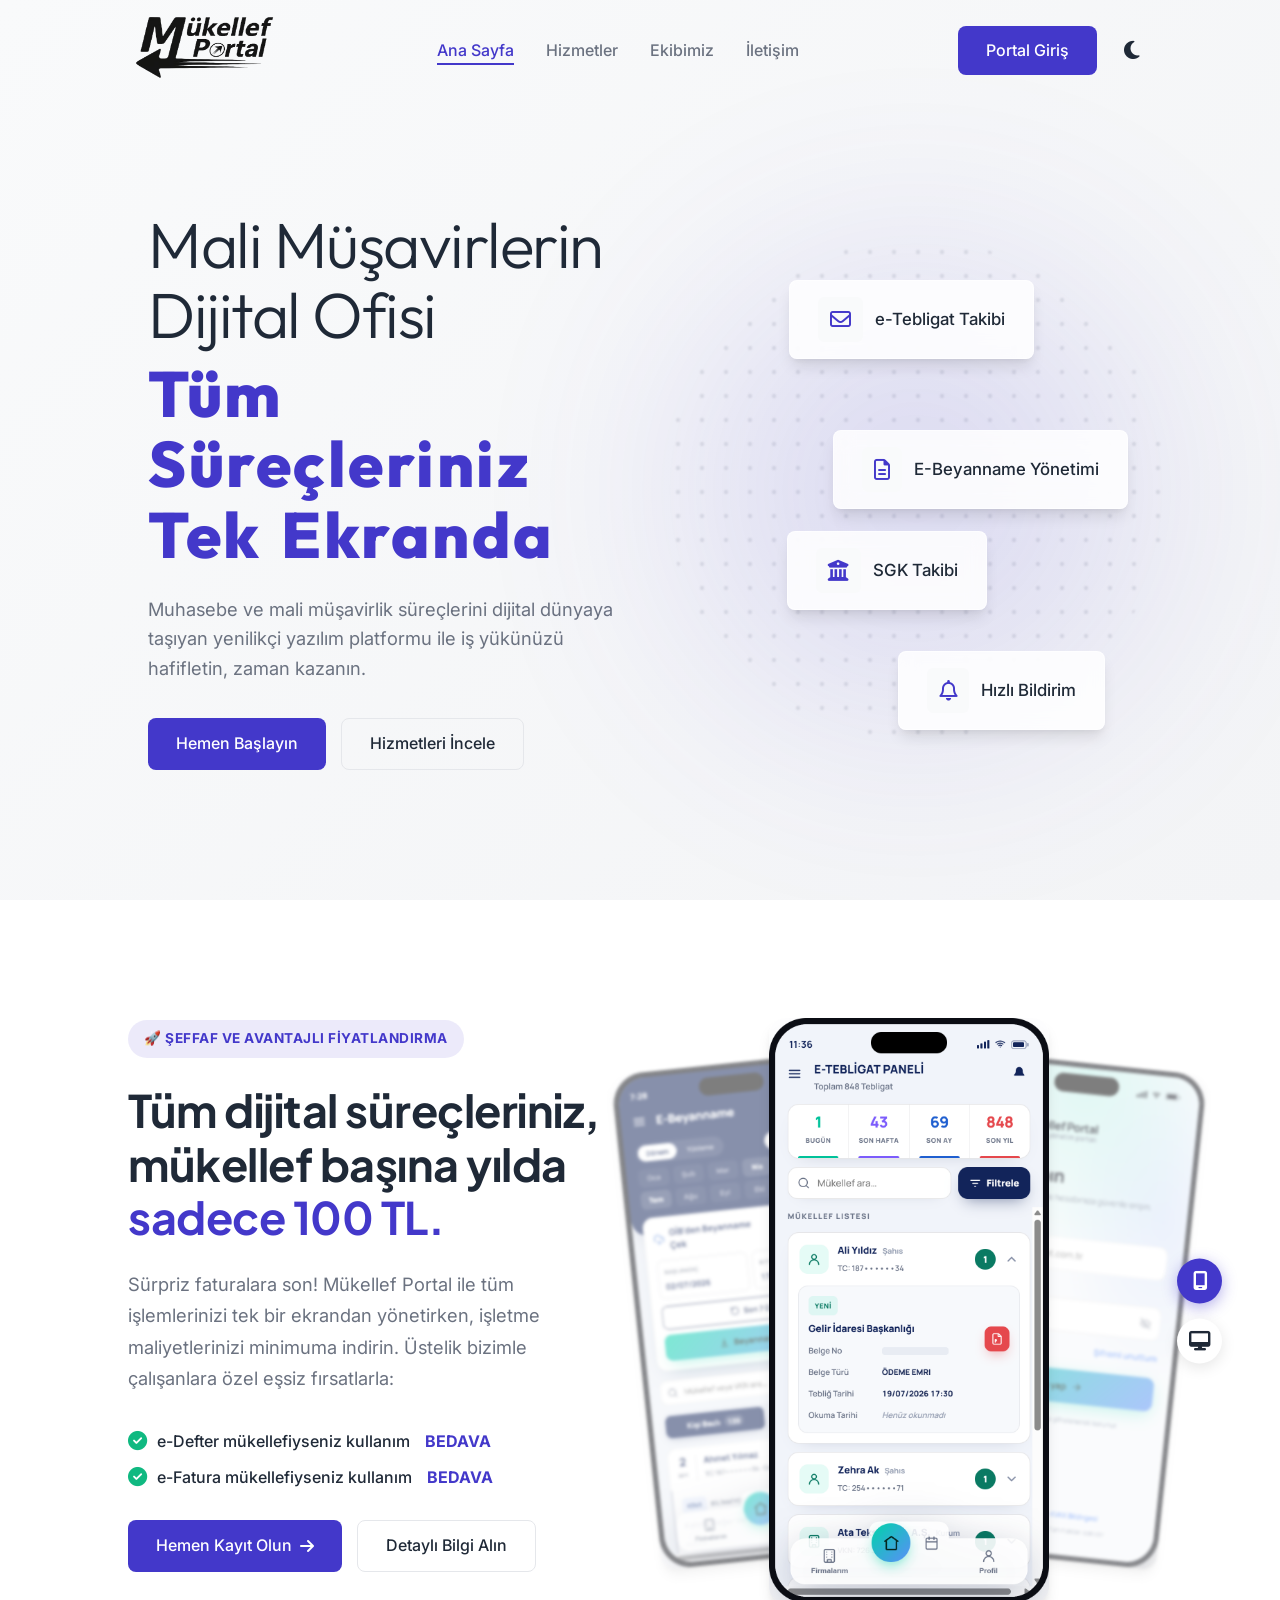
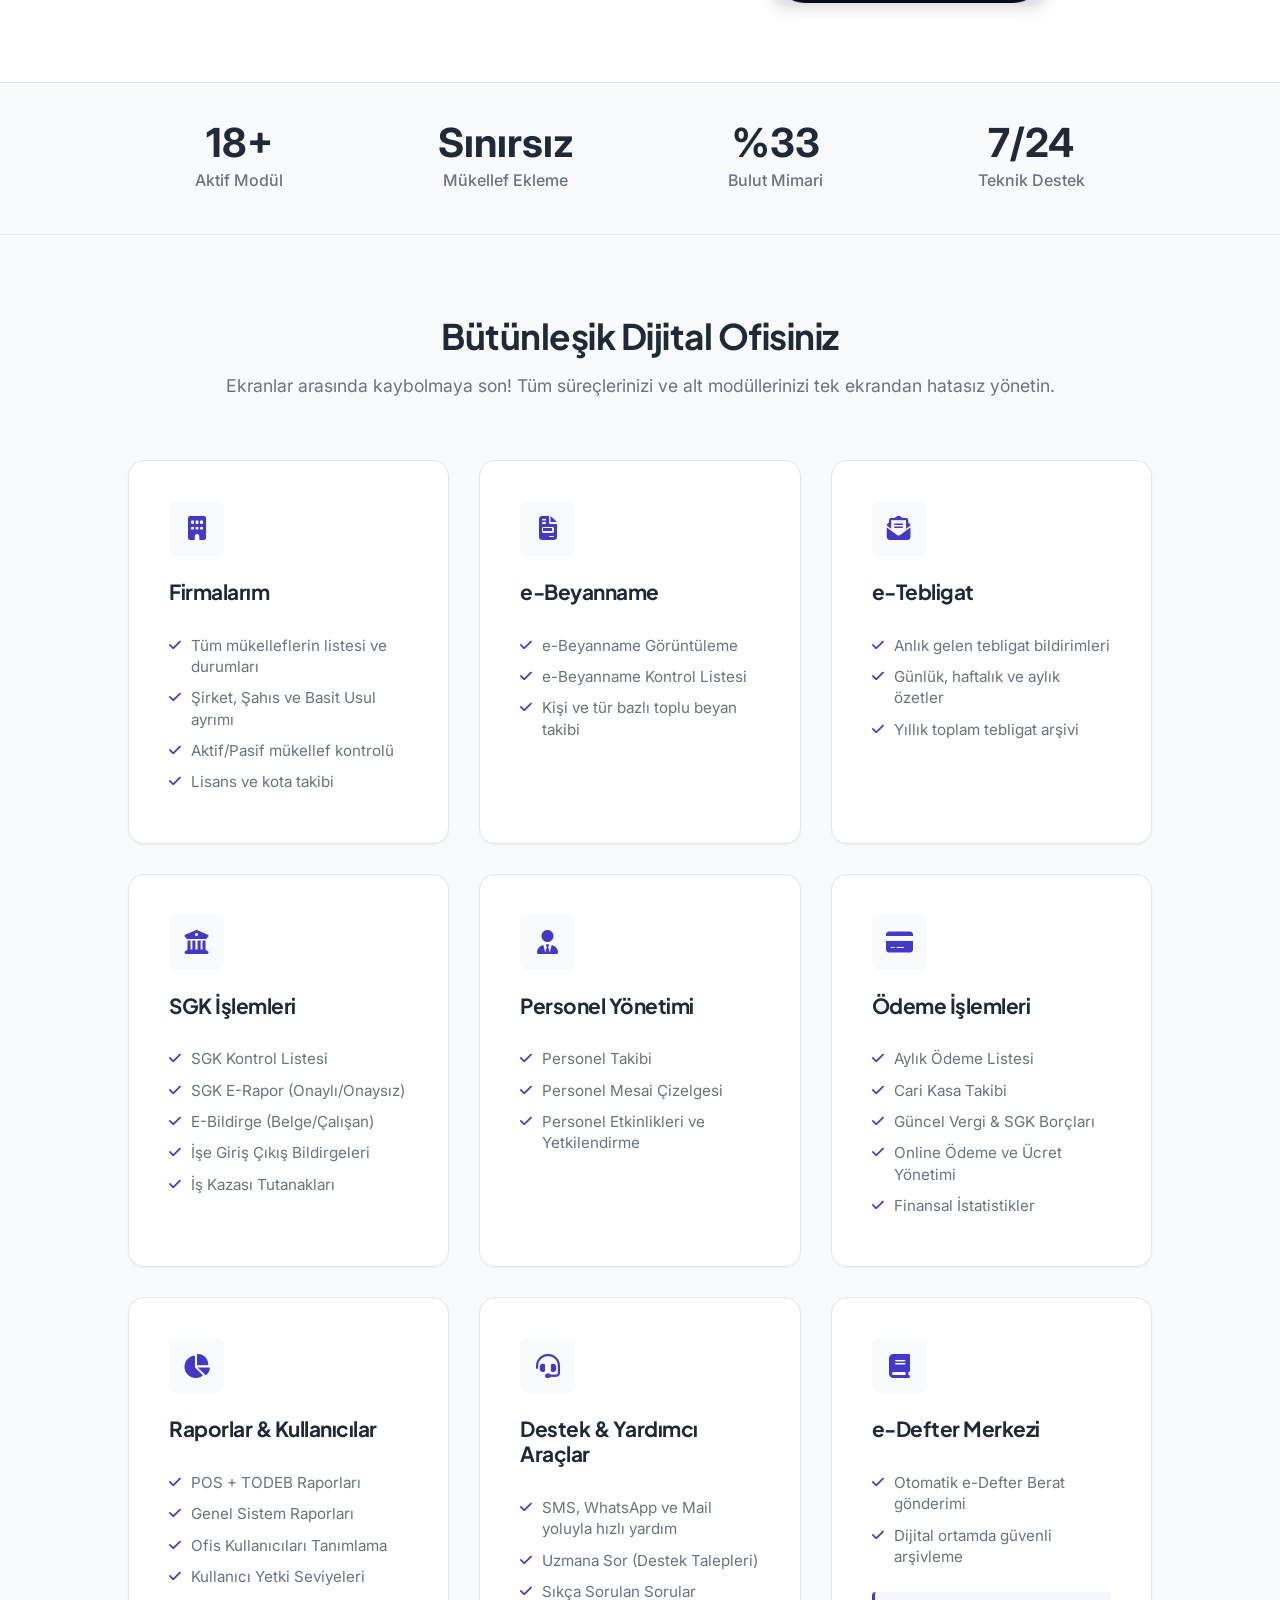
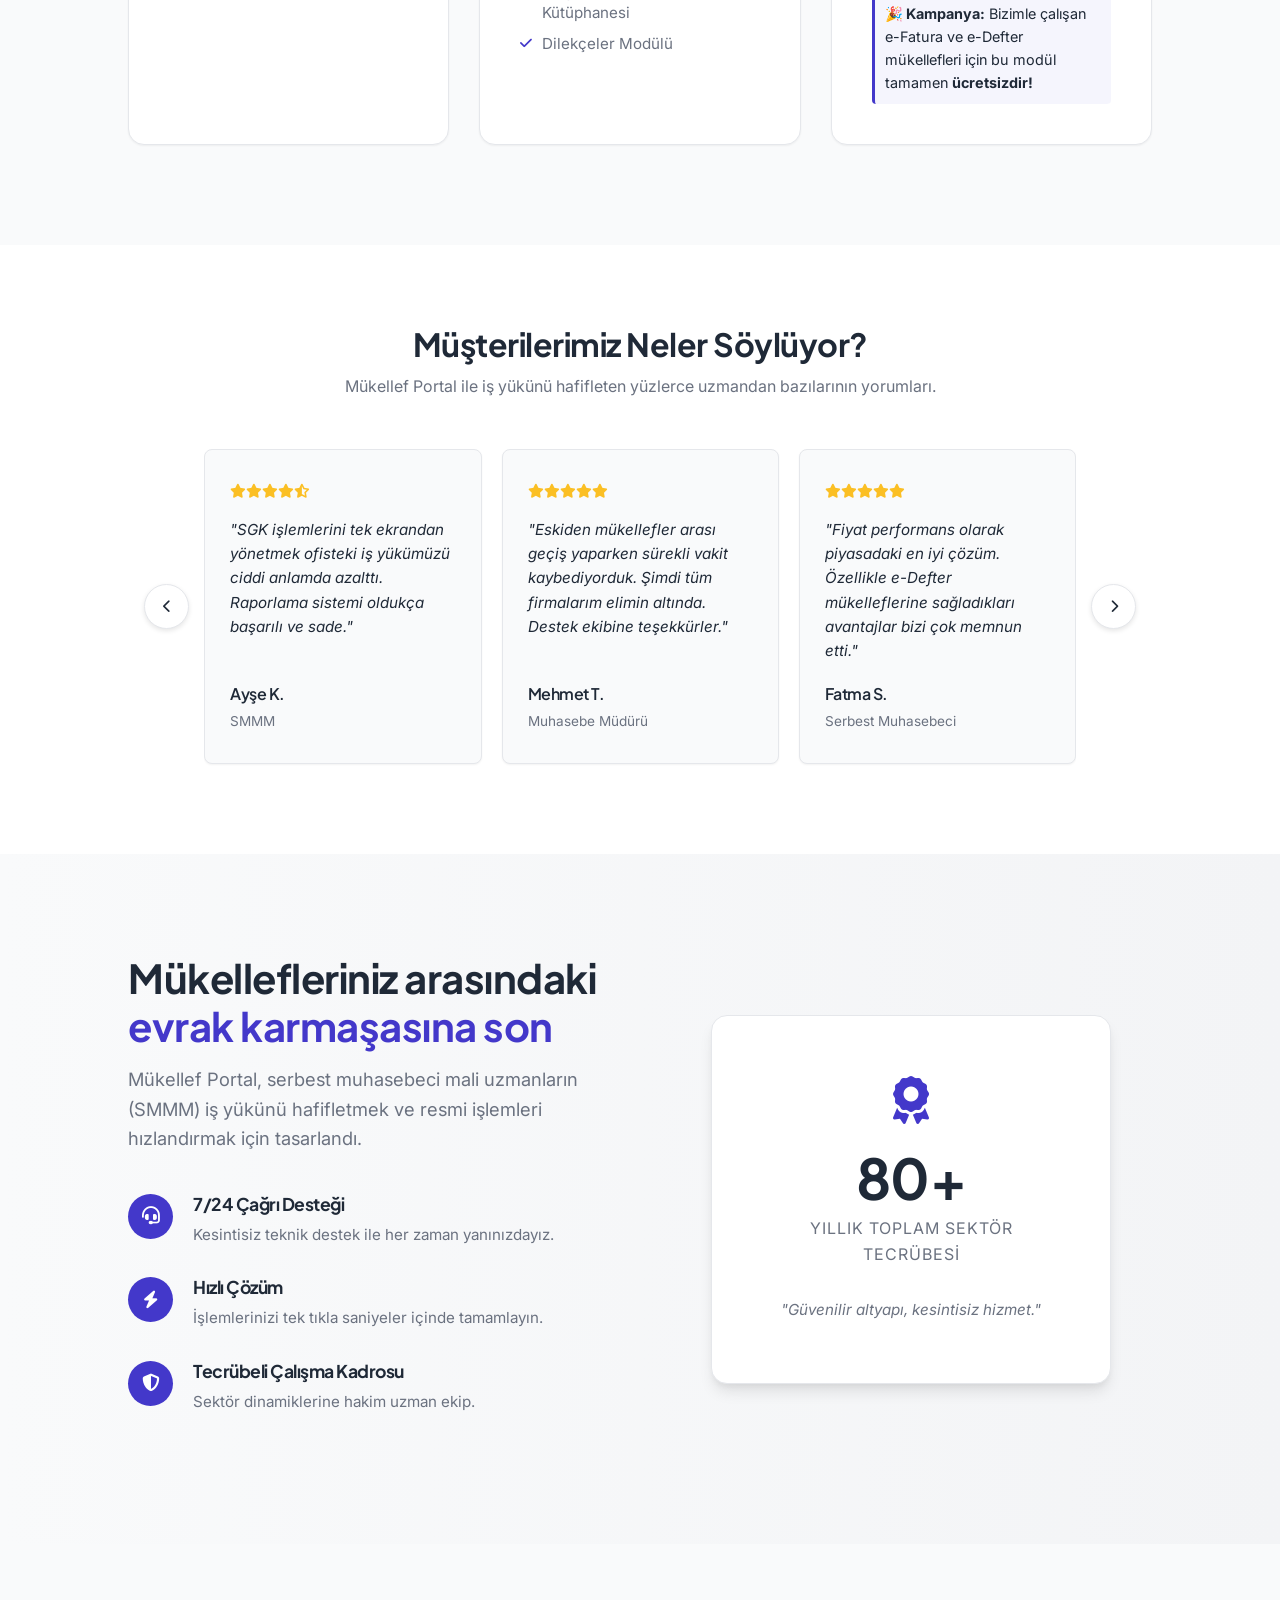
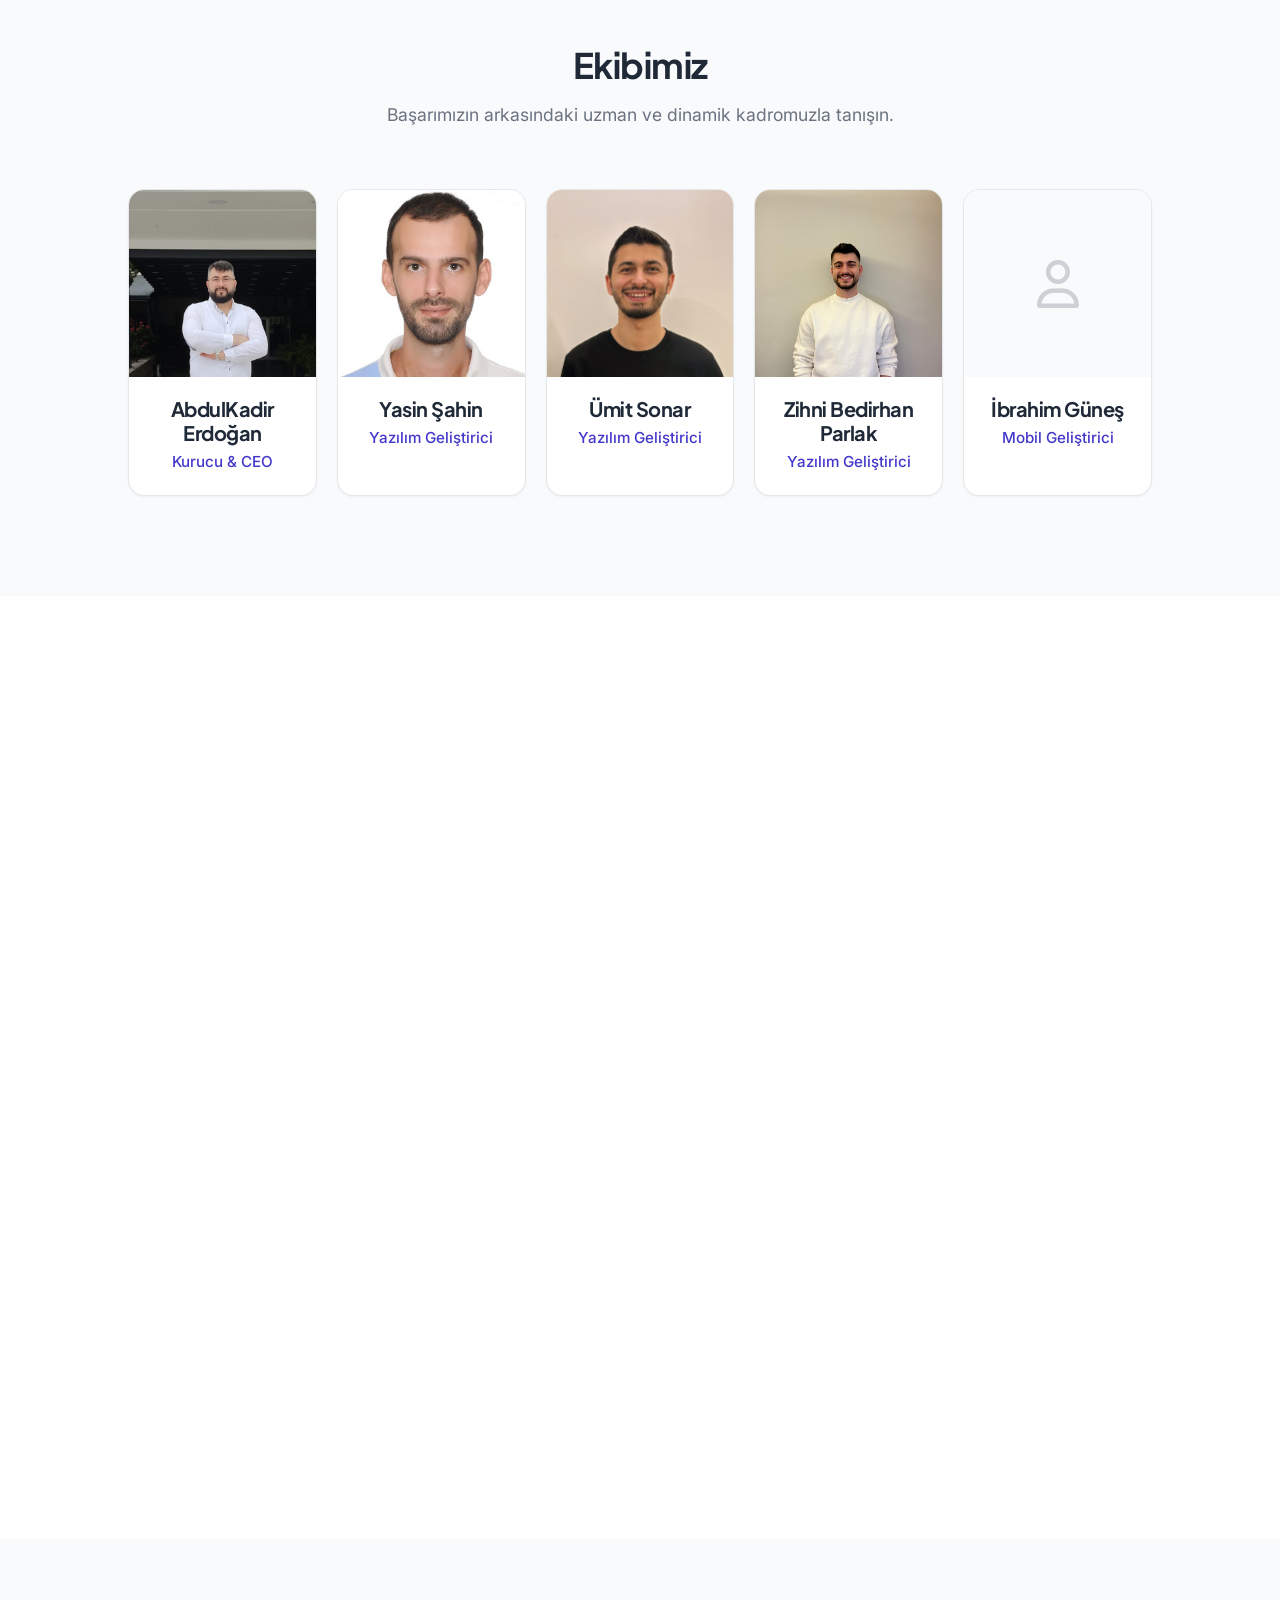
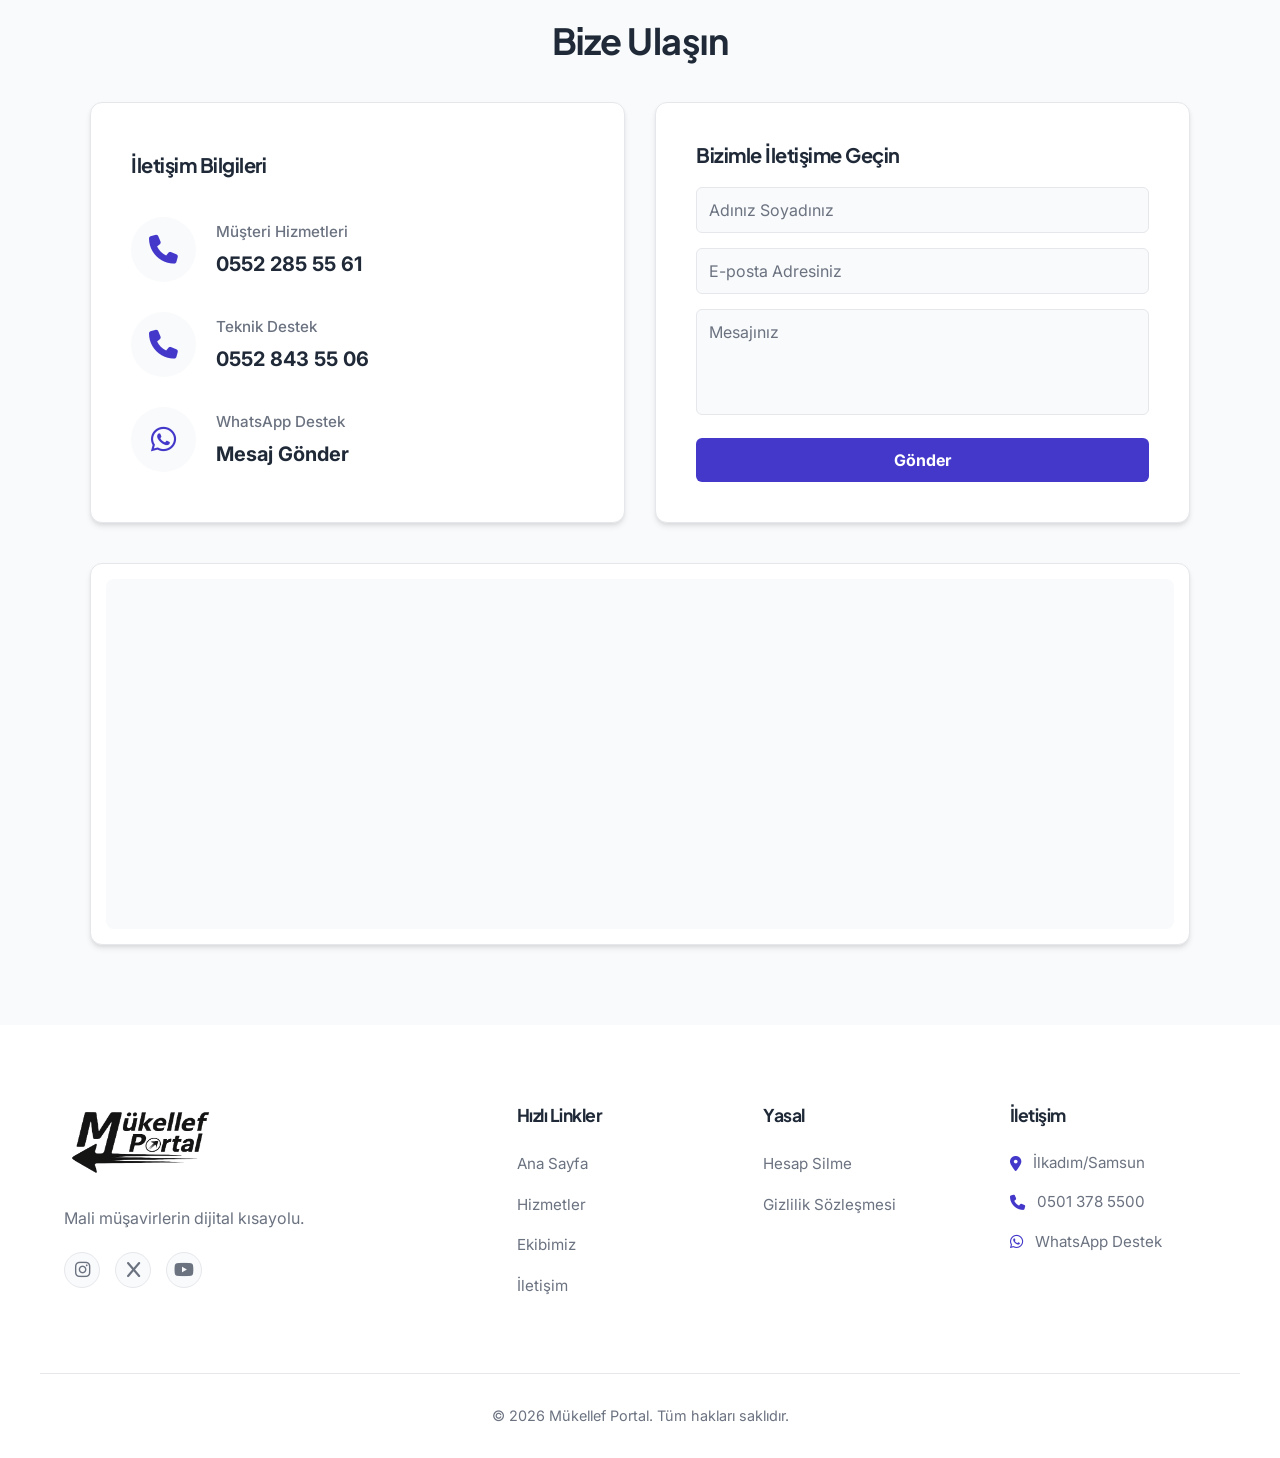
==== commit dad9474c: "hafif düzeltmeler" ====
--- a/public/index.html
+++ b/public/index.html
@@ -167,16 +167,16 @@
                     <div class="mockup-carousel" id="main-mockup-carousel">
 
                         <!-- 1. RESİM -->
-                        <img src="images/mukellef_portal-1.jpeg" data-mobile="images/mukellef_portal-1.jpeg"
+                        <img src="images/mptel1.png" data-mobile="images/mptel1.png"
                             data-desktop="images/resim1.png" alt="Arayüz 1" class="carousel-img active">
 
                         <!-- 2. RESİM -->
-                        <img src="images/mukellef_portal-2.jpeg" data-mobile="images/mukellef_portal-1.jpeg"
+                        <img src="images/mptel2.png" data-mobile="images/mptel2.png"
                             data-desktop="images/resim2.png" alt="Arayüz 2" class="carousel-img next">
 
                         <!-- 3. RESİM -->
-                        <img src="images/mukellef_portal-3.jpeg" data-mobile="images/mukellef_portal-1.jpeg"
-                            data-desktop="images/resim2.png" alt="Arayüz 3" class="carousel-img prev">
+                        <img src="images/mptel3.png" data-mobile="images/mptel3.png"
+                            data-desktop="images/resim3.png" alt="Arayüz 3" class="carousel-img prev">
 
                     </div>
                 </div>
--- a/public/css/sections.css
+++ b/public/css/sections.css
@@ -44,6 +44,8 @@
     margin-top: 8px; 
     background: none !important; 
     padding: 0 !important; 
+    letter-spacing: 2.5px;
+    word-spacing: 5px;
 }
 
 .hero-content p {
@@ -502,12 +504,13 @@
     display: flex;
     flex-wrap: wrap;
     justify-content: center;
-    gap: 30px;
+    gap: 20px; /* Yan yana sığmaları için kartlar arası boşluğu 30px'den 20px'e düşürdük */
 }
 
 .team-card {
-    width: calc(33.333% - 20px);
-    max-width: 380px;
+    /* 5 kişi olduğu için genişliği %20'ye göre ayarlıyoruz (tek sıra yapacak) */
+    width: calc(20% - 16px); 
+    max-width: 250px;
     background: var(--bg-white);
     border: 1px solid var(--border-color);
     border-radius: var(--radius-lg);
@@ -545,18 +548,35 @@
 }
 
 .placeholder-icon {
-    font-size: 4rem;
+    font-size: 3rem; /* Kart küçüldüğü için boş avatar ikonunu da biraz küçülttük */
     color: var(--text-gray);
     opacity: 0.3;
 }
 
+/* Kart küçüldüğü için içindeki yazıları ve boşlukları da orantılı olarak daraltıyoruz */
 .team-info {
-    padding: 25px 20px;
+    padding: 20px 15px; 
     position: relative;
 }
 
 .member-details {
     transition: transform 0.4s ease;
+}
+
+.team-card:hover .member-details {
+    transform: translateY(-12px);
+}
+
+.member-details h4 {
+    font-size: 1.05rem; /* İsim boyutunu 1.25rem'den 1.05'e çektik ki sığsın */
+    color: var(--text-dark);
+    margin-bottom: 5px;
+}
+
+.member-details p {
+    color: var(--accent-color);
+    font-size: 0.85rem; /* Unvan boyutunu biraz daha minimal yaptık */
+    font-weight: 500;
 }
 
 .team-card:hover .member-details {
@@ -725,14 +745,14 @@
 }
 
 .contact-icon {
-    width: 55px;
-    height: 55px;
+    width: 65px;
+    height: 65px;
     background-color: var(--bg-light);
     border-radius: 50%;
     display: flex;
     align-items: center;
     justify-content: center;
-    font-size: 1.5rem;
+    font-size: 1.8rem;
     color: var(--accent-color);
     transition: var(--transition);
     flex-shrink: 0;
@@ -959,10 +979,9 @@
     width: 100%;
     border-radius: var(--radius-lg);
     box-shadow: var(--shadow-lg);
-    border: 4px solid var(--bg-white);
+    
     /* Animasyonun pürüzsüz ve tatlı bir ivmeyle kaymasını sağlar */
     transition: all 0.7s cubic-bezier(0.4, 0, 0.2, 1); 
-    background-color: var(--bg-light);
 }
 
 /* 1. EN ÖNDEKİ RESİM (Tam net ve odakta) */
@@ -988,10 +1007,7 @@
     filter: blur(2px);
 }
 
-/* Karanlık Tema Ayarı: Çerçeveler tema rengine uyum sağlasın */
-[data-theme="dark"] .carousel-img {
-    border-color: #374151; /* --border-color değerine denk gelir */
-}
+
 
 
 /* =========================================
@@ -1041,12 +1057,12 @@
 }
 
 .mockup-carousel.desktop-mode {
-    max-width: 850px; /* 520'den 680'e çıkardık, artık çok daha okunabilir olacak */
-    height: 500px; /* Yatay ekran için oranı dengeledik */
+    max-width: 700px; /* 520'den 680'e çıkardık, artık çok daha okunabilir olacak */
+    height: 420px; /* Yatay ekran için oranı dengeledik */
 }
 
 /* Cihaz değişirken animasyonun bozulmaması için güvenli kararma sınıfı */
 .carousel-img.fade-out {
     opacity: 0 !important;
     transform: scale(0.9) !important;
-}
+}
--- a/public/css/components.css
+++ b/public/css/components.css
@@ -0,0 +1,187 @@
+/* --- YORUMLAR (Testimonials) --- */
+.testimonials-section {
+    padding: 80px 20px;
+    background-color: var(--bg-white);
+    overflow: hidden;
+}
+
+.testimonials-header {
+    text-align: center;
+    margin-bottom: 40px;
+}
+
+.testimonials-header h2 {
+    font-size: 2rem;
+    color: var(--text-dark);
+    margin-bottom: 10px;
+}
+
+.testimonials-header p {
+    color: var(--text-gray);
+}
+
+.testimonial-slider-wrap {
+    position: relative;
+    width: 100%;
+    display: flex;
+    align-items: center;
+    gap: 15px;
+}
+
+.testimonial-track-container {
+    overflow: hidden;
+    width: 100%;
+    padding: 10px 0;
+    cursor: grab;
+    user-select: none;
+}
+
+.testimonial-track-container:active {
+    cursor: grabbing;
+}
+
+.testimonial-track {
+    display: flex;
+    transition: transform 0.4s ease-in-out;
+    gap: 20px;
+}
+
+.testimonial-card {
+    flex: 0 0 calc(33.333% - 13.33px);
+    background: var(--bg-light);
+    padding: 30px 25px;
+    border-radius: var(--radius-md);
+    border: 1px solid var(--border-color);
+    box-shadow: var(--shadow-sm);
+    text-align: left;
+    box-sizing: border-box;
+    display: flex;
+    flex-direction: column;
+    justify-content: space-between;
+    pointer-events: none;
+    
+}
+
+.testimonial-stars {
+    color: #fbbf24;
+    margin-bottom: 15px;
+    font-size: 14px;
+}
+
+.testimonial-comment {
+    color: var(--text-dark);
+    font-size: 0.95rem;
+    line-height: 1.6;
+    margin-bottom: 20px;
+    font-style: italic;
+}
+
+.testimonial-author h4 {
+    color: var(--text-dark);
+    font-size: 1rem;
+    margin: 0 0 5px 0;
+    font-weight: 600;
+}
+
+.testimonial-author span {
+    color: var(--text-gray);
+    font-size: 0.85rem;
+}
+
+.slider-btn {
+    background-color: var(--bg-white);
+    border: 1px solid var(--border-color);
+    color: var(--text-dark);
+    width: 45px;
+    height: 45px;
+    border-radius: 50%;
+    display: flex;
+    align-items: center;
+    justify-content: center;
+    cursor: pointer;
+    box-shadow: 0 2px 5px rgba(0, 0, 0, 0.1);
+    transition: var(--transition);
+    flex-shrink: 0;
+    z-index: 2;
+}
+
+.slider-btn:hover {
+    background-color: var(--accent-color);
+    color: #fff;
+    border-color: var(--accent-color);
+}
+
+@media (max-width: 992px) {
+    .testimonial-card {
+        flex: 0 0 calc(50% - 10px);
+    }
+}
+
+@media (max-width: 768px) {
+    .testimonial-slider-wrap {
+        gap: 5px;
+    }
+
+    .testimonial-card {
+        flex: 0 0 100%;
+    }
+
+    .slider-btn {
+        width: 35px;
+        height: 35px;
+    }
+}
+
+/* --- ANİMASYONLAR --- */
+.animate-on-scroll {
+    opacity: 0;
+    transform: translateY(40px);
+    transition: opacity 0.8s ease-out, transform 0.8s ease-out;
+}
+
+.animate-on-scroll.is-visible {
+    opacity: 1;
+    transform: translateY(0);
+}
+
+.delay-1 {
+    transition-delay: 0.2s;
+}
+
+.delay-2 {
+    transition-delay: 0.4s;
+}
+
+.delay-3 {
+    transition-delay: 0.6s;
+}
+
+@keyframes float {
+    0% {
+        transform: translateY(0px);
+    }
+
+    50% {
+        transform: translateY(-15px);
+    }
+
+    100% {
+        transform: translateY(0px);
+    }
+}
+
+.float-anim {
+    animation: float 4s ease-in-out infinite;
+}
+
+.float-anim.delay-1 {
+    animation-delay: 1s;
+}
+
+.float-anim.delay-2 {
+    animation-delay: 2s;
+}
+
+.float-anim.delay-3 {
+    animation-delay: 3s;
+}
--- a/public/css/responsive.css
+++ b/public/css/responsive.css
@@ -0,0 +1,323 @@
+/* =========================================
+   RESPONSIVE TASARIM (MEDYA SORGULARI)
+========================================= */
+
+/* =========================================
+   1. TABLET VE KÜÇÜK MASAÜSTÜ
+========================================= */
+
+/* --- 992px Altı --- */
+@media (max-width: 992px) {
+    .team-card {
+        width: calc(50% - 15px);
+        max-width: none;
+    }
+    
+    .footer-grid {
+        grid-template-columns: 1fr 1fr;
+    }
+
+    .intro-title {
+        font-size: 2.2rem;
+    }
+}
+
+
+/* =========================================
+   2. MOBİL CİHAZLAR
+========================================= */
+
+/* --- 768px Altı --- */
+@media (max-width: 768px) {
+    /* Genel Görünüm ve Taşma Engelleme */
+    html, body {
+        overflow-x: hidden !important;
+        width: 100% !important;
+        max-width: 100vw !important;
+    }
+
+    .container-fluid {
+        padding: 0 5% !important;
+    }
+    
+    h1, h2, h3, h4, p {
+        word-break: break-word !important;
+        overflow-wrap: break-word !important;
+    }
+
+    h1 {
+        font-size: 1.9rem !important;
+        line-height: 1.3 !important;
+    }
+    
+    h2 {
+        font-size: 1.8rem;
+    }
+
+    .section-title {
+        margin-bottom: 40px;
+    }
+
+    /* Header & Navigasyon */
+    body.menu-open .header {
+        background-color: var(--bg-white) !important;
+        backdrop-filter: none !important;
+    }
+
+    .login-btn {
+        display: none !important;
+    }
+
+    .mobile-menu-btn {
+        display: block !important;
+    }
+
+    .header-right {
+        gap: 10px !important;
+    }
+
+    .logo img {
+        max-width: 100px !important;
+    }
+
+    .navbar {
+        position: fixed;
+        top: 70px;
+        left: unset !important; 
+        right: -100%;
+        width: 100%;
+        height: calc(100vh - 70px);
+        background: var(--bg-white);
+        flex-direction: column;
+        align-items: center;
+        padding-top: 40px;
+        transition: 0.4s ease-in-out;
+        box-shadow: var(--shadow-md);
+        overflow-y: auto;
+    }
+
+    .navbar.active {
+        right: 0 !important;
+    }
+
+    .navbar ul {
+        flex-direction: column;
+        text-align: center;
+        gap: 15px;
+        width: 100%;
+    }
+
+    .navbar ul li {
+        width: 100%;
+        display: flex;
+        flex-direction: column;
+        align-items: center;
+    }
+
+    .navbar a {
+        display: inline-block;
+        padding: 15px;
+        font-size: 1.2rem;
+        width: auto;
+    }
+
+    /* Hizalama ve İçerik Düzeni */
+    .hero-container,
+    .intro-container,
+    .info-container {
+        flex-direction: column;
+        text-align: center;
+    }
+
+    .intro-buttons,
+    .hero-buttons {
+        flex-wrap: wrap;
+        justify-content: center;
+    }
+    
+    .btn {
+        white-space: normal;
+    }
+
+    .intro-benefits li,
+    .features-list li {
+        justify-content: center;
+        text-align: left;
+    }
+
+    .intro-title {
+        font-size: 1.9rem;
+    }
+
+    .intro-visual {
+        justify-content: center;
+    }
+
+    .services-intro {
+        padding: 110px 0 60px;
+    }
+
+    .info-section,
+    .team-section,
+    .partners-section {
+        padding: 60px 0;
+    }
+
+    /* Bileşenler */
+    .floating-card {
+        position: relative !important;
+        top: auto !important;
+        right: auto !important;
+        bottom: auto !important;
+        left: auto !important;
+        width: 100% !important;
+        margin-bottom: 15px !important;
+        white-space: normal !important;
+        justify-content: flex-start !important;
+    }
+
+    .hero-visual {
+        width: 100%;
+        height: auto !important;
+        display: flex !important;
+        flex-direction: column !important;
+        flex-wrap: wrap;
+        gap: 15px;
+        padding: 30px 0 20px 0 !important;
+    }
+
+    .hero-visual::before {
+        display: none !important;
+    }
+
+    .team-card {
+        width: 100%;
+        max-width: none;
+    }
+
+    /* Harita */
+    .contact-map-container {
+        padding: 10px;
+        margin-top: 30px;
+    }
+    
+    .contact-map-container iframe {
+        height: 300px; 
+    }
+}
+
+
+/* =========================================
+   3. KÜÇÜK TELEFONLAR
+========================================= */
+
+/* --- 480px Altı --- */
+@media (max-width: 480px) {
+    .contact-section {
+        padding: 60px 16px;
+        margin-top: 40px;
+    }
+
+    .contact-title {
+        font-size: 28px;
+    }
+
+    .contact-phone-card,
+    .contact-form-card {
+        padding: 28px 20px;
+        min-width: 0;
+        width: 100%;
+        flex-basis: 100%;
+    }
+
+    .contact-phone-card a {
+        font-size: 20px;
+    }
+
+    .stat-number {
+        font-size: 2rem;
+    }
+
+    .stats-container {
+        justify-content: center;
+        gap: 25px 40px;
+    }
+
+    .footer-grid {
+        grid-template-columns: 1fr;
+        gap: 32px;
+    }
+
+    .experience-card {
+        padding: 40px 24px;
+    }
+
+    .service-card {
+        padding: 30px 22px;
+    }
+
+    .testimonial-card {
+        padding: 25px 20px;
+    }
+
+    #progress-scroll-btn {
+        bottom: 20px;
+        right: 15px;
+    }
+}
+
+/* =========================================
+   BÜYÜK EKRANLAR İÇİN ZOOM SİSTEMİ
+   (Dosyanın EN ALTINDA kalmaya devam etmeli)
+========================================= */
+
+/* --- Gerçek 2K Monitörler (2560px ve üzeri) --- */
+@media (min-width: 2560px) {
+    body {
+        zoom: 1.333 !important;
+    }
+    
+    .hero {
+        min-height: auto !important;
+        padding-top: 180px !important;
+        padding-bottom: 150px !important;
+    }
+}
+
+/* --- Gerçek 4K Monitörler (3840px ve üzeri) --- */
+@media (min-width: 3840px) {
+    body {
+        zoom: 2 !important;
+    }
+    
+    .hero {
+        min-height: auto !important;
+        padding-top: 150px !important; 
+        padding-bottom: 120px !important;
+    }
+}
+
+/* Mobil cihazlarda 3D Carousel ve Buton Düzeni */
+@media (max-width: 768px) {
+    /* 1. Carousel kutusunu küçült ve yüksekliği dengele */
+    .mockup-carousel {
+        height: 350px !important; 
+        max-width: 220px !important; 
+        margin: 0 auto 20px auto !important; /* Ortala ve alt boşluk bırak */
+    }
+
+    /* 2. Cihaz değiştirme butonlarını kutunun dışından kurtar (Static yaparak akışa ekle) */
+    .device-toggle-wrapper {
+        position: static !important;
+        transform: none !important;
+        flex-direction: row !important; /* Yan yana diz */
+        justify-content: center !important;
+        gap: 15px !important;
+        margin-top: 10px !important;
+    }
+
+    /* 3. Görsellerin mobilde biraz daha küçük görünmesi için ölçeklendirme */
+    .carousel-img {
+        max-width: 100%;
+    }
+}
